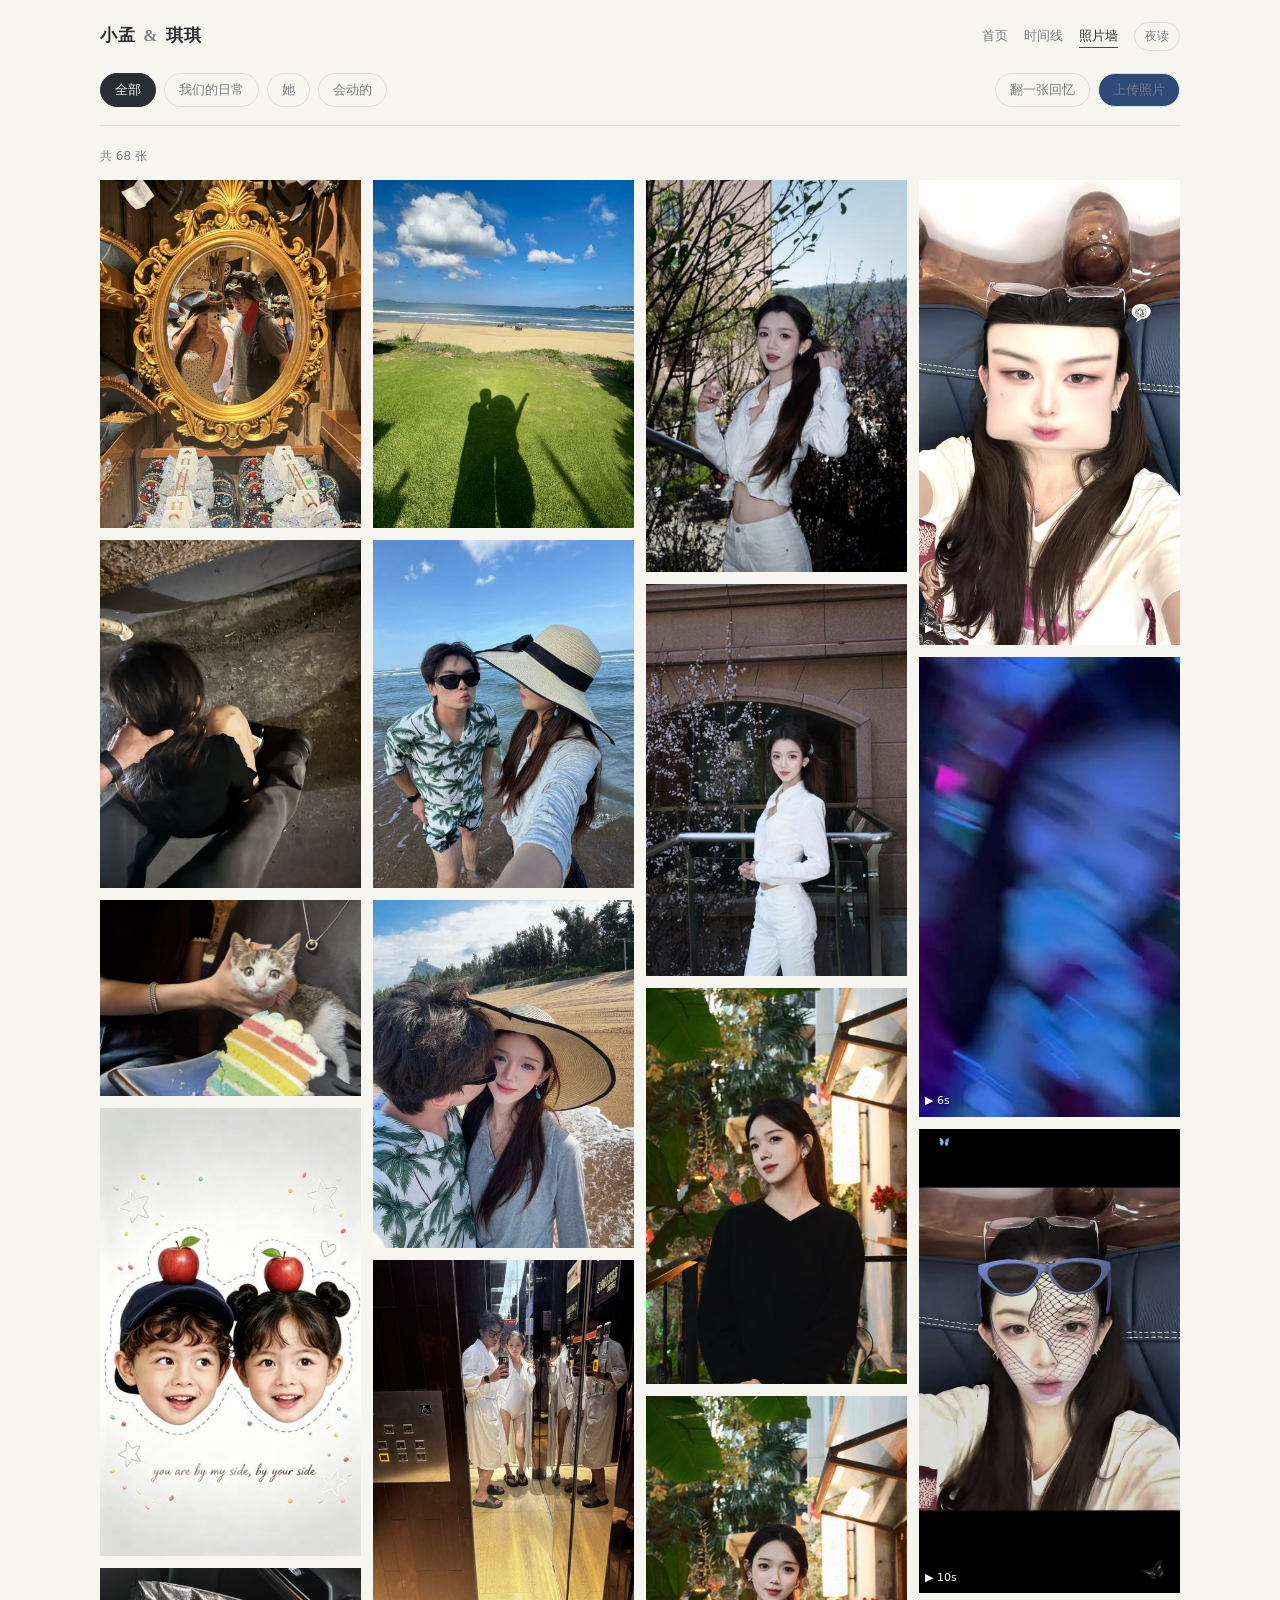
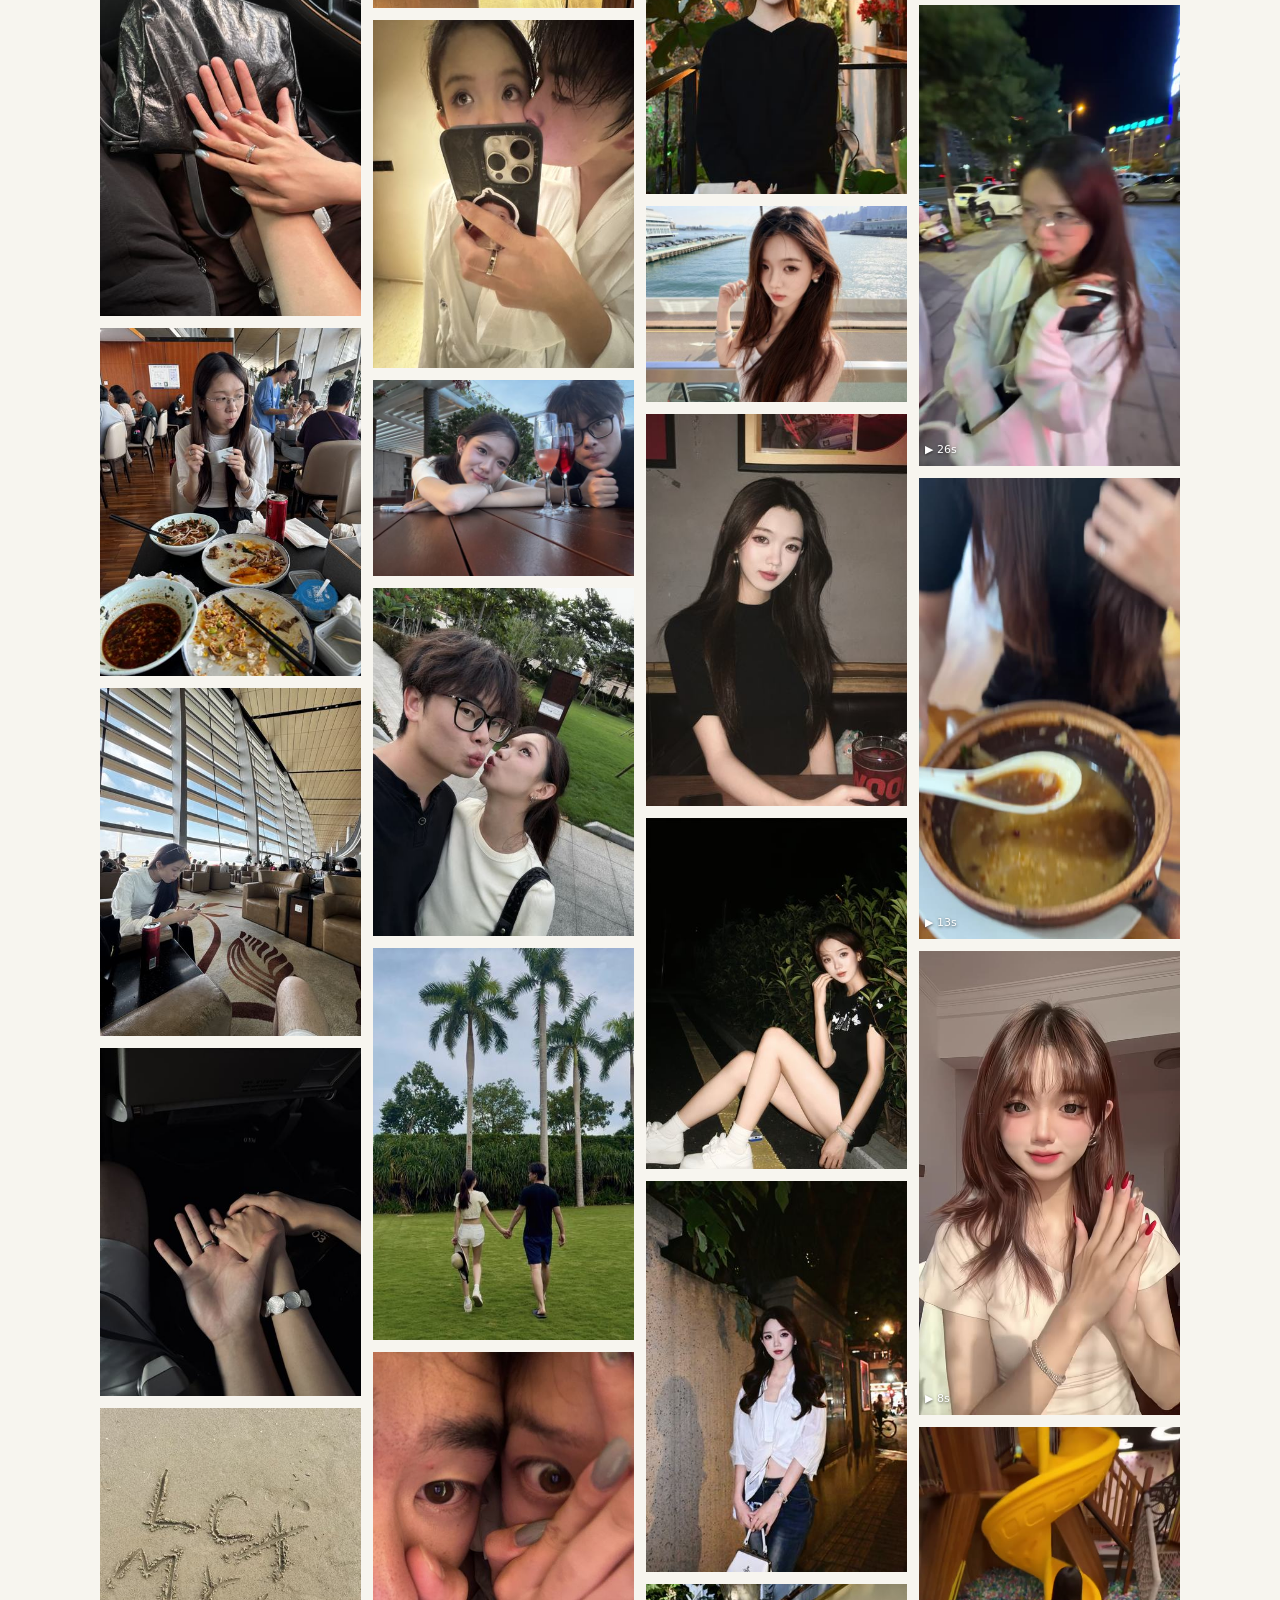
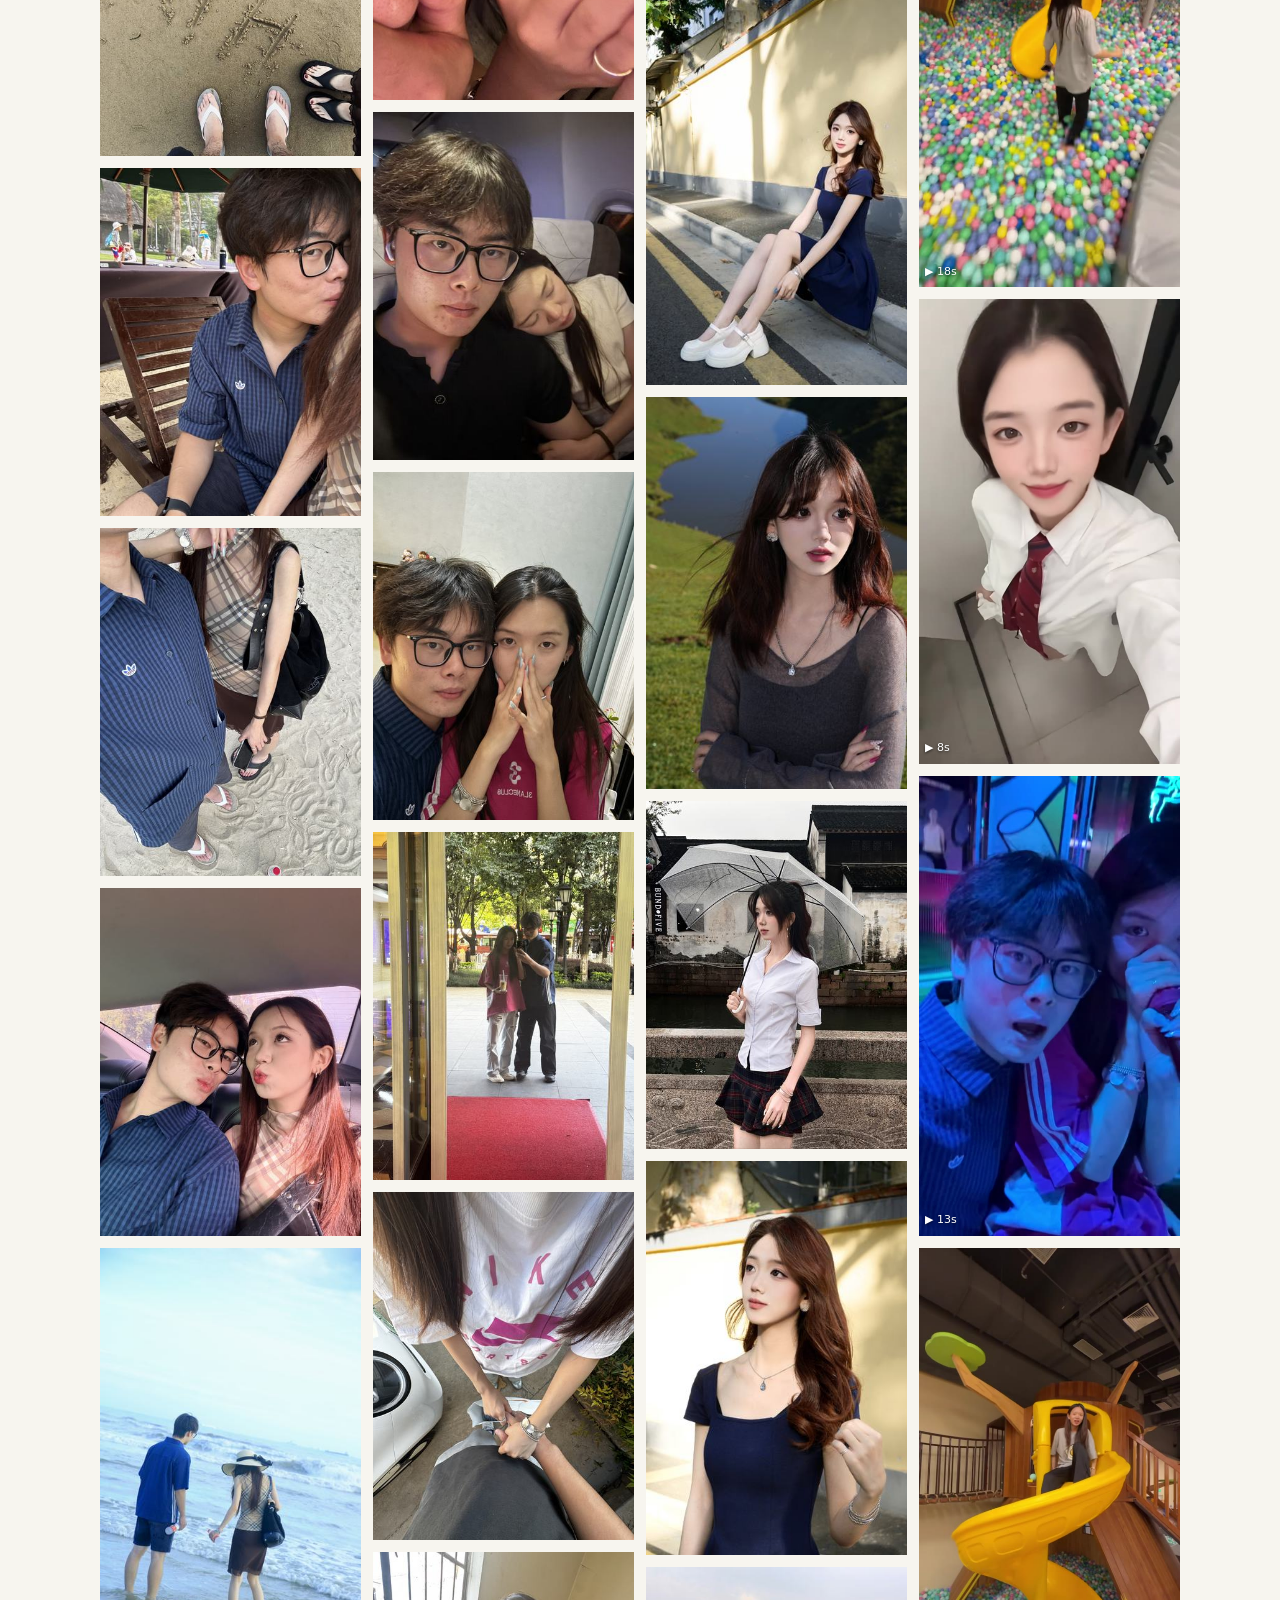
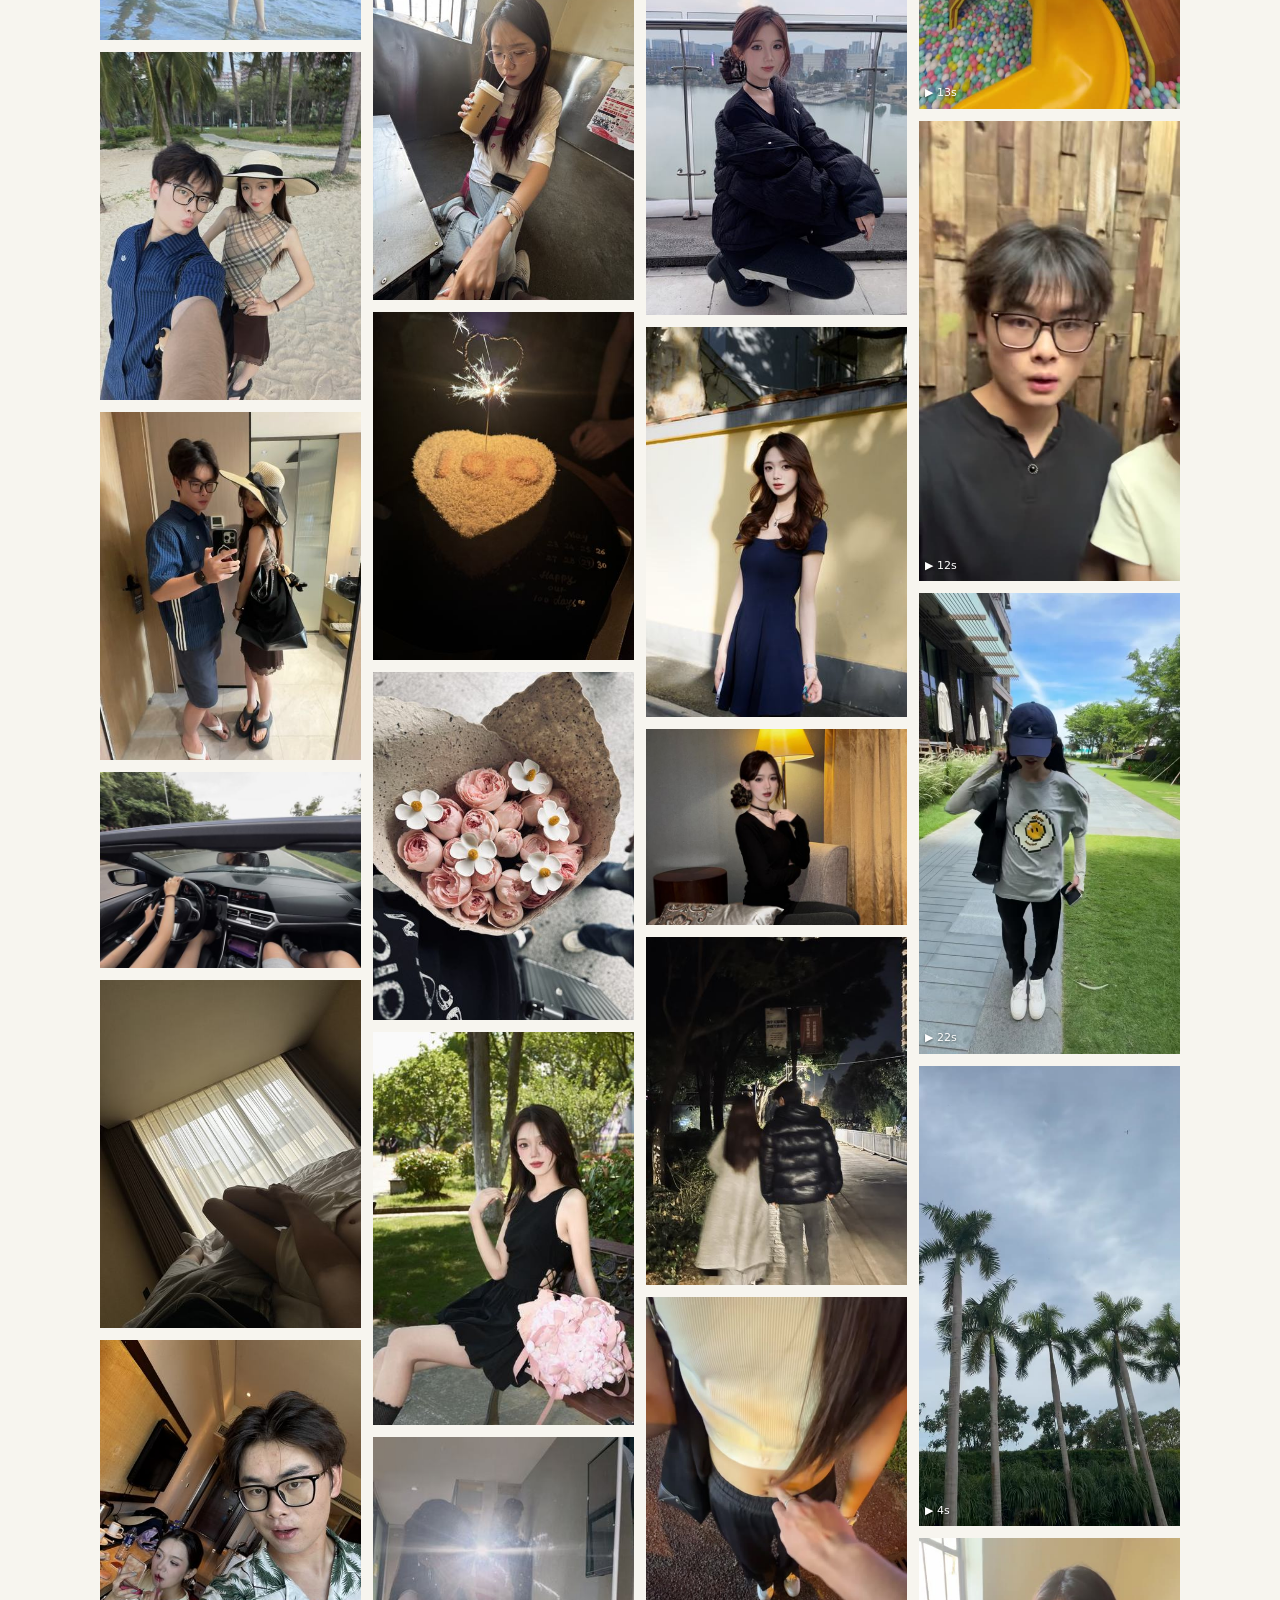
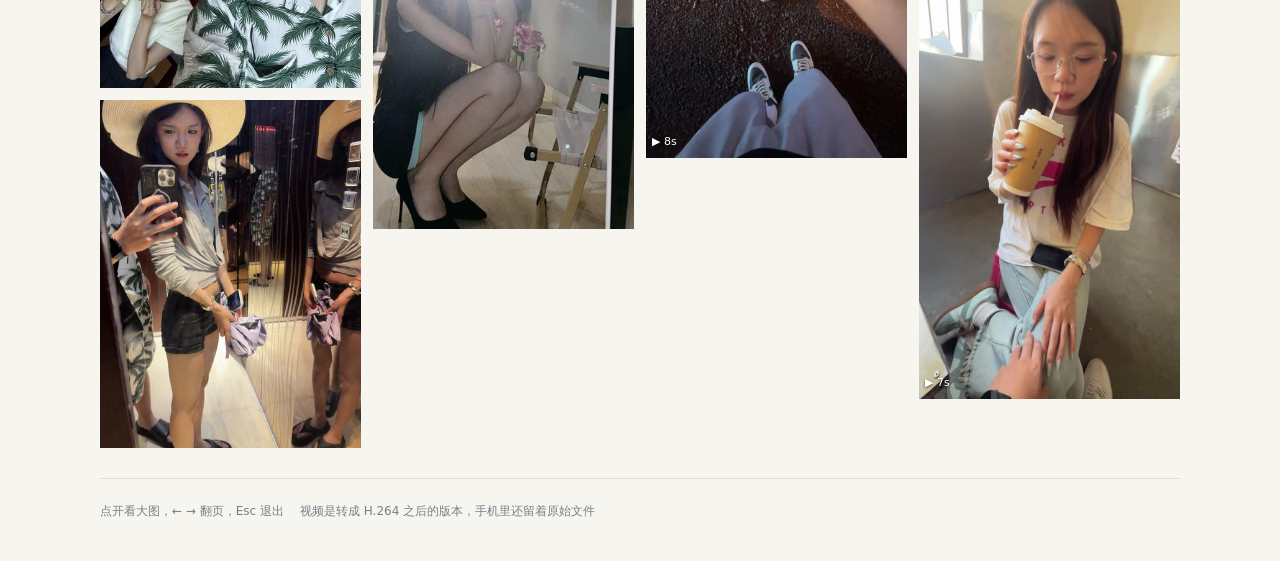
==== photos.html @ 693d48fa "见字如面：首版上线" ====
<!doctype html>
<html lang="zh-CN" data-theme="light">
<head>
<meta charset="utf-8">
<meta name="viewport" content="width=device-width, initial-scale=1">
<meta name="robots" content="noindex, nofollow">
<meta name="description" content="我们的一点一滴，都写在这里。">
<meta name="theme-color" content="#f7f5ef">
<title>照片墙 · 见字如面</title>
<link rel="icon" href="assets/favicon.svg" type="image/svg+xml">
<link rel="apple-touch-icon" href="assets/apple-touch-icon.png">
<link rel="manifest" href="site.webmanifest">
<meta property="og:type" content="website">
<meta property="og:url" content="https://2400016611.github.io/photos.html">
<meta property="og:title" content="见字如面 · 小孟 &amp; 琪琪">
<meta property="og:description" content="我们的一点一滴，都写在这里。">
<meta property="og:image" content="https://2400016611.github.io/assets/share.jpg">
<link rel="stylesheet" href="assets/style.css">
</head>
<body>
<div class="wide">

  <div class="top">
    <span class="mark">小孟 <em>&amp;</em> 琪琪</span>
    <nav class="nav">
      <a href="index.html">首页</a>
      <a href="timeline.html">时间线</a>
      <a href="photos.html" aria-current="page">照片墙</a>
      <button class="theme-toggle" type="button">夜读</button>
    </nav>
  </div>

  <div class="filters" id="filters">
    <button type="button" data-group="all" aria-pressed="true">全部</button>
    <button type="button" data-group="us" aria-pressed="false">我们的日常</button>
    <button type="button" data-group="her" aria-pressed="false">她</button>
    <button type="button" data-group="moving" aria-pressed="false">会动的</button>
    <button class="random-btn" style="margin-left:auto" data-random type="button">翻一张回忆</button>
    <button class="upload-btn" id="upload-btn" type="button">上传照片</button>
    <input type="file" id="upload-input" accept="image/*" multiple hidden>
  </div>

  <div class="count" id="count"></div>
  <div class="masonry" id="gallery"></div>

  <div class="foot">
    <span>点开看大图，← → 翻页，Esc 退出</span>
    <span>视频是转成 H.264 之后的版本，手机里还留着原始文件</span>
  </div>
</div>

<script src="data/media.js"></script>
<script src="data/content.js"></script>
<script src="assets/app.js"></script>
</body>
</html>
---- assets/style.css ----
/* 见字如面 —— 站点样式
   纸与墨，加上一个靛蓝；照片是页面上唯一的彩色来源。 */

:root {
  --paper: #f7f5ef;
  --paper-2: #efede4;
  --ink: #2a2e33;
  --ink-2: #797f86;
  --line: #e1ddd1;
  --accent: #2e4a78;
  --mark: #b23a2b;
  --frame: #ffffff;
  --shadow: 0 10px 28px -18px rgba(20, 25, 32, .7);
  --bg-opacity: .24;
  --serif: "Songti SC", "STSong", "SimSun", "Noto Serif CJK SC", serif;
  --sans: "PingFang SC", "Microsoft YaHei", system-ui, -apple-system, sans-serif;
  --hand: "Kaiti SC", "KaiTi", "STKaiti", "楷体", var(--serif);
}

html[data-theme="dark"] {
  --paper: #14161a;
  --paper-2: #1b1e23;
  --ink: #e9e7e1;
  --ink-2: #8e959c;
  --line: #2a2e33;
  --accent: #9db8dc;
  --mark: #d9634f;
  --frame: #22262b;
  --shadow: 0 10px 28px -18px rgba(0, 0, 0, .9);
  --bg-opacity: .15;
}

* { box-sizing: border-box; }

html { background: var(--paper); }
body {
  margin: 0;
  background: transparent;
  color: var(--ink);
  font-family: var(--sans);
  font-size: 15px;
  line-height: 1.7;
  -webkit-font-smoothing: antialiased;
}

/* ---------------- 旋转照片背景（只有首页有 #bg） ---------------- */
.bg {
  position: fixed;
  inset: 0;
  z-index: -1;
  overflow: hidden;
  pointer-events: none;
}
.bg img {
  position: absolute;
  inset: 0;
  width: 100%;
  height: 100%;
  object-fit: cover;
  opacity: 0;
  transition: opacity 2.2s ease;
}
.bg img.on { opacity: var(--bg-opacity); }
@media (prefers-reduced-motion: reduce) { .bg img { transition: none; } }

a { color: var(--accent); text-decoration: none; }
a:hover { border-bottom: 1px solid currentColor; }

button {
  font: inherit;
  color: inherit;
  background: none;
  border: 0;
  padding: 0;
  cursor: pointer;
}

.wrap { width: min(680px, 100% - 40px); margin: 0 auto; }
.wide { width: min(1080px, 100% - 40px); margin: 0 auto; }

/* ---------------- 顶部 ---------------- */
.top {
  display: flex;
  align-items: center;
  gap: 18px;
  padding: 22px 0 18px;
}
.mark {
  font-family: var(--serif);
  font-size: 17px;
  font-weight: 600;
  letter-spacing: .04em;
}
.mark em { font-style: normal; color: var(--ink-2); padding: 0 3px; }
.nav { margin-left: auto; display: flex; align-items: center; gap: 16px; }
.nav a, .nav span { font-size: 13px; color: var(--ink-2); }
.nav a[aria-current="page"] { color: var(--ink); border-bottom: 1px solid var(--accent); }
.theme-toggle {
  font-size: 12px;
  color: var(--ink-2);
  border: 1px solid var(--line);
  border-radius: 999px;
  padding: 3px 10px;
}

/* ---------------- 状态行 ---------------- */
.status {
  display: flex;
  flex-wrap: wrap;
  align-items: baseline;
  gap: 0 8px;
  padding-bottom: 14px;
  border-bottom: 1px solid var(--line);
  font-size: 12.5px;
  color: var(--ink-2);
  letter-spacing: .02em;
}
.status b {
  font-family: var(--serif);
  font-size: 14px;
  font-weight: 600;
  font-variant-numeric: tabular-nums;
  color: var(--ink);
}
.status .next b { color: var(--accent); }

/* ---------------- 实时计时 ---------------- */
.counter {
  display: flex;
  align-items: baseline;
  flex-wrap: wrap;
  gap: 0 5px;
  padding: 16px 0;
  border-bottom: 1px solid var(--line);
}
.counter .big {
  font-family: var(--serif);
  font-size: 30px;
  font-variant-numeric: tabular-nums;
  letter-spacing: .01em;
  line-height: 1;
}
.counter .word { font-family: var(--serif); font-size: 16px; }
.counter .seg { font-family: var(--serif); font-size: 22px; font-variant-numeric: tabular-nums; min-width: 2.2ch; text-align: center; }
.counter .unit { font-size: 11px; color: var(--ink-2); }
.counter .next { margin-left: auto; font-size: 12.5px; color: var(--ink-2); }
.counter .next b { color: var(--accent); font-family: var(--serif); font-size: 13px; }

/* ---------------- 距离 ---------------- */
.distance {
  display: flex;
  align-items: center;
  gap: 14px;
  padding: 16px 0;
  border-bottom: 1px solid var(--line);
}
.dist-city { font-family: var(--serif); font-size: 15px; flex: none; }
.dist-line { flex: 1; position: relative; border-top: 1px dashed var(--line); min-width: 40px; }
.dist-line::after {
  content: "✈";
  position: absolute;
  top: -9px;
  left: 0;
  font-size: 13px;
  line-height: 1;
  color: var(--accent);
  animation: fly 7s linear infinite;
}
@keyframes fly { from { left: 0; } to { left: 100%; } }
@media (prefers-reduced-motion: reduce) { .dist-line::after { animation: none; left: 46%; } }
.dist-km { flex: none; font-size: 12.5px; color: var(--ink-2); }

/* ---------------- 这一年 ---------------- */
.year {
  display: flex;
  gap: 28px;
  padding: 18px 0 16px;
  border-bottom: 1px solid var(--line);
}
.year-grid { display: flex; flex-direction: column; gap: 4px; flex: none; }
.year-row { display: grid; grid-template-columns: 26px repeat(31, 7px); gap: 4px; align-items: center; }
.year-month { font-size: 9px; line-height: 9px; color: var(--ink-2); }
.dot {
  width: 7px;
  height: 7px;
  border-radius: 50%;
  background: var(--line);
}
.dot.void { background: none; }
.dot.blankspace { background: none; }
.dot.blank { background: var(--line); opacity: .55; }
.dot.none { background: none; box-shadow: inset 0 0 0 1px var(--line); opacity: .3; }
.dot.letter { background: var(--ink); opacity: .45; }
.dot.met { background: var(--mark); }
.dot.today { background: none; box-shadow: inset 0 0 0 2px var(--accent); }
.dot.picked { outline: 2px solid var(--accent); outline-offset: 2px; }
.year-side { min-width: 0; display: flex; flex-direction: column; }
.year-title { font-family: var(--serif); font-size: 15px; font-weight: 600; }
.legend { margin-top: 10px; font-size: 11.5px; line-height: 2; color: var(--ink-2); }
.legend span { display: flex; align-items: center; gap: 7px; }
.legend i { width: 7px; height: 7px; border-radius: 50%; flex: none; }
.legend i.letter { background: var(--ink); opacity: .45; }
.legend i.met { background: var(--mark); }
.legend i.blank { box-shadow: inset 0 0 0 1px var(--line); }
.readout { margin-top: auto; padding-top: 10px; font-size: 12.5px; color: var(--accent); }

/* ---------------- 今天的邀请 ---------------- */
.invite {
  display: flex;
  align-items: center;
  gap: 12px;
  margin: 18px 0 6px;
  padding: 12px 16px;
  background: var(--paper-2);
  border-radius: 3px;
  font-size: 13.5px;
  color: var(--ink-2);
}
.invite .go { margin-left: auto; color: var(--accent); border-bottom: 1px solid currentColor; }

/* ---------------- 信 ---------------- */
.letter { padding: 24px 0 10px; }
.letter + .letter { border-top: 1px solid var(--line); }
.letter-head { display: flex; align-items: baseline; gap: 12px; }
.date { font-family: var(--hand); font-size: 17px; color: var(--accent); }
.letter-title { font-family: var(--serif); font-size: 19px; font-weight: 600; }
.who { margin-left: auto; display: flex; align-items: center; gap: 12px; font-size: 11.5px; color: var(--ink-2); }
.copy {
  margin: 12px 0 0;
  font-family: var(--serif);
  font-size: 16px;
  line-height: 1.95;
  letter-spacing: .01em;
  max-width: 34em;
}
.sign {
  margin-top: 14px;
  text-align: right;
  font-family: var(--hand);
  font-size: 15px;
  color: var(--ink-2);
}
.read-more {
  margin-top: 10px;
  font-size: 12.5px;
  color: var(--accent);
  border-bottom: 1px solid currentColor;
}
.copy[hidden] { display: none; }

/* 相纸 */
.prints { display: flex; flex-wrap: wrap; align-items: flex-start; gap: 18px; margin: 18px 0; }
.print {
  margin: 0;
  background: var(--frame);
  padding: 7px 7px 10px;
  box-shadow: var(--shadow);
}
.print img, .print video { display: block; height: 172px; width: auto; background: var(--paper-2); }
.print figcaption {
  margin-top: 7px;
  font-family: var(--hand);
  font-size: 12px;
  line-height: 1.5;
  color: var(--ink-2);
  max-width: 200px;
}
.tilt-l { transform: rotate(-.8deg); }
.tilt-r { transform: rotate(.6deg); }
.print .play-badge { position: relative; display: block; }
.print .play-badge::after {
  content: "▶";
  position: absolute;
  inset: 0;
  display: flex;
  align-items: center;
  justify-content: center;
  font-size: 17px;
  color: #fff;
  text-shadow: 0 1px 8px rgba(0, 0, 0, .75);
}
.print.large img { height: 300px; max-width: 100%; }
.print.large { margin-top: 18px; }

/* ---------------- 她 ---------------- */
.her { padding: 26px 0 10px; border-top: 1px solid var(--line); margin-top: 14px; }
.her-head { display: flex; align-items: baseline; gap: 12px; }
.her-head h2 { margin: 0; font-family: var(--serif); font-size: 19px; font-weight: 600; }
.her-head .who { margin-left: auto; }
.her-grid { display: grid; grid-template-columns: repeat(4, 1fr); gap: 14px; margin-top: 16px; }
.her-grid img { width: 100%; aspect-ratio: 3 / 4; object-fit: cover; display: block; background: var(--paper-2); }

/* 起点 / 手写的 */
.start, .hand { padding: 26px 0 10px; border-top: 1px solid var(--line); margin-top: 14px; }
.section { padding: 26px 0 10px; border-top: 1px solid var(--line); margin-top: 14px; }
.hand-fig { margin: 18px 0 0; max-width: 430px; }
.hand-fig img { display: block; width: 100%; height: auto; border: 1px solid var(--line); background: var(--paper-2); }
.hand-fig figcaption {
  margin-top: 8px;
  font-family: var(--hand);
  font-size: 12px;
  color: var(--ink-2);
}

/* ---------------- 时间线 ---------------- */
.timeline { list-style: none; margin: 22px 0 0; padding: 0 0 0 16px; border-left: 1px solid var(--line); }
.tl-item { position: relative; padding: 0 0 28px 22px; }
.tl-item::before {
  content: "";
  position: absolute;
  left: -21px;
  top: 5px;
  width: 9px;
  height: 9px;
  border-radius: 50%;
  background: var(--mark);
  box-shadow: 0 0 0 3px var(--paper);
}
.tl-date { font-family: var(--hand); color: var(--accent); font-size: 15px; }
.tl-title { font-family: var(--serif); font-size: 17px; font-weight: 600; margin-top: 2px; }
.tl-note { font-size: 13px; color: var(--ink-2); margin-top: 2px; }
.tl-photo {
  display: inline-block;
  margin: 10px 0 0;
  background: var(--frame);
  padding: 5px 5px 8px;
  box-shadow: var(--shadow);
  cursor: zoom-in;
}
.tl-photo img { display: block; height: 130px; width: auto; }

/* ---------------- 随机回忆按钮 ---------------- */
.random-btn {
  font-size: 13px;
  color: var(--accent);
  border: 1px solid var(--accent);
  border-radius: 999px;
  padding: 5px 14px;
}
.upload-btn {
  font-size: 13px;
  color: var(--paper);
  background: var(--accent);
  border: 1px solid var(--accent);
  border-radius: 999px;
  padding: 5px 14px;
}

/* ---------------- 页脚 ---------------- */
.foot {
  margin-top: 30px;
  padding: 22px 0 40px;
  border-top: 1px solid var(--line);
  font-size: 12px;
  color: var(--ink-2);
  display: flex;
  flex-wrap: wrap;
  gap: 6px 16px;
}

/* ---------------- 照片墙 ---------------- */
.filters {
  display: flex;
  gap: 8px;
  flex-wrap: wrap;
  padding: 4px 0 18px;
  border-bottom: 1px solid var(--line);
  margin-bottom: 20px;
}
.filters button {
  font-size: 13px;
  color: var(--ink-2);
  border: 1px solid var(--line);
  border-radius: 999px;
  padding: 5px 14px;
}
.filters button[aria-pressed="true"] { color: var(--paper); background: var(--ink); border-color: var(--ink); }
.masonry { columns: 4; column-gap: 12px; }
.tile {
  display: block;
  width: 100%;
  margin: 0 0 12px;
  break-inside: avoid;
  background: var(--paper-2);
  position: relative;
  padding: 0;
}
.tile img { display: block; width: 100%; height: auto; }
.tile .tag {
  position: absolute;
  left: 6px;
  bottom: 6px;
  font-size: 11px;
  color: #fff;
  text-shadow: 0 1px 3px rgba(0,0,0,.6);
}
.tile.wide { column-span: all; }
.count { font-size: 12px; color: var(--ink-2); margin-bottom: 14px; }

/* ---------------- 灯箱 ---------------- */
.lightbox {
  position: fixed;
  inset: 0;
  background: rgba(10, 12, 14, .94);
  display: none;
  align-items: center;
  justify-content: center;
  z-index: 50;
}
.lightbox.on { display: flex; }
.lightbox img, .lightbox video { max-width: 92vw; max-height: 84vh; display: block; }
.lightbox .caption {
  position: absolute;
  bottom: 26px;
  left: 0;
  right: 0;
  text-align: center;
  color: #e9e7e1;
  font-family: var(--hand);
  font-size: 15px;
}
.lightbox .close, .lightbox .prev, .lightbox .next {
  position: absolute;
  color: #e9e7e1;
  font-size: 22px;
  padding: 14px;
  line-height: 1;
}
.lightbox .close { top: 12px; right: 14px; font-size: 26px; }
.lightbox .prev { left: 8px; top: 50%; transform: translateY(-50%); }
.lightbox .next { right: 8px; top: 50%; transform: translateY(-50%); }

@media (max-width: 720px) {
  .wrap, .wide { width: calc(100% - 32px); }
  .year { flex-direction: column; gap: 14px; }
  .year-row { grid-template-columns: 20px repeat(31, minmax(0, 1fr)); gap: 2px; }
  .dot { width: 100%; height: 5px; border-radius: 2px; }
  .print img, .print video { height: 132px; }
  .masonry { columns: 2; column-gap: 8px; }
  .tile { margin-bottom: 8px; }
  .her-grid { grid-template-columns: repeat(2, 1fr); }
  .copy { font-size: 15.5px; }
}

/* ---------------- 她：可点开 ---------------- */
.her-grid img { cursor: zoom-in; }

/* ---------------- 写一句（碎碎念） ---------------- */
.notebox {
  margin: -4px 0 6px;
  padding: 12px 16px;
  background: var(--paper-2);
  border-radius: 3px;
}
.notebox textarea {
  width: 100%;
  resize: vertical;
  border: 1px solid var(--line);
  border-radius: 2px;
  background: var(--paper);
  color: var(--ink);
  font-family: var(--serif);
  font-size: 14.5px;
  line-height: 1.8;
  padding: 8px 10px;
}
.notebox textarea:focus { outline: 1px solid var(--accent); }
.note-actions { display: flex; align-items: center; gap: 10px; margin-top: 8px; }
.note-hint { font-size: 11.5px; color: var(--ink-2); }
.note-actions button {
  margin-left: auto;
  flex: none;
  font-size: 12.5px;
  color: var(--paper);
  background: var(--accent);
  border-radius: 999px;
  padding: 4px 14px;
}
.notes { margin: 2px 0 8px; }
.note-row {
  display: flex;
  gap: 12px;
  align-items: baseline;
  padding: 7px 2px;
  border-bottom: 1px dashed var(--line);
  font-size: 13.5px;
}
.note-date { flex: none; font-family: var(--hand); font-size: 13px; color: var(--accent); }
.note-text { font-family: var(--serif); }

/* ---------------- 灯箱：保存原图 ---------------- */
.lightbox .save {
  position: absolute;
  top: 16px;
  left: 16px;
  color: #e9e7e1;
  font-size: 12.5px;
  border: 1px solid rgba(233, 231, 225, .4);
  border-radius: 999px;
  padding: 5px 14px;
  z-index: 2;
}
.lightbox .save:hover { border: 1px solid #e9e7e1; }
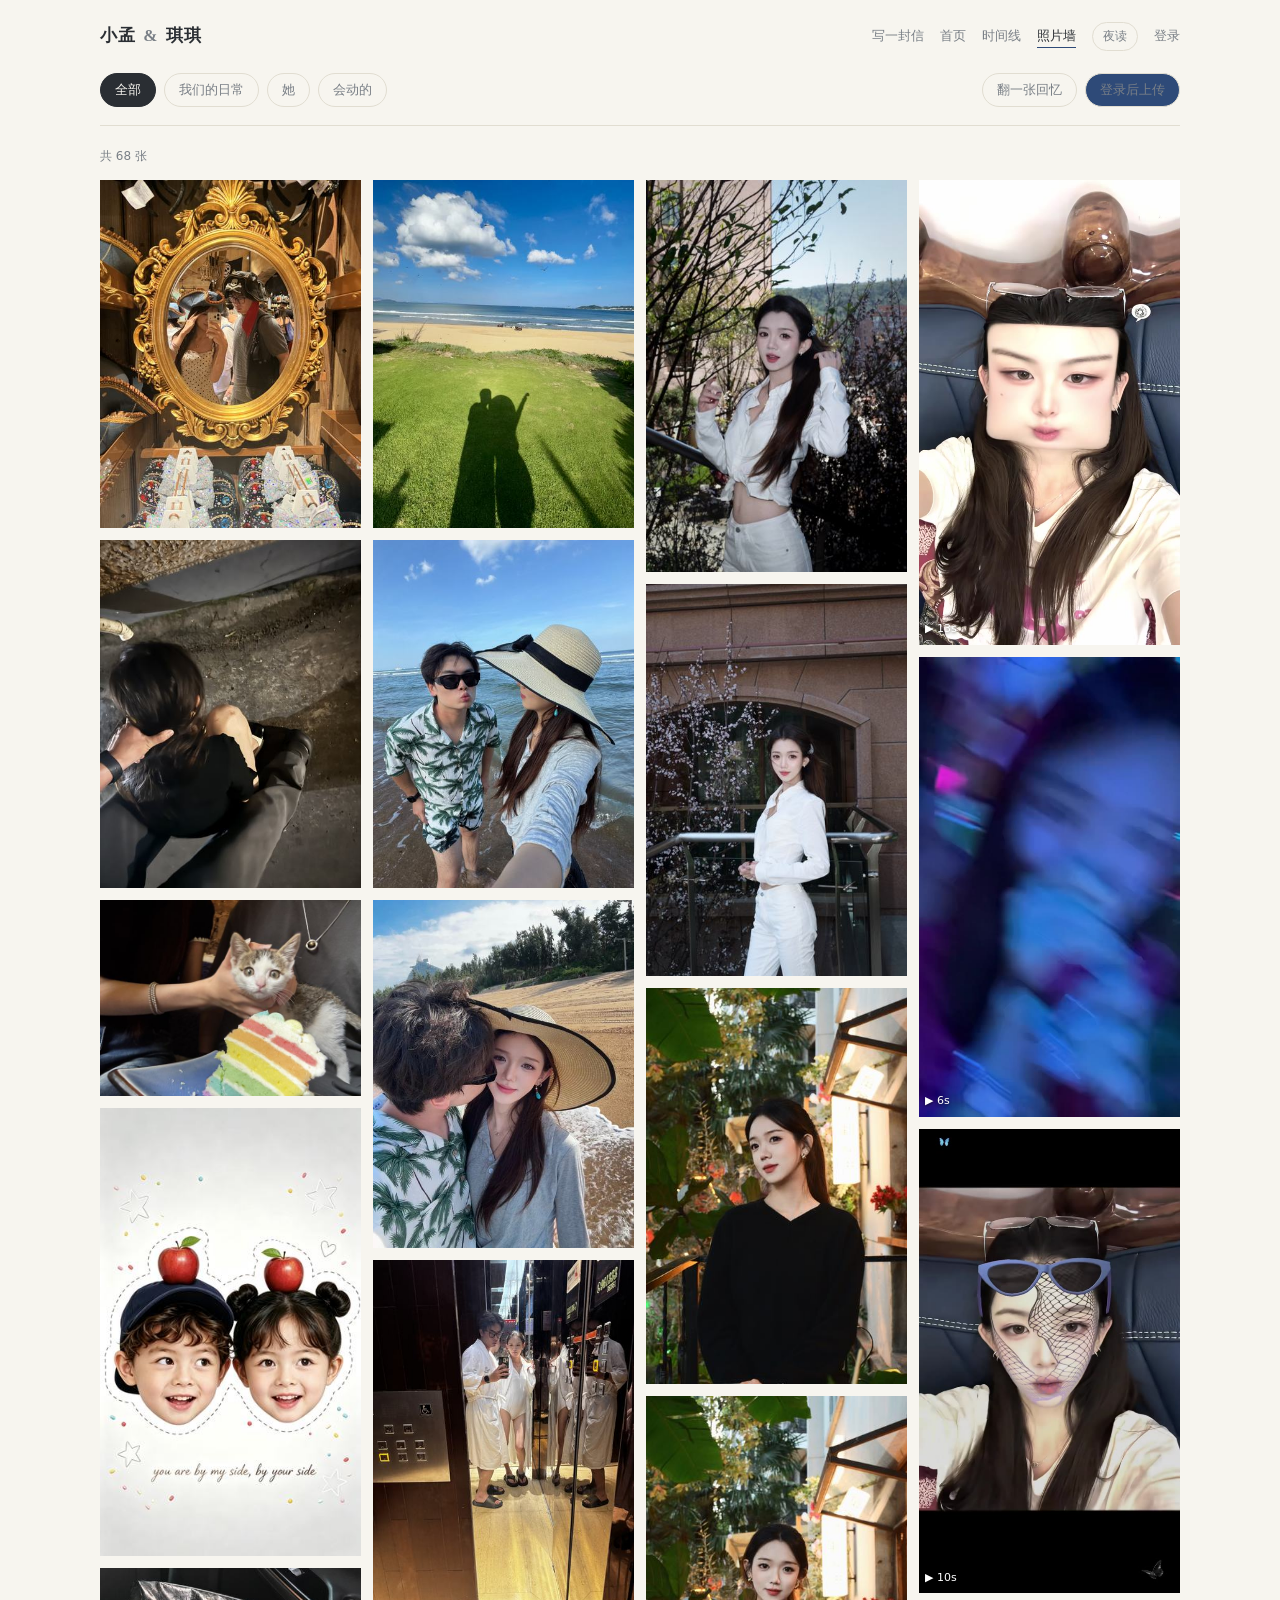
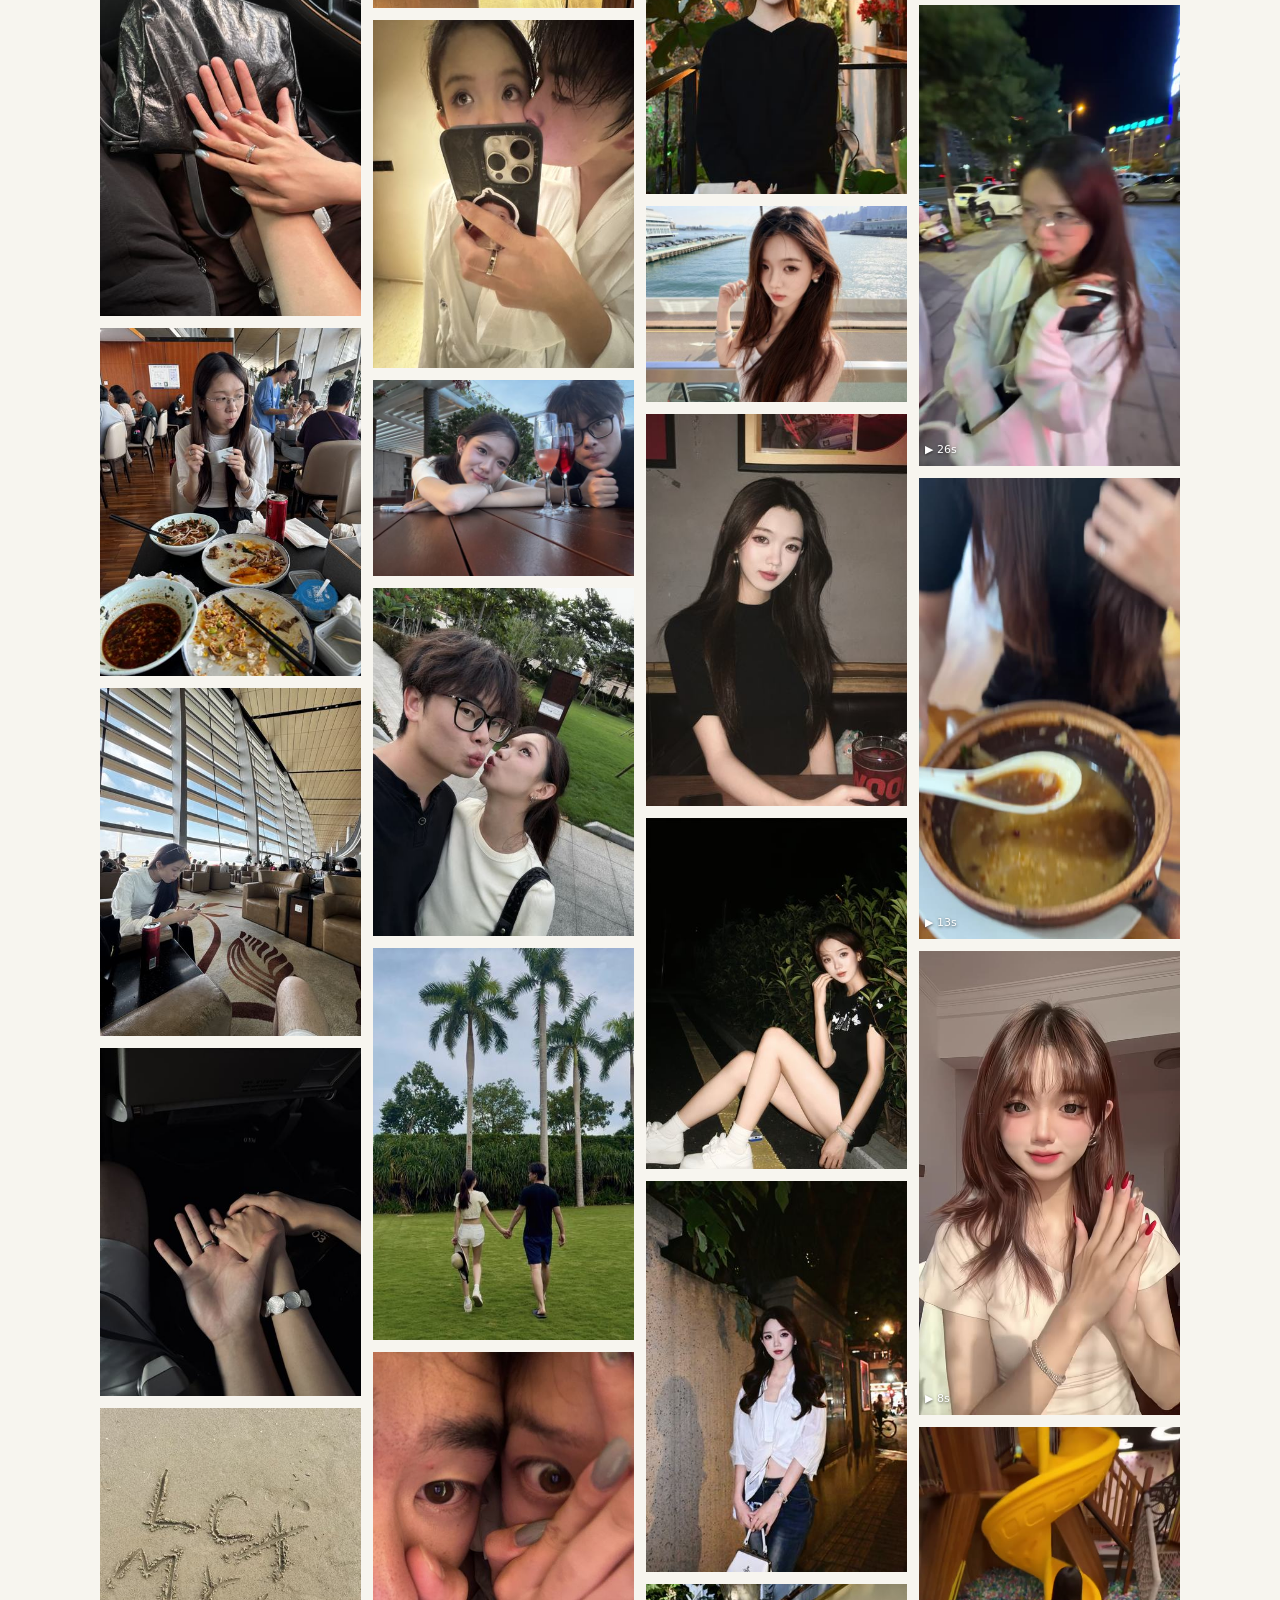
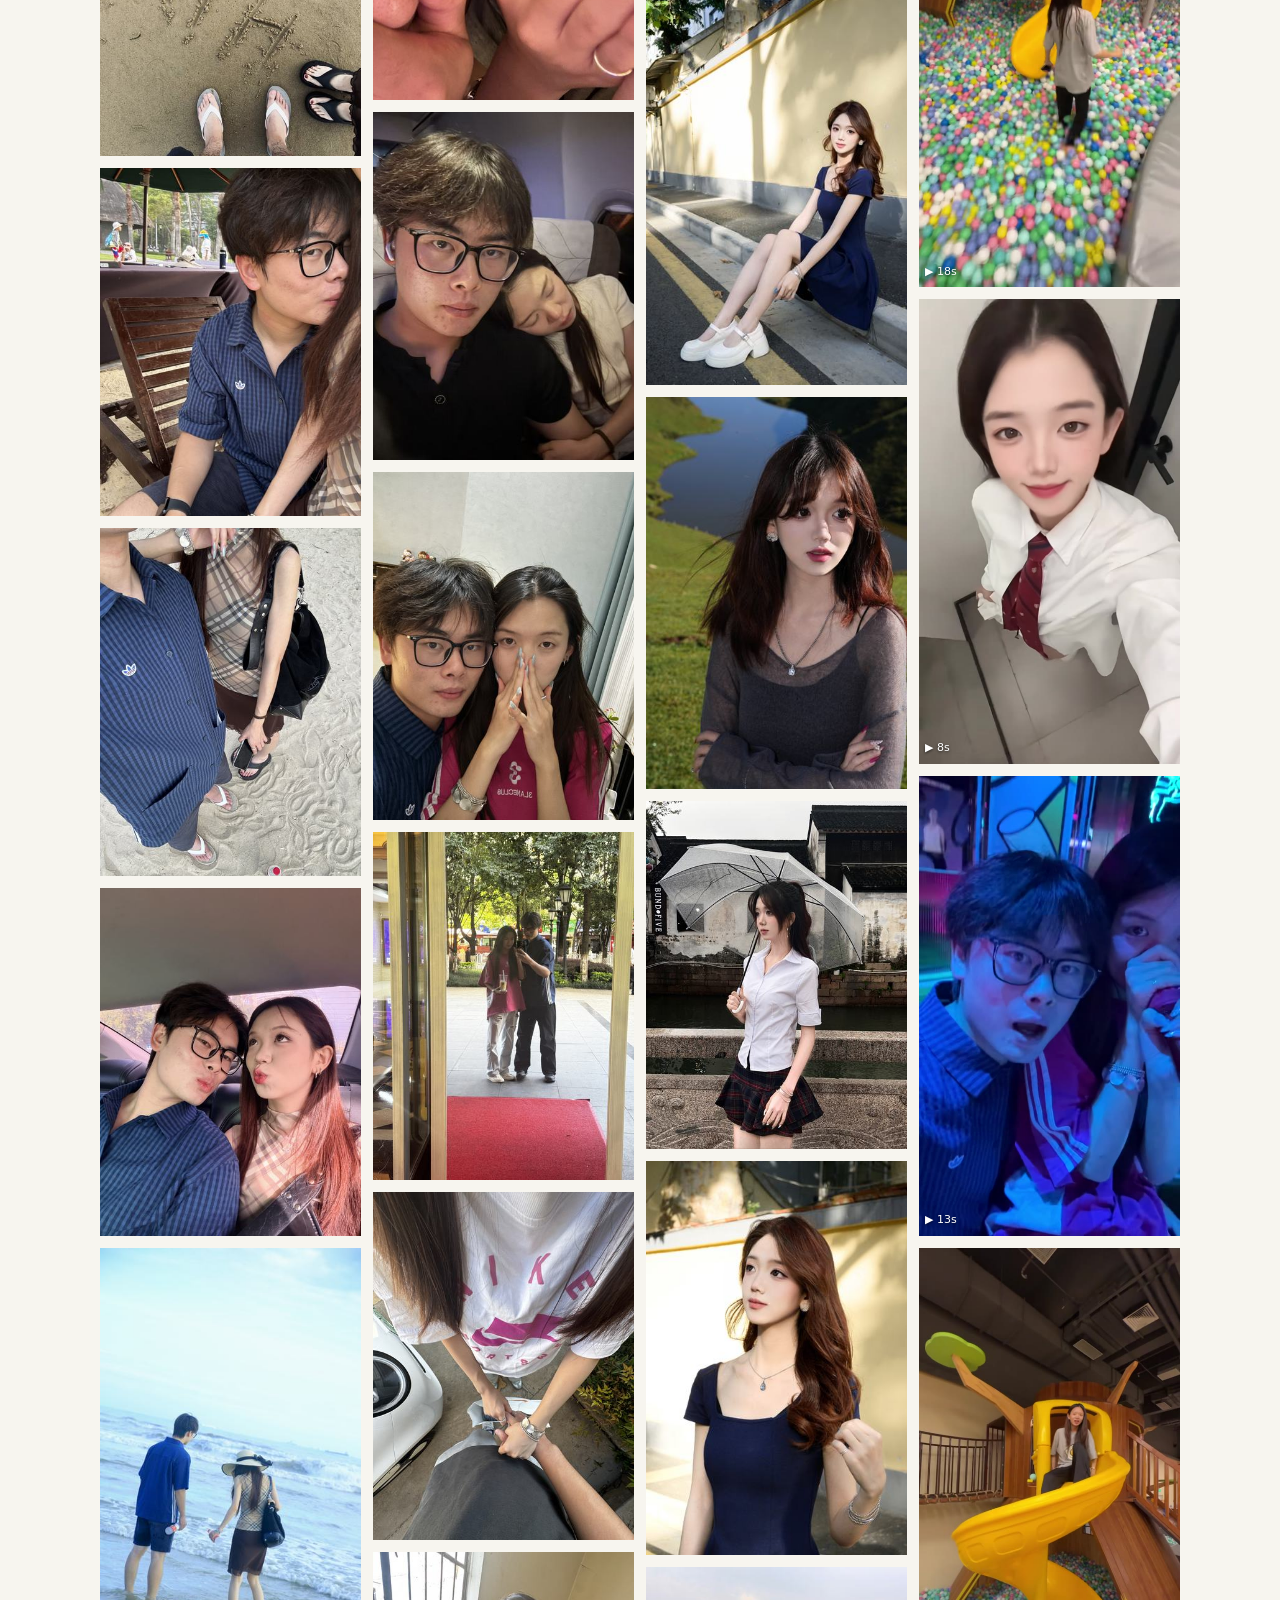
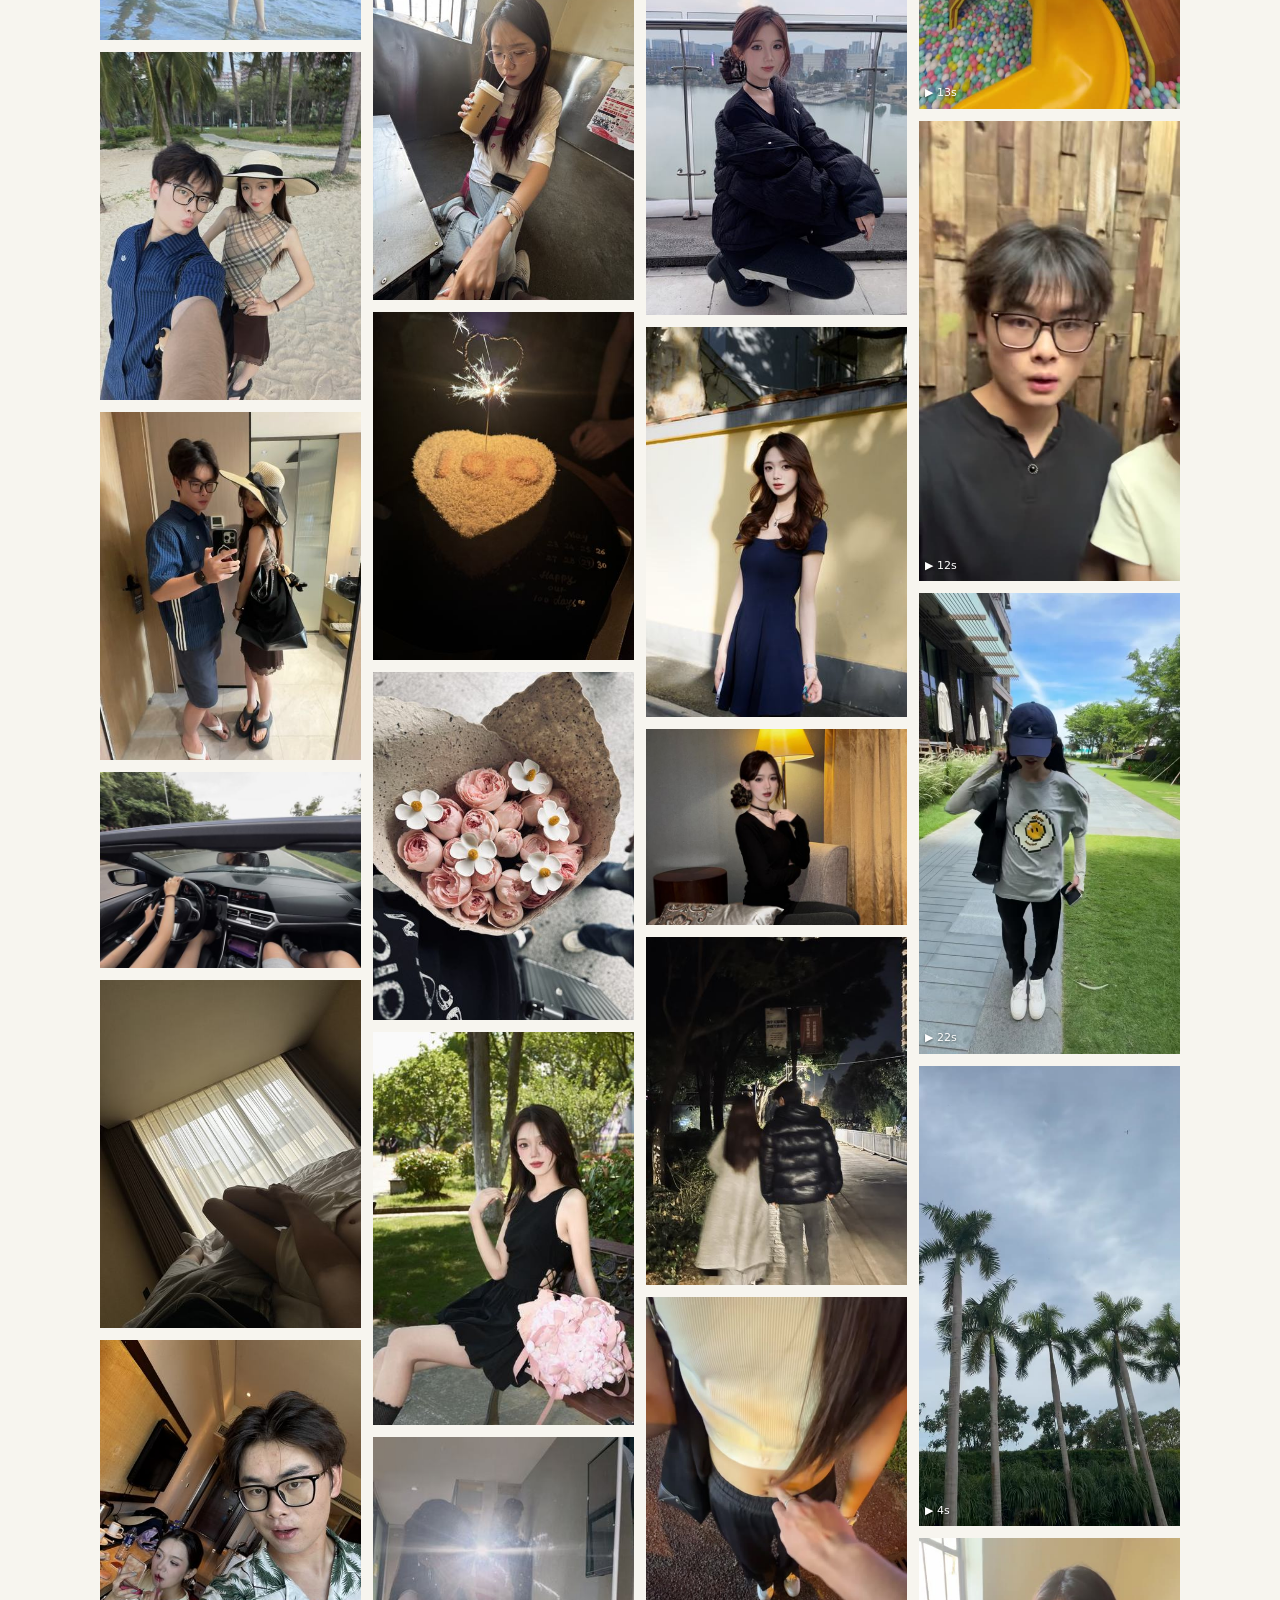
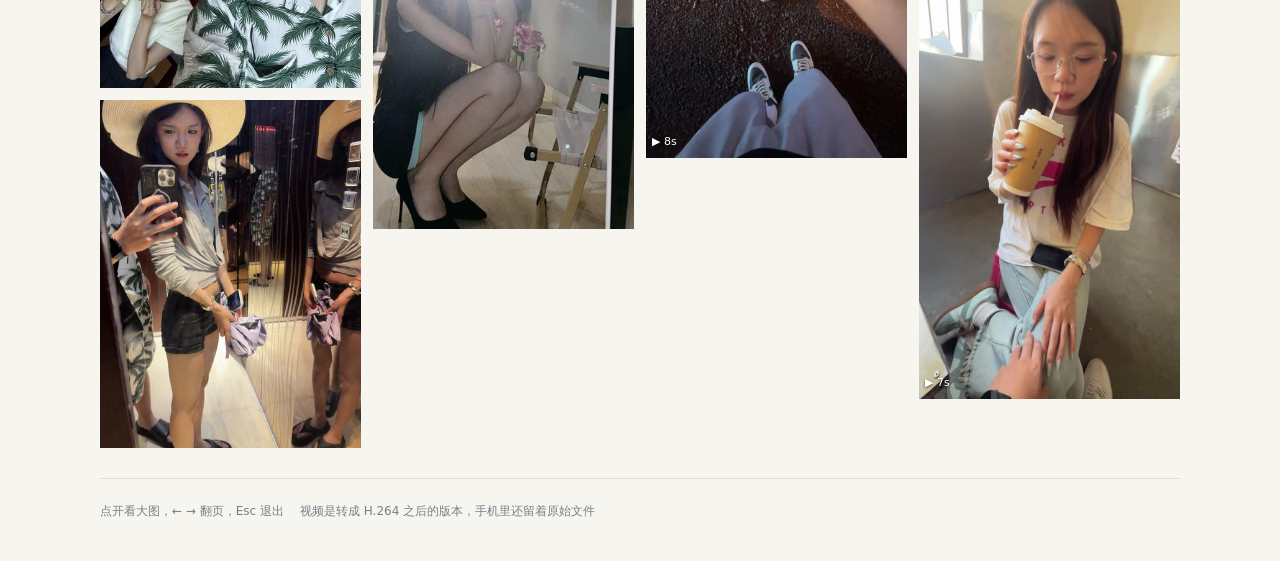
==== commit caddb9e3: "接上后端：在线写信、传照片、两个人共用一份内容 - 新增 assets/store.js 作为唯一数据入口：连得上后端就用后端的，连不上退回静态内容 - 新增 write.html（写信 / 碎碎念 " ====
--- a/photos.html
+++ b/photos.html
@@ -37,7 +37,6 @@
     <button type="button" data-group="moving" aria-pressed="false">会动的</button>
     <button class="random-btn" style="margin-left:auto" data-random type="button">翻一张回忆</button>
     <button class="upload-btn" id="upload-btn" type="button">上传照片</button>
-    <input type="file" id="upload-input" accept="image/*" multiple hidden>
   </div>
 
   <div class="count" id="count"></div>
@@ -51,6 +50,11 @@
 
 <script src="data/media.js"></script>
 <script src="data/content.js"></script>
+<script src="data/config.js"></script>
+<script src="assets/vendor/supabase.js"></script>
+<script src="assets/store.js"></script>
+<script src="assets/ui.js"></script>
+<script src="assets/upload.js"></script>
 <script src="assets/app.js"></script>
 </body>
 </html>
--- a/assets/style.css
+++ b/assets/style.css
@@ -190,7 +190,7 @@
 .dot.blankspace { background: none; }
 .dot.blank { background: var(--line); opacity: .55; }
 .dot.none { background: none; box-shadow: inset 0 0 0 1px var(--line); opacity: .3; }
-.dot.letter { background: var(--ink); opacity: .45; }
+.dot.wrote { background: var(--ink); opacity: .45; }
 .dot.met { background: var(--mark); }
 .dot.today { background: none; box-shadow: inset 0 0 0 2px var(--accent); }
 .dot.picked { outline: 2px solid var(--accent); outline-offset: 2px; }
@@ -199,7 +199,7 @@
 .legend { margin-top: 10px; font-size: 11.5px; line-height: 2; color: var(--ink-2); }
 .legend span { display: flex; align-items: center; gap: 7px; }
 .legend i { width: 7px; height: 7px; border-radius: 50%; flex: none; }
-.legend i.letter { background: var(--ink); opacity: .45; }
+.legend i.wrote { background: var(--ink); opacity: .45; }
 .legend i.met { background: var(--mark); }
 .legend i.blank { box-shadow: inset 0 0 0 1px var(--line); }
 .readout { margin-top: auto; padding-top: 10px; font-size: 12.5px; color: var(--accent); }
@@ -501,3 +501,240 @@
   z-index: 2;
 }
 .lightbox .save:hover { border: 1px solid #e9e7e1; }
+
+/* ================================================================
+   接上后端之后多出来的界面：登录、写信、上传、设置
+   ================================================================ */
+
+/* ---------------- 按钮 ---------------- */
+.primary, .ghost, .danger {
+  font-size: 13px;
+  border-radius: 999px;
+  padding: 6px 16px;
+  border: 1px solid transparent;
+}
+.primary { background: var(--accent); color: var(--paper); }
+.primary:hover { opacity: .9; }
+.primary:disabled { opacity: .45; cursor: default; }
+.ghost { border-color: var(--line); color: var(--ink-2); }
+.ghost:hover { color: var(--ink); border-color: var(--ink-2); }
+.danger { border-color: var(--line); color: var(--mark); }
+.danger:hover { border-color: var(--mark); }
+.mini {
+  display: inline-block;
+  font-size: 11.5px;
+  padding: 0;
+  border: 0;
+  border-bottom: 1px dotted currentColor;
+  color: var(--ink-2);
+  border-radius: 0;
+}
+.mini.danger { color: var(--mark); }
+
+/* ---------------- 表单 ---------------- */
+.form { display: grid; gap: 14px; }
+.row-form { grid-template-columns: repeat(auto-fit, minmax(170px, 1fr)); }
+.field { display: flex; flex-direction: column; gap: 5px; min-width: 0; }
+.field > span { font-size: 11.5px; color: var(--ink-2); letter-spacing: .02em; }
+.field input, .field select, .field textarea {
+  font: inherit;
+  font-size: 14px;
+  width: 100%;
+  color: var(--ink);
+  background: var(--paper);
+  border: 1px solid var(--line);
+  border-radius: 2px;
+  padding: 7px 9px;
+}
+.field textarea { font-family: var(--serif); font-size: 15.5px; line-height: 1.85; resize: vertical; }
+.field input:focus, .field select:focus, .field textarea:focus { outline: 1px solid var(--accent); }
+.field.block { margin-top: 16px; }
+.field.wide { grid-column: 1 / -1; }
+.check { flex-direction: row; align-items: center; gap: 8px; }
+.check input { width: auto; }
+.check span { font-size: 12.5px; color: var(--ink-2); }
+.actions { display: flex; align-items: center; gap: 12px; flex-wrap: wrap; margin-top: 18px; }
+.status-text { font-size: 12px; color: var(--ink-2); }
+.pane { padding-bottom: 30px; }
+.pane-title { font-family: var(--serif); font-size: 17px; font-weight: 600; margin: 28px 0 4px; }
+.pane-hint { font-size: 12.5px; color: var(--ink-2); margin: 0 0 10px; }
+.tabs { display: flex; gap: 18px; flex-wrap: wrap; border-bottom: 1px solid var(--line); padding-bottom: 10px; margin-bottom: 20px; }
+.tabs button { font-size: 13px; color: var(--ink-2); }
+.tabs button.on { color: var(--ink); border-bottom: 1px solid var(--accent); }
+
+/* ---------------- 挑素材 ---------------- */
+.picker {
+  display: grid;
+  grid-template-columns: repeat(auto-fill, minmax(70px, 1fr));
+  gap: 8px;
+  max-height: 320px;
+  overflow-y: auto;
+  padding: 8px;
+  border: 1px solid var(--line);
+  border-radius: 3px;
+  background: var(--paper-2);
+}
+.pick-tile { position: relative; padding: 0; border: 2px solid transparent; border-radius: 2px; overflow: hidden; line-height: 0; }
+.pick-tile img { display: block; width: 100%; aspect-ratio: 1; object-fit: cover; background: var(--paper); }
+.pick-tile.on { border-color: var(--accent); }
+.pick-tile .tag { position: absolute; left: 3px; bottom: 3px; font-size: 9px; color: #fff; background: rgba(0, 0, 0, .5); border-radius: 2px; padding: 0 3px; }
+.picker-actions { display: flex; align-items: center; gap: 12px; margin-top: 8px; flex-wrap: wrap; }
+.picker-count { font-size: 11.5px; color: var(--ink-2); margin-left: auto; }
+
+/* ---------------- 上传 ---------------- */
+.drop {
+  display: flex;
+  flex-direction: column;
+  align-items: center;
+  gap: 6px;
+  text-align: center;
+  padding: 26px 16px;
+  border: 1px dashed var(--line);
+  border-radius: 4px;
+  background: var(--paper-2);
+  cursor: pointer;
+}
+.drop.over { border-color: var(--accent); background: var(--paper); }
+.drop strong { font-family: var(--serif); font-size: 15px; font-weight: 600; }
+.drop span { font-size: 11.5px; color: var(--ink-2); max-width: 32em; }
+.upload-list { display: flex; flex-direction: column; gap: 10px; margin-top: 14px; max-height: 300px; overflow-y: auto; }
+.upload-item { font-size: 12px; }
+.upload-head { display: flex; align-items: baseline; gap: 10px; }
+.upload-name { flex: 1; min-width: 0; overflow: hidden; text-overflow: ellipsis; white-space: nowrap; }
+.upload-size { flex: none; font-size: 11px; color: var(--ink-2); }
+.upload-item .bar { height: 3px; margin: 5px 0 3px; background: var(--line); border-radius: 999px; overflow: hidden; }
+.upload-item .bar i { display: block; width: 0; height: 100%; background: var(--accent); transition: width .2s; }
+.upload-item .bar i.done { background: #4c7a52; }
+.upload-item .bar i.failed { background: var(--mark); }
+.upload-status { font-size: 11px; color: var(--ink-2); }
+.upload-status .warn { color: var(--mark); }
+
+/* ---------------- 小列表（这一年 / 首页的碎碎念） ---------------- */
+.rows { margin-top: 10px; }
+.row { display: flex; align-items: baseline; gap: 12px; padding: 7px 2px; border-bottom: 1px dashed var(--line); font-size: 13px; }
+.row-date { flex: none; font-family: var(--hand); font-size: 13px; color: var(--accent); }
+.row-tag { flex: none; font-size: 10.5px; border: 1px solid var(--line); border-radius: 999px; padding: 0 8px; color: var(--ink-2); }
+.row-tag.met { color: var(--mark); border-color: var(--mark); }
+.row-text { flex: 1; min-width: 0; font-family: var(--serif); }
+.row button { flex: none; margin-left: auto; }
+.note-author { flex: none; font-size: 11px; color: var(--ink-2); }
+
+/* ---------------- 信的编辑按钮 / 选择作者 ---------------- */
+.letter-tools { display: flex; gap: 12px; }
+.who-pick { display: flex; gap: 6px; }
+.who-pick button { font-size: 12.5px; color: var(--ink-2); border: 1px solid var(--line); border-radius: 999px; padding: 4px 12px; }
+.who-pick button.on { color: var(--paper); background: var(--accent); border-color: var(--accent); }
+.hand-fig { cursor: zoom-in; }
+
+/* ---------------- 弹窗 ---------------- */
+html.modal-open { overflow: hidden; }
+.modal {
+  position: fixed;
+  inset: 0;
+  z-index: 80;
+  display: none;
+  align-items: center;
+  justify-content: center;
+  padding: 20px;
+  background: rgba(20, 22, 26, .5);
+  backdrop-filter: blur(2px);
+}
+.modal.on { display: flex; }
+.modal-card {
+  position: relative;
+  width: min(580px, 100%);
+  max-height: 88vh;
+  overflow-y: auto;
+  padding: 24px 22px 20px;
+  background: var(--paper);
+  border: 1px solid var(--line);
+  border-radius: 4px;
+  box-shadow: var(--shadow);
+}
+.modal-x { position: absolute; top: 6px; right: 12px; font-size: 22px; color: var(--ink-2); }
+.modal-title { font-family: var(--serif); font-size: 18px; font-weight: 600; margin-bottom: 12px; }
+.modal-text { font-size: 13.5px; color: var(--ink-2); margin: 0 0 12px; }
+.modal-hint { font-size: 11.5px; color: var(--ink-2); margin: 10px 0 0; min-height: 1.2em; }
+.modal-actions { display: flex; align-items: center; gap: 10px; flex-wrap: wrap; margin-top: 14px; }
+
+/* ---------------- 提示条 ---------------- */
+.toasts {
+  position: fixed;
+  left: 50%;
+  bottom: 26px;
+  z-index: 90;
+  display: flex;
+  flex-direction: column;
+  align-items: center;
+  gap: 8px;
+  transform: translateX(-50%);
+  pointer-events: none;
+}
+.toast {
+  font-size: 13px;
+  color: var(--paper);
+  background: var(--ink);
+  border-radius: 999px;
+  padding: 7px 18px;
+  box-shadow: var(--shadow);
+  transition: opacity .35s, transform .35s;
+}
+.toast.bad { background: var(--mark); }
+.toast.gone { opacity: 0; transform: translateY(6px); }
+
+/* ---------------- 右上角账号 ---------------- */
+.account { position: relative; display: inline-flex; }
+.account-btn { font-size: 13px; color: var(--ink-2); }
+.account-btn.on { color: var(--ink); }
+.account-menu {
+  position: absolute;
+  right: 0;
+  top: calc(100% + 8px);
+  z-index: 20;
+  display: flex;
+  flex-direction: column;
+  min-width: 128px;
+  padding: 6px;
+  background: var(--paper);
+  border: 1px solid var(--line);
+  border-radius: 3px;
+  box-shadow: var(--shadow);
+}
+.account-menu a, .account-menu button { display: block; padding: 6px 10px; font-size: 13px; color: var(--ink-2); text-align: left; border-radius: 2px; }
+.account-menu a:hover, .account-menu button:hover { background: var(--paper-2); color: var(--ink); border-bottom: 0; }
+
+/* ---------------- 「后端还没接上」的那条提醒 ---------------- */
+.backend-note {
+  display: flex;
+  align-items: center;
+  gap: 10px;
+  margin-bottom: 14px;
+  padding: 7px 12px;
+  font-size: 12px;
+  color: var(--ink-2);
+  background: var(--paper-2);
+  border: 1px solid var(--line);
+  border-radius: 3px;
+}
+.backend-note .backend-x { margin-left: auto; font-size: 11.5px; color: var(--accent); border-bottom: 1px dotted currentColor; }
+
+/* ---------------- 没登录时的挡板 ---------------- */
+.gate { padding: 60px 0; text-align: center; border-top: 1px solid var(--line); border-bottom: 1px solid var(--line); }
+.gate p { font-family: var(--serif); font-size: 17px; }
+.gate .gate-hint { font-family: var(--sans); font-size: 12px; color: var(--ink-2); }
+
+/* ---------------- 灯箱上多出来的收藏 / 删除 ---------------- */
+.lightbox .lb-tools { position: absolute; bottom: 56px; left: 0; right: 0; z-index: 3; display: flex; justify-content: center; gap: 10px; }
+.lightbox .lb-tools .save { position: static; top: auto; left: auto; }
+.lightbox .lb-tools button { font-size: 12.5px; color: #e9e7e1; border: 1px solid rgba(233, 231, 225, .4); border-radius: 999px; padding: 4px 14px; }
+.lightbox .lb-tools button:hover { border-color: #e9e7e1; }
+.lightbox .lb-tools button.danger { color: #e9a99b; }
+
+/* ---------------- 照片墙上的收藏小星 ---------------- */
+.tile .tag.star { top: 6px; right: 6px; bottom: auto; left: auto; font-size: 14px; color: var(--mark); background: none; }
+
+@media (max-width: 720px) {
+  .modal-card { padding: 20px 16px 16px; }
+  .picker { grid-template-columns: repeat(auto-fill, minmax(58px, 1fr)); max-height: 240px; }
+  .tabs { gap: 14px; }
+}
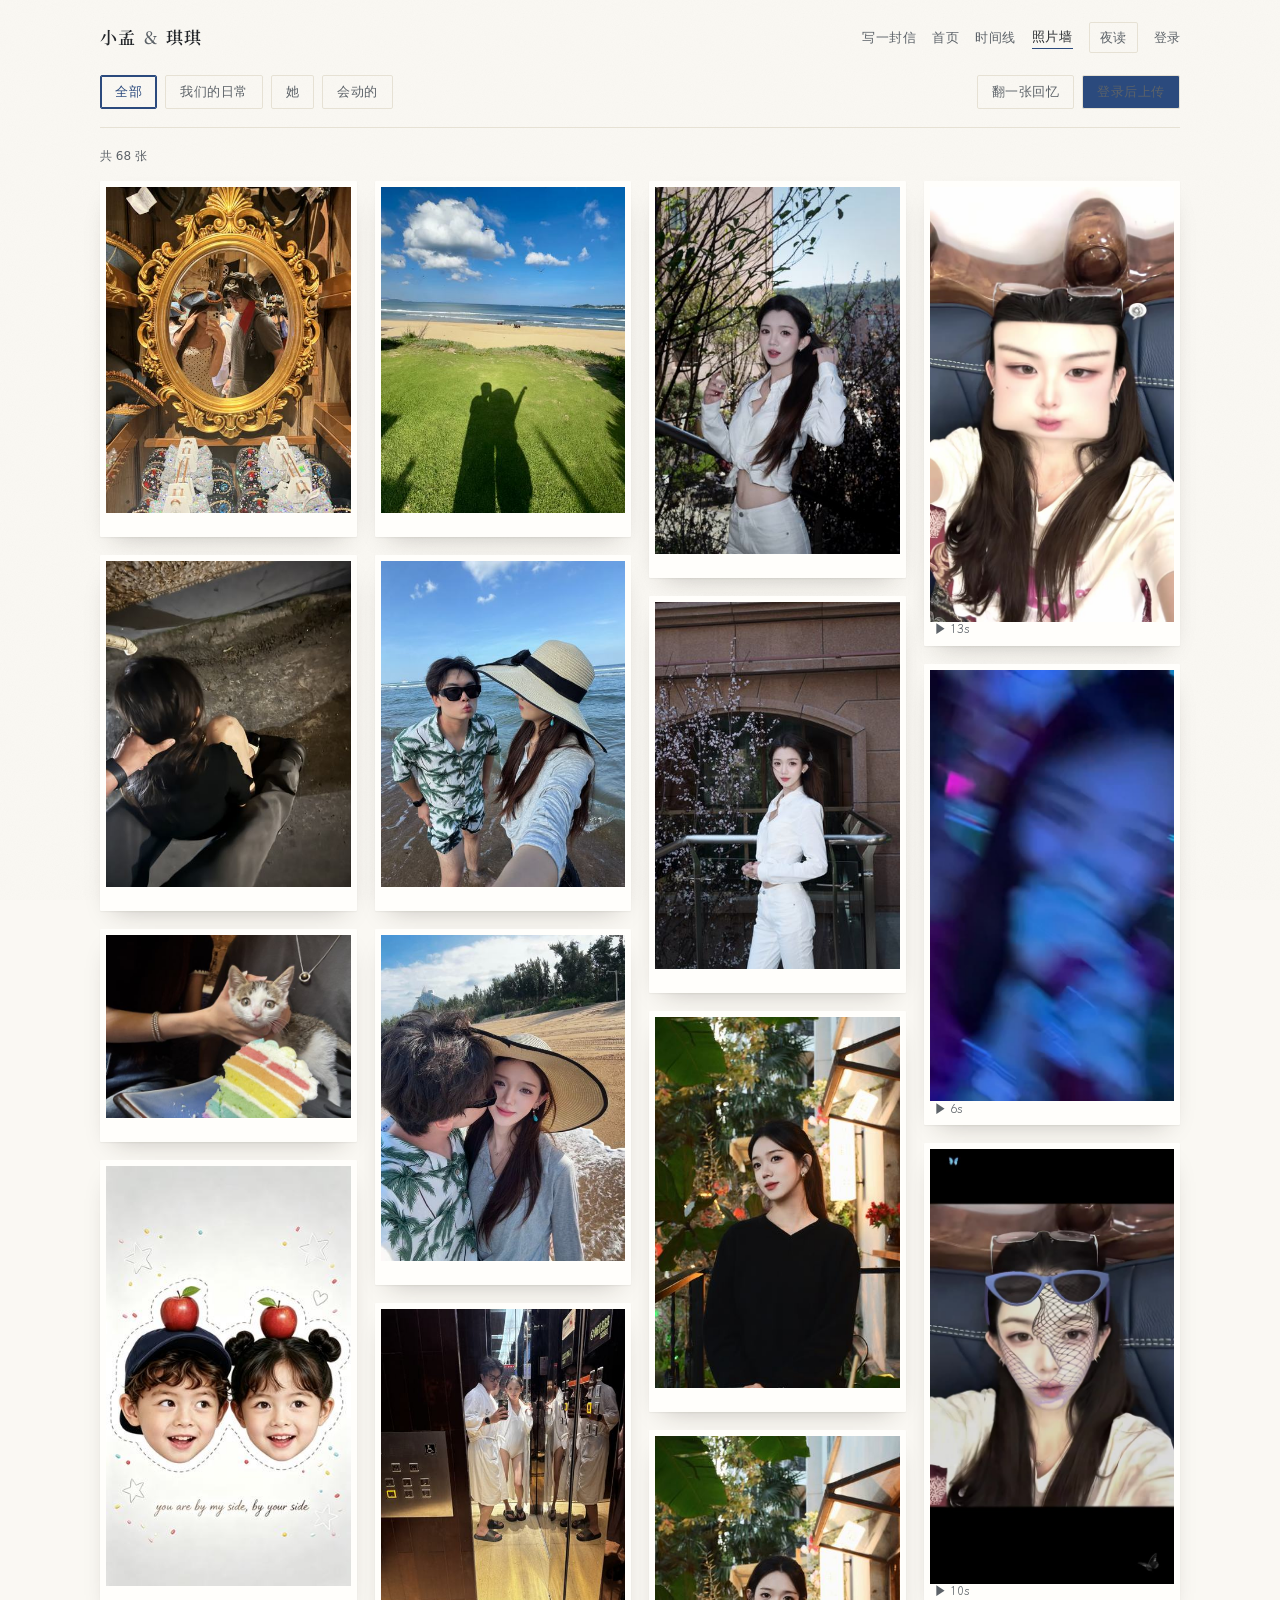
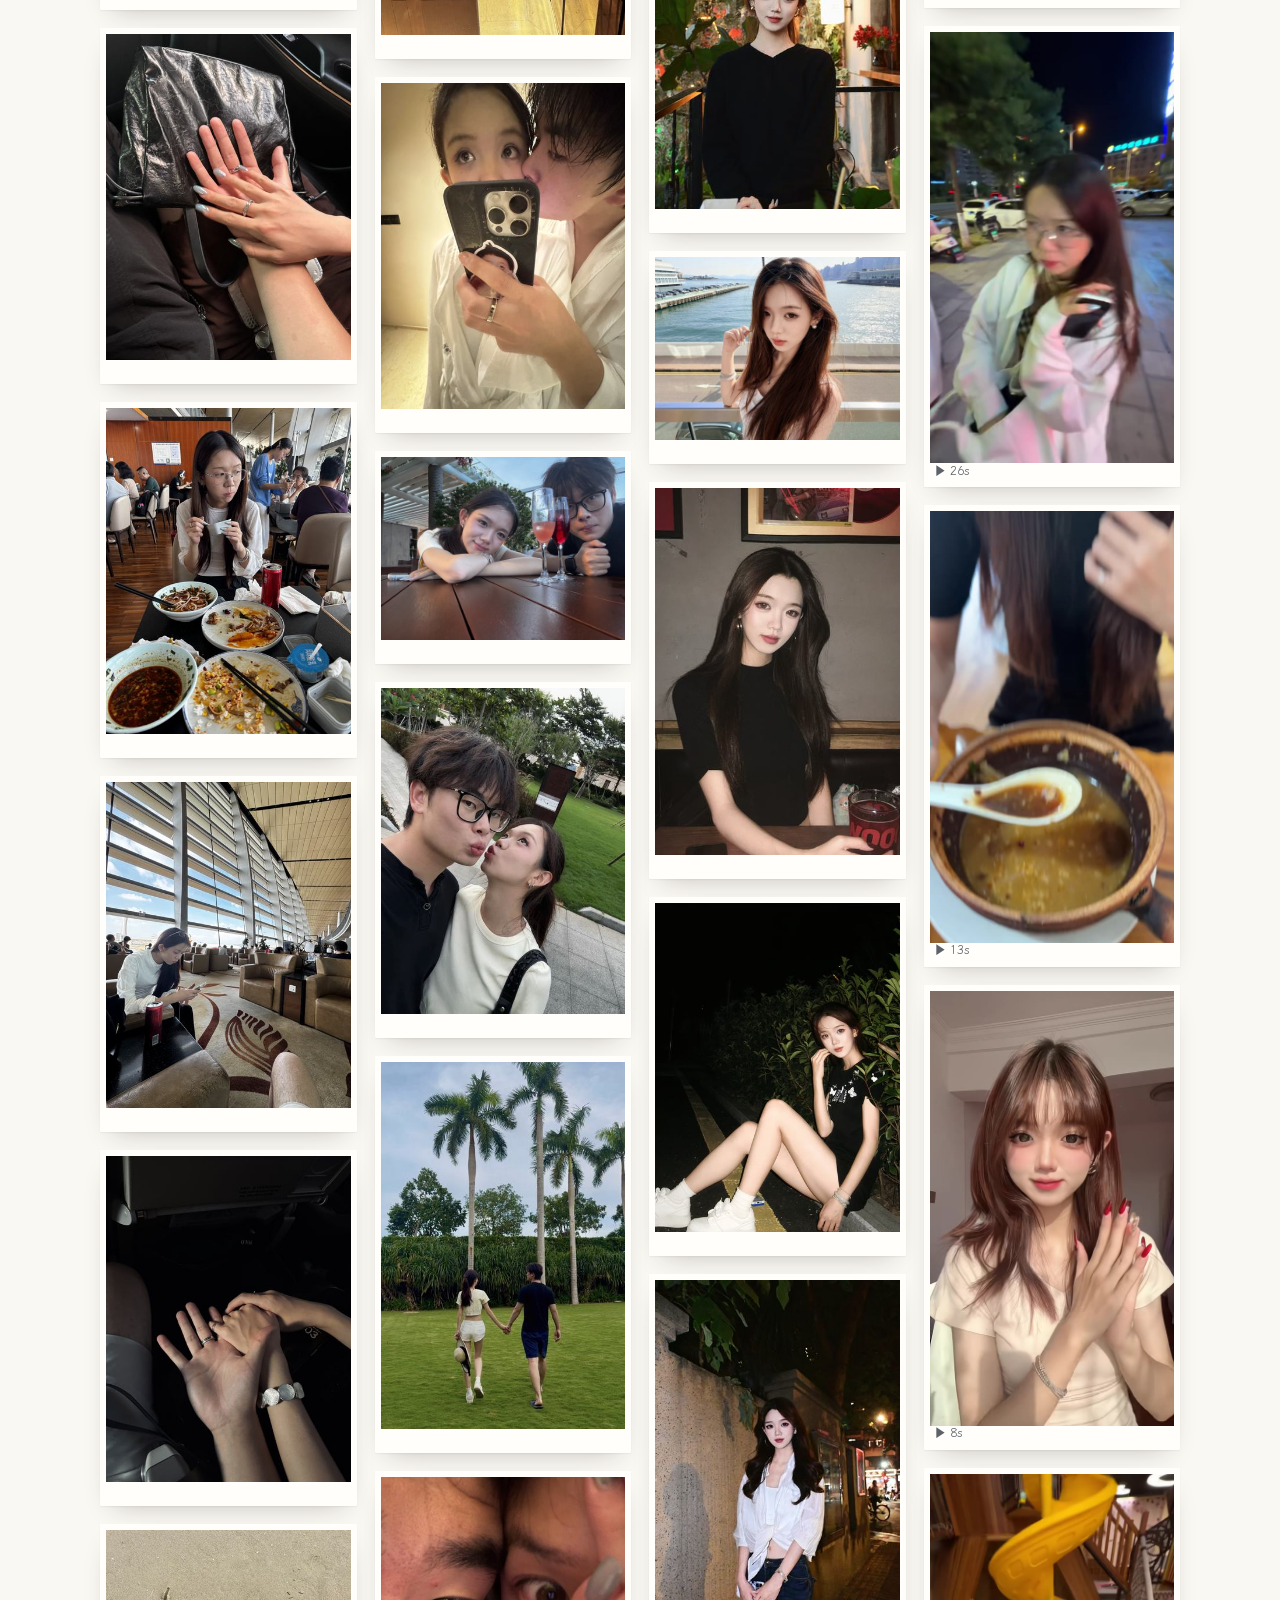
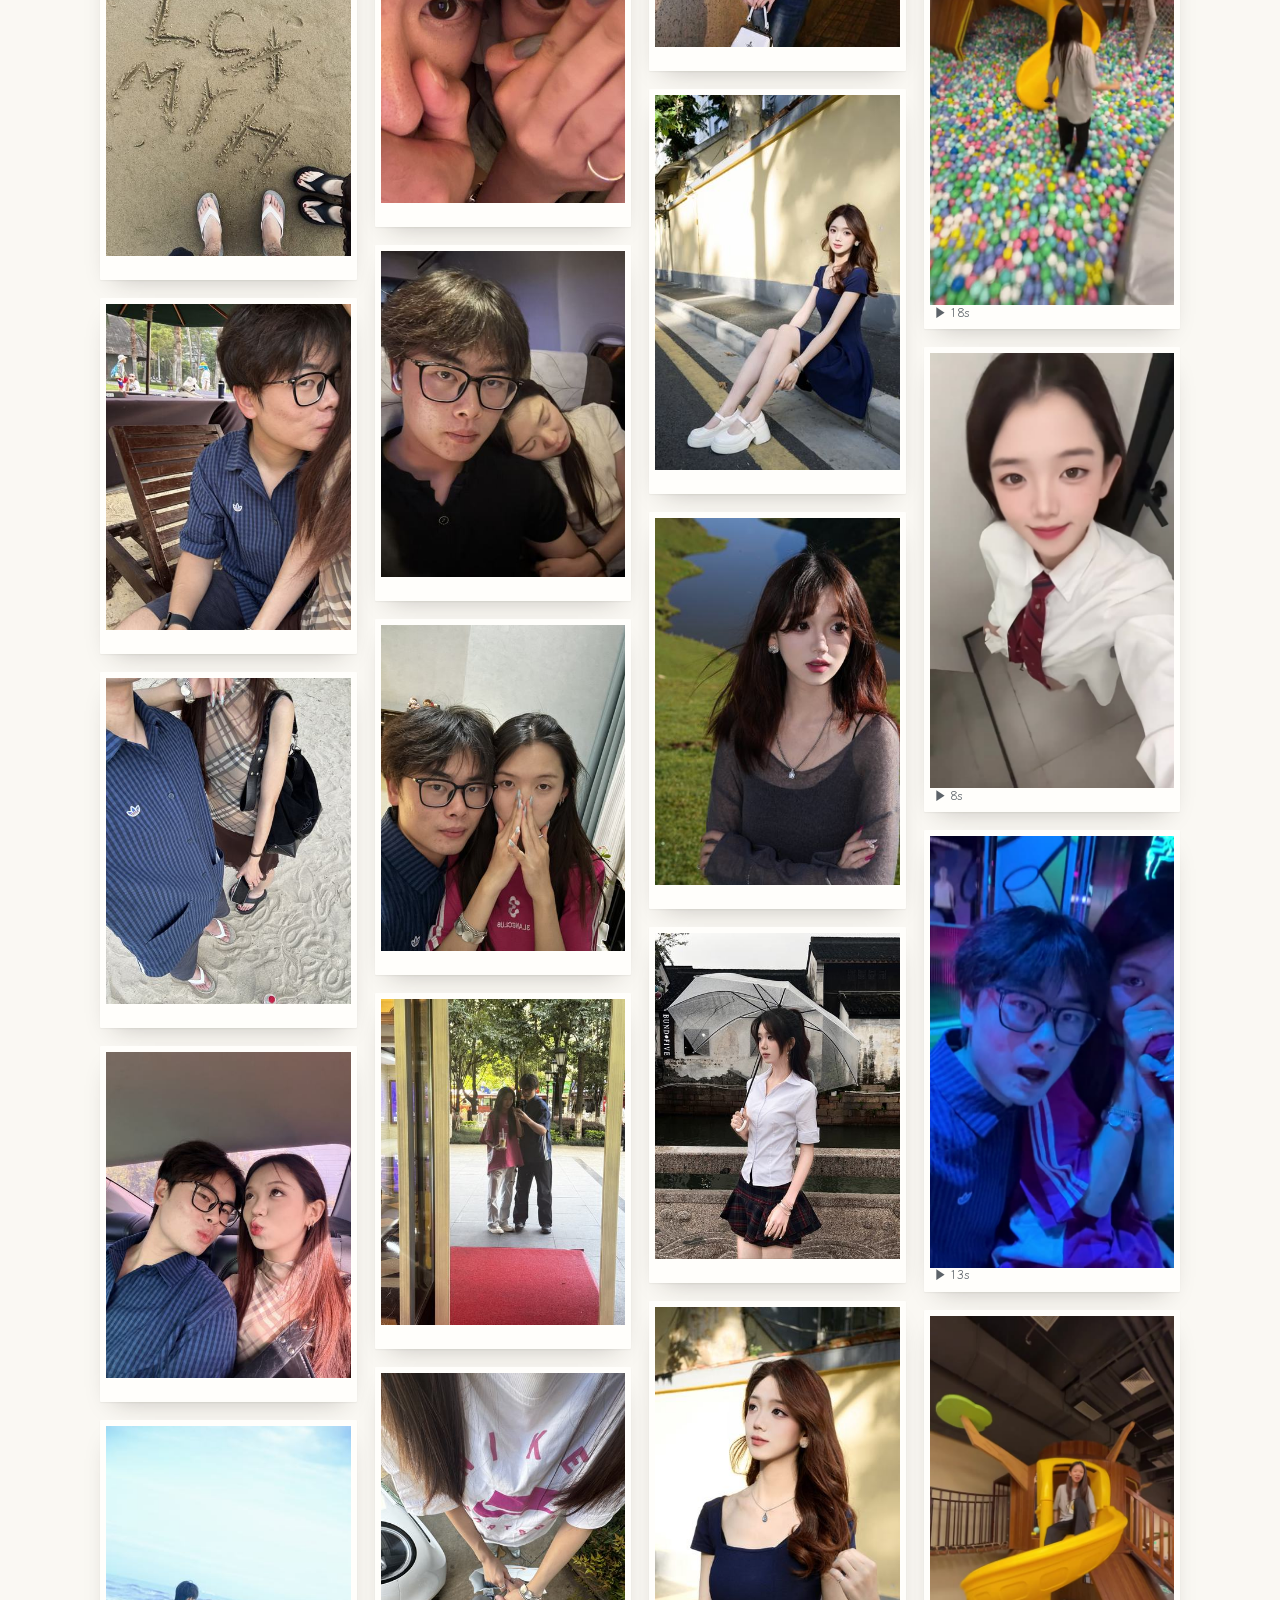
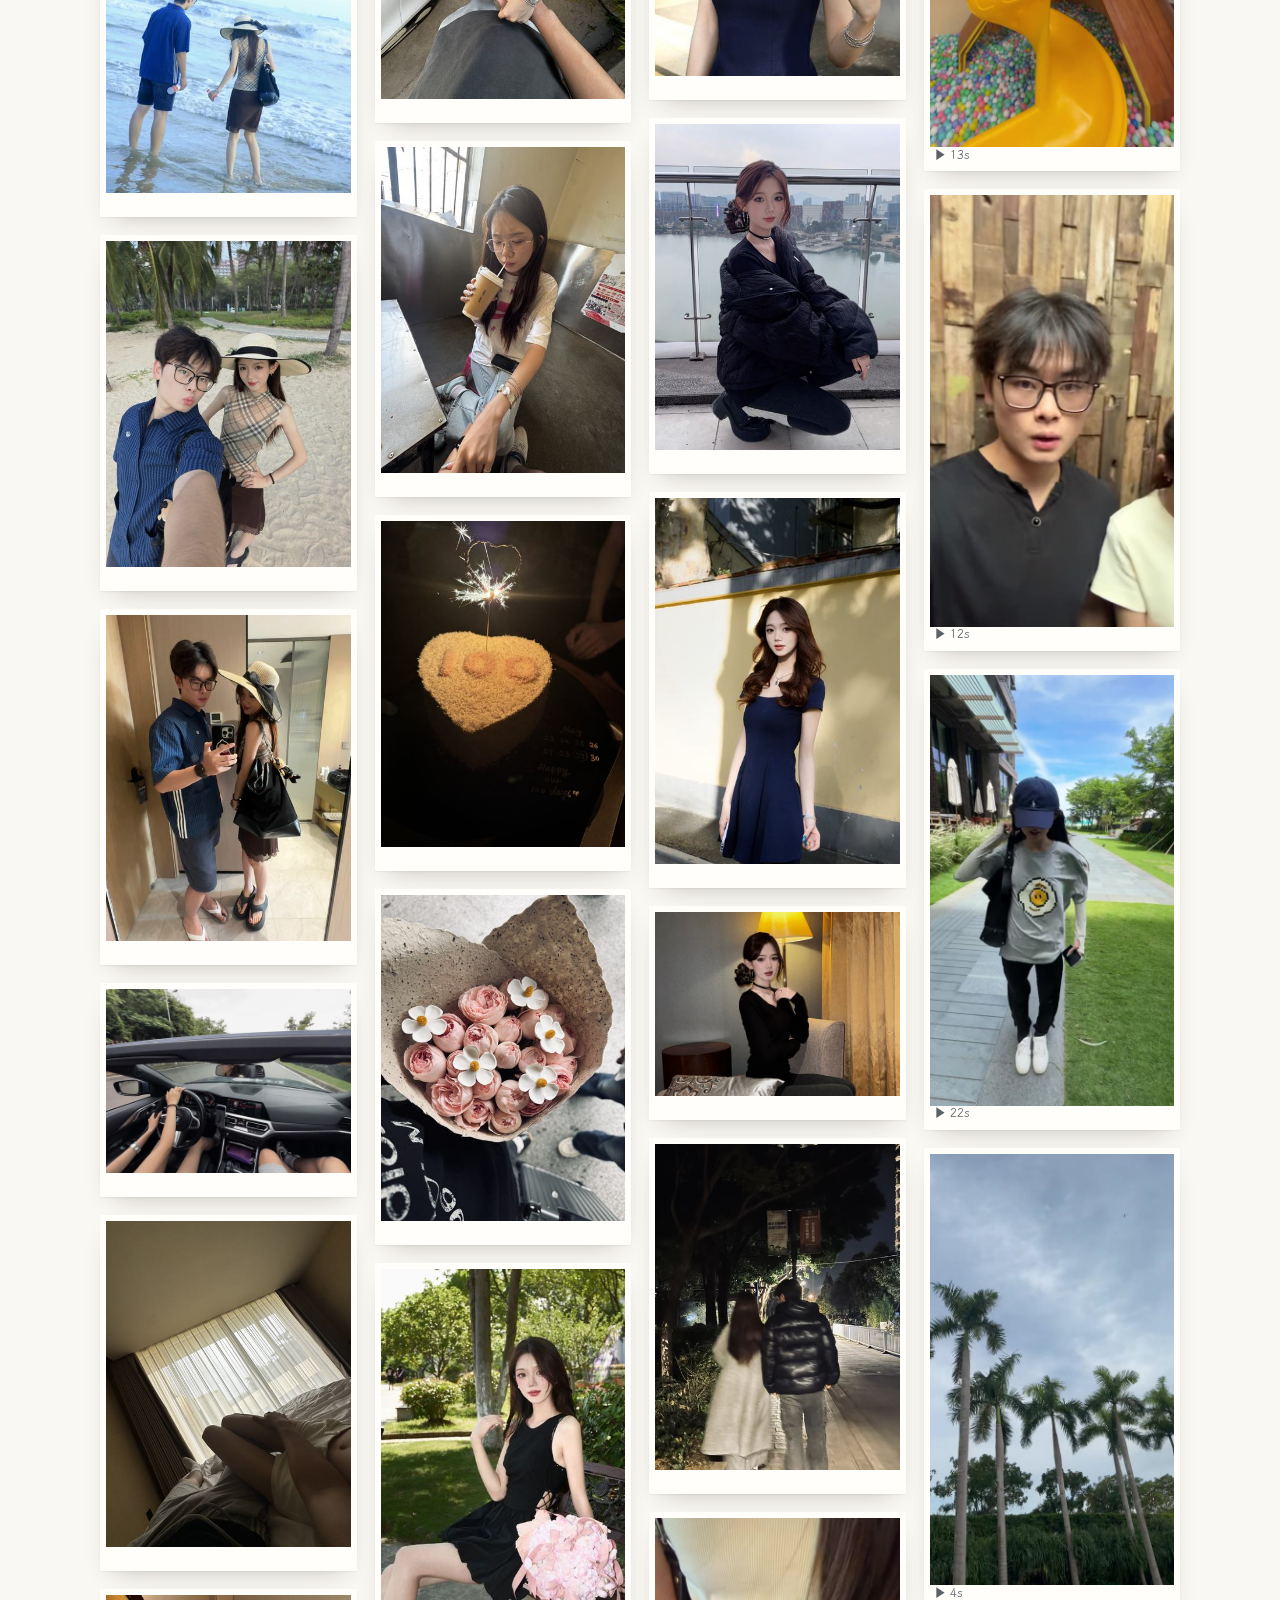
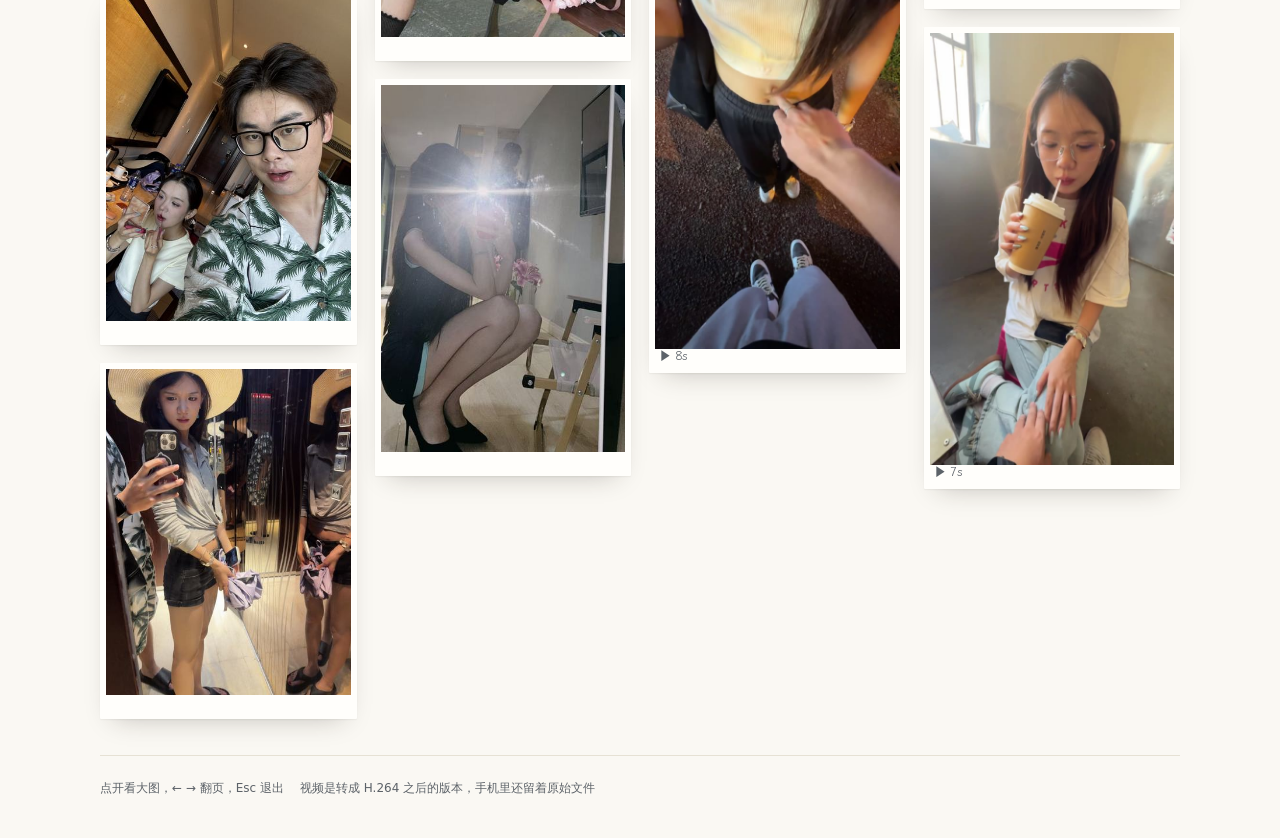
==== commit d4e9e24b: "V2 前端质感：信纸卡片、自托管中文字体、相纸与这一年的视觉重做" ====
--- a/photos.html
+++ b/photos.html
@@ -5,11 +5,12 @@
 <meta name="viewport" content="width=device-width, initial-scale=1">
 <meta name="robots" content="noindex, nofollow">
 <meta name="description" content="我们的一点一滴，都写在这里。">
-<meta name="theme-color" content="#f7f5ef">
+<meta name="theme-color" content="#faf8f3">
 <title>照片墙 · 见字如面</title>
 <link rel="icon" href="assets/favicon.svg" type="image/svg+xml">
 <link rel="apple-touch-icon" href="assets/apple-touch-icon.png">
 <link rel="manifest" href="site.webmanifest">
+<link rel="stylesheet" href="assets/fonts/fonts.css">
 <meta property="og:type" content="website">
 <meta property="og:url" content="https://2400016611.github.io/photos.html">
 <meta property="og:title" content="见字如面 · 小孟 &amp; 琪琪">
--- a/assets/fonts/fonts.css
+++ b/assets/fonts/fonts.css
@@ -0,0 +1,2396 @@
+/* 由 tools/fetch_fonts.py 生成，不要手改。
+   霞鹜文楷 LXGW WenKai + Noto Serif SC，均为 OFL 许可，可自托管。
+   按 unicode-range 切片，浏览器只下载用到的部分。 */
+
+@font-face {
+  font-family: "LXGW WenKai";
+  font-style: normal;
+  font-weight: 400;
+  font-display: swap;
+  src: url("lxgwwenkailite-regular-subset-4.woff2") format('woff2');
+  unicode-range: U+1f1e9-1f1f5, U+1f1f7-1f1ff, U+1f21a, U+1f232, U+1f234-1f237, U+1f250-1f251, U+1f300, U+1f302-1f308, U+1f30a-1f311, U+1f315, U+1f319-1f320, U+1f324, U+1f327, U+1f32a, U+1f32c-1f32d, U+1f330-1f357, U+1f359-1f37e
+}
+@font-face {
+  font-family: "LXGW WenKai";
+  font-style: normal;
+  font-weight: 400;
+  font-display: swap;
+  src: url("lxgwwenkailite-regular-subset-5.woff2") format('woff2');
+  unicode-range: U+fee3, U+fef3, U+ff03-ff04, U+ff07, U+ff0a, U+ff17-ff19, U+ff1c-ff1d, U+ff20-ff3a, U+ff3c, U+ff3e-ff5b, U+ff5d, U+ff61-ff65, U+ff67-ff6a, U+ff6c, U+ff6f-ff78, U+ff7a-ff7d, U+ff80-ff84, U+ff86, U+ff89-ff8e, U+ff92, U+ff97-ff9b, U+ff9d-ff9f, U+ffe0-ffe4, U+ffe6, U+ffe9, U+ffeb, U+ffed, U+fffc, U+1f004, U+1f170-1f171, U+1f192-1f195, U+1f198-1f19a, U+1f1e6-1f1e8
+}
+@font-face {
+  font-family: "LXGW WenKai";
+  font-style: normal;
+  font-weight: 400;
+  font-display: swap;
+  src: url("lxgwwenkailite-regular-subset-6.woff2") format('woff2');
+  unicode-range: U+f0a7, U+f0b2, U+f0b7, U+f0c9, U+f0d8, U+f0da, U+f0dc-f0dd, U+f0e0, U+f0e6, U+f0eb, U+f0fc, U+f101, U+f104-f105, U+f107, U+f10b, U+f11b, U+f14b, U+f18a, U+f193, U+f1d6-f1d7, U+f244, U+f27a, U+f296, U+f2ae, U+f471, U+f4b3, U+f610-f611, U+f880-f881, U+f8ec, U+f8f5, U+f8ff, U+f901, U+f90a, U+f92c-f92d, U+f934, U+f937, U+f941, U+f965, U+f967, U+f969, U+f96b, U+f96f, U+f974, U+f978-f979, U+f97e, U+f981, U+f98a, U+f98e, U+f997, U+f99c, U+f9b2, U+f9b5, U+f9ba, U+f9be, U+f9ca, U+f9d0-f9d1, U+f9dd, U+f9e0-f9e1, U+f9e4, U+f9f7, U+fa00-fa01, U+fa08, U+fa0a, U+fa11, U+fb01-fb02, U+fdfc, U+fe0e, U+fe30-fe31, U+fe33-fe44, U+fe49-fe52, U+fe54-fe57, U+fe59-fe66, U+fe68-fe6b, U+fe8e, U+fe92-fe93, U+feae, U+feb8, U+fecb-fecc, U+fee0
+}
+@font-face {
+  font-family: "LXGW WenKai";
+  font-style: normal;
+  font-weight: 400;
+  font-display: swap;
+  src: url("lxgwwenkailite-regular-subset-21.woff2") format('woff2');
+  unicode-range: U+9f3d-9f3e, U+9f41, U+9f4a-9f4b, U+9f51-9f52, U+9f61-9f63, U+9f66-9f67, U+9f80-9f81, U+9f83, U+9f85-9f8d, U+9f90-9f91, U+9f94-9f96, U+9f98, U+9f9b-9f9c, U+9f9e, U+9fa0, U+9fa2, U+9ff4, U+a001, U+a007, U+a025, U+a046-a047, U+a057, U+a072, U+a078-a079, U+a083, U+a085, U+a100, U+a118, U+a132, U+a134, U+a1f4, U+a242, U+a4a6, U+a4aa, U+a4b0-a4b1, U+a4b3, U+a9c1-a9c2, U+ac00-ac01, U+ac04, U+ac08, U+ac10-ac11, U+ac13-ac16, U+ac19, U+ac1c-ac1d, U+ac24, U+ac70-ac71, U+ac74, U+ac77-ac78, U+ac80-ac81, U+ac83, U+ac8c, U+ac90, U+ac9f-aca0, U+aca8-aca9, U+acac, U+acb0, U+acbd, U+acc1, U+acc4, U+ace0-ace1, U+ace4, U+ace8, U+acf3, U+acf5, U+acfc-acfd, U+ad00, U+ad0c, U+ad11, U+ad1c, U+ad34, U+ad50, U+ad64, U+ad6c, U+ad70, U+ad74, U+ad7f, U+ad81, U+ad8c, U+adc0, U+adc8, U+addc, U+ade0, U+adf8-adf9, U+adfc, U+ae00, U+ae08-ae09, U+ae0b, U+ae30, U+ae34, U+ae38, U+ae40, U+ae4a, U+ae4c, U+ae54, U+ae68, U+aebc, U+aed8, U+af2c-af2d, U+af34
+}
+@font-face {
+  font-family: "LXGW WenKai";
+  font-style: normal;
+  font-weight: 400;
+  font-display: swap;
+  src: url("lxgwwenkailite-regular-subset-22.woff2") format('woff2');
+  unicode-range: U+9dfa, U+9e0a, U+9e11, U+9e1a, U+9e1e, U+9e20, U+9e22, U+9e28-9e2c, U+9e2e-9e33, U+9e35-9e3b, U+9e3e, U+9e40-9e44, U+9e46-9e4e, U+9e51, U+9e53, U+9e55-9e58, U+9e5a-9e5c, U+9e5e-9e63, U+9e66-9e6e, U+9e71, U+9e73, U+9e75, U+9e78-9e79, U+9e7c-9e7e, U+9e82, U+9e86-9e88, U+9e8b-9e8c, U+9e90-9e91, U+9e93, U+9e95, U+9e97, U+9e9d, U+9ea4-9ea5, U+9ea9-9eaa, U+9eb4-9eb5, U+9eb8-9eba, U+9ebc-9ebf, U+9ec3, U+9ec9, U+9ecd, U+9ed0, U+9ed2-9ed3, U+9ed5-9ed6, U+9ed9, U+9edc-9edd, U+9edf-9ee0, U+9ee2, U+9ee5, U+9ee7-9eea, U+9eef, U+9ef1, U+9ef3-9ef4, U+9ef6, U+9ef9, U+9efb-9efc, U+9efe, U+9f0b, U+9f0d, U+9f10, U+9f14, U+9f17, U+9f19, U+9f22, U+9f29, U+9f2c, U+9f2f, U+9f31, U+9f37, U+9f39
+}
+@font-face {
+  font-family: "LXGW WenKai";
+  font-style: normal;
+  font-weight: 400;
+  font-display: swap;
+  src: url("lxgwwenkailite-regular-subset-23.woff2") format('woff2');
+  unicode-range: U+9c3b, U+9c40, U+9c47-9c49, U+9c53, U+9c57, U+9c64, U+9c72, U+9c77-9c78, U+9c7b, U+9c7f-9c80, U+9c82-9c83, U+9c85-9c8c, U+9c8e-9c92, U+9c94-9c9b, U+9c9e-9ca3, U+9ca5-9ca7, U+9ca9, U+9cab, U+9cad-9cae, U+9cb1-9cb7, U+9cb9-9cbd, U+9cbf-9cc0, U+9cc3, U+9cc5-9cc7, U+9cc9-9cd1, U+9cd3-9cda, U+9cdc-9cdd, U+9cdf, U+9ce1-9ce3, U+9ce5, U+9ce9, U+9cee-9cef, U+9cf3-9cf4, U+9cf6, U+9cfc-9cfd, U+9d02, U+9d08-9d09, U+9d12, U+9d1b, U+9d1e, U+9d26, U+9d28, U+9d37, U+9d3b, U+9d3f, U+9d51, U+9d59, U+9d5c-9d5d, U+9d5f-9d61, U+9d6c, U+9d70, U+9d72, U+9d7a, U+9d7e, U+9d84, U+9d89, U+9d8f, U+9d92, U+9daf, U+9db4, U+9db8, U+9dbc, U+9dc4, U+9dc7, U+9dc9, U+9dd7, U+9ddf, U+9df2, U+9df9
+}
+@font-face {
+  font-family: "LXGW WenKai";
+  font-style: normal;
+  font-weight: 400;
+  font-display: swap;
+  src: url("lxgwwenkailite-regular-subset-24.woff2") format('woff2');
+  unicode-range: U+9a5f, U+9a62, U+9a65, U+9a69, U+9a6b, U+9a6e, U+9a75, U+9a77-9a7a, U+9a7d, U+9a80, U+9a83, U+9a85, U+9a87-9a8a, U+9a8d-9a8e, U+9a90, U+9a92-9a93, U+9a95-9a96, U+9a98-9a99, U+9a9b-9aa2, U+9aa5, U+9aa7, U+9aaf-9ab1, U+9ab5-9ab6, U+9ab9-9aba, U+9abc, U+9ac0-9ac4, U+9ac8, U+9acb-9acc, U+9ace-9acf, U+9ad1-9ad2, U+9ad9, U+9adf, U+9ae1, U+9ae3, U+9aea-9aeb, U+9aed-9aef, U+9af4, U+9af9, U+9afb, U+9b03-9b04, U+9b06, U+9b08, U+9b0d, U+9b0f-9b10, U+9b13, U+9b18, U+9b1a, U+9b1f, U+9b22-9b23, U+9b25, U+9b27-9b28, U+9b2a, U+9b2f, U+9b31-9b32, U+9b3b, U+9b43, U+9b46-9b49, U+9b4d-9b4e, U+9b51, U+9b56, U+9b58, U+9b5a, U+9b5c, U+9b5f, U+9b61-9b62, U+9b6f, U+9b77, U+9b80, U+9b88, U+9b8b, U+9b8e, U+9b91, U+9b9f-9ba0, U+9ba8, U+9baa-9bab, U+9bad-9bae, U+9bb0-9bb1, U+9bb8, U+9bc9-9bca, U+9bd3, U+9bd6, U+9bdb, U+9be8, U+9bf0-9bf1, U+9c02, U+9c10, U+9c15, U+9c24, U+9c2d, U+9c32, U+9c39
+}
+@font-face {
+  font-family: "LXGW WenKai";
+  font-style: normal;
+  font-weight: 400;
+  font-display: swap;
+  src: url("lxgwwenkailite-regular-subset-25.woff2") format('woff2');
+  unicode-range: U+98c8, U+98cf-98d6, U+98da-98db, U+98dd, U+98e1-98e2, U+98e7-98ea, U+98ec, U+98ee-98ef, U+98f2, U+98f4, U+98fc-98fe, U+9903, U+9905, U+9908, U+990a, U+990c-990d, U+9913-9914, U+9918, U+991a-991b, U+991e, U+9921, U+9928, U+992c, U+992e, U+9935, U+9938-9939, U+993d-993e, U+9945, U+994b-994c, U+9951-9952, U+9954-9955, U+9957, U+995e, U+9963, U+9966-9969, U+996b-996c, U+996f, U+9974-9975, U+9977-9979, U+997d-997e, U+9980-9981, U+9983-9984, U+9987, U+998a-998b, U+998d-9991, U+9993-9995, U+9997-9998, U+99a5, U+99ab-99ae, U+99b1, U+99b3-99b4, U+99bc, U+99bf, U+99c1, U+99c3-99c6, U+99cc, U+99d0, U+99d2, U+99d5, U+99db, U+99dd, U+99e1, U+99ed, U+99f1, U+99ff, U+9a01, U+9a03-9a04, U+9a0e-9a0f, U+9a11-9a13, U+9a19, U+9a1b, U+9a28, U+9a2b, U+9a30, U+9a32, U+9a37, U+9a40, U+9a45, U+9a4a, U+9a4d-9a4e, U+9a52, U+9a55, U+9a57, U+9a5a-9a5b
+}
+@font-face {
+  font-family: "LXGW WenKai";
+  font-style: normal;
+  font-weight: 400;
+  font-display: swap;
+  src: url("lxgwwenkailite-regular-subset-26.woff2") format('woff2');
+  unicode-range: U+972a, U+972d, U+9730, U+973d, U+9742, U+9744, U+9748-9749, U+9750-9751, U+975a-975c, U+9763, U+9765-9766, U+976c-976d, U+9773, U+9776, U+977a, U+977c, U+9784-9785, U+978e-978f, U+9791-9792, U+9794-9795, U+9798, U+979a, U+979e, U+97a3, U+97a5-97a6, U+97a8, U+97ab-97ac, U+97ae-97af, U+97b2, U+97b4, U+97c6, U+97cb-97cc, U+97d3, U+97d8, U+97dc, U+97e1, U+97ea-97eb, U+97ee, U+97fb, U+97fe-97ff, U+9801-9803, U+9805-9806, U+9808, U+980c, U+9810-9814, U+9817-9818, U+981e, U+9820-9821, U+9824, U+9828, U+982b-982d, U+9830, U+9834, U+9838-9839, U+983c, U+9846, U+984d-984f, U+9851-9852, U+9854-9855, U+9857-9858, U+985a-985b, U+9862-9863, U+9865, U+9867, U+986b, U+986f-9871, U+9877-9878, U+987c, U+9880, U+9883, U+9885, U+9889, U+988b-988f, U+9893-9895, U+9899-989b, U+989e-989f, U+98a1-98a2, U+98a5-98a7, U+98a9, U+98af, U+98b1, U+98b6, U+98ba, U+98be, U+98c3-98c4, U+98c6-98c7
+}
+@font-face {
+  font-family: "LXGW WenKai";
+  font-style: normal;
+  font-weight: 400;
+  font-display: swap;
+  src: url("lxgwwenkailite-regular-subset-27.woff2") format('woff2');
+  unicode-range: U+95b9-95ca, U+95cc-95cd, U+95d4-95d6, U+95d8, U+95e1-95e2, U+95e9, U+95f0-95f1, U+95f3, U+95f6, U+95fc, U+95fe-95ff, U+9602-9604, U+9606-960d, U+960f, U+9611-9613, U+9615-9617, U+9619-961b, U+961d, U+9621, U+9628, U+962f, U+963c-963e, U+9641-9642, U+9649, U+9654, U+965b-965f, U+9661, U+9663, U+9665, U+9667-9668, U+966c, U+9670, U+9672-9674, U+9678, U+967a, U+967d, U+9682, U+9685, U+9688, U+968a, U+968d-968e, U+9695, U+9697-9698, U+969e, U+96a0, U+96a3-96a4, U+96a8, U+96aa, U+96b0-96b1, U+96b3-96b4, U+96b7-96b9, U+96bb-96bd, U+96c9, U+96cb, U+96ce, U+96d1-96d2, U+96d6, U+96d9, U+96db-96dc, U+96de, U+96e0, U+96e3, U+96e9, U+96eb, U+96f0-96f2, U+96f9, U+96ff, U+9701-9702, U+9705, U+9708, U+970a, U+970e-970f, U+9711, U+9719, U+9727
+}
+@font-face {
+  font-family: "LXGW WenKai";
+  font-style: normal;
+  font-weight: 400;
+  font-display: swap;
+  src: url("lxgwwenkailite-regular-subset-28.woff2") format('woff2');
+  unicode-range: U+94e7-94ec, U+94ee-94f1, U+94f3, U+94f5, U+94f7, U+94f9, U+94fb-94fd, U+94ff, U+9503-9504, U+9506-9507, U+9509-950a, U+950d-950f, U+9511-9518, U+951a-9520, U+9522, U+9528-952d, U+9530-953a, U+953c-953f, U+9543-9546, U+9548-9550, U+9552-9555, U+9557-955b, U+955d-9568, U+956a-956d, U+9570-9574, U+9583, U+9586, U+9589, U+958e-958f, U+9591-9592, U+9594, U+9598-9599, U+959e-95a0, U+95a2-95a6, U+95a8-95b2, U+95b4, U+95b8
+}
+@font-face {
+  font-family: "LXGW WenKai";
+  font-style: normal;
+  font-weight: 400;
+  font-display: swap;
+  src: url("lxgwwenkailite-regular-subset-29.woff2") format('woff2');
+  unicode-range: U+9410-941a, U+941c-942b, U+942d-942e, U+9432-9433, U+9435, U+9438, U+943a, U+943e, U+9444, U+944a, U+9451-9452, U+945a, U+9462-9463, U+9465, U+9470-9487, U+948a-9492, U+9494-9498, U+949a, U+949c-949d, U+94a1, U+94a3-94a4, U+94a8, U+94aa-94ad, U+94af, U+94b2, U+94b4-94ba, U+94bc-94c0, U+94c4, U+94c6-94db, U+94de-94e6
+}
+@font-face {
+  font-family: "LXGW WenKai";
+  font-style: normal;
+  font-weight: 400;
+  font-display: swap;
+  src: url("lxgwwenkailite-regular-subset-30.woff2") format('woff2');
+  unicode-range: U+92b7, U+92b9, U+92c1, U+92c5-92c6, U+92c8, U+92cc, U+92d0, U+92d2, U+92e4, U+92ea, U+92ec-92ed, U+92f0, U+92f3, U+92f8, U+92fc, U+9304, U+9306, U+9310, U+9312, U+9315, U+9318, U+931a, U+931e, U+9320-9322, U+9324, U+9326-9329, U+932b-932c, U+932f, U+9331-9332, U+9335-9336, U+933e, U+9340-9341, U+934a-9360, U+9362-9363, U+9365-936b, U+936e, U+9375, U+937e, U+9382, U+938a, U+938c, U+938f, U+9393-9394, U+9396-9397, U+939a, U+93a2, U+93a7, U+93ac-93cd, U+93d0-93d1, U+93d6-93d8, U+93de-93df, U+93e1-93e2, U+93e4, U+93f8, U+93fb, U+93fd, U+940e-940f
+}
+@font-face {
+  font-family: "LXGW WenKai";
+  font-style: normal;
+  font-weight: 400;
+  font-display: swap;
+  src: url("lxgwwenkailite-regular-subset-31.woff2") format('woff2');
+  unicode-range: U+914c, U+914e-9150, U+9154, U+9157, U+915a, U+915d-915e, U+9161-9164, U+9169, U+9170, U+9172, U+9174, U+9179-917a, U+917d-917e, U+9182-9183, U+9185, U+918c-918d, U+9190-9191, U+919a, U+919c, U+91a1-91a4, U+91a8, U+91aa-91af, U+91b4-91b5, U+91b8, U+91ba, U+91be, U+91c0-91c1, U+91c6, U+91c8, U+91cb, U+91d0, U+91d2, U+91d7-91d8, U+91dd, U+91e3, U+91e6-91e7, U+91ed, U+91f0, U+91f5, U+91f9, U+9200, U+9205, U+9207-920a, U+920d-920e, U+9210, U+9214-9215, U+921c, U+921e, U+9221, U+9223-9227, U+9229-922a, U+922d, U+9234-9235, U+9237, U+9239-923a, U+923c-9240, U+9244-9246, U+9249, U+924e-924f, U+9251, U+9253, U+9257, U+925b, U+925e, U+9262, U+9264-9266, U+9268, U+926c, U+926f, U+9271, U+927b, U+927e, U+9280, U+9283, U+9285-928a, U+928e, U+9291, U+9293, U+9296, U+9298, U+929c-929d, U+92a8, U+92ab-92ae, U+92b3, U+92b6
+}
+@font-face {
+  font-family: "LXGW WenKai";
+  font-style: normal;
+  font-weight: 400;
+  font-display: swap;
+  src: url("lxgwwenkailite-regular-subset-32.woff2") format('woff2');
+  unicode-range: U+8fe2-8fe5, U+8fe8-8fe9, U+8fee, U+8ff3-8ff4, U+8ff8, U+8ffa, U+9004, U+900b, U+9011, U+9015-9016, U+901e, U+9021, U+9026, U+902d, U+902f, U+9031, U+9035-9036, U+9039-903a, U+9041, U+9044-9046, U+904a, U+904f-9052, U+9054-9055, U+9058-9059, U+905b-905e, U+9060-9062, U+9068-9069, U+906f, U+9072, U+9074, U+9076-907a, U+907c-907d, U+9081, U+9083, U+9085, U+9087-908b, U+908f, U+9095, U+9097, U+9099-909b, U+909d, U+90a0-90a1, U+90a8-90a9, U+90ac, U+90b0, U+90b2-90b4, U+90b6, U+90b8, U+90ba, U+90bd-90be, U+90c3-90c5, U+90c7-90c8, U+90cf-90d0, U+90d3, U+90d5, U+90d7, U+90da-90dc, U+90de, U+90e2, U+90e4, U+90e6-90e7, U+90ea-90eb, U+90ef, U+90f4-90f5, U+90f7, U+90fe-9100, U+9104, U+9109, U+910c, U+9112, U+9114-9115, U+9118, U+911c, U+911e, U+9120, U+9122-9123, U+9127, U+912d, U+912f-9132, U+9139-913a, U+9143, U+9146, U+9149-914a
+}
+@font-face {
+  font-family: "LXGW WenKai";
+  font-style: normal;
+  font-weight: 400;
+  font-display: swap;
+  src: url("lxgwwenkailite-regular-subset-33.woff2") format('woff2');
+  unicode-range: U+8e2d-8e31, U+8e34-8e35, U+8e39-8e3a, U+8e3d, U+8e40-8e42, U+8e47, U+8e49-8e4b, U+8e50-8e53, U+8e59-8e5a, U+8e5f-8e60, U+8e64, U+8e69, U+8e6c, U+8e70, U+8e74, U+8e76, U+8e7a-8e7c, U+8e7f, U+8e84-8e85, U+8e87, U+8e89, U+8e8b, U+8e8d, U+8e8f-8e90, U+8e94, U+8e99, U+8e9c, U+8e9e, U+8eaa, U+8eac, U+8eb0, U+8eb6, U+8ec0, U+8ec6, U+8eca-8ece, U+8ed2, U+8eda, U+8edf, U+8ee2, U+8eeb, U+8ef8, U+8efb-8efe, U+8f03, U+8f09, U+8f0b, U+8f12-8f15, U+8f1b, U+8f1d, U+8f1f, U+8f29-8f2a, U+8f2f, U+8f36, U+8f38, U+8f3b, U+8f3e-8f3f, U+8f44-8f45, U+8f49, U+8f4d-8f4e, U+8f5f, U+8f6b, U+8f6d, U+8f71-8f73, U+8f75-8f76, U+8f78-8f7a, U+8f7c, U+8f7e, U+8f81-8f82, U+8f84, U+8f87, U+8f8a-8f8b, U+8f8d-8f8f, U+8f94-8f95, U+8f97-8f9a, U+8fa6, U+8fad-8faf, U+8fb2, U+8fb5-8fb7, U+8fba-8fbc, U+8fbf, U+8fc2, U+8fcb, U+8fcd, U+8fd3, U+8fd5, U+8fd7, U+8fda
+}
+@font-face {
+  font-family: "LXGW WenKai";
+  font-style: normal;
+  font-weight: 400;
+  font-display: swap;
+  src: url("lxgwwenkailite-regular-subset-34.woff2") format('woff2');
+  unicode-range: U+8caf-8cb0, U+8cb3-8cb4, U+8cb6-8cb9, U+8cbb-8cbd, U+8cbf-8cc4, U+8cc7-8cc8, U+8cca, U+8ccd, U+8cd1, U+8cd3, U+8cdb-8cdc, U+8cde, U+8ce0, U+8ce2-8ce4, U+8ce6-8ce8, U+8cea, U+8ced, U+8cf4, U+8cf8, U+8cfa, U+8cfc-8cfd, U+8d04-8d05, U+8d07-8d08, U+8d0a, U+8d0d, U+8d0f, U+8d13-8d14, U+8d16, U+8d1b, U+8d20, U+8d2e, U+8d30, U+8d32-8d33, U+8d36, U+8d3b, U+8d3d, U+8d40, U+8d42-8d43, U+8d45-8d46, U+8d48-8d4a, U+8d4d, U+8d51, U+8d53, U+8d55, U+8d59, U+8d5c-8d5d, U+8d5f, U+8d61, U+8d66-8d67, U+8d6a, U+8d6d, U+8d71, U+8d73, U+8d84, U+8d90-8d91, U+8d94-8d95, U+8d99, U+8da8, U+8daf, U+8db1, U+8db5, U+8db8, U+8dba, U+8dbc, U+8dbf, U+8dc2, U+8dc4, U+8dc6, U+8dcb, U+8dce-8dcf, U+8dd6-8dd7, U+8dda-8ddb, U+8dde, U+8de1, U+8de3-8de4, U+8de9, U+8deb-8dec, U+8df0-8df1, U+8df6-8dfd, U+8e05, U+8e07, U+8e09-8e0a, U+8e0c, U+8e0e, U+8e10, U+8e14, U+8e1d-8e1f, U+8e23, U+8e26, U+8e2b-8e2c
+}
+@font-face {
+  font-family: "LXGW WenKai";
+  font-style: normal;
+  font-weight: 400;
+  font-display: swap;
+  src: url("lxgwwenkailite-regular-subset-35.woff2") format('woff2');
+  unicode-range: U+8b5e, U+8b60, U+8b6c, U+8b6f-8b70, U+8b72, U+8b74, U+8b77, U+8b7d, U+8b80, U+8b83, U+8b8a, U+8b8c, U+8b90, U+8b93, U+8b99-8b9a, U+8ba0, U+8ba3, U+8ba5-8ba7, U+8baa-8bac, U+8bb3-8bb5, U+8bb7, U+8bb9, U+8bc2-8bc3, U+8bc5, U+8bcb-8bcc, U+8bce-8bd0, U+8bd2-8bd4, U+8bd6, U+8bd8-8bd9, U+8bdc, U+8bdf, U+8be3-8be4, U+8be7-8be9, U+8beb-8bec, U+8bee, U+8bf0, U+8bf2-8bf3, U+8bf6, U+8bf9, U+8bfc-8bfd, U+8bff-8c00, U+8c02, U+8c04, U+8c06-8c07, U+8c0c, U+8c0f, U+8c11-8c12, U+8c14-8c1b, U+8c1d-8c21, U+8c24-8c25, U+8c27, U+8c2a-8c2c, U+8c2e-8c30, U+8c32-8c36, U+8c3f, U+8c47-8c4c, U+8c4e-8c50, U+8c54-8c56, U+8c62, U+8c68, U+8c6c, U+8c73, U+8c78, U+8c7a, U+8c82, U+8c85, U+8c89-8c8a, U+8c8d-8c8e, U+8c90, U+8c93-8c94, U+8c98, U+8c9d-8c9e, U+8ca0-8ca2, U+8ca7-8cac
+}
+@font-face {
+  font-family: "LXGW WenKai";
+  font-style: normal;
+  font-weight: 400;
+  font-display: swap;
+  src: url("lxgwwenkailite-regular-subset-36.woff2") format('woff2');
+  unicode-range: U+8a02-8a03, U+8a07-8a0a, U+8a0e-8a0f, U+8a13, U+8a15-8a18, U+8a1a-8a1b, U+8a1d, U+8a1f, U+8a22-8a23, U+8a25, U+8a2b, U+8a2d, U+8a31, U+8a33-8a34, U+8a36-8a38, U+8a3a, U+8a3c, U+8a3e, U+8a40-8a41, U+8a46, U+8a48, U+8a50, U+8a52, U+8a54-8a55, U+8a58, U+8a5b, U+8a5d-8a63, U+8a66, U+8a69-8a6b, U+8a6d-8a6e, U+8a70, U+8a72-8a73, U+8a7a, U+8a85, U+8a87, U+8a8a, U+8a8c-8a8d, U+8a90-8a92, U+8a95, U+8a98, U+8aa0-8aa1, U+8aa3-8aa6, U+8aa8-8aa9, U+8aac-8aae, U+8ab0, U+8ab2, U+8ab8-8ab9, U+8abc, U+8abe-8abf, U+8ac7, U+8acf, U+8ad2, U+8ad6-8ad7, U+8adb-8adc, U+8adf, U+8ae1, U+8ae6-8ae8, U+8aeb, U+8aed-8aee, U+8af1, U+8af3-8af4, U+8af7-8af8, U+8afa, U+8afe, U+8b00-8b02, U+8b07, U+8b0a, U+8b0c, U+8b0e, U+8b10, U+8b17, U+8b19, U+8b1b, U+8b1d, U+8b20-8b21, U+8b26, U+8b28, U+8b2c, U+8b33, U+8b39, U+8b3e-8b3f, U+8b41, U+8b45, U+8b49, U+8b4c, U+8b4f, U+8b57-8b58, U+8b5a, U+8b5c
+}
+@font-face {
+  font-family: "LXGW WenKai";
+  font-style: normal;
+  font-weight: 400;
+  font-display: swap;
+  src: url("lxgwwenkailite-regular-subset-37.woff2") format('woff2');
+  unicode-range: U+8869-886a, U+886e-886f, U+8872, U+8879, U+887d-887f, U+8882, U+8884-8886, U+8888, U+888f, U+8892-8893, U+889b, U+88a2, U+88a4, U+88a6, U+88a8, U+88aa, U+88ae, U+88b1, U+88b4, U+88b7, U+88bc, U+88c0, U+88c6-88c9, U+88ce-88cf, U+88d1-88d3, U+88d8, U+88db-88dd, U+88df, U+88e1-88e3, U+88e5, U+88e8, U+88ec, U+88f0-88f1, U+88f3-88f4, U+88fc-88fe, U+8900, U+8902, U+8906-8907, U+8909-890c, U+8912-8915, U+8918-891b, U+8921, U+8925, U+892b, U+8930, U+8932, U+8934, U+8936, U+893b, U+893d, U+8941, U+894c, U+8955-8956, U+8959, U+895c, U+895e-8960, U+8966, U+896a, U+896c, U+896f-8970, U+8972, U+897b, U+897e, U+8980, U+8983, U+8985, U+8987-8988, U+898c, U+898f, U+8993, U+8997, U+899a, U+89a1, U+89a7, U+89a9-89aa, U+89b2-89b3, U+89b7, U+89c0, U+89c7, U+89ca-89cc, U+89ce-89d1, U+89d6, U+89da, U+89dc, U+89de, U+89e5, U+89e7, U+89eb, U+89ef, U+89f1, U+89f3-89f4, U+89f8, U+89ff, U+8a01
+}
+@font-face {
+  font-family: "LXGW WenKai";
+  font-style: normal;
+  font-weight: 400;
+  font-display: swap;
+  src: url("lxgwwenkailite-regular-subset-38.woff2") format('woff2');
+  unicode-range: U+86e4, U+86e6, U+86e9, U+86ed, U+86ef-86f4, U+86f8-86f9, U+86fb, U+86fe, U+8703, U+8706-870a, U+870d, U+8711-8713, U+871a, U+871e, U+8722-8723, U+8725, U+8729, U+872e, U+8731, U+8734, U+8737, U+873a-873b, U+873e-8740, U+8742, U+8747-8748, U+8753, U+8755, U+8757-8758, U+875d, U+875f, U+8762-8766, U+8768, U+876e, U+8770, U+8772, U+8775, U+8778, U+877b-877e, U+8782, U+8785, U+8788, U+878b, U+8793, U+8797, U+879a, U+879e-87a0, U+87a2-87a3, U+87a8, U+87ab-87ad, U+87af, U+87b3, U+87b5, U+87bd, U+87c0, U+87c4, U+87c6, U+87ca-87cb, U+87d1-87d2, U+87db-87dc, U+87de, U+87e0, U+87e5, U+87ea, U+87ec, U+87ee, U+87f2-87f3, U+87fb, U+87fd-87fe, U+8802-8803, U+8805, U+880a-880b, U+880d, U+8813-8816, U+8819, U+881b, U+881f, U+8821, U+8823, U+8831-8832, U+8835-8836, U+8839, U+883b-883c, U+8844, U+8846, U+884a, U+884e, U+8852-8853, U+8855, U+8859, U+885b, U+885d-885e, U+8862, U+8864
+}
+@font-face {
+  font-family: "LXGW WenKai";
+  font-style: normal;
+  font-weight: 400;
+  font-display: swap;
+  src: url("lxgwwenkailite-regular-subset-39.woff2") format('woff2');
+  unicode-range: U+8532, U+8534-8535, U+8538-853a, U+853c, U+8543, U+8545, U+8548, U+854e, U+8553, U+8556-8557, U+8559, U+855e, U+8561, U+8564-8565, U+8568-856a, U+856d, U+856f-8570, U+8572, U+8576, U+8579-857b, U+8580, U+8585-8586, U+8588, U+858a, U+858f, U+8591, U+8594, U+8599, U+859c, U+85a2, U+85a4, U+85a6, U+85a8-85a9, U+85ab-85ac, U+85ae, U+85b7-85b9, U+85be, U+85c1, U+85c7, U+85cd, U+85d0, U+85d3, U+85d5, U+85dc-85dd, U+85df-85e0, U+85e5-85e6, U+85e8-85ea, U+85f4, U+85f9, U+85fe-85ff, U+8602, U+8605-8607, U+860a-860b, U+8616, U+8618, U+861a, U+8627, U+8629, U+862d, U+8638, U+863c, U+863f, U+864d, U+864f, U+8652-8655, U+865b-865c, U+865f, U+8662, U+8667, U+866c, U+866e, U+8671, U+8675, U+867a-867c, U+867f, U+868b, U+868d, U+8693, U+869c-869d, U+86a1, U+86a3-86a4, U+86a7-86a9, U+86ac, U+86af-86b1, U+86b4-86b6, U+86ba, U+86c0, U+86c4, U+86c6, U+86c9-86ca, U+86cd-86d1, U+86d4, U+86d8, U+86de-86df
+}
+@font-face {
+  font-family: "LXGW WenKai";
+  font-style: normal;
+  font-weight: 400;
+  font-display: swap;
+  src: url("lxgwwenkailite-regular-subset-40.woff2") format('woff2');
+  unicode-range: U+83b4, U+83b6, U+83b8, U+83ba, U+83bc-83bd, U+83bf-83c0, U+83c2, U+83c5, U+83c8-83c9, U+83cb, U+83d1, U+83d3-83d6, U+83d8, U+83db, U+83dd, U+83df, U+83e1, U+83e5, U+83ea-83eb, U+83f0, U+83f4, U+83f8-83f9, U+83fb, U+83fd, U+83ff, U+8401, U+8406, U+840a-840b, U+840f, U+8411, U+8418, U+841c, U+8420, U+8422-8424, U+8426, U+8429, U+842c, U+8438-8439, U+843b-843c, U+843f, U+8446-8447, U+8449, U+844e, U+8451-8452, U+8456, U+8459-845a, U+845c, U+8462, U+8466, U+846d, U+846f-8470, U+8473, U+8476-8478, U+847a, U+847d, U+8484-8485, U+8487, U+8489, U+848c, U+848e, U+8490, U+8493-8494, U+8497, U+849b, U+849e-849f, U+84a1, U+84a5, U+84a8, U+84af, U+84b4, U+84b9-84bf, U+84c1-84c2, U+84c5-84c7, U+84ca-84cb, U+84cd, U+84d0-84d1, U+84d3, U+84d6, U+84df-84e0, U+84e2-84e3, U+84e5-84e7, U+84ee, U+84f3, U+84f6, U+84fa, U+84fc, U+84ff-8500, U+850c, U+8511, U+8514-8515, U+8517-8518, U+851f, U+8523, U+8525-8526, U+8529, U+852b, U+852d
+}
+@font-face {
+  font-family: "LXGW WenKai";
+  font-style: normal;
+  font-weight: 400;
+  font-display: swap;
+  src: url("lxgwwenkailite-regular-subset-41.woff2") format('woff2');
+  unicode-range: U+82a9-82ab, U+82ae, U+82b0, U+82b2, U+82b4-82b6, U+82bc, U+82be, U+82c0-82c2, U+82c4-82c8, U+82ca-82cc, U+82ce, U+82d0, U+82d2-82d3, U+82d5-82d6, U+82d8-82d9, U+82dc-82de, U+82e0-82e4, U+82e7, U+82e9-82eb, U+82ed-82ee, U+82f3-82f4, U+82f7-82f8, U+82fa-8301, U+8306-8308, U+830c-830d, U+830f, U+8311, U+8313-8315, U+8318, U+831a-831b, U+831d, U+8324, U+8327, U+832a, U+832c-832d, U+832f, U+8331-8334, U+833a-833c, U+8340, U+8343-8345, U+8347-8348, U+834a, U+834c, U+834f, U+8351, U+8356, U+8358-835c, U+835e, U+8360, U+8364-8366, U+8368-836a, U+836c-836e, U+8373, U+8378, U+837b-837d, U+837f-8380, U+8382, U+8388, U+838a-838b, U+8392, U+8394, U+8396, U+8398-8399, U+839b-839c, U+83a0, U+83a2-83a3, U+83a8-83aa, U+83ae-83b0, U+83b3
+}
+@font-face {
+  font-family: "LXGW WenKai";
+  font-style: normal;
+  font-weight: 400;
+  font-display: swap;
+  src: url("lxgwwenkailite-regular-subset-42.woff2") format('woff2');
+  unicode-range: U+814d-814e, U+8151, U+8153, U+8158-815a, U+815e, U+8160, U+8166-8169, U+816b, U+816d, U+8171, U+8173-8174, U+8178, U+817c-817d, U+8182, U+8188, U+8191, U+8198-819b, U+81a0, U+81a3, U+81a5-81a6, U+81a9, U+81b6, U+81ba-81bb, U+81bd, U+81bf, U+81c1, U+81c3, U+81c6, U+81c9-81ca, U+81cc-81cd, U+81d1, U+81d3-81d4, U+81d8, U+81db-81dc, U+81de-81df, U+81e5, U+81e7-81e9, U+81eb-81ec, U+81ee-81ef, U+81f5, U+81f8, U+81fa, U+81fc, U+81fe, U+8200-8202, U+8204, U+8208-820a, U+820e-8210, U+8216-8218, U+821b-821c, U+8221-8224, U+8226-8228, U+822b, U+822d, U+822f, U+8232-8234, U+8237-8238, U+823a-823b, U+823e, U+8244, U+8249, U+824b, U+824f, U+8259-825a, U+825f, U+8266, U+8268, U+826e, U+8271, U+8276-8279, U+827d, U+827f, U+8283-8284, U+8288-828a, U+828d-8291, U+8293-8294, U+8296-8298, U+829f-82a1, U+82a3-82a4, U+82a7-82a8
+}
+@font-face {
+  font-family: "LXGW WenKai";
+  font-style: normal;
+  font-weight: 400;
+  font-display: swap;
+  src: url("lxgwwenkailite-regular-subset-43.woff2") format('woff2');
+  unicode-range: U+7ffa, U+7ffe, U+8004, U+8006, U+800b, U+800e, U+8011-8012, U+8014, U+8016, U+8018-8019, U+801c, U+801e, U+8026-802a, U+8031, U+8034-8035, U+8037, U+8043, U+804b, U+804d, U+8052, U+8056, U+8059, U+805e, U+8061, U+8068-8069, U+806e-8074, U+8076-8078, U+807c-8080, U+8082, U+8084-8085, U+8088, U+808f, U+8093, U+809c, U+809f, U+80ab, U+80ad-80ae, U+80b1, U+80b6-80b8, U+80bc-80bd, U+80c2, U+80c4, U+80ca, U+80cd, U+80d1, U+80d4, U+80d7, U+80d9-80db, U+80dd, U+80e0, U+80e4-80e5, U+80e7-80ed, U+80ef-80f1, U+80f3-80f4, U+80fc, U+8101, U+8104-8105, U+8107-8108, U+810c-810e, U+8112-8115, U+8117-8119, U+811b-811f, U+8121-8130, U+8132-8134, U+8137, U+8139, U+813f-8140, U+8142, U+8146, U+8148
+}
+@font-face {
+  font-family: "LXGW WenKai";
+  font-style: normal;
+  font-weight: 400;
+  font-display: swap;
+  src: url("lxgwwenkailite-regular-subset-44.woff2") format('woff2');
+  unicode-range: U+7ed7, U+7edb, U+7ee0-7ee2, U+7ee5-7ee6, U+7ee8, U+7eeb, U+7ef0-7ef2, U+7ef6, U+7efa-7efb, U+7efe, U+7f01-7f04, U+7f08, U+7f0a-7f12, U+7f17, U+7f19, U+7f1b-7f1c, U+7f1f, U+7f21-7f23, U+7f25-7f28, U+7f2a-7f33, U+7f35-7f37, U+7f3d, U+7f42, U+7f44-7f45, U+7f4c-7f4d, U+7f52, U+7f54, U+7f58-7f59, U+7f5d, U+7f5f-7f61, U+7f63, U+7f65, U+7f68, U+7f70-7f71, U+7f73-7f75, U+7f77, U+7f79, U+7f7d-7f7e, U+7f85-7f86, U+7f88-7f89, U+7f8b-7f8c, U+7f90-7f91, U+7f94-7f96, U+7f98-7f9b, U+7f9d, U+7f9f, U+7fa3, U+7fa7-7fa9, U+7fac-7fb2, U+7fb4, U+7fb6, U+7fb8, U+7fbc, U+7fbf-7fc0, U+7fc3, U+7fca, U+7fcc, U+7fce, U+7fd2, U+7fd5, U+7fd9-7fdb, U+7fdf, U+7fe3, U+7fe5-7fe7, U+7fe9, U+7feb-7fec, U+7fee-7fef, U+7ff1, U+7ff3-7ff4, U+7ff9
+}
+@font-face {
+  font-family: "LXGW WenKai";
+  font-style: normal;
+  font-weight: 400;
+  font-display: swap;
+  src: url("lxgwwenkailite-regular-subset-45.woff2") format('woff2');
+  unicode-range: U+7dc4, U+7dc7-7dc8, U+7dca-7dcd, U+7dcf, U+7dd1-7dd2, U+7dd4, U+7dd6-7dd8, U+7dda-7de0, U+7de2-7de6, U+7de8-7ded, U+7def, U+7df1-7df5, U+7df7, U+7df9, U+7dfb-7dfc, U+7dfe-7e02, U+7e04, U+7e08-7e0b, U+7e12, U+7e1b, U+7e1e, U+7e20, U+7e22-7e23, U+7e26, U+7e29, U+7e2b, U+7e2e-7e2f, U+7e31, U+7e37, U+7e39-7e3e, U+7e40, U+7e43-7e44, U+7e46-7e47, U+7e4a-7e4b, U+7e4d-7e4e, U+7e51, U+7e54-7e56, U+7e58-7e5b, U+7e5d-7e5e, U+7e61, U+7e66-7e67, U+7e69-7e6b, U+7e6d, U+7e70, U+7e73, U+7e77, U+7e79, U+7e7b-7e7d, U+7e81-7e82, U+7e8c-7e8d, U+7e8f, U+7e92-7e94, U+7e96, U+7e98, U+7e9a-7e9c, U+7e9e-7e9f, U+7ea1, U+7ea3, U+7ea5, U+7ea8-7ea9, U+7eab, U+7ead-7eae, U+7eb0, U+7ebb, U+7ebe, U+7ec0-7ec2, U+7ec9, U+7ecb-7ecc, U+7ed0, U+7ed4
+}
+@font-face {
+  font-family: "LXGW WenKai";
+  font-style: normal;
+  font-weight: 400;
+  font-display: swap;
+  src: url("lxgwwenkailite-regular-subset-46.woff2") format('woff2');
+  unicode-range: U+7ccc-7ccd, U+7cd7, U+7cdc, U+7cde, U+7ce0, U+7ce4-7ce5, U+7ce7-7ce8, U+7cec, U+7cf0, U+7cf5-7cf9, U+7cfc, U+7cfe, U+7d00, U+7d04-7d0b, U+7d0d, U+7d10-7d14, U+7d17-7d19, U+7d1b-7d1f, U+7d21, U+7d24-7d26, U+7d28-7d2a, U+7d2c-7d2e, U+7d30-7d31, U+7d33, U+7d35-7d36, U+7d38-7d3a, U+7d40, U+7d42-7d44, U+7d46, U+7d4b-7d4c, U+7d4f, U+7d51, U+7d54-7d56, U+7d58, U+7d5b-7d5c, U+7d5e, U+7d61-7d63, U+7d66, U+7d68, U+7d6a-7d6c, U+7d6f, U+7d71-7d73, U+7d75-7d77, U+7d79-7d7a, U+7d7e, U+7d81, U+7d84-7d8b, U+7d8d, U+7d8f, U+7d91, U+7d94, U+7d96, U+7d98-7d9a, U+7d9c-7da0, U+7da2, U+7da6, U+7daa-7db1, U+7db4-7db8, U+7dba-7dbf, U+7dc1
+}
+@font-face {
+  font-family: "LXGW WenKai";
+  font-style: normal;
+  font-weight: 400;
+  font-display: swap;
+  src: url("lxgwwenkailite-regular-subset-47.woff2") format('woff2');
+  unicode-range: U+7bc3-7bc4, U+7bc6, U+7bc8-7bcc, U+7bd1, U+7bd3-7bd4, U+7bd9-7bda, U+7bdd, U+7be0-7be1, U+7be4-7be6, U+7be9-7bea, U+7bef, U+7bf4, U+7bf6, U+7bfc, U+7bfe, U+7c01, U+7c03, U+7c07-7c08, U+7c0a-7c0d, U+7c0f, U+7c11, U+7c15-7c16, U+7c19, U+7c1e-7c21, U+7c23-7c24, U+7c26, U+7c28-7c33, U+7c35, U+7c37-7c3b, U+7c3d-7c3e, U+7c40-7c41, U+7c43, U+7c47-7c48, U+7c4c, U+7c50, U+7c53-7c54, U+7c59, U+7c5f-7c60, U+7c63-7c65, U+7c6c, U+7c6e, U+7c72, U+7c74, U+7c79-7c7a, U+7c7c, U+7c81-7c82, U+7c84-7c85, U+7c88, U+7c8a-7c91, U+7c93-7c96, U+7c99, U+7c9b-7c9e, U+7ca0-7ca2, U+7ca6-7ca9, U+7cac, U+7caf-7cb3, U+7cb5-7cb7, U+7cba-7cbd, U+7cbf-7cc2, U+7cc5, U+7cc7-7cc9
+}
+@font-face {
+  font-family: "LXGW WenKai";
+  font-style: normal;
+  font-weight: 400;
+  font-display: swap;
+  src: url("lxgwwenkailite-regular-subset-48.woff2") format('woff2');
+  unicode-range: U+7aca, U+7ad1-7ad2, U+7ada-7add, U+7ae1, U+7ae4, U+7ae6, U+7af4-7af7, U+7afa-7afb, U+7afd-7b0a, U+7b0c, U+7b0e-7b0f, U+7b13, U+7b15-7b16, U+7b18-7b19, U+7b1e-7b20, U+7b22-7b25, U+7b29-7b2b, U+7b2d-7b2e, U+7b30-7b3b, U+7b3e-7b3f, U+7b41-7b42, U+7b44-7b47, U+7b4a, U+7b4c-7b50, U+7b58, U+7b5a, U+7b5c, U+7b60, U+7b66-7b67, U+7b69, U+7b6c-7b6f, U+7b72-7b76, U+7b7b-7b7d, U+7b7f, U+7b82, U+7b85, U+7b87, U+7b8b-7b96, U+7b98-7b99, U+7b9b-7b9f, U+7ba2-7ba4, U+7ba6-7bac, U+7bae-7bb0, U+7bb4, U+7bb7-7bb9, U+7bbb, U+7bc0-7bc1
+}
+@font-face {
+  font-family: "LXGW WenKai";
+  font-style: normal;
+  font-weight: 400;
+  font-display: swap;
+  src: url("lxgwwenkailite-regular-subset-49.woff2") format('woff2');
+  unicode-range: U+797c, U+797e-7980, U+7982, U+7986-7987, U+7989-798e, U+7992, U+7994-7995, U+7997-7998, U+799a-799c, U+799f, U+79a3-79a6, U+79a8-79ac, U+79ae-79b1, U+79b3-79b5, U+79b8, U+79ba, U+79bf, U+79c2, U+79c6, U+79c8, U+79cf, U+79d5-79d6, U+79dd-79de, U+79e3, U+79e7-79e8, U+79eb, U+79ed, U+79f4, U+79f7-79f8, U+79fa, U+79fe, U+7a02-7a03, U+7a05, U+7a0a, U+7a14, U+7a17, U+7a19, U+7a1c, U+7a1e-7a1f, U+7a23, U+7a25-7a26, U+7a2c, U+7a2e, U+7a30-7a32, U+7a36-7a37, U+7a39, U+7a3c, U+7a40, U+7a42, U+7a47, U+7a49, U+7a4c-7a4f, U+7a51, U+7a55, U+7a5b, U+7a5d-7a5e, U+7a62-7a63, U+7a66, U+7a68-7a69, U+7a6b, U+7a70, U+7a78, U+7a80, U+7a85-7a88, U+7a8a, U+7a90, U+7a93-7a96, U+7a98, U+7a9b-7a9c, U+7a9e, U+7aa0-7aa1, U+7aa3, U+7aa8-7aaa, U+7aac-7ab0, U+7ab3, U+7ab8, U+7aba, U+7abd-7abf, U+7ac4-7ac5, U+7ac7-7ac8
+}
+@font-face {
+  font-family: "LXGW WenKai";
+  font-style: normal;
+  font-weight: 400;
+  font-display: swap;
+  src: url("lxgwwenkailite-regular-subset-50.woff2") format('woff2');
+  unicode-range: U+783e, U+7841-7844, U+7847-7849, U+784b-784c, U+784e-7854, U+7856-7857, U+7859-785a, U+7865, U+7869-786a, U+786d, U+786f, U+7876-7877, U+787c, U+787e-787f, U+7881, U+7887-7889, U+7893-7894, U+7898-789e, U+78a1, U+78a3, U+78a5, U+78a9, U+78ad, U+78b2, U+78b4, U+78b6, U+78b9-78ba, U+78bc, U+78bf, U+78c3, U+78c9, U+78cb, U+78d0-78d2, U+78d4, U+78d9-78da, U+78dc, U+78de, U+78e1, U+78e5-78e6, U+78ea, U+78ec, U+78ef, U+78f1-78f2, U+78f4, U+78fa-78fb, U+78fe, U+7901-7902, U+7905, U+7907, U+7909, U+790b-790c, U+790e, U+7910, U+7913, U+7919-791b, U+791e-791f, U+7921, U+7924, U+7926, U+792a-792b, U+7934, U+7936, U+7939, U+793b, U+793d, U+7940, U+7942-7943, U+7945-7947, U+7949-794a, U+794c, U+794e-7951, U+7953-7955, U+7957-795a, U+795c, U+795f-7960, U+7962, U+7964, U+7966-7967, U+7969, U+796b, U+796f, U+7972, U+7974, U+7979, U+797b
+}
+@font-face {
+  font-family: "LXGW WenKai";
+  font-style: normal;
+  font-weight: 400;
+  font-display: swap;
+  src: url("lxgwwenkailite-regular-subset-51.woff2") format('woff2');
+  unicode-range: U+770f, U+7712, U+7714, U+7716, U+7719-771b, U+771e, U+7721-7722, U+7726, U+7728, U+772b-7730, U+7732-7736, U+7739-773a, U+773d-773f, U+7743, U+7746-7747, U+774c-774f, U+7751-7752, U+7758-775a, U+775c-775e, U+7762, U+7765-7766, U+7768-776a, U+776c-776d, U+7771-7772, U+777a, U+777c-777e, U+7780, U+7785, U+7787, U+778b-778d, U+778f-7791, U+7793, U+779e-77a0, U+77a2, U+77a5, U+77ad, U+77af, U+77b4-77b7, U+77bd-77c0, U+77c2, U+77c5, U+77c7, U+77cd, U+77d6-77d7, U+77d9-77da, U+77dd-77de, U+77e7, U+77ea, U+77ec, U+77ef, U+77f8, U+77fb, U+77fd-77fe, U+7800, U+7803, U+7806, U+7809, U+780f-7812, U+7815, U+7817-7818, U+781a-781f, U+7821-7823, U+7825-7827, U+7829, U+782b-7830, U+7832-7833, U+7835, U+7837, U+7839-783c
+}
+@font-face {
+  font-family: "LXGW WenKai";
+  font-style: normal;
+  font-weight: 400;
+  font-display: swap;
+  src: url("lxgwwenkailite-regular-subset-52.woff2") format('woff2');
+  unicode-range: U+760a-760e, U+7610-7619, U+761b-761d, U+761f-7622, U+7625, U+7627-762a, U+762e-7630, U+7632-7635, U+7638-763a, U+763c-763d, U+763f-7640, U+7642-7643, U+7647-7648, U+764d-764e, U+7652, U+7654, U+7658, U+765a, U+765c, U+765e-765f, U+7661-7663, U+7665, U+7669, U+766c, U+766e-766f, U+7671-7673, U+7675-7676, U+7678-767a, U+767f, U+7681, U+7683, U+7688, U+768a-768c, U+768e, U+7690-7692, U+7695, U+7698, U+769a-769b, U+769d-76a0, U+76a2, U+76a4-76a7, U+76ab-76ac, U+76af-76b0, U+76b2, U+76b4-76b5, U+76ba-76bb, U+76bf, U+76c2-76c3, U+76c5, U+76c9, U+76cc-76ce, U+76dc-76de, U+76e1-76ea, U+76f1, U+76f9-76fb, U+76fd, U+76ff-7700, U+7703-7704, U+7707-7708, U+770c-770e
+}
+@font-face {
+  font-family: "LXGW WenKai";
+  font-style: normal;
+  font-weight: 400;
+  font-display: swap;
+  src: url("lxgwwenkailite-regular-subset-53.woff2") format('woff2');
+  unicode-range: U+74ef, U+74f4, U+74ff, U+7501, U+7503, U+7505, U+7508, U+750d, U+750f, U+7511, U+7513, U+7515, U+7517, U+7519, U+7521-7527, U+752a, U+752c-752d, U+752f, U+7534, U+7536, U+753a, U+753e, U+7540, U+7544, U+7547-754b, U+754d-754e, U+7550-7553, U+7556-7557, U+755a-755b, U+755d-755e, U+7560, U+7562, U+7564, U+7566-7568, U+756b-756c, U+756f-7573, U+7575, U+7579-757c, U+757e-757f, U+7581-7584, U+7587, U+7589-758e, U+7590, U+7592, U+7594, U+7596, U+7599-759a, U+759d, U+759f-75a0, U+75a3, U+75a5, U+75a8, U+75ac-75ad, U+75b0-75b1, U+75b3-75b5, U+75b8, U+75bd, U+75c1-75c4, U+75c8-75ca, U+75cc-75cd, U+75d4, U+75d6, U+75d9, U+75de, U+75e0, U+75e2-75e4, U+75e6-75ea, U+75f1-75f3, U+75f7, U+75f9-75fa, U+75fc, U+75fe-7601, U+7603, U+7605-7606, U+7608-7609
+}
+@font-face {
+  font-family: "LXGW WenKai";
+  font-style: normal;
+  font-weight: 400;
+  font-display: swap;
+  src: url("lxgwwenkailite-regular-subset-54.woff2") format('woff2');
+  unicode-range: U+73e7-73ea, U+73ee-73f0, U+73f2, U+73f4-73f5, U+73f7, U+73f9-73fa, U+73fc-73fd, U+73ff-7402, U+7404, U+7407-7408, U+740a-740f, U+7418, U+741a-741c, U+741e, U+7424-7425, U+7428-7429, U+742c-7430, U+7432, U+7435-7436, U+7438-743b, U+743e-7441, U+7443-7446, U+7448, U+744a-744b, U+7452, U+7457, U+745b, U+745d, U+7460, U+7462-7465, U+7467-746a, U+746d, U+746f, U+7471, U+7473-7474, U+7477, U+747a, U+747e, U+7481-7482, U+7484, U+7486, U+7488-748b, U+748e-748f, U+7493, U+7498, U+749a, U+749c-74a0, U+74a3, U+74a6, U+74a9-74aa, U+74ae, U+74b0-74b2, U+74b6, U+74b8-74ba, U+74bd, U+74bf, U+74c1, U+74c3, U+74c5, U+74c8, U+74ca, U+74cc, U+74cf, U+74d1-74d2, U+74d4-74d5, U+74d8-74db, U+74de-74e0, U+74e2, U+74e4-74e5, U+74e7-74e9, U+74ee
+}
+@font-face {
+  font-family: "LXGW WenKai";
+  font-style: normal;
+  font-weight: 400;
+  font-display: swap;
+  src: url("lxgwwenkailite-regular-subset-55.woff2") format('woff2');
+  unicode-range: U+72dd-72df, U+72e1, U+72e5-72e6, U+72e8, U+72ef-72f0, U+72f2-72f4, U+72f6-72f7, U+72f9-72fb, U+72fd, U+7300-7304, U+7307, U+730a-730c, U+7313-7317, U+731d-7322, U+7327, U+7329, U+732c-732d, U+7330-7331, U+7333, U+7335-7337, U+7339, U+733d-733e, U+7340, U+7342, U+7344-7345, U+734a, U+734d-7350, U+7352, U+7355, U+7357, U+7359, U+735f-7360, U+7362-7363, U+7365, U+7368, U+736c-736d, U+736f-7370, U+7372, U+7374-7376, U+7378, U+737a-737b, U+737d-737e, U+7382-7383, U+7386, U+7388, U+738a, U+738c-7393, U+7395, U+7397-739a, U+739c, U+739e, U+73a0-73a3, U+73a5-73a8, U+73aa, U+73ad, U+73b1, U+73b3, U+73b6-73b7, U+73b9, U+73c2, U+73c5-73c9, U+73cc, U+73ce-73d0, U+73d2, U+73d6, U+73d9, U+73db-73de, U+73e3, U+73e5-73e6
+}
+@font-face {
+  font-family: "LXGW WenKai";
+  font-style: normal;
+  font-weight: 400;
+  font-display: swap;
+  src: url("lxgwwenkailite-regular-subset-56.woff2") format('woff2');
+  unicode-range: U+719c, U+71a0, U+71a4-71a5, U+71a8, U+71af, U+71b1-71bc, U+71be, U+71c1-71c2, U+71c4, U+71c8-71cb, U+71ce-71d0, U+71d2, U+71d4, U+71d9-71da, U+71dc, U+71df-71e0, U+71e6-71e8, U+71ea, U+71ed-71ee, U+71f4, U+71f6, U+71f9, U+71fb-71fc, U+71ff-7200, U+7207, U+720c-720d, U+7210, U+7216, U+721a-721e, U+7223, U+7228, U+722b, U+722d-722e, U+7230, U+7232, U+723a-723c, U+723e-7242, U+7246, U+724b, U+724d-724e, U+7252, U+7256, U+7258, U+725a, U+725c-725d, U+7260, U+7264-7266, U+726a, U+726c, U+726e-726f, U+7271, U+7273-7274, U+7278, U+727b, U+727d-727e, U+7281-7282, U+7284, U+7287, U+728a, U+728d, U+728f, U+7292, U+729b, U+729f-72a0, U+72a7, U+72ad-72ae, U+72b0-72b5, U+72b7-72b8, U+72ba-72be, U+72c0-72c1, U+72c3, U+72c5-72c6, U+72c8, U+72cc-72ce, U+72d2, U+72d6, U+72db
+}
+@font-face {
+  font-family: "LXGW WenKai";
+  font-style: normal;
+  font-weight: 400;
+  font-display: swap;
+  src: url("lxgwwenkailite-regular-subset-57.woff2") format('woff2');
+  unicode-range: U+7005-7006, U+7009, U+700b, U+700d, U+7015, U+7018, U+701b, U+701d-701f, U+7023, U+7026-7028, U+702c, U+702e-7030, U+7035, U+7037, U+7039-703a, U+703c-703e, U+7044, U+7049-704b, U+704f, U+7051, U+7058, U+705a, U+705c-705e, U+7061, U+7064, U+7066, U+706c, U+707d, U+7080-7081, U+7085-7086, U+708a, U+708f, U+7091, U+7094-7095, U+7098-7099, U+709c-709d, U+709f, U+70a4, U+70a9-70aa, U+70af-70b2, U+70b4-70b7, U+70bb, U+70c0, U+70c3, U+70c7, U+70cb, U+70ce-70cf, U+70d4, U+70d9-70da, U+70dc-70dd, U+70e0, U+70e9, U+70ec, U+70f7, U+70fa, U+70fd, U+70ff, U+7104, U+7108-7109, U+710c, U+7110, U+7113-7114, U+7116-7118, U+711c, U+711e, U+7120, U+712e-712f, U+7131, U+713c, U+7142, U+7144-7147, U+7149-714b, U+7150, U+7152, U+7155-7156, U+7159-715a, U+715c, U+7161, U+7165-7166, U+7168-7169, U+716d, U+7173-7174, U+7176, U+7178, U+717a, U+717d, U+717f-7180, U+7184, U+7186-7188, U+7192, U+7198
+}
+@font-face {
+  font-family: "LXGW WenKai";
+  font-style: normal;
+  font-weight: 400;
+  font-display: swap;
+  src: url("lxgwwenkailite-regular-subset-58.woff2") format('woff2');
+  unicode-range: U+6ed8-6ed9, U+6edb, U+6edd, U+6edf-6ee0, U+6ee2, U+6ee6, U+6eea, U+6eec, U+6eee-6eef, U+6ef2-6ef3, U+6ef7-6efa, U+6efe, U+6f01, U+6f03, U+6f08-6f09, U+6f15-6f16, U+6f19, U+6f22-6f25, U+6f28-6f2a, U+6f2c-6f2d, U+6f2f, U+6f31-6f32, U+6f36-6f38, U+6f3f, U+6f43-6f46, U+6f48, U+6f4b, U+6f4e-6f4f, U+6f51, U+6f54-6f57, U+6f59-6f5b, U+6f5e-6f5f, U+6f61, U+6f64-6f67, U+6f69-6f6c, U+6f6f-6f72, U+6f74-6f76, U+6f78-6f7e, U+6f80-6f83, U+6f86, U+6f89, U+6f8b-6f8d, U+6f90, U+6f92, U+6f94, U+6f97-6f98, U+6f9b, U+6fa3-6fa5, U+6fa7, U+6faa, U+6faf, U+6fb1, U+6fb4, U+6fb6, U+6fb9, U+6fc1-6fcb, U+6fd1-6fd3, U+6fd5, U+6fdb, U+6fde-6fe1, U+6fe4, U+6fe9, U+6feb-6fec, U+6fee-6ff1, U+6ffa, U+6ffe
+}
+@font-face {
+  font-family: "LXGW WenKai";
+  font-style: normal;
+  font-weight: 400;
+  font-display: swap;
+  src: url("lxgwwenkailite-regular-subset-59.woff2") format('woff2');
+  unicode-range: U+6dc3, U+6dc5-6dc6, U+6dc9, U+6dcc, U+6dcf, U+6dd2-6dd3, U+6dd6, U+6dd9-6dde, U+6de0, U+6de4, U+6de6, U+6de8-6dea, U+6dec, U+6def-6df0, U+6df5-6df6, U+6df8, U+6dfa, U+6dfc, U+6e03-6e04, U+6e07-6e09, U+6e0b-6e0c, U+6e0e, U+6e11, U+6e13, U+6e15-6e16, U+6e19-6e1b, U+6e1e-6e1f, U+6e22, U+6e25-6e27, U+6e2b-6e2c, U+6e36-6e37, U+6e39-6e3a, U+6e3c-6e41, U+6e44-6e45, U+6e47, U+6e49-6e4b, U+6e4d-6e4e, U+6e51, U+6e53-6e55, U+6e5c-6e5f, U+6e61-6e63, U+6e65-6e67, U+6e6a-6e6b, U+6e6d-6e70, U+6e72-6e74, U+6e76-6e78, U+6e7c, U+6e80-6e82, U+6e86-6e87, U+6e89, U+6e8d, U+6e8f, U+6e96, U+6e98, U+6e9d-6e9f, U+6ea1, U+6ea5-6ea7, U+6eab, U+6eb1-6eb2, U+6eb4, U+6eb7, U+6ebb-6ebd, U+6ebf-6ec6, U+6ec8-6ec9, U+6ecc, U+6ecf-6ed0, U+6ed3-6ed4, U+6ed7
+}
+@font-face {
+  font-family: "LXGW WenKai";
+  font-style: normal;
+  font-weight: 400;
+  font-display: swap;
+  src: url("lxgwwenkailite-regular-subset-60.woff2") format('woff2');
+  unicode-range: U+6cb2, U+6cb4-6cb5, U+6cb7, U+6cba, U+6cbc-6cbd, U+6cc1-6cc3, U+6cc5-6cc7, U+6cd0-6cd4, U+6cd6-6cd7, U+6cd9-6cda, U+6cde-6ce0, U+6ce4, U+6ce6, U+6ce9, U+6ceb-6cef, U+6cf1-6cf2, U+6cf6-6cf7, U+6cfa, U+6cfe, U+6d03-6d05, U+6d07-6d08, U+6d0a, U+6d0c, U+6d0e-6d11, U+6d13-6d14, U+6d16, U+6d18-6d1a, U+6d1c, U+6d1f, U+6d22-6d23, U+6d26-6d29, U+6d2b, U+6d2e-6d30, U+6d33, U+6d35-6d36, U+6d38-6d3a, U+6d3c, U+6d3f, U+6d42-6d44, U+6d48-6d49, U+6d4d, U+6d50, U+6d52, U+6d54, U+6d56-6d58, U+6d5a-6d5c, U+6d5e, U+6d60-6d61, U+6d63-6d65, U+6d67, U+6d6c-6d6d, U+6d6f, U+6d75, U+6d7b-6d7d, U+6d87, U+6d8a, U+6d8e, U+6d90-6d9a, U+6d9c-6da0, U+6da2-6da3, U+6da7, U+6daa-6dac, U+6dae, U+6db3-6db4, U+6db6, U+6db8, U+6dbc, U+6dbf, U+6dc2
+}
+@font-face {
+  font-family: "LXGW WenKai";
+  font-style: normal;
+  font-weight: 400;
+  font-display: swap;
+  src: url("lxgwwenkailite-regular-subset-61.woff2") format('woff2');
+  unicode-range: U+6b85-6b86, U+6b89, U+6b8d, U+6b91-6b93, U+6b95, U+6b97-6b98, U+6b9a-6b9b, U+6b9e, U+6ba1-6ba4, U+6ba9-6baa, U+6bad, U+6baf-6bb0, U+6bb2-6bb3, U+6bba-6bbd, U+6bc0, U+6bc2, U+6bc6, U+6bca-6bcc, U+6bce, U+6bd0-6bd1, U+6bd3, U+6bd6-6bd8, U+6bda, U+6be1, U+6be6, U+6bec, U+6bf1, U+6bf3-6bf5, U+6bf9, U+6bfd, U+6c05-6c08, U+6c0d, U+6c10, U+6c15-6c1a, U+6c21, U+6c23-6c26, U+6c29-6c2d, U+6c30-6c33, U+6c35-6c37, U+6c39-6c3a, U+6c3c-6c3f, U+6c46, U+6c4a-6c4c, U+6c4e-6c50, U+6c54, U+6c56, U+6c59-6c5c, U+6c5e, U+6c63, U+6c67-6c69, U+6c6b, U+6c6d, U+6c6f, U+6c72-6c74, U+6c78-6c7a, U+6c7c, U+6c84-6c87, U+6c8b-6c8c, U+6c8f, U+6c91, U+6c93-6c96, U+6c98, U+6c9a, U+6c9d, U+6ca2-6ca4, U+6ca8-6ca9, U+6cac-6cae, U+6cb1
+}
+@font-face {
+  font-family: "LXGW WenKai";
+  font-style: normal;
+  font-weight: 400;
+  font-display: swap;
+  src: url("lxgwwenkailite-regular-subset-62.woff2") format('woff2');
+  unicode-range: U+6a01, U+6a06, U+6a09, U+6a0b, U+6a11, U+6a13, U+6a17-6a19, U+6a1b, U+6a1e, U+6a23, U+6a28-6a29, U+6a2b, U+6a2f-6a30, U+6a35, U+6a38-6a40, U+6a46-6a48, U+6a4a-6a4b, U+6a4e, U+6a50, U+6a52, U+6a5b, U+6a5e, U+6a62, U+6a65-6a67, U+6a6b, U+6a79, U+6a7c, U+6a7e-6a7f, U+6a84, U+6a86, U+6a8e, U+6a90-6a91, U+6a94, U+6a97, U+6a9c, U+6a9e, U+6aa0, U+6aa2, U+6aa4, U+6aa9, U+6aab, U+6aae-6ab0, U+6ab2-6ab3, U+6ab5, U+6ab7-6ab8, U+6aba-6abb, U+6abd, U+6abf, U+6ac2-6ac4, U+6ac6, U+6ac8, U+6acc, U+6ace, U+6ad2-6ad3, U+6ad8-6adc, U+6adf-6ae0, U+6ae4-6ae5, U+6ae7-6ae8, U+6afb, U+6b04-6b05, U+6b0d-6b13, U+6b16-6b17, U+6b19, U+6b24-6b25, U+6b2c, U+6b37-6b39, U+6b3b, U+6b3d, U+6b43, U+6b46, U+6b4e, U+6b50, U+6b53-6b54, U+6b58-6b59, U+6b5b, U+6b60, U+6b69, U+6b6d, U+6b6f-6b70, U+6b73-6b74, U+6b77-6b7a, U+6b80-6b84
+}
+@font-face {
+  font-family: "LXGW WenKai";
+  font-style: normal;
+  font-weight: 400;
+  font-display: swap;
+  src: url("lxgwwenkailite-regular-subset-63.woff2") format('woff2');
+  unicode-range: U+68e1, U+68e3-68e4, U+68e6-68ed, U+68ef-68f0, U+68f2, U+68f4, U+68f6-68f7, U+68f9, U+68fb-68fd, U+68ff-6902, U+6906-6908, U+690b, U+6910, U+691a-691c, U+691f-6920, U+6924-6925, U+692a, U+692d, U+6934, U+6939, U+693c-6945, U+694a-694b, U+6952-6954, U+6957, U+6959, U+695b, U+695d, U+695f, U+6962-6964, U+6966, U+6968-696c, U+696e-696f, U+6971, U+6973-6974, U+6978-6979, U+697d, U+697f-6980, U+6985, U+6987-698a, U+698d-698e, U+6994-6999, U+699b, U+69a3-69a4, U+69a6-69a7, U+69ab, U+69ad-69ae, U+69b1, U+69b7, U+69bb-69bc, U+69c1, U+69c3-69c5, U+69c7, U+69ca-69ce, U+69d0-69d1, U+69d3-69d4, U+69d7-69da, U+69e0, U+69e4, U+69e6, U+69ec-69ed, U+69f1-69f3, U+69f8, U+69fa-69fc, U+69fe-6a00
+}
+@font-face {
+  font-family: "LXGW WenKai";
+  font-style: normal;
+  font-weight: 400;
+  font-display: swap;
+  src: url("lxgwwenkailite-regular-subset-64.woff2") format('woff2');
+  unicode-range: U+6792-6793, U+6796, U+6798, U+679e-67a1, U+67a5, U+67a7-67a9, U+67ac-67ad, U+67b0-67b1, U+67b3, U+67b5, U+67b7, U+67b9, U+67bb-67bc, U+67c0-67c1, U+67c3, U+67c5-67ca, U+67d1-67d2, U+67d7-67d9, U+67dd-67df, U+67e2-67e4, U+67e6-67e9, U+67f0, U+67f5, U+67f7-67f8, U+67fa-67fb, U+67fd-67fe, U+6800-6801, U+6803-6804, U+6806, U+6809-680a, U+680c, U+680e, U+6812, U+681d-681f, U+6822, U+6824-6829, U+682b-682d, U+6831-6835, U+683b, U+683e, U+6840-6841, U+6844-6845, U+6849, U+684e, U+6853, U+6855-6856, U+685c-685d, U+685f-6862, U+6864, U+6866-6868, U+686b, U+686f, U+6872, U+6874, U+6877, U+687f, U+6883, U+6886, U+688f, U+689b, U+689f-68a0, U+68a2-68a3, U+68b1, U+68b6, U+68b9-68ba, U+68bc-68bf, U+68c1-68c4, U+68c6, U+68c8, U+68ca, U+68cc, U+68d0-68d1, U+68d3, U+68d7, U+68dd, U+68df
+}
+@font-face {
+  font-family: "LXGW WenKai";
+  font-style: normal;
+  font-weight: 400;
+  font-display: swap;
+  src: url("lxgwwenkailite-regular-subset-65.woff2") format('woff2');
+  unicode-range: U+663a-663b, U+663d, U+6641, U+6644-6645, U+6649, U+664c, U+664f, U+6654, U+6659, U+665b, U+665d-665e, U+6660-6667, U+6669, U+666b-666c, U+6671, U+6673, U+6677-6679, U+667c, U+6680-6681, U+6684-6685, U+6688-6689, U+668b-668e, U+6690, U+6692, U+6695, U+6698, U+669a, U+669d, U+669f-66a0, U+66a2-66a3, U+66a6, U+66aa-66ab, U+66b1-66b2, U+66b5, U+66b8-66b9, U+66bb, U+66be, U+66c1, U+66c6-66c9, U+66cc, U+66d5-66d8, U+66da-66dc, U+66de-66e2, U+66e8-66ea, U+66ec, U+66f1, U+66f3, U+66f7, U+66fa, U+66fd, U+6702, U+6705, U+670a, U+670f-6710, U+6713, U+6715, U+6719, U+6722-6723, U+6725-6727, U+6729, U+672d-672e, U+6732-6733, U+6736, U+6739, U+673b, U+673f, U+6744, U+6748, U+674c-674d, U+6753, U+6755, U+6762, U+6767, U+6769-676c, U+676e, U+6772-6773, U+6775, U+6777, U+677a-677d, U+6782-6783, U+6787, U+678a-678d, U+678f
+}
+@font-face {
+  font-family: "LXGW WenKai";
+  font-style: normal;
+  font-weight: 400;
+  font-display: swap;
+  src: url("lxgwwenkailite-regular-subset-66.woff2") format('woff2');
+  unicode-range: U+64f8, U+64fa, U+64fc, U+64fe-64ff, U+6503, U+6509, U+650f, U+6514, U+6518, U+651c-651e, U+6522-6525, U+652a-652c, U+652e, U+6530-6532, U+6534-6535, U+6537-6538, U+653a, U+653c-653d, U+6542, U+6549-654b, U+654d-654e, U+6553-6555, U+6557-6558, U+655d, U+6564, U+6569, U+656b, U+656d-656f, U+6571, U+6573, U+6575-6576, U+6578-657e, U+6581-6583, U+6585-6586, U+6589, U+658e-658f, U+6592-6593, U+6595-6596, U+659b, U+659d, U+659f-65a1, U+65a3, U+65ab-65ac, U+65b2, U+65b6-65b7, U+65ba-65bb, U+65be-65c0, U+65c2-65c4, U+65c6-65c8, U+65cc, U+65ce, U+65d0, U+65d2-65d3, U+65d6, U+65db, U+65dd, U+65e1, U+65e3, U+65ee-65f0, U+65f3-65f5, U+65f8, U+65fb-65fc, U+65fe-6600, U+6603, U+6607, U+6609, U+660b, U+6610-6611, U+6619-661a, U+661c-661e, U+6621, U+6624, U+6626, U+662a-662c, U+662e, U+6630-6631, U+6633-6634, U+6636
+}
+@font-face {
+  font-family: "LXGW WenKai";
+  font-style: normal;
+  font-weight: 400;
+  font-display: swap;
+  src: url("lxgwwenkailite-regular-subset-67.woff2") format('woff2');
+  unicode-range: U+63bc, U+63be, U+63c0, U+63c3-63c4, U+63c6, U+63c8, U+63cd-63ce, U+63d1, U+63d6, U+63da-63db, U+63de, U+63e0, U+63e3, U+63e9-63ea, U+63ee, U+63f2, U+63f5-63fa, U+63fc, U+63fe-6400, U+6406, U+640b-640d, U+6410, U+6414, U+6416-6417, U+641b, U+6420-6423, U+6425-6428, U+642a, U+6431-6432, U+6434-6437, U+643d-6442, U+6445, U+6448, U+6450-6452, U+645b-645f, U+6462, U+6465, U+6468, U+646d, U+646f-6471, U+6473, U+6477, U+6479-647d, U+6482-6485, U+6487-6488, U+648c, U+6490, U+6493, U+6496-649a, U+649d, U+64a0, U+64a5, U+64ab-64ac, U+64b1-64b7, U+64b9-64bb, U+64be-64c1, U+64c4, U+64c7, U+64c9-64cb, U+64d0, U+64d4, U+64d7-64d8, U+64da, U+64de, U+64e0-64e2, U+64e4, U+64e9, U+64ec, U+64f0-64f2, U+64f4, U+64f7
+}
+@font-face {
+  font-family: "LXGW WenKai";
+  font-style: normal;
+  font-weight: 400;
+  font-display: swap;
+  src: url("lxgwwenkailite-regular-subset-68.woff2") format('woff2');
+  unicode-range: U+623b, U+623d-623e, U+6243, U+6246, U+6248-6249, U+624c, U+6255, U+6259, U+625e, U+6260-6261, U+6265-6266, U+626a, U+6271, U+627a, U+627c-627d, U+6283, U+6286, U+6289, U+628e, U+6294, U+629c, U+629e-629f, U+62a1, U+62a8, U+62ba-62bb, U+62bf, U+62c2, U+62c4, U+62c8, U+62ca-62cb, U+62ce-62cf, U+62d1, U+62d7, U+62d9-62da, U+62dd, U+62e0-62e1, U+62e3-62e4, U+62e7, U+62eb, U+62ee, U+62f0, U+62f4-62f6, U+6308, U+630a-630e, U+6310, U+6312-6313, U+6317, U+6319, U+631b, U+631d-631f, U+6322, U+6326, U+6329, U+6331-6332, U+6334-6337, U+6339, U+633b-633c, U+633e-6340, U+6343, U+6347, U+634b-634e, U+6354, U+635c-635d, U+6368-6369, U+636d, U+636f-6372, U+6376, U+637a-637b, U+637d, U+6382-6383, U+6387, U+638a-638b, U+638d-638e, U+6391, U+6393-6397, U+6399, U+639b, U+639e-639f, U+63a1, U+63a3-63a4, U+63ac-63ae, U+63b1-63b5, U+63b7-63bb
+}
+@font-face {
+  font-family: "LXGW WenKai";
+  font-style: normal;
+  font-weight: 400;
+  font-display: swap;
+  src: url("lxgwwenkailite-regular-subset-69.woff2") format('woff2');
+  unicode-range: U+60fa, U+6100, U+6106, U+610d-610e, U+6112, U+6114-6115, U+6119, U+611c, U+6120, U+6122-6123, U+6126, U+6128-6130, U+6136-6137, U+613a, U+613d-613e, U+6144, U+6146-6147, U+614a-614b, U+6151, U+6153, U+6158, U+615a, U+615c-615d, U+615f, U+6161, U+6163-6165, U+616b-616c, U+616e, U+6171, U+6173-6177, U+617e, U+6182, U+6187, U+618a, U+618d-618e, U+6190-6191, U+6194, U+6199-619a, U+619c, U+619f, U+61a1, U+61a3-61a4, U+61a7-61a9, U+61ab-61ad, U+61b2-61b3, U+61b5-61b7, U+61ba-61bb, U+61bf, U+61c3-61c4, U+61c6-61c7, U+61c9-61cb, U+61d0-61d1, U+61d3-61d4, U+61d7, U+61da, U+61df-61e1, U+61e6, U+61ee, U+61f0, U+61f2, U+61f6-61f8, U+61fa, U+61fc-61fe, U+6200, U+6206-6207, U+6209, U+620b, U+620d-620e, U+6213-6215, U+6217, U+6219, U+621b-6223, U+6225-6226, U+622c, U+622e-6230, U+6232, U+6238
+}
+@font-face {
+  font-family: "LXGW WenKai";
+  font-style: normal;
+  font-weight: 400;
+  font-display: swap;
+  src: url("lxgwwenkailite-regular-subset-70.woff2") format('woff2');
+  unicode-range: U+5fd1-5fd6, U+5fda-5fde, U+5fe1-5fe2, U+5fe4-5fe5, U+5fea, U+5fed-5fee, U+5ff1-5ff3, U+5ff6, U+5ff8, U+5ffb, U+5ffe-5fff, U+6002-6006, U+600a, U+600d, U+600f, U+6014, U+6019, U+601b, U+6020, U+6023, U+6026, U+6029, U+602b, U+602e-602f, U+6031, U+6033, U+6035, U+6039, U+603f, U+6041-6043, U+6046, U+604f, U+6053-6054, U+6058-605b, U+605d-605e, U+6060, U+6063, U+6065, U+6067, U+606a-606c, U+6075, U+6078-6079, U+607b, U+607d, U+607f, U+6083, U+6085-6087, U+608a, U+608c, U+608e-608f, U+6092-6093, U+6095-6097, U+609b-609d, U+60a2, U+60a7, U+60a9-60ab, U+60ad, U+60af-60b1, U+60b3-60b6, U+60b8, U+60bb, U+60bd-60be, U+60c0-60c3, U+60c6-60c9, U+60cb, U+60ce, U+60d3-60d4, U+60d7-60db, U+60dd, U+60e1-60e4, U+60e6, U+60ea, U+60ec-60ee, U+60f0-60f1, U+60f4, U+60f6
+}
+@font-face {
+  font-family: "LXGW WenKai";
+  font-style: normal;
+  font-weight: 400;
+  font-display: swap;
+  src: url("lxgwwenkailite-regular-subset-71.woff2") format('woff2');
+  unicode-range: U+5ea3-5ea5, U+5ea8, U+5eab, U+5eaf, U+5eb3, U+5eb5-5eb6, U+5eb9, U+5ebe, U+5ec1-5ec3, U+5ec6, U+5ec8, U+5ecb-5ecc, U+5ed1-5ed2, U+5ed4, U+5ed9-5edb, U+5edd, U+5edf-5ee0, U+5ee2-5ee3, U+5ee8, U+5eea, U+5eec, U+5eef-5ef0, U+5ef3-5ef4, U+5ef8, U+5efb-5efc, U+5efe-5eff, U+5f01, U+5f07, U+5f0b-5f0e, U+5f10-5f12, U+5f14, U+5f1a, U+5f22, U+5f28-5f29, U+5f2c-5f2d, U+5f35-5f36, U+5f38, U+5f3b-5f43, U+5f45-5f4a, U+5f4c-5f4e, U+5f50, U+5f54, U+5f56-5f59, U+5f5b-5f5f, U+5f61, U+5f63, U+5f65, U+5f67-5f68, U+5f6b, U+5f6e-5f6f, U+5f72-5f78, U+5f7a, U+5f7e-5f7f, U+5f82-5f83, U+5f87, U+5f89-5f8a, U+5f8d, U+5f91, U+5f93, U+5f95, U+5f98-5f99, U+5f9c, U+5f9e, U+5fa0, U+5fa6-5fa9, U+5fac-5fad, U+5faf, U+5fb3-5fb5, U+5fb9, U+5fbc, U+5fc4, U+5fc9, U+5fcb, U+5fce-5fd0
+}
+@font-face {
+  font-family: "LXGW WenKai";
+  font-style: normal;
+  font-weight: 400;
+  font-display: swap;
+  src: url("lxgwwenkailite-regular-subset-72.woff2") format('woff2');
+  unicode-range: U+5d32-5d34, U+5d3c-5d3e, U+5d41-5d44, U+5d46-5d48, U+5d4a-5d4b, U+5d4e, U+5d50, U+5d52, U+5d55-5d58, U+5d5a-5d5d, U+5d68-5d69, U+5d6b-5d6c, U+5d6f, U+5d74, U+5d7f, U+5d82-5d89, U+5d8b-5d8c, U+5d8f, U+5d92-5d93, U+5d99, U+5d9d, U+5db2, U+5db6-5db7, U+5dba, U+5dbc-5dbd, U+5dc2-5dc3, U+5dc6-5dc7, U+5dc9, U+5dcc, U+5dd2, U+5dd4, U+5dd6-5dd8, U+5ddb-5ddc, U+5de3, U+5ded, U+5def, U+5df3, U+5df6, U+5dfa-5dfd, U+5dff-5e00, U+5e07, U+5e0f, U+5e11, U+5e13-5e14, U+5e19-5e1b, U+5e22, U+5e25, U+5e28, U+5e2a, U+5e2f-5e31, U+5e33-5e34, U+5e36, U+5e39-5e3c, U+5e3e, U+5e40, U+5e44, U+5e46-5e48, U+5e4c, U+5e4f, U+5e53-5e54, U+5e57, U+5e59, U+5e5b, U+5e5e-5e5f, U+5e61, U+5e63, U+5e6a-5e6b, U+5e75, U+5e77, U+5e79-5e7a, U+5e7e, U+5e80-5e81, U+5e83, U+5e85, U+5e87, U+5e8b, U+5e91-5e92, U+5e96, U+5e98, U+5e9b, U+5e9d, U+5ea0-5ea2
+}
+@font-face {
+  font-family: "LXGW WenKai";
+  font-style: normal;
+  font-weight: 400;
+  font-display: swap;
+  src: url("lxgwwenkailite-regular-subset-73.woff2") format('woff2');
+  unicode-range: U+5bf5-5bf6, U+5bfe, U+5c02-5c03, U+5c05, U+5c07-5c09, U+5c0b-5c0c, U+5c0e, U+5c10, U+5c12-5c13, U+5c15, U+5c17, U+5c19, U+5c1b-5c1c, U+5c1e-5c1f, U+5c22, U+5c25, U+5c28, U+5c2a-5c2b, U+5c2f-5c30, U+5c37, U+5c3b, U+5c43-5c44, U+5c46-5c47, U+5c4d, U+5c50, U+5c59, U+5c5b-5c5c, U+5c62-5c64, U+5c66, U+5c6c, U+5c6e, U+5c74, U+5c78-5c7e, U+5c80, U+5c83-5c84, U+5c88, U+5c8b-5c8d, U+5c91, U+5c94-5c96, U+5c98-5c99, U+5c9c, U+5c9e, U+5ca1-5ca3, U+5cab-5cac, U+5cb1, U+5cb5, U+5cb7, U+5cba, U+5cbd-5cbf, U+5cc1, U+5cc3-5cc4, U+5cc7, U+5ccb, U+5cd2, U+5cd8-5cd9, U+5cdf-5ce0, U+5ce3-5ce6, U+5ce8-5cea, U+5ced, U+5cef, U+5cf3-5cf4, U+5cf6, U+5cf8, U+5cfd, U+5d00-5d04, U+5d06, U+5d08, U+5d0b-5d0d, U+5d0f-5d13, U+5d15, U+5d17-5d1a, U+5d1d-5d22, U+5d24-5d27, U+5d2e-5d31
+}
+@font-face {
+  font-family: "LXGW WenKai";
+  font-style: normal;
+  font-weight: 400;
+  font-display: swap;
+  src: url("lxgwwenkailite-regular-subset-74.woff2") format('woff2');
+  unicode-range: U+5ab2, U+5ab4-5ab5, U+5ab7-5aba, U+5abd-5abf, U+5ac3-5ac4, U+5ac6-5ac8, U+5aca-5acb, U+5acd, U+5acf-5ad2, U+5ad4, U+5ad8-5ada, U+5adc, U+5adf-5ae2, U+5ae4, U+5ae6, U+5ae8, U+5aea-5aed, U+5af0-5af3, U+5af5, U+5af9-5afb, U+5afd, U+5b01, U+5b05, U+5b08, U+5b0b-5b0c, U+5b11, U+5b16-5b17, U+5b1b, U+5b21-5b22, U+5b24, U+5b27-5b2e, U+5b30, U+5b32, U+5b34, U+5b36-5b38, U+5b3e-5b40, U+5b43, U+5b45, U+5b4a-5b4b, U+5b51-5b53, U+5b56, U+5b5a-5b5b, U+5b62, U+5b65, U+5b67, U+5b6a-5b6e, U+5b70-5b71, U+5b73, U+5b7a-5b7b, U+5b7f-5b80, U+5b84, U+5b8d, U+5b91, U+5b93-5b95, U+5b9f, U+5ba5-5ba6, U+5bac, U+5bae, U+5bb8, U+5bc0, U+5bc3, U+5bcb, U+5bd0-5bd1, U+5bd4-5bd8, U+5bda-5bdc, U+5be2, U+5be4-5be7, U+5be9, U+5beb-5bec, U+5bee-5bf0, U+5bf2-5bf3
+}
+@font-face {
+  font-family: "LXGW WenKai";
+  font-style: normal;
+  font-weight: 400;
+  font-display: swap;
+  src: url("lxgwwenkailite-regular-subset-75.woff2") format('woff2');
+  unicode-range: U+5981, U+598f, U+5997-5998, U+599a, U+599c-599d, U+59a0-59a1, U+59a3-59a4, U+59a7, U+59aa-59ad, U+59af, U+59b2-59b3, U+59b5-59b6, U+59b8, U+59ba, U+59bd-59be, U+59c0-59c1, U+59c3-59c4, U+59c7-59ca, U+59cc-59cd, U+59cf, U+59d2, U+59d5-59d6, U+59d8-59d9, U+59db, U+59dd-59e0, U+59e2-59e7, U+59e9-59eb, U+59ee, U+59f1, U+59f3, U+59f5, U+59f7-59f9, U+59fd, U+5a06, U+5a08-5a0a, U+5a0c-5a0d, U+5a11-5a13, U+5a15-5a16, U+5a1a-5a1b, U+5a21-5a23, U+5a2d-5a2f, U+5a32, U+5a38, U+5a3c, U+5a3e-5a45, U+5a47, U+5a4a, U+5a4c-5a4d, U+5a4f-5a51, U+5a53, U+5a55-5a57, U+5a5e, U+5a60, U+5a62, U+5a65-5a67, U+5a6a, U+5a6c-5a6d, U+5a72-5a73, U+5a75-5a76, U+5a79-5a7c, U+5a81-5a84, U+5a8c, U+5a8e, U+5a93, U+5a96-5a97, U+5a9c, U+5a9e, U+5aa0, U+5aa3-5aa4, U+5aaa, U+5aae-5aaf, U+5ab1
+}
+@font-face {
+  font-family: "LXGW WenKai";
+  font-style: normal;
+  font-weight: 400;
+  font-display: swap;
+  src: url("lxgwwenkailite-regular-subset-76.woff2") format('woff2');
+  unicode-range: U+5831, U+583a, U+583d, U+583f-5842, U+5844-5846, U+5848, U+584a, U+584d, U+5852, U+5857, U+5859-585a, U+585c-585d, U+5862, U+5868-5869, U+586c-586d, U+586f-5873, U+5875, U+5879, U+587d-587e, U+5880-5881, U+5888-588a, U+588d, U+5892, U+5896-5898, U+589a, U+589c-589d, U+58a0-58a1, U+58a3, U+58a6, U+58a9, U+58ab-58ae, U+58b0, U+58b3, U+58bb-58bf, U+58c2-58c3, U+58c5-58c8, U+58ca, U+58cc, U+58ce, U+58d1-58d3, U+58d5, U+58d8-58d9, U+58de-58df, U+58e2, U+58e9, U+58ec, U+58ef, U+58f1-58f2, U+58f5, U+58f7-58f8, U+58fa, U+58fd, U+5900, U+5902, U+5906, U+5908-590c, U+590e, U+5910, U+5914, U+5919, U+591b, U+591d-591e, U+5920, U+5922-5925, U+5928, U+592c-592d, U+592f, U+5932, U+5936, U+593c, U+593e, U+5940-5942, U+5944, U+594c-594d, U+5950, U+5953, U+5958, U+595a, U+5961, U+5966-5968, U+596a, U+596c-596e, U+5977, U+597b-597c
+}
+@font-face {
+  font-family: "LXGW WenKai";
+  font-style: normal;
+  font-weight: 400;
+  font-display: swap;
+  src: url("lxgwwenkailite-regular-subset-77.woff2") format('woff2');
+  unicode-range: U+570a, U+570c-570d, U+570f, U+5712-5713, U+5718-5719, U+571c, U+571e, U+5725, U+5727, U+5729-572a, U+572c, U+572e-572f, U+5734-5735, U+5739, U+573b, U+5741, U+5743, U+5745, U+5749, U+574c-574d, U+575c, U+5763, U+5768-5769, U+576b, U+576d-576e, U+5770, U+5773, U+5775, U+5777, U+577b-577c, U+5785-5786, U+5788, U+578c, U+578e-578f, U+5793-5795, U+5799-57a1, U+57a3-57a4, U+57a6-57aa, U+57ac-57ad, U+57af-57b2, U+57b4-57b6, U+57b8-57b9, U+57bd-57bf, U+57c2, U+57c4-57c8, U+57cc-57cd, U+57cf, U+57d2, U+57d5-57de, U+57e1-57e2, U+57e4-57e5, U+57e7, U+57eb, U+57ed, U+57ef, U+57f4-57f8, U+57fc-57fd, U+5800-5801, U+5803, U+5805, U+5807, U+5809, U+580b-580e, U+5811, U+5814, U+5819, U+581b-5820, U+5822-5823, U+5825-5826, U+582c, U+582f
+}
+@font-face {
+  font-family: "LXGW WenKai";
+  font-style: normal;
+  font-weight: 400;
+  font-display: swap;
+  src: url("lxgwwenkailite-regular-subset-78.woff2") format('woff2');
+  unicode-range: U+5605-5606, U+5608, U+560c-560d, U+560f, U+5614, U+5616-5617, U+561a, U+561c, U+561e, U+5621-5625, U+5627, U+5629, U+562b-5630, U+5636, U+5638-563a, U+563c, U+5640-5642, U+5649, U+564c-5650, U+5653-5655, U+5657-565b, U+5660, U+5663-5664, U+5666, U+566b, U+566f-5671, U+5673-567c, U+567e, U+5684-5687, U+568c, U+568e-5693, U+5695, U+5697, U+569b-569c, U+569e-569f, U+56a1-56a2, U+56a4-56a9, U+56ac-56af, U+56b1, U+56b4, U+56b6-56b8, U+56bf, U+56c1-56c3, U+56c9, U+56cd, U+56d1, U+56d4, U+56d6-56d9, U+56dd, U+56df, U+56e1, U+56e3-56e6, U+56e8-56ec, U+56ee-56ef, U+56f1-56f3, U+56f5, U+56f7-56f9, U+56fc, U+56ff-5700, U+5703-5704, U+5709
+}
+@font-face {
+  font-family: "LXGW WenKai";
+  font-style: normal;
+  font-weight: 400;
+  font-display: swap;
+  src: url("lxgwwenkailite-regular-subset-79.woff2") format('woff2');
+  unicode-range: U+5519, U+551b, U+551d-551e, U+5520, U+5522-5523, U+5526-5527, U+552a-552c, U+5530, U+5532-5535, U+5537-5538, U+553b-5541, U+5543-5544, U+5547-5549, U+554b, U+554d, U+5550, U+5553, U+5555-5558, U+555b-555f, U+5567-5569, U+556b-5572, U+5574-5577, U+557b-557c, U+557e-557f, U+5581, U+5583, U+5585-5586, U+5588, U+558b-558c, U+558e-5591, U+5593, U+5599-559a, U+559f, U+55a5-55a6, U+55a8-55ac, U+55ae, U+55b0-55b3, U+55b6, U+55b9-55ba, U+55bc-55be, U+55c4, U+55c6-55c7, U+55c9, U+55cc-55d2, U+55d4-55db, U+55dd-55df, U+55e1, U+55e3-55e6, U+55ea-55ee, U+55f0-55f3, U+55f5-55f7, U+55fb, U+55fe, U+5600-5601
+}
+@font-face {
+  font-family: "LXGW WenKai";
+  font-style: normal;
+  font-weight: 400;
+  font-display: swap;
+  src: url("lxgwwenkailite-regular-subset-80.woff2") format('woff2');
+  unicode-range: U+53fb-5400, U+5402, U+5405-5407, U+540b, U+540f, U+5412, U+5414, U+5416, U+5418-541a, U+541d, U+5420-5423, U+5425, U+5429-542a, U+542d-542e, U+5431-5433, U+5436, U+543d, U+543f, U+5442-5443, U+5449, U+544b-544c, U+544e, U+5451-5454, U+5456, U+5459, U+545b-545c, U+5461, U+5463-5464, U+546a-5472, U+5474, U+5476-5478, U+547a, U+547e-5484, U+5486, U+548a, U+548d-548e, U+5490-5491, U+5494, U+5497-5499, U+549b, U+549d, U+54a1-54a7, U+54a9, U+54ab, U+54ad, U+54b4-54b5, U+54b9, U+54bb, U+54be-54bf, U+54c2-54c3, U+54c9-54cc, U+54cf-54d0, U+54d3, U+54d5-54d6, U+54d9-54da, U+54dc-54de, U+54e2, U+54e7, U+54f3-54f4, U+54f8-54f9, U+54fd-54ff, U+5501, U+5504-5506, U+550c-550f, U+5511-5514, U+5516-5517
+}
+@font-face {
+  font-family: "LXGW WenKai";
+  font-style: normal;
+  font-weight: 400;
+  font-display: swap;
+  src: url("lxgwwenkailite-regular-subset-81.woff2") format('woff2');
+  unicode-range: U+52a2, U+52a6-52a7, U+52ac-52ad, U+52af, U+52b4-52b5, U+52b9, U+52bb-52bc, U+52be, U+52c1, U+52c5, U+52ca, U+52cd, U+52d0, U+52d6-52d7, U+52d9, U+52db, U+52dd-52de, U+52e0, U+52e2-52e3, U+52e5, U+52e7-52f0, U+52f2-52f3, U+52f5-52f9, U+52fb-52fc, U+5302, U+5304, U+530b, U+530d, U+530f-5310, U+5315, U+531a, U+531c-531d, U+5321, U+5323, U+5326, U+532e-5331, U+5338, U+533c-533e, U+5340, U+5344-5345, U+534b-534d, U+5350, U+5354, U+5358, U+535d-535f, U+5363, U+5368-5369, U+536c, U+536e-536f, U+5372, U+5379-537b, U+537d, U+538d-538e, U+5390, U+5393-5394, U+5396, U+539b-539d, U+53a0-53a1, U+53a3-53a5, U+53a9, U+53ad-53ae, U+53b0, U+53b2-53b3, U+53b5-53b8, U+53bc, U+53be, U+53c1, U+53c3-53c7, U+53ce-53cf, U+53d2-53d3, U+53d5, U+53da, U+53de-53df, U+53e1-53e2, U+53e7-53e9, U+53f1, U+53f4-53f5, U+53fa
+}
+@font-face {
+  font-family: "LXGW WenKai";
+  font-style: normal;
+  font-weight: 400;
+  font-display: swap;
+  src: url("lxgwwenkailite-regular-subset-82.woff2") format('woff2');
+  unicode-range: U+5110, U+5113, U+5115, U+5117-5118, U+511a-511c, U+511e-511f, U+5121, U+5128, U+512b-512d, U+5131-5135, U+5137-5139, U+513c, U+5140, U+5142, U+5147, U+514c, U+514e-5150, U+5155-5158, U+5162, U+5169, U+5172, U+517f, U+5181-5184, U+5186-5187, U+518b, U+518f, U+5191, U+5195-5197, U+519a, U+51a2-51a3, U+51a6-51ab, U+51ad-51ae, U+51b1, U+51b4, U+51bc-51bd, U+51bf, U+51c3, U+51c7-51c8, U+51ca-51cb, U+51cd-51ce, U+51d4, U+51d6, U+51db-51dc, U+51e6, U+51e8-51eb, U+51f1, U+51f5, U+51fc, U+51ff, U+5202, U+5205, U+5208, U+520b, U+520d-520e, U+5215-5216, U+5228, U+522a, U+522c-522d, U+5233, U+523c-523d, U+523f-5240, U+5245, U+5247, U+5249, U+524b-524c, U+524e, U+5250, U+525b-525f, U+5261, U+5263-5264, U+5270, U+5273, U+5275, U+5277, U+527d, U+527f, U+5281-5285, U+5287, U+5289, U+528b, U+528d, U+528f, U+5291-5293, U+529a
+}
+@font-face {
+  font-family: "LXGW WenKai";
+  font-style: normal;
+  font-weight: 400;
+  font-display: swap;
+  src: url("lxgwwenkailite-regular-subset-83.woff2") format('woff2');
+  unicode-range: U+4fe3-4fe4, U+4fe6, U+4fe8, U+4feb-4fed, U+4ff3, U+4ff5-4ff6, U+4ff8, U+4ffe, U+5001, U+5005-5006, U+5009, U+500c, U+500f, U+5013-5018, U+501b-501e, U+5022-5025, U+5027-5028, U+502b-502e, U+5030, U+5033-5034, U+5036-5039, U+503b, U+5041-5043, U+5045-5046, U+5048-504a, U+504c-504e, U+5051, U+5053, U+5055-5057, U+505b, U+505e, U+5060, U+5062-5063, U+5067, U+506a, U+506c, U+5070-5072, U+5074-5075, U+5078, U+507b, U+507d-507e, U+5080, U+5088-5089, U+5091-5092, U+5095, U+5097-509e, U+50a2-50a3, U+50a5-50a7, U+50a9, U+50ad, U+50b3, U+50b5, U+50b7, U+50ba, U+50be, U+50c4-50c5, U+50c7, U+50ca, U+50cd, U+50d1, U+50d5-50d6, U+50da, U+50de, U+50e5-50e6, U+50ec-50ee, U+50f0-50f1, U+50f3, U+50f9-50fb, U+50fe-5102, U+5104, U+5106-5107, U+5109-510b, U+510d, U+510f
+}
+@font-face {
+  font-family: "LXGW WenKai";
+  font-style: normal;
+  font-weight: 400;
+  font-display: swap;
+  src: url("lxgwwenkailite-regular-subset-84.woff2") format('woff2');
+  unicode-range: U+4eb8-4eb9, U+4ebb-4ebe, U+4ec2-4ec4, U+4ec8-4ec9, U+4ecc, U+4ecf-4ed0, U+4ed2, U+4eda-4edb, U+4edd-4ee1, U+4ee6-4ee9, U+4eeb, U+4eee-4eef, U+4ef3-4ef5, U+4ef8-4efa, U+4efc, U+4f00, U+4f03-4f05, U+4f08-4f09, U+4f0b, U+4f0e, U+4f12-4f13, U+4f15, U+4f1b, U+4f1d, U+4f21-4f22, U+4f25, U+4f27-4f29, U+4f2b-4f2e, U+4f31-4f33, U+4f36-4f37, U+4f39, U+4f3e, U+4f40-4f41, U+4f43, U+4f47-4f49, U+4f54, U+4f57-4f58, U+4f5d-4f5e, U+4f61-4f62, U+4f64-4f65, U+4f67, U+4f6a, U+4f6e-4f6f, U+4f72, U+4f74-4f7e, U+4f80-4f82, U+4f84, U+4f89-4f8a, U+4f8e-4f98, U+4f9e, U+4fa1, U+4fa5, U+4fa9-4faa, U+4fac, U+4fb3, U+4fb6-4fb8, U+4fbd, U+4fc2, U+4fc5-4fc6, U+4fcd-4fce, U+4fd0-4fd1, U+4fd3, U+4fda-4fdc, U+4fdf-4fe0, U+4fe2
+}
+@font-face {
+  font-family: "LXGW WenKai";
+  font-style: normal;
+  font-weight: 400;
+  font-display: swap;
+  src: url("lxgwwenkailite-regular-subset-85.woff2") format('woff2');
+  unicode-range: U+3127-3129, U+3131, U+3134, U+3137, U+3139, U+3141-3142, U+3145, U+3147-3148, U+314b, U+314d-314e, U+315c, U+3160-3161, U+3163-3164, U+3186, U+318d, U+3192, U+3196-3198, U+319e-319f, U+3220-3229, U+3231, U+3268, U+3297, U+3299, U+32a3, U+338e-338f, U+3395, U+339c-339e, U+33c4, U+33d1-33d2, U+33d5, U+3434, U+34dc, U+34ee, U+353e, U+355d, U+3566, U+3575, U+3592, U+35a0-35a1, U+35ad, U+35ce, U+36a2, U+36ab, U+38a8, U+3dab, U+3de7, U+3deb, U+3e1a, U+3f1b, U+3f6d, U+4495, U+4723, U+48fa, U+4ca3, U+4e02, U+4e04-4e06, U+4e0c, U+4e0f, U+4e15, U+4e17, U+4e1f-4e21, U+4e26, U+4e29, U+4e2c, U+4e2f, U+4e31, U+4e35, U+4e37, U+4e3c, U+4e3f-4e42, U+4e44, U+4e46-4e47, U+4e57, U+4e5a-4e5c, U+4e64-4e65, U+4e67, U+4e69, U+4e6d, U+4e78, U+4e7f-4e82, U+4e85, U+4e87, U+4e8a, U+4e8d, U+4e93, U+4e96, U+4e98-4e99, U+4e9c, U+4e9e-4ea0, U+4ea2-4ea3, U+4ea5, U+4eb0-4eb1, U+4eb3-4eb6
+}
+@font-face {
+  font-family: "LXGW WenKai";
+  font-style: normal;
+  font-weight: 400;
+  font-display: swap;
+  src: url("lxgwwenkailite-regular-subset-86.woff2") format('woff2');
+  unicode-range: U+279c, U+279f-27a2, U+27a4-27a5, U+27a8, U+27b0, U+27b2-27b3, U+27b9, U+27e8-27e9, U+27f6, U+2800, U+28ec, U+2913, U+2921-2922, U+2934-2935, U+2a2f, U+2b05-2b07, U+2b50, U+2b55, U+2bc5-2bc6, U+2e1c-2e1d, U+2ebb, U+2f00, U+2f08, U+2f24, U+2f2d, U+2f2f-2f30, U+2f3c, U+2f45, U+2f63-2f64, U+2f74, U+2f83, U+2f8f, U+2fbc, U+3003, U+3005-3007, U+3012-3013, U+301c-301e, U+3021, U+3023-3024, U+3030, U+3034-3035, U+3041, U+3043, U+3045, U+3047, U+3049, U+3056, U+3058, U+305c, U+305e, U+3062, U+306c, U+3074, U+3077, U+307a, U+307c-307d, U+3080, U+308e, U+3090-3091, U+3099-309b, U+309d-309e, U+30a5, U+30bc, U+30be, U+30c2, U+30c5, U+30cc, U+30d8, U+30e2, U+30e8, U+30ee, U+30f0-30f2, U+30f4-30f6, U+30fd-30fe, U+3105-3126
+}
+@font-face {
+  font-family: "LXGW WenKai";
+  font-style: normal;
+  font-weight: 400;
+  font-display: swap;
+  src: url("lxgwwenkailite-regular-subset-87.woff2") format('woff2');
+  unicode-range: U+2650-2655, U+2658, U+265a-265b, U+265d-265e, U+2660-266d, U+266f, U+267b, U+2688, U+2693-2696, U+2698-2699, U+269c, U+26a0-26a1, U+26a4, U+26aa-26ab, U+26bd-26be, U+26c4-26c5, U+26d4, U+26e9, U+26f0-26f1, U+26f3, U+26f5, U+26fd, U+2702, U+2704-2706, U+2708-270f, U+2712-2718, U+271a-271b, U+271d, U+271f, U+2721, U+2724-2730, U+2732-2734, U+273a, U+273d-2744, U+2747-2749, U+274c, U+274e-274f, U+2753-2757, U+275b, U+275d-275e, U+2763, U+2765-2767, U+276e-276f, U+2776-277e, U+2780-2782, U+278a-278c, U+278e, U+2794-2796
+}
+@font-face {
+  font-family: "LXGW WenKai";
+  font-style: normal;
+  font-weight: 400;
+  font-display: swap;
+  src: url("lxgwwenkailite-regular-subset-88.woff2") format('woff2');
+  unicode-range: U+254b, U+2550-2551, U+2554, U+2557, U+255a-255b, U+255d, U+255f-2560, U+2562-2563, U+2565-2567, U+2569-256a, U+256c-2572, U+2579, U+2580-2595, U+25a1, U+25a3, U+25a9-25ad, U+25b0, U+25b3-25bb, U+25bd-25c2, U+25c4, U+25c8-25cb, U+25cd, U+25d0-25d1, U+25d4-25d5, U+25d8, U+25dc-25e6, U+25ea-25eb, U+25ef, U+25fe, U+2600-2604, U+2609, U+260e-260f, U+2611, U+2614-2615, U+2618, U+261a-2620, U+2622-2623, U+262a, U+262d-2630, U+2639-2640, U+2642, U+2648-264f
+}
+@font-face {
+  font-family: "LXGW WenKai";
+  font-style: normal;
+  font-weight: 400;
+  font-display: swap;
+  src: url("lxgwwenkailite-regular-subset-89.woff2") format('woff2');
+  unicode-range: U+23e9, U+23f0, U+23f3, U+2445, U+2449, U+2465-2471, U+2474-249b, U+24b8, U+24c2, U+24c7, U+24c9, U+24d0, U+24d2, U+24d4, U+24d8, U+24dd-24de, U+24e3, U+24e6, U+24e8, U+2500-2509, U+250b-2526, U+2528-2534, U+2536-2537, U+253b-2548, U+254a
+}
+@font-face {
+  font-family: "LXGW WenKai";
+  font-style: normal;
+  font-weight: 400;
+  font-display: swap;
+  src: url("lxgwwenkailite-regular-subset-90.woff2") format('woff2');
+  unicode-range: U+207b-2083, U+208c-208e, U+2092, U+20a6, U+20a8-20ad, U+20af, U+20b1, U+20b4-20b5, U+20b8-20ba, U+20bd, U+20db, U+20dd, U+20e0, U+20e3, U+2105, U+2109, U+2113, U+2116-2117, U+2120-2121, U+2126, U+212b, U+2133, U+2139, U+2194, U+2196-2199, U+21a0, U+21a9-21aa, U+21af, U+21b3, U+21b5, U+21ba-21bb, U+21c4, U+21ca, U+21cc, U+21d0-21d4, U+21e1, U+21e6-21e9, U+2200, U+2202, U+2205-2208, U+220f, U+2211-2212, U+2215, U+2217-2219, U+221d-2220, U+2223, U+2225, U+2227-222b, U+222e, U+2234-2237, U+223c-223d, U+2248, U+224c, U+2252, U+2256, U+2260-2261, U+2266-2267, U+226a-226b, U+226e-226f, U+2282-2283, U+2295, U+2297, U+2299, U+22a5, U+22b0-22b1, U+22b9, U+22bf, U+22c5-22c6, U+22ef, U+2304, U+2307, U+230b, U+2312-2314, U+2318, U+231a-231b, U+2323, U+239b, U+239d-239e, U+23a0
+}
+@font-face {
+  font-family: "LXGW WenKai";
+  font-style: normal;
+  font-weight: 400;
+  font-display: swap;
+  src: url("lxgwwenkailite-regular-subset-91.woff2") format('woff2');
+  unicode-range: U+1d34-1d35, U+1d38-1d3a, U+1d3c, U+1d3f-1d40, U+1d49, U+1d4e-1d4f, U+1d52, U+1d55, U+1d5b, U+1d5e, U+1d9c, U+1da0, U+1dc4-1dc5, U+1e69, U+1e73, U+1ea0-1ea9, U+1eab-1ead, U+1eaf, U+1eb1, U+1eb3, U+1eb5, U+1eb7, U+1eb9, U+1ebb, U+1ebd-1ebe, U+1ec0-1ec3, U+1ec5-1ec6, U+1ec9-1ecd, U+1ecf-1ed3, U+1ed5, U+1ed7-1edf, U+1ee1, U+1ee3, U+1ee5-1eeb, U+1eed, U+1eef-1ef1, U+1ef3, U+1ef7, U+1ef9, U+1f62, U+1f7b, U+2001-2002, U+2004-2006, U+2009-200a, U+200c-2012, U+2015-2016, U+201a, U+201e-2021, U+2023, U+2025, U+2027-2028, U+202a-202d, U+202f-2030, U+2032-2033, U+2035, U+2038, U+203c, U+203e-203f, U+2043-2044, U+2049, U+204d-204e, U+2060-2061, U+2070, U+2074-2078, U+207a
+}
+@font-face {
+  font-family: "LXGW WenKai";
+  font-style: normal;
+  font-weight: 400;
+  font-display: swap;
+  src: url("lxgwwenkailite-regular-subset-97.woff2") format('woff2');
+  unicode-range: U+2ae-2b3, U+2b5-2bf, U+2c2-2c3, U+2c6-2d1, U+2d8-2da, U+2dc, U+2e1-2e3, U+2e5, U+2eb, U+2ee-2f0, U+2f2-2f7, U+2f9-2ff, U+302-30d, U+311, U+31b, U+321-325, U+327-329, U+32b-32c, U+32e-32f, U+331-339, U+33c-33d, U+33f, U+348, U+352, U+35c, U+35e-35f, U+361, U+363, U+368, U+36c, U+36f, U+530-540, U+55d-55e, U+561, U+563, U+565, U+56b, U+56e-579
+}
+@font-face {
+  font-family: "LXGW WenKai";
+  font-style: normal;
+  font-weight: 400;
+  font-display: swap;
+  src: url("lxgwwenkailite-regular-subset-98.woff2") format('woff2');
+  unicode-range: U+176-17f, U+192, U+194, U+19a-19b, U+19d, U+1a0-1a1, U+1a3-1a4, U+1aa, U+1ac-1ad, U+1af-1bf, U+1d2, U+1d4, U+1d6, U+1d8, U+1da, U+1dc, U+1e3, U+1e7, U+1e9, U+1ee, U+1f0-1f1, U+1f3, U+1f5-1ff, U+219-21b, U+221, U+223-226, U+228, U+22b, U+22f, U+231, U+234-237, U+23a-23b, U+23d, U+250-252, U+254-255, U+259-25e, U+261-263, U+265, U+268, U+26a-26b, U+26f-277, U+279, U+27b-280, U+282-283, U+285, U+28a, U+28c, U+28f, U+292, U+294-296, U+298-29a, U+29c, U+29f, U+2a1-2a4, U+2a6-2a7, U+2a9, U+2ab
+}
+@font-face {
+  font-family: "LXGW WenKai";
+  font-style: normal;
+  font-weight: 400;
+  font-display: swap;
+  src: url("lxgwwenkailite-regular-subset-99.woff2") format('woff2');
+  unicode-range: U+a1-a4, U+a6-a8, U+aa, U+ac, U+af, U+b1, U+b3-b6, U+b8-ba, U+bc-d6, U+d8-de, U+e6, U+eb, U+ee-f0, U+f5, U+f7-f8, U+fb, U+fd-100, U+102, U+104-107, U+10d, U+10f-112, U+115, U+117, U+119, U+11b, U+11e-11f, U+121, U+123, U+125-127, U+129-12a, U+12d, U+12f-13f, U+141-142, U+144, U+146, U+14b-14c, U+14f-153, U+158-15b, U+15e-160, U+163-165, U+168-16a, U+16d-175
+}
+@font-face {
+  font-family: "LXGW WenKai";
+  font-style: normal;
+  font-weight: 400;
+  font-display: swap;
+  src: url("lxgwwenkailite-regular-subset-100.woff2") format('woff2');
+  unicode-range: U+221a, U+2264, U+2464, U+25a0, U+3008, U+4e10, U+512a, U+5152, U+5201, U+5241, U+5352, U+549a, U+54b2, U+54c6, U+54d7, U+54e1, U+5509, U+55c5, U+560e, U+5618, U+565c, U+56bc, U+5716, U+576f, U+5784, U+57a2, U+589f, U+5a20, U+5a25, U+5a29, U+5a34, U+5a7f, U+5ac9, U+5ad6, U+5b09, U+5b5c, U+5bc7, U+5c27, U+5d2d, U+5dcd, U+5f1b, U+5f37, U+604d, U+6055, U+6073, U+60eb, U+61ff, U+620c, U+62c7, U+62ed, U+6320, U+6345, U+6390, U+63b0, U+64ae, U+64c2, U+64d2, U+6556, U+663c, U+667e, U+66d9, U+66f8, U+6756, U+6789, U+689d, U+68f1, U+695e, U+6975, U+6a1f, U+6b0a, U+6b61, U+6b87, U+6c5d, U+6c7e, U+6c92, U+6d31, U+6df9, U+6e0d, U+6e2d, U+6f3e, U+70b3, U+70bd, U+70ca, U+70e8, U+725f, U+72e9, U+733f, U+7396, U+739f, U+7459-745a, U+74a7, U+75a1, U+75f0, U+76cf, U+76d4, U+7729, U+77aa, U+77b0, U+77e3, U+780c, U+78d5, U+7941, U+7977, U+797a, U+79c3, U+7a20, U+7a92, U+7b71, U+7bf1, U+7c9f, U+7eb6, U+7eca, U+7ef7, U+7f07, U+7f09, U+7f15, U+7f81, U+7fb9, U+8038, U+8098, U+80b4, U+8110, U+814b-814c, U+816e, U+818a, U+8205, U+8235, U+828b, U+82a5, U+82b7, U+82d4, U+82db, U+82df, U+8317, U+8338, U+8385-8386, U+83c1, U+83cf, U+8537, U+853b, U+854a, U+8715, U+8783, U+892a, U+8a71, U+8aaa, U+8d58, U+8dbe, U+8f67, U+8fab, U+8fc4, U+8fe6, U+9023, U+9084, U+9091, U+916a, U+91c9, U+91dc, U+94b3, U+9502, U+9523, U+9551, U+956f, U+960e, U+962a, U+962e, U+9647, U+96f3, U+9739, U+97a0, U+97ed, U+983b, U+985e, U+988a, U+9a6f, U+9a8b, U+9ab7, U+9ac5, U+9e25, U+e608, U+ff06, U+ff14-ff16
+}
+@font-face {
+  font-family: "LXGW WenKai";
+  font-style: normal;
+  font-weight: 400;
+  font-display: swap;
+  src: url("lxgwwenkailite-regular-subset-101.woff2") format('woff2');
+  unicode-range: U+161, U+926, U+928, U+939, U+93f-940, U+94d, U+e17, U+e22, U+e44, U+2463, U+25c7, U+25ce, U+2764, U+3009, U+3016-3017, U+4e4d, U+4e53, U+4f5a, U+4f70, U+4fae, U+4fd8, U+4ffa, U+5011, U+501a, U+516e, U+51c4, U+5225, U+5364, U+547b, U+5495, U+54e8, U+54ee, U+5594, U+55d3, U+55dc, U+55fd, U+5662, U+5669, U+566c, U+5742, U+5824, U+5834, U+598a, U+5992, U+59a9, U+5a04, U+5b75, U+5b7d, U+5bc5, U+5c49, U+5c90, U+5e1c, U+5e27, U+5e2b, U+5e37, U+5e90, U+618b, U+61f5, U+620a, U+6273, U+62f7, U+6342, U+6401-6402, U+6413, U+6512, U+655b, U+65a7, U+65f1, U+65f7, U+665f, U+6687, U+66a7, U+673d, U+67b8, U+6854, U+68d8, U+68fa, U+696d, U+6a02, U+6a0a, U+6a80, U+6b7c, U+6bd9, U+6c2e, U+6c76, U+6cf8, U+6d4a, U+6d85, U+6e24, U+6e32, U+6ec7, U+6ed5, U+6f88, U+700f, U+701a, U+7078, U+707c, U+70ac, U+70c1, U+7409, U+7422, U+7480, U+74a8, U+752b, U+7574, U+7656, U+7699, U+7737, U+785d, U+78be, U+79b9, U+7a3d, U+7a91, U+7a9f, U+7ae3, U+7b77, U+7c3f, U+7d1a, U+7d50, U+7d93, U+803f, U+8042, U+808b, U+8236, U+82b8-82b9, U+82ef, U+8309, U+836b, U+83ef, U+8431, U+85c9, U+865e, U+868c, U+8759, U+8760, U+8845, U+89ba, U+8a2a, U+8c41, U+8cec, U+8d2c, U+8d4e, U+8e66, U+8e6d, U+8eaf, U+902e, U+914b, U+916e, U+919b, U+949b, U+94a0, U+94b0, U+9541-9542, U+9556, U+95eb, U+95f5, U+964b, U+968b, U+96cc-96cd, U+96cf, U+9704, U+9713, U+9890, U+98a8, U+9985, U+9992, U+9a6d, U+9a81, U+9a86, U+9ab8, U+9ca4, U+9f9a, U+e606-e607, U+e60a, U+e60c, U+e60e, U+fe0f, U+ff02, U+ff1e, U+ff3d
+}
+@font-face {
+  font-family: "LXGW WenKai";
+  font-style: normal;
+  font-weight: 400;
+  font-display: swap;
+  src: url("lxgwwenkailite-regular-subset-102.woff2") format('woff2');
+  unicode-range: U+10c, U+627-629, U+639, U+644, U+64a, U+203b, U+2265, U+2573, U+25b2, U+3448-3449, U+4e1e, U+4e5e, U+4f3a, U+4f5f, U+4fea, U+5026, U+508d, U+5189, U+5254, U+5288, U+52d8, U+52fa, U+5306, U+5308, U+5384, U+53ed, U+543c, U+5450, U+5455, U+5466, U+54c4, U+5578, U+55a7, U+561f, U+5631, U+572d, U+575f, U+57ae, U+57e0, U+5830, U+594e, U+5984, U+5993, U+5bdd, U+5c0d, U+5c7f, U+5c82, U+5e62, U+5ed3, U+5f08, U+607a, U+60bc, U+60df, U+625b, U+6292, U+62e2, U+6363, U+6467, U+6714, U+675e, U+6771, U+67a2, U+67ff, U+6805, U+6813, U+6869, U+68a7, U+68e0, U+6930, U+6986, U+69a8, U+69df, U+6a44, U+6a5f, U+6c13, U+6c1f, U+6c22, U+6c2f, U+6c40, U+6c81, U+6c9b, U+6ca5, U+6da4, U+6df3, U+6e85, U+6eba, U+6f13, U+6f33, U+6f62, U+715e, U+72c4, U+73d1, U+73fe, U+7405, U+7455, U+7487, U+7578, U+75a4, U+75eb, U+7693, U+7738, U+7741, U+776b, U+7792, U+77a7, U+77a9, U+77b3, U+788c, U+7984, U+79a7, U+79e4, U+7a1a, U+7a57, U+7aa6, U+7b0b, U+7b5d, U+7c27, U+7c7d, U+7caa, U+7cd9, U+7cef, U+7eda, U+7ede, U+7f24, U+8046, U+80fa, U+81b3, U+81fb, U+8207, U+8258, U+8335, U+8339, U+8354, U+840e, U+85b0, U+85fb, U+8695, U+86aa, U+8717, U+8749, U+874c, U+8996, U+89bd, U+89c5, U+8bdb, U+8bf5, U+8c5a, U+8d3f, U+8d9f, U+8e44, U+8fed, U+9005, U+9019, U+904e, U+9082, U+90af, U+90dd, U+90e1, U+90f8, U+9119, U+916f, U+9176, U+949e, U+94a7, U+94c2, U+9525, U+9580, U+95dc, U+96e2, U+96fb, U+9a7c, U+9a7f, U+9b41, U+9ca8, U+9cc4, U+9cde, U+9e92, U+9ede, U+e60b, U+e610, U+ff10, U+ff13, U+ff3b, U+f012b
+}
+@font-face {
+  font-family: "LXGW WenKai";
+  font-style: normal;
+  font-weight: 400;
+  font-display: swap;
+  src: url("lxgwwenkailite-regular-subset-103.woff2") format('woff2');
+  unicode-range: U+60, U+631, U+2606, U+3014-3015, U+309c, U+33a1, U+4e52, U+4ec6, U+4f86, U+4f8d, U+4fde, U+4fef, U+500b, U+502a, U+515c, U+518a, U+51a5, U+51f3, U+5243, U+52c9, U+52d5, U+53a2, U+53ee, U+54ce, U+54fa, U+54fc, U+5580, U+5587, U+563f, U+56da, U+5792, U+5815, U+5960, U+59d7, U+5a1f, U+5b78, U+5b9b, U+5be1, U+5c4e, U+5c51, U+5c6f, U+5c9a, U+5cfb, U+5d16, U+5ed6, U+5f27, U+5f6a, U+5f6c, U+603c, U+609a, U+6168, U+61c8, U+6236, U+62d0, U+62f1, U+62fd, U+631a, U+6328, U+632b, U+6346, U+638f, U+63a0, U+63c9, U+655e, U+6590, U+6615, U+6627, U+66ae, U+66e6, U+66f0, U+6703, U+67da, U+67ec, U+6816, U+6893, U+68ad, U+68f5, U+6977, U+6984, U+69db, U+6b72, U+6bb7, U+6ce3, U+6cfb, U+6d47, U+6da1, U+6dc4, U+6e43, U+6eaf, U+6eff, U+6f8e, U+7011, U+7063, U+7076, U+7096, U+70ba, U+70db, U+70ef, U+7119-711a, U+7172, U+718f, U+7194, U+727a, U+72d9, U+72ed, U+7325, U+73ae, U+73ba, U+73c0, U+7410, U+7426, U+7554, U+7576, U+75ae, U+75b9, U+762b, U+766b, U+7682, U+7750, U+7779, U+7784, U+77eb, U+77ee, U+78f7, U+79e9, U+7a79, U+7b1b, U+7b28, U+7bf7, U+7db2, U+7ec5, U+7eee, U+7f14, U+7f1a, U+7fe1, U+8087, U+809b, U+8231, U+830e, U+835f, U+83e9, U+849c, U+851a, U+868a, U+8718, U+874e, U+8822, U+8910, U+8944, U+8a3b, U+8bb6, U+8bbc, U+8d50, U+8e72, U+8f9c, U+900d, U+904b, U+9063, U+90a2, U+90b9, U+94f2, U+952f, U+9576-9577, U+9593, U+95f8, U+961c, U+9631, U+969b, U+96a7, U+96c1, U+9716, U+9761, U+97ad, U+97e7, U+98a4, U+997a, U+9a73, U+9b44, U+9e3d, U+9ecf, U+9ed4, U+ff11-ff12, U+fffd
+}
+@font-face {
+  font-family: "LXGW WenKai";
+  font-style: normal;
+  font-weight: 400;
+  font-display: swap;
+  src: url("lxgwwenkailite-regular-subset-104.woff2") format('woff2');
+  unicode-range: U+2003, U+2193, U+2462, U+4e19, U+4e2b, U+4e36, U+4ea8, U+4ed1, U+4ed7, U+4f51, U+4f63, U+4f83, U+50e7, U+5112, U+5167, U+51a4, U+51b6, U+5239, U+5265, U+532a, U+5351, U+537f, U+5401, U+548f, U+5492, U+54af, U+54b3, U+54bd, U+54d1, U+54df, U+554f, U+5564, U+5598, U+5632, U+56a3, U+56e7, U+574e, U+575d-575e, U+57d4, U+584c, U+58e4, U+5937, U+5955, U+5a05, U+5a49, U+5ac2, U+5bb0, U+5c39, U+5c61, U+5d0e, U+5de9, U+5e9a, U+5eb8, U+5f0a, U+5f13, U+5f8c, U+608d, U+611b, U+6127, U+62a0, U+634f, U+635e, U+63fd, U+6577, U+658b, U+65bc, U+660a, U+6643, U+6656, U+6760, U+67af, U+67c4, U+67e0, U+6817, U+68cd, U+690e, U+6960, U+69b4, U+6a71, U+6aac, U+6b67, U+6bb4, U+6c55, U+6c70, U+6c82, U+6ca6, U+6cb8, U+6cbe, U+6e9c, U+6ede, U+6ee5, U+6f4d, U+6f84, U+6f9c, U+7115, U+7121, U+722a, U+7261, U+7272, U+7280, U+72f8, U+7504, U+754f, U+75d8, U+767c, U+76ef, U+778e, U+77bb, U+77f6, U+786b, U+78b1, U+7948, U+7985, U+79be, U+7a83, U+7a8d, U+7eac, U+7eef, U+7ef8, U+7efd, U+7f00, U+803d, U+8086, U+810a, U+8165, U+819d, U+81a8, U+8214, U+829c, U+831c, U+8328, U+832b, U+8367, U+83e0, U+83f1, U+8403, U+846b, U+8475, U+84b2, U+8513, U+8574, U+85af, U+86d9, U+86db, U+8acb, U+8bbd, U+8be0-8be1, U+8c0e, U+8d29, U+8d63, U+8e81, U+8f7f, U+9032, U+9042, U+90b1, U+90b5, U+9165, U+9175, U+94a6, U+94c5, U+950c, U+9540, U+9610, U+9699, U+96c7, U+973e, U+978d, U+97ec, U+97f6, U+984c, U+987d, U+9882, U+9965, U+996a, U+9972, U+9a8f, U+9ad3, U+9ae6, U+9cb8, U+9edb, U+e600, U+e60f, U+e611, U+ff05, U+ff0b
+}
+@font-face {
+  font-family: "LXGW WenKai";
+  font-style: normal;
+  font-weight: 400;
+  font-display: swap;
+  src: url("lxgwwenkailite-regular-subset-105.woff2") format('woff2');
+  unicode-range: U+5e, U+2190, U+250a, U+25bc, U+25cf, U+300f, U+4e56, U+4ea9, U+4f3d, U+4f6c, U+4f88, U+4fa8, U+4fcf, U+5029, U+5188, U+51f9, U+5203, U+524a, U+5256, U+529d, U+5375, U+53db, U+541f, U+5435, U+5457, U+548b, U+54b1, U+54c7, U+54d4, U+54e9, U+556a, U+5589, U+55bb, U+55e8, U+55ef, U+563b, U+566a, U+576a, U+58f9, U+598d, U+599e, U+59a8, U+5a9b, U+5ae3, U+5bde, U+5c4c, U+5c60, U+5d1b, U+5deb, U+5df7, U+5e18, U+5f26, U+5f64, U+601c, U+6084, U+60e9, U+614c, U+61be, U+6208, U+621a, U+6233, U+6254, U+62d8, U+62e6, U+62ef, U+6323, U+632a, U+633d, U+6361, U+6380, U+6405, U+640f, U+6614, U+6642, U+6657, U+67a3, U+6808, U+683d, U+6850, U+6897, U+68b3, U+68b5, U+68d5, U+6a58, U+6b47, U+6b6a, U+6c28, U+6c90, U+6ca7, U+6cf5, U+6d51, U+6da9, U+6dc7, U+6dd1, U+6e0a, U+6e5b, U+6f47, U+6f6d, U+70ad, U+70f9, U+710a, U+7130, U+71ac, U+745f, U+7476, U+7490, U+7529, U+7538, U+75d2, U+7696, U+76b1, U+76fc, U+777f, U+77dc, U+789f, U+795b, U+79bd, U+79c9, U+7a3b, U+7a46, U+7aa5, U+7ad6, U+7ca5, U+7cb9, U+7cdf, U+7d6e, U+7f06, U+7f38, U+7fa1, U+7fc1, U+8015, U+803b, U+80a2, U+80aa, U+8116, U+813e, U+82ad, U+82bd, U+8305, U+8346, U+846c, U+8549, U+859b, U+8611, U+8680, U+87f9, U+884d, U+8877, U+888d, U+88d4, U+898b, U+8a79, U+8a93, U+8c05, U+8c0d, U+8c26, U+8d1e, U+8d31, U+8d81, U+8e22, U+8f90, U+8f96, U+90ca, U+916c, U+917f, U+9187, U+918b, U+9499, U+94a9, U+9524, U+958b, U+9600, U+9640, U+96b6, U+96ef, U+98d9, U+9976, U+997f, U+9a74, U+9a84, U+9c8d, U+9e26, U+9e9f, U+ad6d, U+c5b4, U+d55c, U+ff0f
+}
+@font-face {
+  font-family: "LXGW WenKai";
+  font-style: normal;
+  font-weight: 400;
+  font-display: swap;
+  src: url("lxgwwenkailite-regular-subset-106.woff2") format('woff2');
+  unicode-range: U+b0, U+2191, U+2460-2461, U+25c6, U+300e, U+4e1b, U+4e7e, U+4ed5, U+4ef2, U+4f10, U+4f1e, U+4f50, U+4fa6, U+4faf, U+5021, U+50f5, U+5179, U+5180, U+51d1, U+522e, U+52a3, U+52c3, U+52cb, U+5300, U+5319, U+5320, U+5349, U+5395, U+53d9, U+541e, U+5428, U+543e, U+54c0, U+54d2, U+570b, U+5858, U+58f6, U+5974, U+59a5, U+59e8, U+59ec, U+5a36, U+5a9a, U+5ab3, U+5b99, U+5baa, U+5ce1, U+5d14, U+5d4c, U+5dc5, U+5de2, U+5e99, U+5e9e, U+5f18, U+5f66, U+5f70, U+6070, U+60d5, U+60e7, U+6101, U+611a, U+6241, U+6252, U+626f, U+6296, U+62bc, U+62cc, U+63a9, U+644a, U+6454, U+64a9, U+64b8, U+6500, U+6572, U+65a5, U+65a9, U+65ec, U+660f, U+6749, U+6795, U+67ab, U+68da, U+6912, U+6bbf, U+6bef, U+6cab, U+6cca, U+6ccc, U+6cfc, U+6d3d, U+6d78, U+6dee, U+6e17, U+6e34, U+6e83, U+6ea2, U+6eb6, U+6f20, U+6fa1, U+707f, U+70d8, U+70eb, U+714c, U+714e, U+7235, U+7239, U+73ca, U+743c, U+745c, U+7624, U+763e, U+76f2, U+77db, U+77e9, U+780d, U+7838, U+7845, U+78ca, U+796d, U+7a84, U+7aed, U+7b3c, U+7eb2, U+7f05, U+7f20, U+7f34, U+7f62, U+7fc5, U+7fd8, U+7ff0, U+800d, U+8036, U+80ba, U+80be, U+80c0-80c1, U+8155, U+817a, U+8180, U+81e3, U+8206, U+8247, U+8270, U+8299, U+8304, U+8393, U+83b9, U+83ca, U+840d, U+8427, U+8469, U+8471, U+84c4, U+84ec, U+853d, U+8681-8682, U+8721, U+8854, U+88d5, U+88f9, U+8bc0, U+8c0a, U+8c29, U+8c2d, U+8d41, U+8dea, U+8eb2, U+8f9f, U+903b, U+903e, U+9102, U+9493, U+94a5, U+94f8, U+95ef, U+95f7, U+9706, U+9709, U+9774, U+9887, U+98a0, U+9e64, U+9f9f, U+e601, U+e603
+}
+@font-face {
+  font-family: "LXGW WenKai";
+  font-style: normal;
+  font-weight: 400;
+  font-display: swap;
+  src: url("lxgwwenkailite-regular-subset-107.woff2") format('woff2');
+  unicode-range: U+200b, U+2103, U+4e18, U+4e27-4e28, U+4e38, U+4e59, U+4e8f, U+4ead, U+4ec7, U+4fe9, U+503a, U+5085, U+5146, U+51af, U+51f8, U+52ab, U+5339, U+535c, U+5378, U+538c, U+5398, U+53f9, U+5415, U+5475, U+54aa, U+54ac, U+54b8, U+5582, U+5760, U+5764, U+57cb, U+5835, U+5885, U+5951, U+5983, U+59da, U+5a77, U+5b5d, U+5b5f, U+5bb5, U+5bc2, U+5be8, U+5bfa, U+5c2c, U+5c34, U+5c41, U+5c48, U+5c65, U+5cad, U+5e06, U+5e42, U+5ef7, U+5f17, U+5f25, U+5f6d, U+5f79, U+6028, U+6064, U+6068, U+606d, U+607c, U+6094, U+6109, U+6124, U+6247, U+626d, U+6291, U+629a, U+62ac, U+62b9, U+62fe, U+6324, U+6349, U+6367, U+6398, U+6495, U+64a4, U+64b0, U+64bc, U+64ce, U+658c, U+65ed, U+6602, U+6674, U+6691, U+66a8, U+674f, U+679a, U+67ef, U+67f4, U+680b, U+6876, U+68a8, U+6a59, U+6a61, U+6b20, U+6bc5, U+6d12, U+6d46, U+6d8c, U+6dc0, U+6e14, U+6e23, U+6f06, U+7164, U+716e, U+7199, U+71e5, U+72ac, U+742a, U+755c, U+75ab, U+75b2, U+75f4, U+7897, U+78b3, U+78c5, U+7978, U+79fd, U+7a74, U+7b4b, U+7b5b, U+7ece, U+7ed2, U+7ee3, U+7ef3, U+7f50, U+7f55, U+7f9e, U+7fe0, U+809d, U+8106, U+814a, U+8154, U+817b, U+818f, U+81c2, U+81ed, U+821f, U+82a6, U+82d1, U+8302, U+83c7, U+845b, U+848b, U+84c9, U+85e4, U+86ee, U+8700, U+8774, U+886c, U+8881, U+8c1c, U+8c79, U+8d2a, U+8d3c, U+8eba, U+8f70, U+8fa9, U+8fb1, U+900a, U+9017, U+901d, U+9022, U+906e, U+946b, U+94dd, U+94ed, U+953b, U+95fa, U+95fd, U+964c, U+96c0, U+971c, U+971e, U+9753, U+9756, U+97e6, U+9881, U+9b4f, U+9e2d, U+9f0e, U+e602, U+e604-e605, U+ff5c
+}
+@font-face {
+  font-family: "LXGW WenKai";
+  font-style: normal;
+  font-weight: 400;
+  font-display: swap;
+  src: url("lxgwwenkailite-regular-subset-108.woff2") format('woff2');
+  unicode-range: U+24, U+4e08, U+4e43, U+4e4f, U+4ef0, U+4f2a, U+507f, U+50ac, U+50bb, U+5151, U+51bb, U+51f6, U+51fd, U+5272, U+52fe, U+5362, U+53c9, U+53d4, U+53e0, U+543b, U+54f2, U+5507, U+5524, U+558a, U+55b5, U+561b, U+56ca, U+5782, U+57c3, U+5893, U+5915, U+5949, U+5962, U+59ae, U+59dc, U+59fb, U+5bd3, U+5c38, U+5cb3, U+5d07, U+5d29, U+5de1, U+5dfe, U+5e15, U+5eca, U+5f2f, U+5f7c, U+5fcc, U+6021, U+609f, U+60f9, U+6108, U+6148, U+6155, U+6170, U+61d2, U+6251, U+629b, U+62ab, U+62e8, U+62f3, U+6321, U+6350, U+6566, U+659c, U+65e8, U+6635, U+6655, U+6670, U+66f9, U+6734, U+679d, U+6851, U+6905, U+6b49, U+6b96, U+6c1b, U+6c41, U+6c6a, U+6c83, U+6cf3, U+6d9b, U+6dcb, U+6e1d, U+6e20-6e21, U+6eaa, U+6ee4, U+6ee9, U+6f58, U+70e4, U+722c, U+7262, U+7267, U+72b9, U+72e0, U+72ee, U+72f1, U+7334, U+73ab, U+7433, U+7470, U+758f, U+75d5, U+764c, U+7686, U+76c6, U+76fe, U+7720, U+77e2, U+7802, U+7816, U+788d, U+7891, U+7a00, U+7a9d, U+7b52, U+7bad, U+7c98, U+7cca, U+7eba, U+7eea, U+7ef5, U+7f1d, U+7f69, U+806a, U+809a, U+80bf, U+80c3, U+81c0, U+820c, U+82ac, U+82af, U+82cd, U+82d7, U+838e, U+839e, U+8404, U+84b8, U+852c, U+8587, U+85aa, U+8650, U+8679, U+86c7, U+8702, U+87ba, U+886b, U+8870, U+8c10, U+8c23, U+8c6b, U+8d3e, U+8d4b-8d4c, U+8d64, U+8d6b, U+8d74, U+8e29, U+8f69, U+8f74, U+8fb0, U+8fdf, U+901b, U+9038, U+9093, U+90aa, U+9171, U+9489, U+94ae, U+94c3, U+9508, U+9510, U+9601, U+9614, U+9675, U+97f5, U+9888, U+98d8, U+9971, U+9aa4, U+9e3f, U+9e45, U+9e4f, U+9e70, U+9f7f, U+e715
+}
+@font-face {
+  font-family: "LXGW WenKai";
+  font-style: normal;
+  font-weight: 400;
+  font-display: swap;
+  src: url("lxgwwenkailite-regular-subset-109.woff2") format('woff2');
+  unicode-range: U+a5, U+2022, U+2192, U+2605, U+4e11, U+4e22, U+4e32, U+4f0d, U+4f0f, U+4f69, U+4ff1, U+50b2, U+5154, U+51dd, U+51f0, U+5211, U+5269, U+533f, U+5366-5367, U+5389, U+5413, U+5440, U+5446, U+5561, U+574a, U+5751, U+57ab, U+5806, U+5821, U+582a, U+58f3, U+5938, U+5948, U+5978, U+59d1, U+5a03, U+5a07, U+5ac1, U+5acc, U+5ae9, U+5bb4, U+5bc4, U+5c3f, U+5e3d, U+5e7d, U+5f92, U+5faa, U+5fe0, U+5ffd, U+6016, U+60a0, U+60dc, U+60e8, U+614e, U+6212, U+6284, U+62c6, U+62d3-62d4, U+63f4, U+642c, U+6478, U+6491-6492, U+64e6, U+6591, U+65a4, U+664b, U+6735, U+6746, U+67f1, U+67f3, U+6842, U+68af, U+68c9, U+68cb, U+6a31, U+6b3a, U+6bc1, U+6c0f, U+6c27, U+6c57, U+6cc4, U+6ce5, U+6d2a, U+6d66, U+6d69, U+6daf, U+6e58, U+6ecb, U+6ef4, U+707e, U+7092, U+70ab, U+71d5, U+7275, U+7384, U+73b2, U+7434, U+74e6, U+74f7, U+75bc, U+76c8, U+76d0, U+7709, U+77ac, U+7855, U+78a7, U+78c1, U+7a77, U+7b79, U+7c92, U+7cae, U+7cd5, U+7ea4, U+7eb5, U+7ebd, U+7f5a, U+7fd4, U+7ffc, U+8083, U+8096, U+80a0, U+80d6, U+80de, U+8102, U+8109, U+810f, U+8179, U+8292, U+82b3, U+8352, U+8361, U+83cc, U+841d, U+8461, U+8482, U+8521, U+857e, U+866b, U+8776, U+8896, U+889c, U+88f8, U+8a9e, U+8bc8, U+8bf8, U+8c0b, U+8c28, U+8d2b, U+8d2f, U+8d37, U+8d3a, U+8d54, U+8dc3, U+8dcc, U+8df5, U+8e0f, U+8e48, U+8f86, U+8f88, U+8f9e, U+8fc1, U+8fc8, U+8feb, U+9065, U+90a6, U+90bb, U+90c1, U+94dc, U+9521, U+9676, U+96d5, U+970d, U+9897, U+997c, U+9a70, U+9a76, U+9a9a, U+9ad4, U+9e23, U+9e7f, U+9f3b, U+e675, U+e6b9, U+ffe5
+}
+@font-face {
+  font-family: "LXGW WenKai";
+  font-style: normal;
+  font-weight: 400;
+  font-display: swap;
+  src: url("lxgwwenkailite-regular-subset-110.woff2") format('woff2');
+  unicode-range: U+300c-300d, U+4e54, U+4e58, U+4e95, U+4ec1, U+4f2f, U+4f38, U+4fa3, U+4fca, U+503e, U+5141, U+5144, U+517c, U+51cc, U+51ed, U+5242, U+52b2, U+52d2, U+52e4, U+540a, U+5439, U+5448, U+5496, U+54ed, U+5565, U+5761, U+5766, U+58ee, U+593a, U+594b, U+594f, U+5954, U+5996, U+59c6, U+59ff, U+5b64, U+5bff, U+5c18, U+5c1d, U+5c97, U+5ca9, U+5cb8, U+5e9f, U+5ec9, U+5f04, U+5f7b, U+5fa1, U+5fcd, U+6012, U+60a6, U+60ac, U+60b2, U+60ef, U+626e, U+6270, U+6276, U+62d6, U+62dc, U+6316, U+632f, U+633a, U+6355, U+63aa, U+6447, U+649e, U+64c5, U+654c, U+65c1, U+65cb, U+65e6, U+6606, U+6731, U+675c, U+67cf, U+67dc, U+6846, U+6b8b, U+6beb, U+6c61, U+6c88, U+6cbf, U+6cdb, U+6cea, U+6d45, U+6d53, U+6d74, U+6d82, U+6da8, U+6db5, U+6deb, U+6eda, U+6ee8, U+6f0f, U+706d, U+708e, U+70ae, U+70bc, U+70c2, U+70e6, U+7237-7238, U+72fc, U+730e, U+731b, U+739b, U+73bb, U+7483, U+74dc, U+74f6, U+7586, U+7626, U+775b, U+77ff, U+788e, U+78b0, U+7956, U+7965, U+79e6, U+7af9, U+7bee, U+7c97, U+7eb1, U+7eb7, U+7ed1, U+7ed5, U+7f6a, U+7f72, U+7fbd, U+8017, U+808c, U+80a9, U+80c6, U+80ce, U+8150, U+8170, U+819c, U+820d, U+8230, U+8239, U+827e, U+8377, U+8389, U+83b2, U+8428, U+8463, U+867e, U+88c2, U+88d9, U+8986, U+8bca, U+8bde, U+8c13, U+8c8c, U+8d21, U+8d24, U+8d56, U+8d60, U+8d8b, U+8db4, U+8e2a, U+8f68, U+8f89, U+8f9b, U+8fa8, U+8fbd, U+9003, U+90ce, U+90ed, U+9189, U+94bb, U+9505, U+95f9, U+963b, U+9655, U+966a, U+9677, U+96fe, U+9896, U+99a8, U+9a71, U+9a82, U+9a91, U+9b45, U+9ece, U+9f20, U+feff, U+ff0d
+}
+@font-face {
+  font-family: "LXGW WenKai";
+  font-style: normal;
+  font-weight: 400;
+  font-display: swap;
+  src: url("lxgwwenkailite-regular-subset-111.woff2") format('woff2');
+  unicode-range: U+4e4c, U+4e88, U+4ea1, U+4ea6, U+4ed3-4ed4, U+4eff, U+4f30, U+4fa7, U+4fc4, U+4fd7, U+500d, U+504f, U+5076-5077, U+517d, U+5192, U+51c9, U+51ef, U+5238, U+5251, U+526a, U+52c7, U+52df, U+52ff, U+53a6, U+53a8, U+53ec, U+5410, U+559d, U+55b7, U+5634, U+573e, U+5783, U+585e, U+586b, U+58a8, U+5999, U+59d3, U+5a1c, U+5a46, U+5b54-5b55, U+5b85, U+5b8b, U+5b8f, U+5bbf, U+5bd2, U+5c16, U+5c24, U+5e05, U+5e45, U+5e7c, U+5e84, U+5f03, U+5f1f, U+5f31, U+5f84, U+5f90, U+5fbd, U+5fc6, U+5fd9, U+5fe7, U+6052, U+6062, U+6089, U+60a3, U+60d1, U+6167, U+622a, U+6234, U+624e, U+6269, U+626c, U+62b5, U+62d2, U+6325, U+63e1, U+643a, U+6446, U+6562, U+656c, U+65e2, U+65fa, U+660c, U+6628, U+6652, U+6668, U+6676, U+66fc, U+66ff, U+6717, U+676d, U+67aa, U+67d4, U+6843, U+6881, U+68d2, U+695a, U+69fd, U+6a2a, U+6b8a, U+6c60, U+6c64, U+6c9f, U+6caa, U+6cc9, U+6ce1, U+6cfd, U+6d1b, U+6d1e, U+6d6e, U+6de1, U+6e10, U+6e7f, U+6f5c, U+704c, U+7070, U+7089, U+70b8, U+718a, U+71c3, U+723d, U+732a, U+73cd, U+7518, U+756a, U+75af, U+75be, U+75c7, U+76d2, U+76d7, U+7763, U+78e8, U+795d, U+79df, U+7c4d, U+7d2f, U+7ee9, U+7f13, U+7f8a, U+8000, U+8010, U+80af, U+80f6, U+80f8, U+8212, U+8273, U+82f9, U+83ab, U+83b1, U+83f2, U+8584, U+871c, U+8861, U+888b, U+88c1, U+88e4, U+8bd1, U+8bf1, U+8c31, U+8d5a, U+8d75-8d76, U+8de8, U+8f85, U+8fa3, U+8fc5, U+9006, U+903c, U+904d, U+9075, U+9178, U+9274, U+950b, U+9526, U+95ea, U+9636, U+9686, U+978b, U+987f, U+9a7e, U+9b42, U+9e1f, U+9ea6, U+9f13, U+9f84, U+ff5e
+}
+@font-face {
+  font-family: "LXGW WenKai";
+  font-style: normal;
+  font-weight: 400;
+  font-display: swap;
+  src: url("lxgwwenkailite-regular-subset-112.woff2") format('woff2');
+  unicode-range: U+23, U+3d, U+4e01, U+4e39, U+4e73, U+4ecd, U+4ed9, U+4eea, U+4f0a, U+4f1f, U+4f5b, U+4fa0, U+4fc3, U+501f, U+50a8, U+515a, U+5175, U+51a0, U+51c0, U+51e1, U+51e4, U+5200, U+520a, U+5224, U+523a, U+52aa, U+52b1, U+52b3, U+5348, U+5353, U+5360, U+5371, U+5377, U+539a, U+541b, U+5434, U+547c, U+54e6, U+5510, U+5531, U+5609, U+56f0, U+56fa, U+5733, U+574f, U+5851, U+5854, U+5899, U+58c1, U+592e, U+5939, U+5976, U+5986, U+59bb, U+5a18, U+5a74, U+5b59, U+5b87, U+5b97, U+5ba0, U+5bab, U+5bbd-5bbe, U+5bf8, U+5c0a, U+5c3a, U+5c4a, U+5e16, U+5e1d, U+5e2d, U+5e8a, U+6015, U+602a, U+6050, U+6069, U+6162, U+61c2, U+6293, U+6297, U+62b1, U+62bd, U+62df, U+62fc, U+6302, U+635f, U+638c, U+63ed, U+6458, U+6469, U+6563, U+6620, U+6653, U+6696-6697, U+66dd, U+675f, U+676f-6770, U+67d0, U+67d3, U+684c, U+6865, U+6885, U+68b0, U+68ee, U+690d, U+6b23, U+6b32, U+6bd5, U+6c89, U+6d01, U+6d25, U+6d89, U+6da6, U+6db2, U+6df7, U+6ed1, U+6f02, U+70c8, U+70df, U+70e7, U+7126, U+7236, U+7259, U+731c, U+745e, U+74e3, U+751a, U+751c, U+7532, U+7545, U+75db, U+7761, U+7a0d, U+7b51, U+7ca4, U+7cd6, U+7d2b, U+7ea0, U+7eb9, U+7ed8, U+7f18, U+7f29, U+8033, U+804a, U+80a4-80a5, U+80e1, U+817f, U+829d, U+82e6, U+8336, U+840c, U+8499, U+864e, U+8651, U+865a, U+88ad, U+89e6, U+8bd7, U+8bfa, U+8c37, U+8d25, U+8d38, U+8ddd, U+8fea, U+9010, U+9012, U+906d, U+907f-9080, U+90d1, U+9177, U+91ca, U+94fa, U+9501, U+9634-9635, U+9694, U+9707, U+9738, U+9769, U+9a7b, U+9a97, U+9aa8, U+9b3c, U+9c81, U+9ed8
+}
+@font-face {
+  font-family: "LXGW WenKai";
+  font-style: normal;
+  font-weight: 400;
+  font-display: swap;
+  src: url("lxgwwenkailite-regular-subset-113.woff2") format('woff2');
+  unicode-range: U+26, U+3c, U+d7, U+4e4e, U+4e61, U+4e71, U+4ebf, U+4ee4, U+4f26, U+5012, U+51ac, U+51b0, U+51b2, U+51b7, U+5218, U+521a, U+5220, U+5237, U+523b, U+526f, U+5385, U+53bf, U+53e5, U+53eb, U+53f3, U+53f6, U+5409, U+5438, U+54c8, U+54e5, U+552f, U+5584, U+5706, U+5723, U+5750, U+575a, U+5987-5988, U+59b9, U+59d0, U+59d4, U+5b88, U+5b9c, U+5bdf, U+5bfb, U+5c01, U+5c04, U+5c3e, U+5c4b, U+5c4f, U+5c9b, U+5cf0, U+5ddd, U+5de6, U+5de8, U+5e01, U+5e78, U+5e7b, U+5e9c, U+5ead, U+5ef6, U+5f39, U+5fd8, U+6000, U+6025, U+604b, U+6076, U+613f, U+6258, U+6263, U+6267, U+6298, U+62a2, U+62e5, U+62ec, U+6311, U+6377, U+6388-6389, U+63a2, U+63d2, U+641e, U+642d, U+654f, U+6551, U+6597, U+65cf, U+65d7, U+65e7, U+6682, U+66f2, U+671d, U+672b, U+6751, U+6768, U+6811, U+6863, U+6982, U+6bd2, U+6cf0, U+6d0b, U+6d17, U+6d59, U+6dd8, U+6dfb, U+6e7e, U+6f6e, U+6fb3, U+706f, U+719f, U+72af, U+72d0, U+72d7, U+732b, U+732e, U+7389, U+73e0, U+7530, U+7687, U+76d6, U+76db, U+7840, U+786c, U+79cb, U+79d2, U+7a0e, U+7a33, U+7a3f, U+7a97, U+7ade-7adf, U+7b26, U+7e41, U+7ec3, U+7f3a, U+8089, U+80dc, U+811a, U+8131, U+8138, U+821e, U+8349, U+83dc, U+8457, U+867d, U+86cb, U+8a89, U+8ba8, U+8bad, U+8bef, U+8bfe, U+8c6a, U+8d1d, U+8d4f, U+8d62, U+8dd1, U+8df3, U+8f6e, U+8ff9, U+900f, U+9014, U+9057, U+9192, U+91ce, U+9488, U+94a2, U+9547, U+955c, U+95f2, U+9644, U+964d, U+96c4-96c5, U+96e8, U+96f6-96f7, U+9732, U+9759, U+9760, U+987a, U+989c, U+9910, U+996d-996e, U+9b54, U+9e21, U+9ebb, U+9f50
+}
+@font-face {
+  font-family: "LXGW WenKai";
+  font-style: normal;
+  font-weight: 400;
+  font-display: swap;
+  src: url("lxgwwenkailite-regular-subset-114.woff2") format('woff2');
+  unicode-range: U+7e, U+2026, U+4e03, U+4e25, U+4e30, U+4e34, U+4e45, U+4e5d, U+4e89, U+4eae, U+4ed8, U+4f11, U+4f19, U+4f24, U+4f34, U+4f59, U+4f73, U+4f9d, U+4fb5, U+5047, U+505c, U+5170, U+519c, U+51cf, U+5267, U+5356, U+5374, U+5382, U+538b, U+53e6, U+5426, U+542b, U+542f, U+5462, U+5473, U+554a, U+5566, U+5708, U+571f, U+5757, U+57df, U+57f9, U+5802, U+590f, U+591c, U+591f, U+592b, U+5965, U+5979, U+5a01, U+5a5a, U+5b69, U+5b81, U+5ba1, U+5ba3, U+5c3c, U+5c42, U+5c81, U+5de7, U+5dee, U+5e0c, U+5e10, U+5e55, U+5e86, U+5e8f, U+5ea7, U+5f02, U+5f52, U+5f81, U+5ff5, U+60ca, U+60e0, U+6279, U+62c5, U+62ff, U+63cf, U+6444, U+64cd, U+653b, U+65bd, U+65e9, U+665a, U+66b4, U+66fe, U+6728, U+6740, U+6742, U+677e, U+67b6, U+680f, U+68a6, U+68c0, U+699c, U+6b4c, U+6b66, U+6b7b, U+6bcd, U+6bdb, U+6c38, U+6c47, U+6c49, U+6cb3, U+6cb9, U+6ce2, U+6d32, U+6d3e, U+6d4f, U+6e56, U+6fc0, U+7075, U+7206, U+725b, U+72c2, U+73ed, U+7565, U+7591, U+7597, U+75c5, U+76ae, U+76d1, U+76df, U+7834, U+7968, U+7981, U+79c0, U+7a7f, U+7a81, U+7ae5, U+7b14, U+7c89, U+7d27, U+7eaf, U+7eb3, U+7eb8, U+7ec7, U+7ee7, U+7eff, U+7f57, U+7ffb, U+805a, U+80a1, U+822c, U+82cf, U+82e5, U+8363, U+836f, U+84dd, U+878d, U+8840, U+8857, U+8863, U+8865, U+8b66, U+8bb2, U+8bda, U+8c01, U+8c08, U+8c46, U+8d1f, U+8d35, U+8d5b, U+8d5e, U+8da3, U+8ddf, U+8f93, U+8fdd, U+8ff0, U+8ff7, U+8ffd, U+9000, U+9047, U+9152, U+949f, U+94c1, U+94f6, U+9646, U+9648, U+9669, U+969c, U+96ea, U+97e9, U+987b, U+987e, U+989d, U+9970, U+9986, U+9c7c, U+9c9c
+}
+@font-face {
+  font-family: "LXGW WenKai";
+  font-style: normal;
+  font-weight: 400;
+  font-display: swap;
+  src: url("lxgwwenkailite-regular-subset-115.woff2") format('woff2');
+  unicode-range: U+25, U+4e14, U+4e1d, U+4e3d, U+4e49, U+4e60, U+4e9a, U+4eb2, U+4ec5, U+4efd, U+4f3c, U+4f4f, U+4f8b, U+4fbf, U+5019, U+5145, U+514b, U+516b, U+516d, U+5174, U+5178, U+517b, U+5199, U+519b, U+51b3, U+51b5, U+5207, U+5212, U+5219, U+521d, U+52bf, U+533b, U+5343, U+5347, U+534a, U+536b, U+5370, U+53e4, U+53f2, U+5403, U+542c, U+547d, U+54a8, U+54cd, U+54ea, U+552e, U+56f4, U+5747, U+575b, U+5883, U+589e, U+5931, U+5947, U+5956-5957, U+5a92, U+5b63, U+5b83, U+5ba4, U+5bb3, U+5bcc, U+5c14, U+5c1a, U+5c3d, U+5c40, U+5c45, U+5c5e, U+5df4, U+5e72, U+5e95, U+5f80, U+5f85, U+5fb7, U+5fd7, U+601d, U+626b, U+627f, U+62c9, U+62cd, U+6309, U+63a7, U+6545, U+65ad, U+65af, U+65c5, U+666e, U+667a, U+670b, U+671b, U+674e, U+677f, U+6781, U+6790, U+6797, U+6821, U+6838-6839, U+697c, U+6b27, U+6b62, U+6bb5, U+6c7d, U+6c99, U+6d4e, U+6d6a, U+6e29, U+6e2f, U+6ee1, U+6f14, U+6f2b, U+72b6, U+72ec, U+7387, U+7533, U+753b, U+76ca, U+76d8, U+7701, U+773c, U+77ed, U+77f3, U+7814, U+793c, U+79bb, U+79c1, U+79d8, U+79ef, U+79fb, U+7a76, U+7b11, U+7b54, U+7b56, U+7b97, U+7bc7, U+7c73, U+7d20, U+7eaa, U+7ec8, U+7edd, U+7eed, U+7efc, U+7fa4, U+804c, U+8058, U+80cc, U+8111, U+817e, U+826f, U+8303, U+843d, U+89c9, U+89d2, U+8ba2, U+8bbf, U+8bc9, U+8bcd, U+8be6, U+8c22, U+8c61, U+8d22, U+8d26-8d27, U+8d8a, U+8f6f, U+8f7b, U+8f83, U+8f91, U+8fb9, U+8fd4, U+8fdc, U+9002, U+94b1, U+9519, U+95ed, U+961f, U+9632-9633, U+963f, U+968f-9690, U+96be, U+9876, U+9884, U+98de, U+9988, U+9999, U+9ec4, U+ff1b
+}
+@font-face {
+  font-family: "LXGW WenKai";
+  font-style: normal;
+  font-weight: 400;
+  font-display: swap;
+  src: url("lxgwwenkailite-regular-subset-116.woff2") format('woff2');
+  unicode-range: U+2b, U+40, U+3000, U+300a-300b, U+4e16, U+4e66, U+4e70, U+4e91-4e92, U+4e94, U+4e9b, U+4ec0, U+4eca, U+4f01, U+4f17-4f18, U+4f46, U+4f4e, U+4f9b, U+4fee, U+503c, U+5065, U+50cf, U+513f, U+5148, U+518d, U+51c6, U+51e0, U+5217, U+529e-529f, U+5341, U+534f, U+5361, U+5386, U+53c2, U+53c8, U+53cc, U+53d7-53d8, U+5404, U+5411, U+5417, U+5427, U+5468, U+559c, U+5668, U+56e0, U+56e2, U+56ed, U+5740, U+57fa, U+58eb, U+5904, U+592a, U+59cb, U+5a31, U+5b58, U+5b9d, U+5bc6, U+5c71, U+5dde, U+5df1, U+5e08, U+5e26, U+5e2e, U+5e93, U+5e97, U+5eb7, U+5f15, U+5f20, U+5f3a, U+5f62, U+5f69, U+5f88, U+5f8b, U+5fc5, U+600e, U+620f, U+6218, U+623f, U+627e, U+628a, U+62a4, U+62db, U+62e9, U+6307, U+6362, U+636e, U+64ad, U+6539, U+653f, U+6548, U+6574, U+6613, U+6625, U+663e, U+666f, U+672a, U+6750, U+6784, U+6a21, U+6b3e, U+6b65, U+6bcf, U+6c11, U+6c5f, U+6d4b, U+6df1, U+706b, U+7167, U+724c, U+738b, U+73a9, U+73af, U+7403, U+7537, U+754c, U+7559, U+767d, U+7740, U+786e, U+795e, U+798f, U+79f0, U+7aef, U+7b7e, U+7bb1, U+7ea2, U+7ea6, U+7ec4, U+7ec6, U+7ecd, U+7edc, U+7ef4, U+8003, U+80b2, U+81f3-81f4, U+822a, U+827a, U+82f1, U+83b7, U+8425, U+89c2, U+89c8, U+8ba9, U+8bb8, U+8bc6, U+8bd5, U+8be2, U+8be5, U+8bed, U+8c03, U+8d23, U+8d2d, U+8d34, U+8d70, U+8db3, U+8fbe, U+8fce, U+8fd1, U+8fde, U+9001, U+901f-9020, U+90a3, U+914d, U+91c7, U+94fe, U+9500, U+952e, U+9605, U+9645, U+9662, U+9664, U+9700, U+9752, U+975e, U+97f3, U+9879, U+9886, U+98df, U+9a6c, U+9a8c, U+9ed1, U+9f99
+}
+@font-face {
+  font-family: "LXGW WenKai";
+  font-style: normal;
+  font-weight: 400;
+  font-display: swap;
+  src: url("lxgwwenkailite-regular-subset-117.woff2") format('woff2');
+  unicode-range: U+4e, U+201c-201d, U+3010-3011, U+4e07, U+4e1c, U+4e24, U+4e3e, U+4e48, U+4e50, U+4e5f, U+4e8b-4e8c, U+4ea4, U+4eab-4eac, U+4ecb, U+4ece, U+4ed6, U+4ee3, U+4ef6-4ef7, U+4efb, U+4f20, U+4f55, U+4f7f, U+4fdd, U+505a, U+5143, U+5149, U+514d, U+5171, U+5177, U+518c, U+51fb, U+521b, U+5229, U+522b, U+52a9, U+5305, U+5317, U+534e, U+5355, U+5357, U+535a, U+5373, U+539f, U+53bb, U+53ca, U+53cd, U+53d6, U+53e3, U+53ea, U+53f0, U+5458, U+5546, U+56db, U+573a, U+578b, U+57ce, U+58f0, U+590d, U+5934, U+5973, U+5b57, U+5b8c, U+5b98, U+5bb9, U+5bfc, U+5c06, U+5c11, U+5c31, U+5c55, U+5df2, U+5e03, U+5e76, U+5e94, U+5efa, U+5f71, U+5f97, U+5feb, U+6001, U+603b, U+60f3, U+611f, U+6216, U+624d, U+6253, U+6295, U+6301, U+6392, U+641c, U+652f, U+653e, U+6559, U+6599, U+661f, U+671f, U+672f, U+6761, U+67e5, U+6807, U+6837, U+683c, U+6848, U+6b22, U+6b64, U+6bd4, U+6c14, U+6c34, U+6c42, U+6ca1, U+6d41, U+6d77, U+6d88, U+6e05, U+6e38, U+6e90, U+7136, U+7231, U+7531, U+767e, U+76ee, U+76f4, U+771f, U+7801, U+793a, U+79cd, U+7a0b, U+7a7a, U+7acb, U+7ae0, U+7b2c, U+7b80, U+7ba1, U+7cbe, U+7d22, U+7ea7, U+7ed3, U+7ed9, U+7edf, U+7f16, U+7f6e, U+8001, U+800c, U+8272, U+8282, U+82b1, U+8350, U+88ab, U+88c5, U+897f, U+89c1, U+89c4, U+89e3, U+8a00, U+8ba1, U+8ba4, U+8bae-8bb0, U+8bbe, U+8bc1, U+8bc4, U+8bfb, U+8d28, U+8d39, U+8d77, U+8d85, U+8def, U+8eab, U+8f66, U+8f6c, U+8f7d, U+8fd0, U+9009, U+90ae, U+90fd, U+91cc-91cd, U+91cf, U+95fb, U+9650, U+96c6, U+9891, U+98ce, U+ff1f
+}
+@font-face {
+  font-family: "LXGW WenKai";
+  font-style: normal;
+  font-weight: 400;
+  font-display: swap;
+  src: url("lxgwwenkailite-regular-subset-118.woff2") format('woff2');
+  unicode-range: U+d, U+3e, U+5f, U+7c, U+a0, U+a9, U+4e09-4e0b, U+4e0d-4e0e, U+4e13, U+4e1a, U+4e2a, U+4e3a-4e3b, U+4e4b, U+4e86, U+4e8e, U+4ea7, U+4eba, U+4ee5, U+4eec, U+4f1a, U+4f4d, U+4f53, U+4f5c, U+4f60, U+4fe1, U+5165, U+5168, U+516c, U+5173, U+5176, U+5185, U+51fa, U+5206, U+5230, U+5236, U+524d, U+529b, U+52a0-52a1, U+52a8, U+5316, U+533a, U+53cb, U+53d1, U+53ef, U+53f7-53f8, U+5408, U+540c-540e, U+544a, U+548c, U+54c1, U+56de, U+56fd-56fe, U+5728, U+5730, U+5907, U+5916, U+591a, U+5927, U+5929, U+597d, U+5982, U+5b50, U+5b66, U+5b89, U+5b9a, U+5b9e, U+5ba2, U+5bb6, U+5bf9, U+5c0f, U+5de5, U+5e02, U+5e38, U+5e73-5e74, U+5e7f, U+5ea6, U+5f00, U+5f0f, U+5f53, U+5f55, U+5fae, U+5fc3, U+6027, U+606f, U+60a8, U+60c5, U+610f, U+6210-6211, U+6237, U+6240, U+624b, U+6280, U+62a5, U+63a5, U+63a8, U+63d0, U+6536, U+6570, U+6587, U+65b9, U+65e0, U+65f6, U+660e, U+662d, U+662f, U+66f4, U+6700, U+670d, U+672c, U+673a, U+6743, U+6765, U+679c, U+682a, U+6b21, U+6b63, U+6cbb, U+6cd5, U+6ce8, U+6d3b, U+70ed, U+7247-7248, U+7269, U+7279, U+73b0, U+7406, U+751f, U+7528, U+7535, U+767b, U+76f8, U+770b, U+77e5, U+793e, U+79d1, U+7ad9, U+7b49, U+7c7b, U+7cfb, U+7ebf, U+7ecf, U+7f8e, U+8005, U+8054, U+80fd, U+81ea, U+85cf, U+884c, U+8868, U+8981, U+89c6, U+8bba, U+8bdd, U+8bf4, U+8bf7, U+8d44, U+8fc7, U+8fd8-8fd9, U+8fdb, U+901a, U+9053, U+90e8, U+91d1, U+957f, U+95e8, U+95ee, U+95f4, U+9762, U+9875, U+9898, U+9996, U+9ad8, U+ff01, U+ff08-ff09
+}
+@font-face {
+  font-family: "LXGW WenKai";
+  font-style: normal;
+  font-weight: 400;
+  font-display: swap;
+  src: url("lxgwwenkailite-regular-subset-119.woff2") format('woff2');
+  unicode-range: U+20-22, U+27-2a, U+2c-3b, U+3f, U+41-4d, U+4f-5d, U+61-7b, U+7d, U+ab, U+ae, U+b2, U+b7, U+bb, U+df-e5, U+e7-ea, U+ec-ed, U+f1-f4, U+f6, U+f9-fa, U+fc, U+101, U+103, U+113, U+12b, U+148, U+14d, U+16b, U+1ce, U+1d0, U+300-301, U+1ebf, U+1ec7, U+2013-2014, U+2039-203a, U+2122, U+3001-3002, U+3042, U+3044, U+3046, U+3048, U+304a-3055, U+3057, U+3059-305b, U+305d, U+305f-3061, U+3063-306b, U+306d-3073, U+3075-3076, U+3078-3079, U+307b, U+307e-307f, U+3081-308d, U+308f, U+3092-3093, U+30a1-30a4, U+30a6-30bb, U+30bd, U+30bf-30c1, U+30c3-30c4, U+30c6-30cb, U+30cd-30d7, U+30d9-30e1, U+30e3-30e7, U+30e9-30ed, U+30ef, U+30f3, U+30fb-30fc, U+4e00, U+4e2d, U+65b0, U+65e5, U+6708-6709, U+70b9, U+7684, U+7f51, U+ff0c, U+ff0e, U+ff1a
+}
+@font-face {
+  font-family: "Noto Serif SC";
+  font-style: normal;
+  font-display: swap;
+  font-weight: 400;
+  src: url("noto-serif-sc-4-400-normal.woff2") format('woff2'), url(./files/noto-serif-sc-4-400-normal.woff) format('woff');
+  unicode-range: U+1f1e9-1f1f5,U+1f1f7-1f1ff,U+1f21a,U+1f232,U+1f234-1f237,U+1f250-1f251,U+1f300,U+1f302-1f308,U+1f30a-1f311,U+1f315,U+1f319-1f320,U+1f324,U+1f327,U+1f32a,U+1f32c-1f32d,U+1f330-1f357,U+1f359-1f37e;
+}
+@font-face {
+  font-family: "Noto Serif SC";
+  font-style: normal;
+  font-display: swap;
+  font-weight: 400;
+  src: url("noto-serif-sc-5-400-normal.woff2") format('woff2'), url(./files/noto-serif-sc-5-400-normal.woff) format('woff');
+  unicode-range: U+fee3,U+fef3,U+ff03-ff04,U+ff07,U+ff0a,U+ff17-ff19,U+ff1c-ff1d,U+ff20-ff3a,U+ff3c,U+ff3e-ff5b,U+ff5d,U+ff61-ff65,U+ff67-ff6a,U+ff6c,U+ff6f-ff78,U+ff7a-ff7d,U+ff80-ff84,U+ff86,U+ff89-ff8e,U+ff92,U+ff97-ff9b,U+ff9d-ff9f,U+ffe0-ffe4,U+ffe6,U+ffe9,U+ffeb,U+ffed,U+fffc,U+1f004,U+1f170-1f171,U+1f192-1f195,U+1f198-1f19a,U+1f1e6-1f1e8;
+}
+@font-face {
+  font-family: "Noto Serif SC";
+  font-style: normal;
+  font-display: swap;
+  font-weight: 400;
+  src: url("noto-serif-sc-6-400-normal.woff2") format('woff2'), url(./files/noto-serif-sc-6-400-normal.woff) format('woff');
+  unicode-range: U+f0a7,U+f0b2,U+f0b7,U+f0c9,U+f0d8,U+f0da,U+f0dc-f0dd,U+f0e0,U+f0e6,U+f0eb,U+f0fc,U+f101,U+f104-f105,U+f107,U+f10b,U+f11b,U+f14b,U+f18a,U+f193,U+f1d6-f1d7,U+f244,U+f27a,U+f296,U+f2ae,U+f471,U+f4b3,U+f610-f611,U+f880-f881,U+f8ec,U+f8f5,U+f8ff,U+f901,U+f90a,U+f92c-f92d,U+f934,U+f937,U+f941,U+f965,U+f967,U+f969,U+f96b,U+f96f,U+f974,U+f978-f979,U+f97e,U+f981,U+f98a,U+f98e,U+f997,U+f99c,U+f9b2,U+f9b5,U+f9ba,U+f9be,U+f9ca,U+f9d0-f9d1,U+f9dd,U+f9e0-f9e1,U+f9e4,U+f9f7,U+fa00-fa01,U+fa08,U+fa0a,U+fa11,U+fb01-fb02,U+fdfc,U+fe0e,U+fe30-fe31,U+fe33-fe44,U+fe49-fe52,U+fe54-fe57,U+fe59-fe66,U+fe68-fe6b,U+fe8e,U+fe92-fe93,U+feae,U+feb8,U+fecb-fecc,U+fee0;
+}
+@font-face {
+  font-family: "Noto Serif SC";
+  font-style: normal;
+  font-display: swap;
+  font-weight: 400;
+  src: url("noto-serif-sc-21-400-normal.woff2") format('woff2'), url(./files/noto-serif-sc-21-400-normal.woff) format('woff');
+  unicode-range: U+9f83,U+9f85-9f8d,U+9f90-9f91,U+9f94-9f96,U+9f98,U+9f9b-9f9c,U+9f9e,U+9fa0,U+9fa2,U+9ff0-9fff,U+a001,U+a007,U+a025,U+a046-a047,U+a057,U+a072,U+a078-a079,U+a083,U+a085,U+a100,U+a118,U+a132,U+a134,U+a1f4,U+a242,U+a4a6,U+a4aa,U+a4b0-a4b1,U+a4b3,U+a9c1-a9c2,U+ac00-ac01,U+ac04,U+ac08,U+ac10-ac11,U+ac13-ac16,U+ac19,U+ac1c-ac1d,U+ac24,U+ac70-ac71,U+ac74,U+ac77-ac78,U+ac80-ac81,U+ac83,U+ac8c,U+ac90,U+ac9f-aca0,U+aca8-aca9,U+acac,U+acb0,U+acbd,U+acc1,U+acc4,U+ace0-ace1,U+ace4,U+ace8,U+acf3,U+acf5,U+acfc-acfd,U+ad00,U+ad0c,U+ad11,U+ad1c,U+ad34,U+ad50,U+ad64,U+ad6c,U+ad70,U+ad74,U+ad7f,U+ad81,U+ad8c,U+adc0,U+adc8,U+addc,U+ade0,U+adf8-adf9,U+adfc,U+ae00,U+ae08-ae09,U+ae0b,U+ae30,U+ae34,U+ae38,U+ae40,U+ae4a,U+ae4c,U+ae54,U+ae68,U+aebc,U+aed8,U+af2c-af2d;
+}
+@font-face {
+  font-family: "Noto Serif SC";
+  font-style: normal;
+  font-display: swap;
+  font-weight: 400;
+  src: url("noto-serif-sc-22-400-normal.woff2") format('woff2'), url(./files/noto-serif-sc-22-400-normal.woff) format('woff');
+  unicode-range: U+9e30-9e33,U+9e35-9e3b,U+9e3e,U+9e40-9e44,U+9e46-9e4e,U+9e51,U+9e53,U+9e55-9e58,U+9e5a-9e5c,U+9e5e-9e63,U+9e66-9e6e,U+9e71,U+9e73,U+9e75,U+9e78-9e79,U+9e7c-9e7e,U+9e82,U+9e86-9e88,U+9e8b-9e8c,U+9e90-9e91,U+9e93,U+9e95,U+9e97,U+9e9d,U+9ea4-9ea5,U+9ea9-9eaa,U+9eb4-9eb5,U+9eb8-9eba,U+9ebc-9ebf,U+9ec3,U+9ec9,U+9ecd,U+9ed0,U+9ed2-9ed3,U+9ed5-9ed6,U+9ed9,U+9edc-9edd,U+9edf-9ee0,U+9ee2,U+9ee5,U+9ee7-9eea,U+9eef,U+9ef1,U+9ef3-9ef4,U+9ef6,U+9ef9,U+9efb-9efc,U+9efe,U+9f0b,U+9f0d,U+9f10,U+9f14,U+9f17,U+9f19,U+9f22,U+9f29,U+9f2c,U+9f2f,U+9f31,U+9f37,U+9f39,U+9f3d-9f3e,U+9f41,U+9f4a-9f4b,U+9f51-9f52,U+9f61-9f63,U+9f66-9f67,U+9f80-9f81;
+}
+@font-face {
+  font-family: "Noto Serif SC";
+  font-style: normal;
+  font-display: swap;
+  font-weight: 400;
+  src: url("noto-serif-sc-23-400-normal.woff2") format('woff2'), url(./files/noto-serif-sc-23-400-normal.woff) format('woff');
+  unicode-range: U+9c82-9c83,U+9c85-9c8c,U+9c8e-9c92,U+9c94-9c9b,U+9c9e-9ca3,U+9ca5-9ca7,U+9ca9,U+9cab,U+9cad-9cae,U+9cb1-9cb7,U+9cb9-9cbd,U+9cbf-9cc0,U+9cc3,U+9cc5-9cc7,U+9cc9-9cd1,U+9cd3-9cda,U+9cdc-9cdd,U+9cdf,U+9ce1-9ce3,U+9ce5,U+9ce9,U+9cee-9cef,U+9cf3-9cf4,U+9cf6,U+9cfc-9cfd,U+9d02,U+9d08-9d09,U+9d12,U+9d1b,U+9d1e,U+9d26,U+9d28,U+9d37,U+9d3b,U+9d3f,U+9d51,U+9d59,U+9d5c-9d5d,U+9d5f-9d61,U+9d6c,U+9d70,U+9d72,U+9d7a,U+9d7e,U+9d84,U+9d89,U+9d8f,U+9d92,U+9daf,U+9db4,U+9db8,U+9dbc,U+9dc4,U+9dc7,U+9dc9,U+9dd7,U+9ddf,U+9df2,U+9df9-9dfa,U+9e0a,U+9e11,U+9e1a,U+9e1e,U+9e20,U+9e22,U+9e28-9e2c,U+9e2e-9e2f;
+}
+@font-face {
+  font-family: "Noto Serif SC";
+  font-style: normal;
+  font-display: swap;
+  font-weight: 400;
+  src: url("noto-serif-sc-24-400-normal.woff2") format('woff2'), url(./files/noto-serif-sc-24-400-normal.woff) format('woff');
+  unicode-range: U+9a80,U+9a83,U+9a85,U+9a88-9a8a,U+9a8d-9a8e,U+9a90,U+9a92-9a93,U+9a95-9a96,U+9a98-9a99,U+9a9b-9aa2,U+9aa5,U+9aa7,U+9aaf-9ab1,U+9ab5-9ab6,U+9ab9-9aba,U+9ac0-9ac4,U+9ac8,U+9acb-9acc,U+9ace-9acf,U+9ad1-9ad2,U+9ad9,U+9adf,U+9ae1,U+9ae3,U+9aea-9aeb,U+9aed-9aef,U+9af4,U+9af9,U+9afb,U+9b03-9b04,U+9b06,U+9b08,U+9b0d,U+9b0f-9b10,U+9b13,U+9b18,U+9b1a,U+9b1f,U+9b22-9b23,U+9b25,U+9b27-9b28,U+9b2a,U+9b2f,U+9b31-9b32,U+9b3b,U+9b43,U+9b46-9b49,U+9b4d-9b4e,U+9b51,U+9b56,U+9b58,U+9b5a,U+9b5c,U+9b5f,U+9b61-9b62,U+9b6f,U+9b77,U+9b80,U+9b88,U+9b8b,U+9b8e,U+9b91,U+9b9f-9ba0,U+9ba8,U+9baa-9bab,U+9bad-9bae,U+9bb0-9bb1,U+9bb8,U+9bc9-9bca,U+9bd3,U+9bd6,U+9bdb,U+9be8,U+9bf0-9bf1,U+9c02,U+9c10,U+9c15,U+9c24,U+9c2d,U+9c32,U+9c39,U+9c3b,U+9c40,U+9c47-9c49,U+9c53,U+9c57,U+9c64,U+9c72,U+9c77-9c78,U+9c7b,U+9c7f-9c80;
+}
+@font-face {
+  font-family: "Noto Serif SC";
+  font-style: normal;
+  font-display: swap;
+  font-weight: 400;
+  src: url("noto-serif-sc-25-400-normal.woff2") format('woff2'), url(./files/noto-serif-sc-25-400-normal.woff) format('woff');
+  unicode-range: U+98dd,U+98e1-98e2,U+98e7-98ea,U+98ec,U+98ee-98ef,U+98f2,U+98f4,U+98fc-98fe,U+9903,U+9905,U+9908,U+990a,U+990c-990d,U+9913-9914,U+9918,U+991a-991b,U+991e,U+9921,U+9928,U+992c,U+992e,U+9935,U+9938-9939,U+993d-993e,U+9945,U+994b-994c,U+9951-9952,U+9954-9955,U+9957,U+995e,U+9963,U+9966-9969,U+996b-996c,U+996f,U+9974-9975,U+9977-9979,U+997d-997e,U+9980-9981,U+9983-9984,U+9987,U+998a-998b,U+998d-9991,U+9993-9995,U+9997-9998,U+99a5,U+99ab,U+99ad-99ae,U+99b1,U+99b3-99b4,U+99bc,U+99bf,U+99c1,U+99c3-99c6,U+99cc,U+99d0,U+99d2,U+99d5,U+99db,U+99dd,U+99e1,U+99ed,U+99f1,U+99ff,U+9a01,U+9a03-9a04,U+9a0e-9a0f,U+9a11-9a13,U+9a19,U+9a1b,U+9a28,U+9a2b,U+9a30,U+9a32,U+9a37,U+9a40,U+9a45,U+9a4a,U+9a4d-9a4e,U+9a52,U+9a55,U+9a57,U+9a5a-9a5b,U+9a5f,U+9a62,U+9a65,U+9a69,U+9a6b,U+9a6e,U+9a75,U+9a77-9a7a,U+9a7d;
+}
+@font-face {
+  font-family: "Noto Serif SC";
+  font-style: normal;
+  font-display: swap;
+  font-weight: 400;
+  src: url("noto-serif-sc-26-400-normal.woff2") format('woff2'), url(./files/noto-serif-sc-26-400-normal.woff) format('woff');
+  unicode-range: U+975b-975c,U+9763,U+9765-9766,U+976c-976d,U+9773,U+9776,U+977a,U+977c,U+9784-9785,U+978e-978f,U+9791-9792,U+9794-9795,U+9798,U+979a,U+979e,U+97a3,U+97a5-97a6,U+97a8,U+97ab-97ac,U+97ae-97af,U+97b2,U+97b4,U+97c6,U+97cb-97cc,U+97d3,U+97d8,U+97dc,U+97e1,U+97ea-97eb,U+97ee,U+97fb,U+97fe-97ff,U+9801-9803,U+9805-9806,U+9808,U+980c,U+9810-9814,U+9817-9818,U+981e,U+9820-9821,U+9824,U+9828,U+982b-982d,U+9830,U+9834,U+9838-9839,U+983c,U+9846,U+984d-984f,U+9851-9852,U+9854-9855,U+9857-9858,U+985a-985b,U+9862-9863,U+9865,U+9867,U+986b,U+986f-9871,U+9877-9878,U+987c,U+9880,U+9883,U+9885,U+9889,U+988b-988f,U+9893-9895,U+9899-989b,U+989e-989f,U+98a1-98a2,U+98a5-98a7,U+98a9,U+98af,U+98b1,U+98b6,U+98ba,U+98be,U+98c3-98c4,U+98c6-98c8,U+98cf-98d6,U+98da-98db;
+}
+@font-face {
+  font-family: "Noto Serif SC";
+  font-style: normal;
+  font-display: swap;
+  font-weight: 400;
+  src: url("noto-serif-sc-27-400-normal.woff2") format('woff2'), url(./files/noto-serif-sc-27-400-normal.woff) format('woff');
+  unicode-range: U+95c4-95ca,U+95cc-95cd,U+95d4-95d6,U+95d8,U+95e1-95e2,U+95e9,U+95f0-95f1,U+95f3,U+95f6,U+95fc,U+95fe-95ff,U+9602-9604,U+9606-960d,U+960f,U+9611-9613,U+9615-9617,U+9619-961b,U+961d,U+9621,U+9628,U+962f,U+963c-963e,U+9641-9642,U+9649,U+9654,U+965b-965f,U+9661,U+9663,U+9665,U+9667-9668,U+966c,U+9670,U+9672-9674,U+9678,U+967a,U+967d,U+9682,U+9685,U+9688,U+968a,U+968d-968e,U+9695,U+9697-9698,U+969e,U+96a0,U+96a3-96a4,U+96a8,U+96aa,U+96b0-96b1,U+96b3-96b4,U+96b7-96b9,U+96bb-96bd,U+96c9,U+96cb,U+96ce,U+96d1-96d2,U+96d6,U+96d9,U+96db-96dc,U+96de,U+96e0,U+96e3,U+96e9,U+96eb,U+96f0-96f2,U+96f9,U+96ff,U+9701-9702,U+9705,U+9708,U+970a,U+970e-970f,U+9711,U+9719,U+9727,U+972a,U+972d,U+9730,U+973d,U+9742,U+9744,U+9748-9749,U+9750-9751,U+975a;
+}
+@font-face {
+  font-family: "Noto Serif SC";
+  font-style: normal;
+  font-display: swap;
+  font-weight: 400;
+  src: url("noto-serif-sc-28-400-normal.woff2") format('woff2'), url(./files/noto-serif-sc-28-400-normal.woff) format('woff');
+  unicode-range: U+94f5,U+94f7,U+94f9,U+94fb-94fd,U+94ff,U+9503-9504,U+9506-9507,U+9509-950a,U+950d-950f,U+9511-9518,U+951a-9520,U+9522,U+9528-952d,U+9530-953a,U+953c-953f,U+9543-9546,U+9548-9550,U+9552-9555,U+9557-955b,U+955d-9568,U+956a-956d,U+9570-9574,U+9583,U+9586,U+9589,U+958e-958f,U+9591-9592,U+9594,U+9598-9599,U+959e-95a0,U+95a2-95a6,U+95a8-95b2,U+95b4,U+95b8-95c3;
+}
+@font-face {
+  font-family: "Noto Serif SC";
+  font-style: normal;
+  font-display: swap;
+  font-weight: 400;
+  src: url("noto-serif-sc-29-400-normal.woff2") format('woff2'), url(./files/noto-serif-sc-29-400-normal.woff) format('woff');
+  unicode-range: U+941c-942b,U+942d-942e,U+9432-9433,U+9435,U+9438,U+943a,U+943e,U+9444,U+944a,U+9451-9452,U+945a,U+9462-9463,U+9465,U+9470-9487,U+948a-9492,U+9494-9498,U+949a,U+949c-949d,U+94a1,U+94a3-94a4,U+94a8,U+94aa-94ad,U+94af,U+94b2,U+94b4-94ba,U+94bc-94c0,U+94c4,U+94c6-94db,U+94de-94ec,U+94ee-94f1,U+94f3;
+}
+@font-face {
+  font-family: "Noto Serif SC";
+  font-style: normal;
+  font-display: swap;
+  font-weight: 400;
+  src: url("noto-serif-sc-30-400-normal.woff2") format('woff2'), url(./files/noto-serif-sc-30-400-normal.woff) format('woff');
+  unicode-range: U+92ec-92ed,U+92f0,U+92f3,U+92f8,U+92fc,U+9304,U+9306,U+9310,U+9312,U+9315,U+9318,U+931a,U+931e,U+9320-9322,U+9324,U+9326-9329,U+932b-932c,U+932f,U+9331-9332,U+9335-9336,U+933e,U+9340-9341,U+934a-9360,U+9362-9363,U+9365-936b,U+936e,U+9375,U+937e,U+9382,U+938a,U+938c,U+938f,U+9393-9394,U+9396-9397,U+939a,U+93a2,U+93a7,U+93ac-93cd,U+93d0-93d1,U+93d6-93d8,U+93de-93df,U+93e1-93e2,U+93e4,U+93f8,U+93fb,U+93fd,U+940e-941a;
+}
+@font-face {
+  font-family: "Noto Serif SC";
+  font-style: normal;
+  font-display: swap;
+  font-weight: 400;
+  src: url("noto-serif-sc-31-400-normal.woff2") format('woff2'), url(./files/noto-serif-sc-31-400-normal.woff) format('woff');
+  unicode-range: U+9163-9164,U+9169,U+9170,U+9172,U+9174,U+9179-917a,U+917d-917e,U+9182-9183,U+9185,U+918c-918d,U+9190-9191,U+919a,U+919c,U+91a1-91a4,U+91a8,U+91aa-91af,U+91b4-91b5,U+91b8,U+91ba,U+91be,U+91c0-91c1,U+91c6,U+91c8,U+91cb,U+91d0,U+91d2,U+91d7-91d8,U+91dd,U+91e3,U+91e6-91e7,U+91ed,U+91f0,U+91f5,U+91f9,U+9200,U+9205,U+9207-920a,U+920d-920e,U+9210,U+9214-9215,U+921c,U+921e,U+9221,U+9223-9227,U+9229-922a,U+922d,U+9234-9235,U+9237,U+9239-923a,U+923c-9240,U+9244-9246,U+9249,U+924e-924f,U+9251,U+9253,U+9257,U+925b,U+925e,U+9262,U+9264-9266,U+9268,U+926c,U+926f,U+9271,U+927b,U+927e,U+9280,U+9283,U+9285-928a,U+928e,U+9291,U+9293,U+9296,U+9298,U+929c-929d,U+92a8,U+92ab-92ae,U+92b3,U+92b6-92b7,U+92b9,U+92c1,U+92c5-92c6,U+92c8,U+92cc,U+92d0,U+92d2,U+92e4,U+92ea;
+}
+@font-face {
+  font-family: "Noto Serif SC";
+  font-style: normal;
+  font-display: swap;
+  font-weight: 400;
+  src: url("noto-serif-sc-32-400-normal.woff2") format('woff2'), url(./files/noto-serif-sc-32-400-normal.woff) format('woff');
+  unicode-range: U+9004,U+900b,U+9011,U+9015-9016,U+901e,U+9021,U+9026,U+902d,U+902f,U+9031,U+9035-9036,U+9039-903a,U+9041,U+9044-9046,U+904a,U+904f-9052,U+9054-9055,U+9058-9059,U+905b-905e,U+9060-9062,U+9068-9069,U+906f,U+9072,U+9074,U+9076-907a,U+907c-907d,U+9081,U+9083,U+9085,U+9087-908b,U+908f,U+9095,U+9097,U+9099-909b,U+909d,U+90a0-90a1,U+90a8-90a9,U+90ac,U+90b0,U+90b2-90b4,U+90b6,U+90b8,U+90ba,U+90bd-90be,U+90c3-90c5,U+90c7-90c8,U+90cf-90d0,U+90d3,U+90d5,U+90d7,U+90da-90dc,U+90de,U+90e2,U+90e4,U+90e6-90e7,U+90ea-90eb,U+90ef,U+90f4-90f5,U+90f7,U+90fe-9100,U+9104,U+9109,U+910c,U+9112,U+9114-9115,U+9118,U+911c,U+911e,U+9120,U+9122-9123,U+9127,U+912d,U+912f-9132,U+9139-913a,U+9143,U+9146,U+9149-914a,U+914c,U+914e-9150,U+9154,U+9157,U+915a,U+915d-915e,U+9161-9162;
+}
+@font-face {
+  font-family: "Noto Serif SC";
+  font-style: normal;
+  font-display: swap;
+  font-weight: 400;
+  src: url("noto-serif-sc-33-400-normal.woff2") format('woff2'), url(./files/noto-serif-sc-33-400-normal.woff) format('woff');
+  unicode-range: U+8e41-8e42,U+8e47,U+8e49-8e4b,U+8e50-8e53,U+8e59-8e5a,U+8e5f-8e60,U+8e64,U+8e69,U+8e6c,U+8e70,U+8e74,U+8e76,U+8e7a-8e7c,U+8e7f,U+8e84-8e85,U+8e87,U+8e89,U+8e8b,U+8e8d,U+8e8f-8e90,U+8e94,U+8e99,U+8e9c,U+8e9e,U+8eaa,U+8eac,U+8eb0,U+8eb6,U+8ec0,U+8ec6,U+8eca-8ece,U+8ed2,U+8eda,U+8edf,U+8ee2,U+8eeb,U+8ef8,U+8efb-8efe,U+8f03,U+8f09,U+8f0b,U+8f12-8f15,U+8f1b,U+8f1d,U+8f1f,U+8f29-8f2a,U+8f2f,U+8f36,U+8f38,U+8f3b,U+8f3e-8f3f,U+8f44-8f45,U+8f49,U+8f4d-8f4e,U+8f5f,U+8f6b,U+8f6d,U+8f71-8f73,U+8f75-8f76,U+8f78-8f7a,U+8f7c,U+8f7e,U+8f81-8f82,U+8f84,U+8f87,U+8f8a-8f8b,U+8f8d-8f8f,U+8f94-8f95,U+8f97-8f9a,U+8fa6,U+8fad-8faf,U+8fb2,U+8fb5-8fb7,U+8fba-8fbc,U+8fbf,U+8fc2,U+8fcb,U+8fcd,U+8fd3,U+8fd5,U+8fd7,U+8fda,U+8fe2-8fe5,U+8fe8-8fe9,U+8fee,U+8ff3-8ff4,U+8ff8,U+8ffa;
+}
+@font-face {
+  font-family: "Noto Serif SC";
+  font-style: normal;
+  font-display: swap;
+  font-weight: 400;
+  src: url("noto-serif-sc-34-400-normal.woff2") format('woff2'), url(./files/noto-serif-sc-34-400-normal.woff) format('woff');
+  unicode-range: U+8cbd,U+8cbf-8cc4,U+8cc7-8cc8,U+8cca,U+8ccd,U+8cd1,U+8cd3,U+8cdb-8cdc,U+8cde,U+8ce0,U+8ce2-8ce4,U+8ce6-8ce8,U+8cea,U+8ced,U+8cf4,U+8cf8,U+8cfa,U+8cfc-8cfd,U+8d04-8d05,U+8d07-8d08,U+8d0a,U+8d0d,U+8d0f,U+8d13-8d14,U+8d16,U+8d1b,U+8d20,U+8d30,U+8d32-8d33,U+8d36,U+8d3b,U+8d3d,U+8d40,U+8d42-8d43,U+8d45-8d46,U+8d48-8d4a,U+8d4d,U+8d51,U+8d53,U+8d55,U+8d59,U+8d5c-8d5d,U+8d5f,U+8d61,U+8d66-8d67,U+8d6a,U+8d6d,U+8d71,U+8d73,U+8d84,U+8d90-8d91,U+8d94-8d95,U+8d99,U+8da8,U+8daf,U+8db1,U+8db5,U+8db8,U+8dba,U+8dbc,U+8dbf,U+8dc2,U+8dc4,U+8dc6,U+8dcb,U+8dce-8dcf,U+8dd6-8dd7,U+8dda-8ddb,U+8dde,U+8de1,U+8de3-8de4,U+8de9,U+8deb-8dec,U+8df0-8df1,U+8df6-8dfd,U+8e05,U+8e07,U+8e09-8e0a,U+8e0c,U+8e0e,U+8e10,U+8e14,U+8e1d-8e1f,U+8e23,U+8e26,U+8e2b-8e31,U+8e34-8e35,U+8e39-8e3a,U+8e3d,U+8e40;
+}
+@font-face {
+  font-family: "Noto Serif SC";
+  font-style: normal;
+  font-display: swap;
+  font-weight: 400;
+  src: url("noto-serif-sc-35-400-normal.woff2") format('woff2'), url(./files/noto-serif-sc-35-400-normal.woff) format('woff');
+  unicode-range: U+8b80,U+8b83,U+8b8a,U+8b8c,U+8b90,U+8b93,U+8b99-8b9a,U+8ba0,U+8ba3,U+8ba5-8ba7,U+8baa-8bac,U+8bb4-8bb5,U+8bb7,U+8bb9,U+8bc2-8bc3,U+8bc5,U+8bcb-8bcc,U+8bce-8bd0,U+8bd2-8bd4,U+8bd6,U+8bd8-8bd9,U+8bdc,U+8bdf,U+8be3-8be4,U+8be7-8be9,U+8beb-8bec,U+8bee,U+8bf0,U+8bf2-8bf3,U+8bf6,U+8bf9,U+8bfc-8bfd,U+8bff-8c00,U+8c02,U+8c04,U+8c06-8c07,U+8c0c,U+8c0f,U+8c11-8c12,U+8c14-8c1b,U+8c1d-8c21,U+8c24-8c25,U+8c27,U+8c2a-8c2c,U+8c2e-8c30,U+8c32-8c36,U+8c3f,U+8c47-8c4c,U+8c4e-8c50,U+8c54-8c56,U+8c62,U+8c68,U+8c6c,U+8c73,U+8c78,U+8c7a,U+8c82,U+8c85,U+8c89-8c8a,U+8c8d-8c8e,U+8c90,U+8c93-8c94,U+8c98,U+8c9d-8c9e,U+8ca0-8ca2,U+8ca7-8cac,U+8caf-8cb0,U+8cb3-8cb4,U+8cb6-8cb9,U+8cbb-8cbc;
+}
+@font-face {
+  font-family: "Noto Serif SC";
+  font-style: normal;
+  font-display: swap;
+  font-weight: 400;
+  src: url("noto-serif-sc-36-400-normal.woff2") format('woff2'), url(./files/noto-serif-sc-36-400-normal.woff) format('woff');
+  unicode-range: U+8a15-8a18,U+8a1a-8a1b,U+8a1d,U+8a1f,U+8a22-8a23,U+8a25,U+8a2b,U+8a2d,U+8a31,U+8a33-8a34,U+8a36-8a38,U+8a3a,U+8a3c,U+8a3e,U+8a40-8a41,U+8a46,U+8a48,U+8a50,U+8a52,U+8a54-8a55,U+8a58,U+8a5b,U+8a5d-8a63,U+8a66,U+8a69-8a6b,U+8a6d-8a6e,U+8a70,U+8a72-8a73,U+8a7a,U+8a85,U+8a87,U+8a8a,U+8a8c-8a8d,U+8a90-8a92,U+8a95,U+8a98,U+8aa0-8aa1,U+8aa3-8aa6,U+8aa8-8aa9,U+8aac-8aae,U+8ab0,U+8ab2,U+8ab8-8ab9,U+8abc,U+8abe-8abf,U+8ac7,U+8acf,U+8ad2,U+8ad6-8ad7,U+8adb-8adc,U+8adf,U+8ae1,U+8ae6-8ae8,U+8aeb,U+8aed-8aee,U+8af1,U+8af3-8af4,U+8af7-8af8,U+8afa,U+8afe,U+8b00-8b02,U+8b07,U+8b0a,U+8b0c,U+8b0e,U+8b10,U+8b17,U+8b19,U+8b1b,U+8b1d,U+8b20-8b21,U+8b26,U+8b28,U+8b2c,U+8b33,U+8b39,U+8b3e-8b3f,U+8b41,U+8b45,U+8b49,U+8b4c,U+8b4f,U+8b57-8b58,U+8b5a,U+8b5c,U+8b5e,U+8b60,U+8b6c,U+8b6f-8b70,U+8b72,U+8b74,U+8b77,U+8b7d;
+}
+@font-face {
+  font-family: "Noto Serif SC";
+  font-style: normal;
+  font-display: swap;
+  font-weight: 400;
+  src: url("noto-serif-sc-37-400-normal.woff2") format('woff2'), url(./files/noto-serif-sc-37-400-normal.woff) format('woff');
+  unicode-range: U+8882,U+8884-8886,U+8888,U+888f,U+8892-8893,U+889b,U+88a2,U+88a4,U+88a6,U+88a8,U+88aa,U+88ae,U+88b1,U+88b4,U+88b7,U+88bc,U+88c0,U+88c6-88c9,U+88ce-88cf,U+88d1-88d3,U+88d8,U+88db-88dd,U+88df,U+88e1-88e3,U+88e5,U+88e8,U+88ec,U+88f0-88f1,U+88f3-88f4,U+88fc-88fe,U+8900,U+8902,U+8906-8907,U+8909-890c,U+8912-8915,U+8918-891b,U+8921,U+8925,U+892b,U+8930,U+8932,U+8934,U+8936,U+893b,U+893d,U+8941,U+894c,U+8955-8956,U+8959,U+895c,U+895e-8960,U+8966,U+896a,U+896c,U+896f-8970,U+8972,U+897b,U+897e,U+8980,U+8983,U+8985,U+8987-8988,U+898c,U+898f,U+8993,U+8997,U+899a,U+89a1,U+89a7,U+89a9-89aa,U+89b2-89b3,U+89b7,U+89c0,U+89c7,U+89ca-89cc,U+89ce-89d1,U+89d6,U+89da,U+89dc,U+89de,U+89e5,U+89e7,U+89eb,U+89ef,U+89f1,U+89f3-89f4,U+89f8,U+89ff,U+8a01-8a03,U+8a07-8a0a,U+8a0e-8a0f,U+8a13;
+}
+@font-face {
+  font-family: "Noto Serif SC";
+  font-style: normal;
+  font-display: swap;
+  font-weight: 400;
+  src: url("noto-serif-sc-38-400-normal.woff2") format('woff2'), url(./files/noto-serif-sc-38-400-normal.woff) format('woff');
+  unicode-range: U+86f4,U+86f8-86f9,U+86fb,U+86fe,U+8703,U+8706-870a,U+870d,U+8711-8713,U+871a,U+871e,U+8722-8723,U+8725,U+8729,U+872e,U+8731,U+8734,U+8737,U+873a-873b,U+873e-8740,U+8742,U+8747-8748,U+8753,U+8755,U+8757-8758,U+875d,U+875f,U+8762-8766,U+8768,U+876e,U+8770,U+8772,U+8775,U+8778,U+877b-877e,U+8782,U+8785,U+8788,U+878b,U+8793,U+8797,U+879a,U+879e-87a0,U+87a2-87a3,U+87a8,U+87ab-87ad,U+87af,U+87b3,U+87b5,U+87bd,U+87c0,U+87c4,U+87c6,U+87ca-87cb,U+87d1-87d2,U+87db-87dc,U+87de,U+87e0,U+87e5,U+87ea,U+87ec,U+87ee,U+87f2-87f3,U+87fb,U+87fd-87fe,U+8802-8803,U+8805,U+880a-880b,U+880d,U+8813-8816,U+8819,U+881b,U+881f,U+8821,U+8823,U+8831-8832,U+8835-8836,U+8839,U+883b-883c,U+8844,U+8846,U+884a,U+884e,U+8852-8853,U+8855,U+8859,U+885b,U+885d-885e,U+8862,U+8864,U+8869-886a,U+886e-886f,U+8872,U+8879,U+887d-887f;
+}
+@font-face {
+  font-family: "Noto Serif SC";
+  font-style: normal;
+  font-display: swap;
+  font-weight: 400;
+  src: url("noto-serif-sc-39-400-normal.woff2") format('woff2'), url(./files/noto-serif-sc-39-400-normal.woff) format('woff');
+  unicode-range: U+8548,U+854e,U+8553,U+8556-8557,U+8559,U+855e,U+8561,U+8564-8565,U+8568-856a,U+856d,U+856f-8570,U+8572,U+8576,U+8579-857b,U+8580,U+8585-8586,U+8588,U+858a,U+858f,U+8591,U+8594,U+8599,U+859c,U+85a2,U+85a4,U+85a6,U+85a8-85a9,U+85ab-85ac,U+85ae,U+85b7-85b9,U+85be,U+85c1,U+85c7,U+85cd,U+85d0,U+85d3,U+85d5,U+85dc-85dd,U+85df-85e0,U+85e5-85e6,U+85e8-85ea,U+85f4,U+85f9,U+85fe-85ff,U+8602,U+8605-8607,U+860a-860b,U+8616,U+8618,U+861a,U+8627,U+8629,U+862d,U+8638,U+863c,U+863f,U+864d,U+864f,U+8652-8655,U+865b-865c,U+865f,U+8662,U+8667,U+866c,U+866e,U+8671,U+8675,U+867a-867c,U+867f,U+868b,U+868d,U+8693,U+869c-869d,U+86a1,U+86a3-86a4,U+86a7-86a9,U+86ac,U+86af-86b1,U+86b4-86b6,U+86ba,U+86c0,U+86c4,U+86c6,U+86c9-86ca,U+86cd-86d1,U+86d4,U+86d8,U+86de-86df,U+86e4,U+86e6,U+86e9,U+86ed,U+86ef-86f3;
+}
+@font-face {
+  font-family: "Noto Serif SC";
+  font-style: normal;
+  font-display: swap;
+  font-weight: 400;
+  src: url("noto-serif-sc-40-400-normal.woff2") format('woff2'), url(./files/noto-serif-sc-40-400-normal.woff) format('woff');
+  unicode-range: U+83c5,U+83c8-83c9,U+83cb,U+83d1,U+83d3-83d6,U+83d8,U+83db,U+83dd,U+83df,U+83e1,U+83e5,U+83ea-83eb,U+83f0,U+83f4,U+83f8-83f9,U+83fb,U+83fd,U+83ff,U+8401,U+8406,U+840a-840b,U+840f,U+8411,U+8418,U+841c,U+8420,U+8422-8424,U+8426,U+8429,U+842c,U+8438-8439,U+843b-843c,U+843f,U+8446-8447,U+8449,U+844e,U+8451-8452,U+8456,U+8459-845a,U+845c,U+8462,U+8466,U+846d,U+846f-8470,U+8473,U+8476-8478,U+847a,U+847d,U+8484-8485,U+8487,U+8489,U+848c,U+848e,U+8490,U+8493-8494,U+8497,U+849b,U+849e-849f,U+84a1,U+84a5,U+84a8,U+84af,U+84b4,U+84b9-84bf,U+84c1-84c2,U+84c5-84c7,U+84ca-84cb,U+84cd,U+84d0-84d1,U+84d3,U+84d6,U+84df-84e0,U+84e2-84e3,U+84e5-84e7,U+84ee,U+84f3,U+84f6,U+84fa,U+84fc,U+84ff-8500,U+850c,U+8511,U+8514-8515,U+8517-8518,U+851f,U+8523,U+8525-8526,U+8529,U+852b,U+852d,U+8532,U+8534-8535,U+8538-853a,U+853c,U+8543,U+8545;
+}
+@font-face {
+  font-family: "Noto Serif SC";
+  font-style: normal;
+  font-display: swap;
+  font-weight: 400;
+  src: url("noto-serif-sc-41-400-normal.woff2") format('woff2'), url(./files/noto-serif-sc-41-400-normal.woff) format('woff');
+  unicode-range: U+82bc,U+82be,U+82c0-82c2,U+82c4-82c8,U+82ca-82cc,U+82ce,U+82d0,U+82d2-82d3,U+82d5-82d6,U+82d8-82d9,U+82dc-82de,U+82e0-82e4,U+82e7,U+82e9-82eb,U+82ed-82ee,U+82f3-82f4,U+82f7-82f8,U+82fa-8301,U+8306-8308,U+830c-830d,U+830f,U+8311,U+8313-8315,U+8318,U+831a-831b,U+831d,U+8324,U+8327,U+832a,U+832c-832d,U+832f,U+8331-8334,U+833a-833c,U+8340,U+8343-8345,U+8347-8348,U+834a,U+834c,U+834f,U+8351,U+8356,U+8358-835c,U+835e,U+8360,U+8364-8366,U+8368-836a,U+836c-836e,U+8373,U+8378,U+837b-837d,U+837f-8380,U+8382,U+8388,U+838a-838b,U+8392,U+8394,U+8396,U+8398-8399,U+839b-839c,U+83a0,U+83a2-83a3,U+83a8-83aa,U+83ae-83b0,U+83b3-83b4,U+83b6,U+83b8,U+83ba,U+83bc-83bd,U+83bf-83c0,U+83c2;
+}
+@font-face {
+  font-family: "Noto Serif SC";
+  font-style: normal;
+  font-display: swap;
+  font-weight: 400;
+  src: url("noto-serif-sc-42-400-normal.woff2") format('woff2'), url(./files/noto-serif-sc-42-400-normal.woff) format('woff');
+  unicode-range: U+8166-8169,U+816b,U+816d,U+8171,U+8173-8174,U+8178,U+817c-817d,U+8182,U+8188,U+8191,U+8198-819b,U+81a0,U+81a3,U+81a5-81a6,U+81a9,U+81b6,U+81ba-81bb,U+81bd,U+81bf,U+81c1,U+81c3,U+81c6,U+81c9-81ca,U+81cc-81cd,U+81d1,U+81d3-81d4,U+81d8,U+81db-81dc,U+81de-81df,U+81e5,U+81e7-81e9,U+81eb-81ec,U+81ee-81ef,U+81f5,U+81f8,U+81fa,U+81fc,U+81fe,U+8200-8202,U+8204,U+8208-820a,U+820e-8210,U+8216-8218,U+821b-821c,U+8221-8224,U+8226-8228,U+822b,U+822d,U+822f,U+8232-8234,U+8237-8238,U+823a-823b,U+823e,U+8244,U+8249,U+824b,U+824f,U+8259-825a,U+825f,U+8266,U+8268,U+826e,U+8271,U+8276-8279,U+827d,U+827f,U+8283-8284,U+8288-828a,U+828d-8291,U+8293-8294,U+8296-8298,U+829f-82a1,U+82a3-82a4,U+82a7-82ab,U+82ae,U+82b0,U+82b2,U+82b4-82b6;
+}
+@font-face {
+  font-family: "Noto Serif SC";
+  font-style: normal;
+  font-display: swap;
+  font-weight: 400;
+  src: url("noto-serif-sc-43-400-normal.woff2") format('woff2'), url(./files/noto-serif-sc-43-400-normal.woff) format('woff');
+  unicode-range: U+8016,U+8018-8019,U+801c,U+801e,U+8026-802a,U+8031,U+8034-8035,U+8037,U+8043,U+804b,U+804d,U+8052,U+8056,U+8059,U+805e,U+8061,U+8068-8069,U+806e-8074,U+8076-8078,U+807c-8080,U+8082,U+8084-8085,U+8088,U+808f,U+8093,U+809c,U+809f,U+80ab,U+80ad-80ae,U+80b1,U+80b6-80b8,U+80bc-80bd,U+80c2,U+80c4,U+80ca,U+80cd,U+80d1,U+80d4,U+80d7,U+80d9-80db,U+80dd,U+80e0,U+80e4-80e5,U+80e7-80ed,U+80ef-80f1,U+80f3-80f4,U+80fc,U+8101,U+8104-8105,U+8107-8108,U+810c-810e,U+8112-8115,U+8117-8119,U+811b-811f,U+8121-8130,U+8132-8134,U+8137,U+8139,U+813f-8140,U+8142,U+8146,U+8148,U+814d-814e,U+8151,U+8153,U+8158-815a,U+815e,U+8160;
+}
+@font-face {
+  font-family: "Noto Serif SC";
+  font-style: normal;
+  font-display: swap;
+  font-weight: 400;
+  src: url("noto-serif-sc-44-400-normal.woff2") format('woff2'), url(./files/noto-serif-sc-44-400-normal.woff) format('woff');
+  unicode-range: U+7ef0-7ef2,U+7ef6,U+7efa-7efb,U+7efe,U+7f01-7f04,U+7f08,U+7f0a-7f12,U+7f17,U+7f19,U+7f1b-7f1c,U+7f1f,U+7f21-7f23,U+7f25-7f28,U+7f2a-7f33,U+7f35-7f37,U+7f3d,U+7f42,U+7f44-7f45,U+7f4c-7f4d,U+7f52,U+7f54,U+7f58-7f59,U+7f5d,U+7f5f-7f61,U+7f63,U+7f65,U+7f68,U+7f70-7f71,U+7f73-7f75,U+7f77,U+7f79,U+7f7d-7f7e,U+7f85-7f86,U+7f88-7f89,U+7f8b-7f8c,U+7f90-7f91,U+7f94-7f96,U+7f98-7f9b,U+7f9d,U+7f9f,U+7fa3,U+7fa7-7fa9,U+7fac-7fb2,U+7fb4,U+7fb6,U+7fb8,U+7fbc,U+7fbf-7fc0,U+7fc3,U+7fca,U+7fcc,U+7fce,U+7fd2,U+7fd5,U+7fd9-7fdb,U+7fdf,U+7fe3,U+7fe5-7fe7,U+7fe9,U+7feb-7fec,U+7fee-7fef,U+7ff1,U+7ff3-7ff4,U+7ff9-7ffa,U+7ffe,U+8004,U+8006,U+800b,U+800e,U+8011-8012,U+8014;
+}
+@font-face {
+  font-family: "Noto Serif SC";
+  font-style: normal;
+  font-display: swap;
+  font-weight: 400;
+  src: url("noto-serif-sc-45-400-normal.woff2") format('woff2'), url(./files/noto-serif-sc-45-400-normal.woff) format('woff');
+  unicode-range: U+7dd2,U+7dd4,U+7dd6-7dd8,U+7dda-7de0,U+7de2-7de6,U+7de8-7ded,U+7def,U+7df1-7df5,U+7df7,U+7df9,U+7dfb-7dfc,U+7dfe-7e02,U+7e04,U+7e08-7e0b,U+7e12,U+7e1b,U+7e1e,U+7e20,U+7e22-7e23,U+7e26,U+7e29,U+7e2b,U+7e2e-7e2f,U+7e31,U+7e37,U+7e39-7e3e,U+7e40,U+7e43-7e44,U+7e46-7e47,U+7e4a-7e4b,U+7e4d-7e4e,U+7e51,U+7e54-7e56,U+7e58-7e5b,U+7e5d-7e5e,U+7e61,U+7e66-7e67,U+7e69-7e6b,U+7e6d,U+7e70,U+7e73,U+7e77,U+7e79,U+7e7b-7e7d,U+7e81-7e82,U+7e8c-7e8d,U+7e8f,U+7e92-7e94,U+7e96,U+7e98,U+7e9a-7e9c,U+7e9e-7e9f,U+7ea1,U+7ea3,U+7ea5,U+7ea8-7ea9,U+7eab,U+7ead-7eae,U+7eb0,U+7ebb,U+7ebe,U+7ec0-7ec2,U+7ec9,U+7ecb-7ecc,U+7ed0,U+7ed4,U+7ed7,U+7edb,U+7ee0-7ee2,U+7ee5-7ee6,U+7ee8,U+7eeb;
+}
+@font-face {
+  font-family: "Noto Serif SC";
+  font-style: normal;
+  font-display: swap;
+  font-weight: 400;
+  src: url("noto-serif-sc-46-400-normal.woff2") format('woff2'), url(./files/noto-serif-sc-46-400-normal.woff) format('woff');
+  unicode-range: U+7ce8,U+7cec,U+7cf0,U+7cf5-7cf9,U+7cfc,U+7cfe,U+7d00,U+7d04-7d0b,U+7d0d,U+7d10-7d14,U+7d17-7d19,U+7d1b-7d1f,U+7d21,U+7d24-7d26,U+7d28-7d2a,U+7d2c-7d2e,U+7d30-7d31,U+7d33,U+7d35-7d36,U+7d38-7d3a,U+7d40,U+7d42-7d44,U+7d46,U+7d4b-7d4c,U+7d4f,U+7d51,U+7d54-7d56,U+7d58,U+7d5b-7d5c,U+7d5e,U+7d61-7d63,U+7d66,U+7d68,U+7d6a-7d6c,U+7d6f,U+7d71-7d73,U+7d75-7d77,U+7d79-7d7a,U+7d7e,U+7d81,U+7d84-7d8b,U+7d8d,U+7d8f,U+7d91,U+7d94,U+7d96,U+7d98-7d9a,U+7d9c-7da0,U+7da2,U+7da6,U+7daa-7db1,U+7db4-7db8,U+7dba-7dbf,U+7dc1,U+7dc4,U+7dc7-7dc8,U+7dca-7dcd,U+7dcf,U+7dd1;
+}
+@font-face {
+  font-family: "Noto Serif SC";
+  font-style: normal;
+  font-display: swap;
+  font-weight: 400;
+  src: url("noto-serif-sc-47-400-normal.woff2") format('woff2'), url(./files/noto-serif-sc-47-400-normal.woff) format('woff');
+  unicode-range: U+7bd3-7bd4,U+7bd9-7bda,U+7bdd,U+7be0-7be1,U+7be4-7be6,U+7be9-7bea,U+7bef,U+7bf4,U+7bf6,U+7bfc,U+7bfe,U+7c01,U+7c03,U+7c07-7c08,U+7c0a-7c0d,U+7c0f,U+7c11,U+7c15-7c16,U+7c19,U+7c1e-7c21,U+7c23-7c24,U+7c26,U+7c28-7c33,U+7c35,U+7c37-7c3b,U+7c3d-7c3e,U+7c40-7c41,U+7c43,U+7c47-7c48,U+7c4c,U+7c50,U+7c53-7c54,U+7c59,U+7c5f-7c60,U+7c63-7c65,U+7c6c,U+7c6e,U+7c72,U+7c74,U+7c79-7c7a,U+7c7c,U+7c81-7c82,U+7c84-7c85,U+7c88,U+7c8a-7c91,U+7c93-7c96,U+7c99,U+7c9b-7c9e,U+7ca0-7ca2,U+7ca6-7ca9,U+7cac,U+7caf-7cb3,U+7cb5-7cb7,U+7cba-7cbd,U+7cbf-7cc2,U+7cc5,U+7cc7-7cc9,U+7ccc-7ccd,U+7cd7,U+7cdc,U+7cde,U+7ce0,U+7ce4-7ce5,U+7ce7;
+}
+@font-face {
+  font-family: "Noto Serif SC";
+  font-style: normal;
+  font-display: swap;
+  font-weight: 400;
+  src: url("noto-serif-sc-48-400-normal.woff2") format('woff2'), url(./files/noto-serif-sc-48-400-normal.woff) format('woff');
+  unicode-range: U+7ae6,U+7af4-7af7,U+7afa-7afb,U+7afd-7b0a,U+7b0c,U+7b0e-7b0f,U+7b13,U+7b15-7b16,U+7b18-7b19,U+7b1e-7b20,U+7b22-7b25,U+7b29-7b2b,U+7b2d-7b2e,U+7b30-7b3b,U+7b3e-7b3f,U+7b41-7b42,U+7b44-7b47,U+7b4a,U+7b4c-7b50,U+7b58,U+7b5a,U+7b5c,U+7b60,U+7b66-7b67,U+7b69,U+7b6c-7b6f,U+7b72-7b76,U+7b7b-7b7d,U+7b7f,U+7b82,U+7b85,U+7b87,U+7b8b-7b96,U+7b98-7b99,U+7b9b-7b9f,U+7ba2-7ba4,U+7ba6-7bac,U+7bae-7bb0,U+7bb4,U+7bb7-7bb9,U+7bbb,U+7bc0-7bc1,U+7bc3-7bc4,U+7bc6,U+7bc8-7bcc,U+7bd1;
+}
+@font-face {
+  font-family: "Noto Serif SC";
+  font-style: normal;
+  font-display: swap;
+  font-weight: 400;
+  src: url("noto-serif-sc-49-400-normal.woff2") format('woff2'), url(./files/noto-serif-sc-49-400-normal.woff) format('woff');
+  unicode-range: U+798b-798e,U+7992,U+7994-7995,U+7997-7998,U+799a-799c,U+799f,U+79a3-79a6,U+79a8-79ac,U+79ae-79b1,U+79b3-79b5,U+79b8,U+79ba,U+79bf,U+79c2,U+79c6,U+79c8,U+79cf,U+79d5-79d6,U+79dd-79de,U+79e3,U+79e7-79e8,U+79eb,U+79ed,U+79f4,U+79f7-79f8,U+79fa,U+79fe,U+7a02-7a03,U+7a05,U+7a0a,U+7a14,U+7a17,U+7a19,U+7a1c,U+7a1e-7a1f,U+7a23,U+7a25-7a26,U+7a2c,U+7a2e,U+7a30-7a32,U+7a36-7a37,U+7a39,U+7a3c,U+7a40,U+7a42,U+7a47,U+7a49,U+7a4c-7a4f,U+7a51,U+7a55,U+7a5b,U+7a5d-7a5e,U+7a62-7a63,U+7a66,U+7a68-7a69,U+7a6b,U+7a70,U+7a78,U+7a80,U+7a85-7a88,U+7a8a,U+7a90,U+7a93-7a96,U+7a98,U+7a9b-7a9c,U+7a9e,U+7aa0-7aa1,U+7aa3,U+7aa8-7aaa,U+7aac-7ab0,U+7ab3,U+7ab8,U+7aba,U+7abd-7abf,U+7ac4-7ac5,U+7ac7-7ac8,U+7aca,U+7ad1-7ad2,U+7ada-7add,U+7ae1,U+7ae4;
+}
+@font-face {
+  font-family: "Noto Serif SC";
+  font-style: normal;
+  font-display: swap;
+  font-weight: 400;
+  src: url("noto-serif-sc-50-400-normal.woff2") format('woff2'), url(./files/noto-serif-sc-50-400-normal.woff) format('woff');
+  unicode-range: U+784c,U+784e-7854,U+7856-7857,U+7859-785a,U+7865,U+7869-786a,U+786d,U+786f,U+7876-7877,U+787c,U+787e-787f,U+7881,U+7887-7889,U+7893-7894,U+7898-789e,U+78a1,U+78a3,U+78a5,U+78a9,U+78ad,U+78b2,U+78b4,U+78b6,U+78b9-78ba,U+78bc,U+78bf,U+78c3,U+78c9,U+78cb,U+78d0-78d2,U+78d4,U+78d9-78da,U+78dc,U+78de,U+78e1,U+78e5-78e6,U+78ea,U+78ec,U+78ef,U+78f1-78f2,U+78f4,U+78fa-78fb,U+78fe,U+7901-7902,U+7905,U+7907,U+7909,U+790b-790c,U+790e,U+7910,U+7913,U+7919-791b,U+791e-791f,U+7921,U+7924,U+7926,U+792a-792b,U+7934,U+7936,U+7939,U+793b,U+793d,U+7940,U+7942-7943,U+7945-7947,U+7949-794a,U+794c,U+794e-7951,U+7953-7955,U+7957-795a,U+795c,U+795f-7960,U+7962,U+7964,U+7966-7967,U+7969,U+796b,U+796f,U+7972,U+7974,U+7979,U+797b-797c,U+797e-7980,U+7982,U+7986-7987,U+7989-798a;
+}
+@font-face {
+  font-family: "Noto Serif SC";
+  font-style: normal;
+  font-display: swap;
+  font-weight: 400;
+  src: url("noto-serif-sc-51-400-normal.woff2") format('woff2'), url(./files/noto-serif-sc-51-400-normal.woff) format('woff');
+  unicode-range: U+7722,U+7726,U+7728,U+772b-7730,U+7732-7736,U+7739-773a,U+773d-773f,U+7743,U+7746-7747,U+774c-774f,U+7751-7752,U+7758-775a,U+775c-775e,U+7762,U+7765-7766,U+7768-776a,U+776c-776d,U+7771-7772,U+777a,U+777c-777e,U+7780,U+7785,U+7787,U+778b-778d,U+778f-7791,U+7793,U+779e-77a0,U+77a2,U+77a5,U+77ad,U+77af,U+77b4-77b7,U+77bd-77c0,U+77c2,U+77c5,U+77c7,U+77cd,U+77d6-77d7,U+77d9-77da,U+77dd-77de,U+77e7,U+77ea,U+77ec,U+77ef,U+77f8,U+77fb,U+77fd-77fe,U+7800,U+7803,U+7806,U+7809,U+780f-7812,U+7815,U+7817-7818,U+781a-781f,U+7821-7823,U+7825-7827,U+7829,U+782b-7830,U+7832-7833,U+7835,U+7837,U+7839-783c,U+783e,U+7841-7844,U+7847-7849,U+784b;
+}
+@font-face {
+  font-family: "Noto Serif SC";
+  font-style: normal;
+  font-display: swap;
+  font-weight: 400;
+  src: url("noto-serif-sc-52-400-normal.woff2") format('woff2'), url(./files/noto-serif-sc-52-400-normal.woff) format('woff');
+  unicode-range: U+7613-7619,U+761b-761d,U+761f-7622,U+7625,U+7627-762a,U+762e-7630,U+7632-7635,U+7638-763a,U+763c-763d,U+763f-7640,U+7642-7643,U+7647-7648,U+764d-764e,U+7652,U+7654,U+7658,U+765a,U+765c,U+765e-765f,U+7661-7663,U+7665,U+7669,U+766c,U+766e-766f,U+7671-7673,U+7675-7676,U+7678-767a,U+767f,U+7681,U+7683,U+7688,U+768a-768c,U+768e,U+7690-7692,U+7695,U+7698,U+769a-769b,U+769d-76a0,U+76a2,U+76a4-76a7,U+76ab-76ac,U+76af-76b0,U+76b2,U+76b4-76b5,U+76ba-76bb,U+76bf,U+76c2-76c3,U+76c5,U+76c9,U+76cc-76ce,U+76dc-76de,U+76e1-76ea,U+76f1,U+76f9-76fb,U+76fd,U+76ff-7700,U+7703-7704,U+7707-7708,U+770c-770f,U+7712,U+7714,U+7716,U+7719-771b,U+771e,U+7721;
+}
+@font-face {
+  font-family: "Noto Serif SC";
+  font-style: normal;
+  font-display: swap;
+  font-weight: 400;
+  src: url("noto-serif-sc-53-400-normal.woff2") format('woff2'), url(./files/noto-serif-sc-53-400-normal.woff) format('woff');
+  unicode-range: U+750d,U+750f,U+7511,U+7513,U+7515,U+7517,U+7519,U+7521-7527,U+752a,U+752c-752d,U+752f,U+7534,U+7536,U+753a,U+753e,U+7540,U+7544,U+7547-754b,U+754d-754e,U+7550-7553,U+7556-7557,U+755a-755b,U+755d-755e,U+7560,U+7562,U+7564,U+7566-7568,U+756b-756c,U+756f-7573,U+7575,U+7579-757c,U+757e-757f,U+7581-7584,U+7587,U+7589-758e,U+7590,U+7592,U+7594,U+7596,U+7599-759a,U+759d,U+759f-75a0,U+75a3,U+75a5,U+75a8,U+75ac-75ad,U+75b0-75b1,U+75b3-75b5,U+75b8,U+75bd,U+75c1-75c4,U+75c8-75ca,U+75cc-75cd,U+75d4,U+75d6,U+75d9,U+75de,U+75e0,U+75e2-75e4,U+75e6-75ea,U+75f1-75f3,U+75f7,U+75f9-75fa,U+75fc,U+75fe-7601,U+7603,U+7605-7606,U+7608-760e,U+7610-7612;
+}
+@font-face {
+  font-family: "Noto Serif SC";
+  font-style: normal;
+  font-display: swap;
+  font-weight: 400;
+  src: url("noto-serif-sc-54-400-normal.woff2") format('woff2'), url(./files/noto-serif-sc-54-400-normal.woff) format('woff');
+  unicode-range: U+73f0,U+73f2,U+73f4-73f5,U+73f7,U+73f9-73fa,U+73fc-73fd,U+73ff-7402,U+7404,U+7407-7408,U+740a-740f,U+7418,U+741a-741c,U+741e,U+7424-7425,U+7428-7429,U+742c-7430,U+7432,U+7435-7436,U+7438-743b,U+743e-7441,U+7443-7446,U+7448,U+744a-744b,U+7452,U+7457,U+745b,U+745d,U+7460,U+7462-7465,U+7467-746a,U+746d,U+746f,U+7471,U+7473-7474,U+7477,U+747a,U+747e,U+7481-7482,U+7484,U+7486,U+7488-748b,U+748e-748f,U+7493,U+7498,U+749a,U+749c-74a0,U+74a3,U+74a6,U+74a9-74aa,U+74ae,U+74b0-74b2,U+74b6,U+74b8-74ba,U+74bd,U+74bf,U+74c1,U+74c3,U+74c5,U+74c8,U+74ca,U+74cc,U+74cf,U+74d1-74d2,U+74d4-74d5,U+74d8-74db,U+74de-74e0,U+74e2,U+74e4-74e5,U+74e7-74e9,U+74ee-74ef,U+74f4,U+74ff,U+7501,U+7503,U+7505,U+7508;
+}
+@font-face {
+  font-family: "Noto Serif SC";
+  font-style: normal;
+  font-display: swap;
+  font-weight: 400;
+  src: url("noto-serif-sc-55-400-normal.woff2") format('woff2'), url(./files/noto-serif-sc-55-400-normal.woff) format('woff');
+  unicode-range: U+72e6,U+72e8,U+72ef-72f0,U+72f2-72f4,U+72f6-72f7,U+72f9-72fb,U+72fd,U+7300-7304,U+7307,U+730a-730c,U+7313-7317,U+731d-7322,U+7327,U+7329,U+732c-732d,U+7330-7331,U+7333,U+7335-7337,U+7339,U+733d-733e,U+7340,U+7342,U+7344-7345,U+734a,U+734d-7350,U+7352,U+7355,U+7357,U+7359,U+735f-7360,U+7362-7363,U+7365,U+7368,U+736c-736d,U+736f-7370,U+7372,U+7374-7376,U+7378,U+737a-737b,U+737d-737e,U+7382-7383,U+7386,U+7388,U+738a,U+738c-7393,U+7395,U+7397-739a,U+739c,U+739e,U+73a0-73a3,U+73a5-73a8,U+73aa,U+73ad,U+73b1,U+73b3,U+73b6-73b7,U+73b9,U+73c2,U+73c5-73c9,U+73cc,U+73ce-73d0,U+73d2,U+73d6,U+73d9,U+73db-73de,U+73e3,U+73e5-73ea,U+73ee-73ef;
+}
+@font-face {
+  font-family: "Noto Serif SC";
+  font-style: normal;
+  font-display: swap;
+  font-weight: 400;
+  src: url("noto-serif-sc-56-400-normal.woff2") format('woff2'), url(./files/noto-serif-sc-56-400-normal.woff) format('woff');
+  unicode-range: U+71a8,U+71af,U+71b1-71bc,U+71be,U+71c1-71c2,U+71c4,U+71c8-71cb,U+71ce-71d0,U+71d2,U+71d4,U+71d9-71da,U+71dc,U+71df-71e0,U+71e6-71e8,U+71ea,U+71ed-71ee,U+71f4,U+71f6,U+71f9,U+71fb-71fc,U+71ff-7200,U+7207,U+720c-720d,U+7210,U+7216,U+721a-721e,U+7223,U+7228,U+722b,U+722d-722e,U+7230,U+7232,U+723a-723c,U+723e-7242,U+7246,U+724b,U+724d-724e,U+7252,U+7256,U+7258,U+725a,U+725c-725d,U+7260,U+7264-7266,U+726a,U+726c,U+726e-726f,U+7271,U+7273-7274,U+7278,U+727b,U+727d-727e,U+7281-7282,U+7284,U+7287,U+728a,U+728d,U+728f,U+7292,U+729b,U+729f-72a0,U+72a7,U+72ad-72ae,U+72b0-72b5,U+72b7-72b8,U+72ba-72be,U+72c0-72c1,U+72c3,U+72c5-72c6,U+72c8,U+72cc-72ce,U+72d2,U+72d6,U+72db,U+72dd-72df,U+72e1,U+72e5;
+}
+@font-face {
+  font-family: "Noto Serif SC";
+  font-style: normal;
+  font-display: swap;
+  font-weight: 400;
+  src: url("noto-serif-sc-57-400-normal.woff2") format('woff2'), url(./files/noto-serif-sc-57-400-normal.woff) format('woff');
+  unicode-range: U+700b,U+700d,U+7015,U+7018,U+701b,U+701d-701f,U+7023,U+7026-7028,U+702c,U+702e-7030,U+7035,U+7037,U+7039-703a,U+703c-703e,U+7044,U+7049-704b,U+704f,U+7051,U+7058,U+705a,U+705c-705e,U+7061,U+7064,U+7066,U+706c,U+707d,U+7080-7081,U+7085-7086,U+708a,U+708f,U+7091,U+7094-7095,U+7098-7099,U+709c-709d,U+709f,U+70a4,U+70a9-70aa,U+70af-70b2,U+70b4-70b7,U+70bb,U+70c0,U+70c3,U+70c7,U+70cb,U+70ce-70cf,U+70d4,U+70d9-70da,U+70dc-70dd,U+70e0,U+70e9,U+70ec,U+70f7,U+70fa,U+70fd,U+70ff,U+7104,U+7108-7109,U+710c,U+7110,U+7113-7114,U+7116-7118,U+711c,U+711e,U+7120,U+712e-712f,U+7131,U+713c,U+7142,U+7144-7147,U+7149-714b,U+7150,U+7152,U+7155-7156,U+7159-715a,U+715c,U+7161,U+7165-7166,U+7168-7169,U+716d,U+7173-7174,U+7176,U+7178,U+717a,U+717d,U+717f-7180,U+7184,U+7186-7188,U+7192,U+7198,U+719c,U+71a0,U+71a4-71a5;
+}
+@font-face {
+  font-family: "Noto Serif SC";
+  font-style: normal;
+  font-display: swap;
+  font-weight: 400;
+  src: url("noto-serif-sc-58-400-normal.woff2") format('woff2'), url(./files/noto-serif-sc-58-400-normal.woff) format('woff');
+  unicode-range: U+6ed9,U+6edb,U+6edd,U+6edf-6ee0,U+6ee2,U+6ee6,U+6eea,U+6eec,U+6eee-6eef,U+6ef2-6ef3,U+6ef7-6efa,U+6efe,U+6f01,U+6f03,U+6f08-6f09,U+6f15-6f16,U+6f19,U+6f22-6f25,U+6f28-6f2a,U+6f2c-6f2d,U+6f2f,U+6f32,U+6f36-6f38,U+6f3f,U+6f43-6f46,U+6f48,U+6f4b,U+6f4e-6f4f,U+6f51,U+6f54-6f57,U+6f59-6f5b,U+6f5e-6f5f,U+6f61,U+6f64-6f67,U+6f69-6f6c,U+6f6f-6f72,U+6f74-6f76,U+6f78-6f7e,U+6f80-6f83,U+6f86,U+6f89,U+6f8b-6f8d,U+6f90,U+6f92,U+6f94,U+6f97-6f98,U+6f9b,U+6fa3-6fa5,U+6fa7,U+6faa,U+6faf,U+6fb1,U+6fb4,U+6fb6,U+6fb9,U+6fc1-6fcb,U+6fd1-6fd3,U+6fd5,U+6fdb,U+6fde-6fe1,U+6fe4,U+6fe9,U+6feb-6fec,U+6fee-6ff1,U+6ffa,U+6ffe,U+7005-7006,U+7009;
+}
+@font-face {
+  font-family: "Noto Serif SC";
+  font-style: normal;
+  font-display: swap;
+  font-weight: 400;
+  src: url("noto-serif-sc-59-400-normal.woff2") format('woff2'), url(./files/noto-serif-sc-59-400-normal.woff) format('woff');
+  unicode-range: U+6dc3,U+6dc5-6dc6,U+6dc9,U+6dcc,U+6dcf,U+6dd2-6dd3,U+6dd6,U+6dd9-6dde,U+6de0,U+6de4,U+6de6,U+6de8-6dea,U+6dec,U+6def-6df0,U+6df5-6df6,U+6df8,U+6dfa,U+6dfc,U+6e03-6e04,U+6e07-6e09,U+6e0b-6e0c,U+6e0e,U+6e11,U+6e13,U+6e15-6e16,U+6e19-6e1b,U+6e1e-6e1f,U+6e22,U+6e25-6e27,U+6e2b-6e2c,U+6e36-6e37,U+6e39-6e3a,U+6e3c-6e41,U+6e44-6e45,U+6e47,U+6e49-6e4b,U+6e4d-6e4e,U+6e51,U+6e53-6e55,U+6e5c-6e5f,U+6e61-6e63,U+6e65-6e67,U+6e6a-6e6b,U+6e6d-6e70,U+6e72-6e74,U+6e76-6e78,U+6e7c,U+6e80-6e82,U+6e86-6e87,U+6e89,U+6e8d,U+6e8f,U+6e96,U+6e98,U+6e9d-6e9f,U+6ea1,U+6ea5-6ea7,U+6eab,U+6eb1-6eb2,U+6eb4,U+6eb7,U+6ebb-6ebd,U+6ebf-6ec6,U+6ec8-6ec9,U+6ecc,U+6ecf-6ed0,U+6ed3-6ed4,U+6ed7-6ed8;
+}
+@font-face {
+  font-family: "Noto Serif SC";
+  font-style: normal;
+  font-display: swap;
+  font-weight: 400;
+  src: url("noto-serif-sc-60-400-normal.woff2") format('woff2'), url(./files/noto-serif-sc-60-400-normal.woff) format('woff');
+  unicode-range: U+6cb1-6cb2,U+6cb4-6cb5,U+6cb7,U+6cba,U+6cbc-6cbd,U+6cc1-6cc3,U+6cc5-6cc7,U+6cd0-6cd4,U+6cd6-6cd7,U+6cd9-6cda,U+6cde-6ce0,U+6ce4,U+6ce6,U+6ce9,U+6ceb-6cef,U+6cf1-6cf2,U+6cf6-6cf7,U+6cfa,U+6cfe,U+6d03-6d05,U+6d07-6d08,U+6d0a,U+6d0c,U+6d0e-6d11,U+6d13-6d14,U+6d16,U+6d18-6d1a,U+6d1c,U+6d1f,U+6d22-6d23,U+6d26-6d29,U+6d2b,U+6d2e-6d30,U+6d33,U+6d35-6d36,U+6d38-6d3a,U+6d3c,U+6d3f,U+6d42-6d44,U+6d48-6d49,U+6d4d,U+6d50,U+6d52,U+6d54,U+6d56-6d58,U+6d5a-6d5c,U+6d5e,U+6d60-6d61,U+6d63-6d65,U+6d67,U+6d6c-6d6d,U+6d6f,U+6d75,U+6d7b-6d7d,U+6d87,U+6d8a,U+6d8e,U+6d90-6d9a,U+6d9c-6da0,U+6da2-6da3,U+6da7,U+6daa-6dac,U+6dae,U+6db3-6db4,U+6db6,U+6db8,U+6dbc,U+6dbf,U+6dc2;
+}
+@font-face {
+  font-family: "Noto Serif SC";
+  font-style: normal;
+  font-display: swap;
+  font-weight: 400;
+  src: url("noto-serif-sc-61-400-normal.woff2") format('woff2'), url(./files/noto-serif-sc-61-400-normal.woff) format('woff');
+  unicode-range: U+6b83-6b86,U+6b89,U+6b8d,U+6b91-6b93,U+6b95,U+6b97-6b98,U+6b9a-6b9b,U+6b9e,U+6ba1-6ba4,U+6ba9-6baa,U+6bad,U+6baf-6bb0,U+6bb2-6bb3,U+6bba-6bbd,U+6bc0,U+6bc2,U+6bc6,U+6bca-6bcc,U+6bce,U+6bd0-6bd1,U+6bd3,U+6bd6-6bd8,U+6bda,U+6be1,U+6be6,U+6bec,U+6bf1,U+6bf3-6bf5,U+6bf9,U+6bfd,U+6c05-6c08,U+6c0d,U+6c10,U+6c15-6c1a,U+6c21,U+6c23-6c26,U+6c29-6c2d,U+6c30-6c33,U+6c35-6c37,U+6c39-6c3a,U+6c3c-6c3f,U+6c46,U+6c4a-6c4c,U+6c4e-6c50,U+6c54,U+6c56,U+6c59-6c5c,U+6c5e,U+6c63,U+6c67-6c69,U+6c6b,U+6c6d,U+6c6f,U+6c72-6c74,U+6c78-6c7a,U+6c7c,U+6c84-6c87,U+6c8b-6c8c,U+6c8f,U+6c91,U+6c93-6c96,U+6c98,U+6c9a,U+6c9d,U+6ca2-6ca4,U+6ca8-6ca9,U+6cac-6cae;
+}
+@font-face {
+  font-family: "Noto Serif SC";
+  font-style: normal;
+  font-display: swap;
+  font-weight: 400;
+  src: url("noto-serif-sc-62-400-normal.woff2") format('woff2'), url(./files/noto-serif-sc-62-400-normal.woff) format('woff');
+  unicode-range: U+69fe-6a01,U+6a06,U+6a09,U+6a0b,U+6a11,U+6a13,U+6a17-6a19,U+6a1b,U+6a1e,U+6a23,U+6a28-6a29,U+6a2b,U+6a2f-6a30,U+6a35,U+6a38-6a40,U+6a46-6a48,U+6a4a-6a4b,U+6a4e,U+6a50,U+6a52,U+6a5b,U+6a5e,U+6a62,U+6a65-6a67,U+6a6b,U+6a79,U+6a7c,U+6a7e-6a7f,U+6a84,U+6a86,U+6a8e,U+6a90-6a91,U+6a94,U+6a97,U+6a9c,U+6a9e,U+6aa0,U+6aa2,U+6aa4,U+6aa9,U+6aab,U+6aae-6ab0,U+6ab2-6ab3,U+6ab5,U+6ab7-6ab8,U+6aba-6abb,U+6abd,U+6abf,U+6ac2-6ac4,U+6ac6,U+6ac8,U+6acc,U+6ace,U+6ad2-6ad3,U+6ad8-6adc,U+6adf-6ae0,U+6ae4-6ae5,U+6ae7-6ae8,U+6afb,U+6b04-6b05,U+6b0d-6b13,U+6b16-6b17,U+6b19,U+6b24-6b25,U+6b2c,U+6b37-6b39,U+6b3b,U+6b3d,U+6b43,U+6b46,U+6b4e,U+6b50,U+6b53-6b54,U+6b58-6b59,U+6b5b,U+6b60,U+6b69,U+6b6d,U+6b6f-6b70,U+6b73-6b74,U+6b77-6b7a,U+6b80-6b82;
+}
+@font-face {
+  font-family: "Noto Serif SC";
+  font-style: normal;
+  font-display: swap;
+  font-weight: 400;
+  src: url("noto-serif-sc-63-400-normal.woff2") format('woff2'), url(./files/noto-serif-sc-63-400-normal.woff) format('woff');
+  unicode-range: U+68d3,U+68d7,U+68dd,U+68df,U+68e1,U+68e3-68e4,U+68e6-68ed,U+68ef-68f0,U+68f2,U+68f4,U+68f6-68f7,U+68f9,U+68fb-68fd,U+68ff-6902,U+6906-6908,U+690b,U+6910,U+691a-691c,U+691f-6920,U+6924-6925,U+692a,U+692d,U+6934,U+6939,U+693c-6945,U+694a-694b,U+6952-6954,U+6957,U+6959,U+695b,U+695d,U+695f,U+6962-6964,U+6966,U+6968-696c,U+696e-696f,U+6971,U+6973-6974,U+6978-6979,U+697d,U+697f-6980,U+6985,U+6987-698a,U+698d-698e,U+6994-6999,U+699b,U+69a3-69a4,U+69a6-69a7,U+69ab,U+69ad-69ae,U+69b1,U+69b7,U+69bb-69bc,U+69c1,U+69c3-69c5,U+69c7,U+69ca-69ce,U+69d0-69d1,U+69d3-69d4,U+69d7-69da,U+69e0,U+69e4,U+69e6,U+69ec-69ed,U+69f1-69f3,U+69f8,U+69fa-69fc;
+}
+@font-face {
+  font-family: "Noto Serif SC";
+  font-style: normal;
+  font-display: swap;
+  font-weight: 400;
+  src: url("noto-serif-sc-64-400-normal.woff2") format('woff2'), url(./files/noto-serif-sc-64-400-normal.woff) format('woff');
+  unicode-range: U+678b-678d,U+678f,U+6792-6793,U+6796,U+6798,U+679e-67a1,U+67a5,U+67a7-67a9,U+67ac-67ad,U+67b0-67b1,U+67b3,U+67b5,U+67b7,U+67b9,U+67bb-67bc,U+67c0-67c1,U+67c3,U+67c5-67ca,U+67d1-67d2,U+67d7-67d9,U+67dd-67df,U+67e2-67e4,U+67e6-67e9,U+67f0,U+67f5,U+67f7-67f8,U+67fa-67fb,U+67fd-67fe,U+6800-6801,U+6803-6804,U+6806,U+6809-680a,U+680c,U+680e,U+6812,U+681d-681f,U+6822,U+6824-6829,U+682b-682d,U+6831-6835,U+683b,U+683e,U+6840-6841,U+6844-6845,U+6849,U+684e,U+6853,U+6855-6856,U+685c-685d,U+685f-6862,U+6864,U+6866-6868,U+686b,U+686f,U+6872,U+6874,U+6877,U+687f,U+6883,U+6886,U+688f,U+689b,U+689f-68a0,U+68a2-68a3,U+68b1,U+68b6,U+68b9-68ba,U+68bc-68bf,U+68c1-68c4,U+68c6,U+68c8,U+68ca,U+68cc,U+68d0-68d1;
+}
+@font-face {
+  font-family: "Noto Serif SC";
+  font-style: normal;
+  font-display: swap;
+  font-weight: 400;
+  src: url("noto-serif-sc-65-400-normal.woff2") format('woff2'), url(./files/noto-serif-sc-65-400-normal.woff) format('woff');
+  unicode-range: U+6631,U+6633-6634,U+6636,U+663a-663b,U+663d,U+6641,U+6644-6645,U+6649,U+664c,U+664f,U+6654,U+6659,U+665b,U+665d-665e,U+6660-6667,U+6669,U+666b-666c,U+6671,U+6673,U+6677-6679,U+667c,U+6680-6681,U+6684-6685,U+6688-6689,U+668b-668e,U+6690,U+6692,U+6695,U+6698,U+669a,U+669d,U+669f-66a0,U+66a2-66a3,U+66a6,U+66aa-66ab,U+66b1-66b2,U+66b5,U+66b8-66b9,U+66bb,U+66be,U+66c1,U+66c6-66c9,U+66cc,U+66d5-66d8,U+66da-66dc,U+66de-66e2,U+66e8-66ea,U+66ec,U+66f1,U+66f3,U+66f7,U+66fa,U+66fd,U+6702,U+6705,U+670a,U+670f-6710,U+6713,U+6715,U+6719,U+6722-6723,U+6725-6727,U+6729,U+672d-672e,U+6732-6733,U+6736,U+6739,U+673b,U+673f,U+6744,U+6748,U+674c-674d,U+6753,U+6755,U+6762,U+6767,U+6769-676c,U+676e,U+6772-6773,U+6775,U+6777,U+677a-677d,U+6782-6783,U+6787,U+678a;
+}
+@font-face {
+  font-family: "Noto Serif SC";
+  font-style: normal;
+  font-display: swap;
+  font-weight: 400;
+  src: url("noto-serif-sc-66-400-normal.woff2") format('woff2'), url(./files/noto-serif-sc-66-400-normal.woff) format('woff');
+  unicode-range: U+64f1-64f2,U+64f4,U+64f7-64f8,U+64fa,U+64fc,U+64fe-64ff,U+6503,U+6509,U+650f,U+6514,U+6518,U+651c-651e,U+6522-6525,U+652a-652c,U+652e,U+6530-6532,U+6534-6535,U+6537-6538,U+653a,U+653c-653d,U+6542,U+6549-654b,U+654d-654e,U+6553-6555,U+6557-6558,U+655d,U+6564,U+6569,U+656b,U+656d-656f,U+6571,U+6573,U+6575-6576,U+6578-657e,U+6581-6583,U+6585-6586,U+6589,U+658e-658f,U+6592-6593,U+6595-6596,U+659b,U+659d,U+659f-65a1,U+65a3,U+65ab-65ac,U+65b2,U+65b6-65b7,U+65ba-65bb,U+65be-65c0,U+65c2-65c4,U+65c6-65c8,U+65cc,U+65ce,U+65d0,U+65d2-65d3,U+65d6,U+65db,U+65dd,U+65e1,U+65e3,U+65ee-65f0,U+65f3-65f5,U+65f8,U+65fb-65fc,U+65fe-6600,U+6603,U+6607,U+6609,U+660b,U+6610-6611,U+6619-661a,U+661c-661e,U+6621,U+6624,U+6626,U+662a-662c,U+662e,U+6630;
+}
+@font-face {
+  font-family: "Noto Serif SC";
+  font-style: normal;
+  font-display: swap;
+  font-weight: 400;
+  src: url("noto-serif-sc-67-400-normal.woff2") format('woff2'), url(./files/noto-serif-sc-67-400-normal.woff) format('woff');
+  unicode-range: U+63b8-63bc,U+63be,U+63c0,U+63c3-63c4,U+63c6,U+63c8,U+63cd-63ce,U+63d1,U+63d6,U+63da-63db,U+63de,U+63e0,U+63e3,U+63e9-63ea,U+63ee,U+63f2,U+63f5-63fa,U+63fc,U+63fe-6400,U+6406,U+640b-640d,U+6410,U+6414,U+6416-6417,U+641b,U+6420-6423,U+6425-6428,U+642a,U+6431-6432,U+6434-6437,U+643d-6442,U+6445,U+6448,U+6450-6452,U+645b-645f,U+6462,U+6465,U+6468,U+646d,U+646f-6471,U+6473,U+6477,U+6479-647d,U+6482-6485,U+6487-6488,U+648c,U+6490,U+6493,U+6496-649a,U+649d,U+64a0,U+64a5,U+64ab-64ac,U+64b1-64b7,U+64b9-64bb,U+64be-64c1,U+64c4,U+64c7,U+64c9-64cb,U+64d0,U+64d4,U+64d7-64d8,U+64da,U+64de,U+64e0-64e2,U+64e4,U+64e9,U+64ec,U+64f0;
+}
+@font-face {
+  font-family: "Noto Serif SC";
+  font-style: normal;
+  font-display: swap;
+  font-weight: 400;
+  src: url("noto-serif-sc-68-400-normal.woff2") format('woff2'), url(./files/noto-serif-sc-68-400-normal.woff) format('woff');
+  unicode-range: U+622c,U+622e-6230,U+6232,U+6238,U+623b,U+623d-623e,U+6243,U+6246,U+6248-6249,U+624c,U+6255,U+6259,U+625e,U+6260-6261,U+6265-6266,U+626a,U+6271,U+627a,U+627c-627d,U+6283,U+6286,U+6289,U+628e,U+6294,U+629c,U+629e-629f,U+62a1,U+62a8,U+62ba-62bb,U+62bf,U+62c2,U+62c4,U+62c8,U+62ca-62cb,U+62cf,U+62d1,U+62d7,U+62d9-62da,U+62dd,U+62e0-62e1,U+62e3-62e4,U+62e7,U+62eb,U+62ee,U+62f0,U+62f4-62f6,U+6308,U+630a-630e,U+6310,U+6312-6313,U+6317,U+6319,U+631b,U+631d-631f,U+6322,U+6326,U+6329,U+6331-6332,U+6334-6337,U+6339,U+633b-633c,U+633e-6340,U+6343,U+6347,U+634b-634e,U+6354,U+635c-635d,U+6368-6369,U+636d,U+636f-6372,U+6376,U+637a-637b,U+637d,U+6382-6383,U+6387,U+638a-638b,U+638d-638e,U+6391,U+6393-6397,U+6399,U+639b,U+639e-639f,U+63a1,U+63a3-63a4,U+63ac-63ae,U+63b1-63b5;
+}
+@font-face {
+  font-family: "Noto Serif SC";
+  font-style: normal;
+  font-display: swap;
+  font-weight: 400;
+  src: url("noto-serif-sc-69-400-normal.woff2") format('woff2'), url(./files/noto-serif-sc-69-400-normal.woff) format('woff');
+  unicode-range: U+60ed-60ee,U+60f0-60f1,U+60f4,U+60f6,U+60fa,U+6100,U+6106,U+610d-610e,U+6112,U+6114-6115,U+6119,U+611c,U+6120,U+6122-6123,U+6126,U+6128-6130,U+6136-6137,U+613a,U+613d-613e,U+6144,U+6146-6147,U+614a-614b,U+6151,U+6153,U+6158,U+615a,U+615c-615d,U+615f,U+6161,U+6163-6165,U+616b-616c,U+616e,U+6171,U+6173-6177,U+617e,U+6182,U+6187,U+618a,U+618d-618e,U+6190-6191,U+6194,U+6199-619a,U+619c,U+619f,U+61a1,U+61a3-61a4,U+61a7-61a9,U+61ab-61ad,U+61b2-61b3,U+61b5-61b7,U+61ba-61bb,U+61bf,U+61c3-61c4,U+61c6-61c7,U+61c9-61cb,U+61d0-61d1,U+61d3-61d4,U+61d7,U+61da,U+61df-61e1,U+61e6,U+61ee,U+61f0,U+61f2,U+61f6-61f8,U+61fa,U+61fc-61fe,U+6200,U+6206-6207,U+6209,U+620b,U+620d-620e,U+6213-6215,U+6217,U+6219,U+621b-6223,U+6225-6226;
+}
+@font-face {
+  font-family: "Noto Serif SC";
+  font-style: normal;
+  font-display: swap;
+  font-weight: 400;
+  src: url("noto-serif-sc-70-400-normal.woff2") format('woff2'), url(./files/noto-serif-sc-70-400-normal.woff) format('woff');
+  unicode-range: U+5fc4,U+5fc9,U+5fcb,U+5fce-5fd6,U+5fda-5fde,U+5fe1-5fe2,U+5fe4-5fe5,U+5fea,U+5fed-5fee,U+5ff1-5ff3,U+5ff6,U+5ff8,U+5ffb,U+5ffe-5fff,U+6002-6006,U+600a,U+600d,U+600f,U+6014,U+6019,U+601b,U+6020,U+6023,U+6026,U+6029,U+602b,U+602e-602f,U+6031,U+6033,U+6035,U+6039,U+603f,U+6041-6043,U+6046,U+604f,U+6053-6054,U+6058-605b,U+605d-605e,U+6060,U+6063,U+6065,U+6067,U+606a-606c,U+6075,U+6078-6079,U+607b,U+607d,U+607f,U+6083,U+6085-6087,U+608a,U+608c,U+608e-608f,U+6092-6093,U+6095-6097,U+609b-609d,U+60a2,U+60a7,U+60a9-60ab,U+60ad,U+60af-60b1,U+60b3-60b6,U+60b8,U+60bb,U+60bd-60be,U+60c0-60c3,U+60c6-60c9,U+60cb,U+60ce,U+60d3-60d4,U+60d7-60db,U+60dd,U+60e1-60e4,U+60e6,U+60ea,U+60ec;
+}
+@font-face {
+  font-family: "Noto Serif SC";
+  font-style: normal;
+  font-display: swap;
+  font-weight: 400;
+  src: url("noto-serif-sc-71-400-normal.woff2") format('woff2'), url(./files/noto-serif-sc-71-400-normal.woff) format('woff');
+  unicode-range: U+5e98,U+5e9b,U+5e9d,U+5ea0-5ea5,U+5ea8,U+5eab,U+5eaf,U+5eb3,U+5eb5-5eb6,U+5eb9,U+5ebe,U+5ec1-5ec3,U+5ec6,U+5ec8,U+5ecb-5ecc,U+5ed1-5ed2,U+5ed4,U+5ed9-5edb,U+5edd,U+5edf-5ee0,U+5ee2-5ee3,U+5ee8,U+5eea,U+5eec,U+5eef-5ef0,U+5ef3-5ef4,U+5ef8,U+5efb-5efc,U+5efe-5eff,U+5f01,U+5f07,U+5f0b-5f0e,U+5f10-5f12,U+5f14,U+5f1a,U+5f22,U+5f28-5f29,U+5f2c-5f2d,U+5f35-5f36,U+5f38,U+5f3b-5f43,U+5f45-5f4a,U+5f4c-5f4e,U+5f50,U+5f54,U+5f56-5f59,U+5f5b-5f5f,U+5f61,U+5f63,U+5f65,U+5f67-5f68,U+5f6b,U+5f6e-5f6f,U+5f72-5f78,U+5f7a,U+5f7e-5f7f,U+5f82-5f83,U+5f87,U+5f89-5f8a,U+5f8d,U+5f91,U+5f93,U+5f95,U+5f98-5f99,U+5f9c,U+5f9e,U+5fa0,U+5fa6-5fa9,U+5fac-5fad,U+5faf,U+5fb3-5fb5,U+5fb9,U+5fbc;
+}
+@font-face {
+  font-family: "Noto Serif SC";
+  font-style: normal;
+  font-display: swap;
+  font-weight: 400;
+  src: url("noto-serif-sc-72-400-normal.woff2") format('woff2'), url(./files/noto-serif-sc-72-400-normal.woff) format('woff');
+  unicode-range: U+5d26-5d27,U+5d2e-5d34,U+5d3c-5d3e,U+5d41-5d44,U+5d46-5d48,U+5d4a-5d4b,U+5d4e,U+5d50,U+5d52,U+5d55-5d58,U+5d5a-5d5d,U+5d68-5d69,U+5d6b-5d6c,U+5d6f,U+5d74,U+5d7f,U+5d82-5d89,U+5d8b-5d8c,U+5d8f,U+5d92-5d93,U+5d99,U+5d9d,U+5db2,U+5db6-5db7,U+5dba,U+5dbc-5dbd,U+5dc2-5dc3,U+5dc6-5dc7,U+5dc9,U+5dcc,U+5dd2,U+5dd4,U+5dd6-5dd8,U+5ddb-5ddc,U+5de3,U+5ded,U+5def,U+5df3,U+5df6,U+5dfa-5dfd,U+5dff-5e00,U+5e07,U+5e0f,U+5e11,U+5e13-5e14,U+5e19-5e1b,U+5e22,U+5e25,U+5e28,U+5e2a,U+5e2f-5e31,U+5e33-5e34,U+5e36,U+5e39-5e3c,U+5e3e,U+5e40,U+5e44,U+5e46-5e48,U+5e4c,U+5e4f,U+5e53-5e54,U+5e57,U+5e59,U+5e5b,U+5e5e-5e5f,U+5e61,U+5e63,U+5e6a-5e6b,U+5e75,U+5e77,U+5e79-5e7a,U+5e7e,U+5e80-5e81,U+5e83,U+5e85,U+5e87,U+5e8b,U+5e91-5e92,U+5e96;
+}
+@font-face {
+  font-family: "Noto Serif SC";
+  font-style: normal;
+  font-display: swap;
+  font-weight: 400;
+  src: url("noto-serif-sc-73-400-normal.woff2") format('woff2'), url(./files/noto-serif-sc-73-400-normal.woff) format('woff');
+  unicode-range: U+5bec,U+5bee-5bf0,U+5bf2-5bf3,U+5bf5-5bf6,U+5bfe,U+5c02-5c03,U+5c05,U+5c07-5c09,U+5c0b-5c0c,U+5c0e,U+5c10,U+5c12-5c13,U+5c15,U+5c17,U+5c19,U+5c1b-5c1c,U+5c1e-5c1f,U+5c22,U+5c25,U+5c28,U+5c2a-5c2b,U+5c2f-5c30,U+5c37,U+5c3b,U+5c43-5c44,U+5c46-5c47,U+5c4d,U+5c50,U+5c59,U+5c5b-5c5c,U+5c62-5c64,U+5c66,U+5c6c,U+5c6e,U+5c74,U+5c78-5c7e,U+5c80,U+5c83-5c84,U+5c88,U+5c8b-5c8d,U+5c91,U+5c94-5c96,U+5c98-5c99,U+5c9c,U+5c9e,U+5ca1-5ca3,U+5cab-5cac,U+5cb1,U+5cb5,U+5cb7,U+5cba,U+5cbd-5cbf,U+5cc1,U+5cc3-5cc4,U+5cc7,U+5ccb,U+5cd2,U+5cd8-5cd9,U+5cdf-5ce0,U+5ce3-5ce6,U+5ce8-5cea,U+5ced,U+5cef,U+5cf3-5cf4,U+5cf6,U+5cf8,U+5cfd,U+5d00-5d04,U+5d06,U+5d08,U+5d0b-5d0d,U+5d0f-5d13,U+5d15,U+5d17-5d1a,U+5d1d-5d22,U+5d24-5d25;
+}
+@font-face {
+  font-family: "Noto Serif SC";
+  font-style: normal;
+  font-display: swap;
+  font-weight: 400;
+  src: url("noto-serif-sc-74-400-normal.woff2") format('woff2'), url(./files/noto-serif-sc-74-400-normal.woff) format('woff');
+  unicode-range: U+5aa0,U+5aa3-5aa4,U+5aaa,U+5aae-5aaf,U+5ab1-5ab2,U+5ab4-5ab5,U+5ab7-5aba,U+5abd-5abf,U+5ac3-5ac4,U+5ac6-5ac8,U+5aca-5acb,U+5acd,U+5acf-5ad2,U+5ad4,U+5ad8-5ada,U+5adc,U+5adf-5ae2,U+5ae4,U+5ae6,U+5ae8,U+5aea-5aed,U+5af0-5af3,U+5af5,U+5af9-5afb,U+5afd,U+5b01,U+5b05,U+5b08,U+5b0b-5b0c,U+5b11,U+5b16-5b17,U+5b1b,U+5b21-5b22,U+5b24,U+5b27-5b2e,U+5b30,U+5b32,U+5b34,U+5b36-5b38,U+5b3e-5b40,U+5b43,U+5b45,U+5b4a-5b4b,U+5b51-5b53,U+5b56,U+5b5a-5b5b,U+5b62,U+5b65,U+5b67,U+5b6a-5b6e,U+5b70-5b71,U+5b73,U+5b7a-5b7b,U+5b7f-5b80,U+5b84,U+5b8d,U+5b91,U+5b93-5b95,U+5b9f,U+5ba5-5ba6,U+5bac,U+5bae,U+5bb8,U+5bc0,U+5bc3,U+5bcb,U+5bd0-5bd1,U+5bd4-5bd8,U+5bda-5bdc,U+5be2,U+5be4-5be5,U+5be7,U+5be9,U+5beb;
+}
+@font-face {
+  font-family: "Noto Serif SC";
+  font-style: normal;
+  font-display: swap;
+  font-weight: 400;
+  src: url("noto-serif-sc-75-400-normal.woff2") format('woff2'), url(./files/noto-serif-sc-75-400-normal.woff) format('woff');
+  unicode-range: U+596a,U+596c-596e,U+5977,U+597b-597c,U+5981,U+598f,U+5997-5998,U+599a,U+599c-599d,U+59a0-59a1,U+59a3-59a4,U+59a7,U+59aa-59ad,U+59af,U+59b2-59b3,U+59b5-59b6,U+59b8,U+59ba,U+59bd-59be,U+59c0-59c1,U+59c3-59c4,U+59c7-59ca,U+59cc-59cd,U+59cf,U+59d2,U+59d5-59d6,U+59d8-59d9,U+59db,U+59dd-59e0,U+59e2-59e7,U+59e9-59eb,U+59ee,U+59f1,U+59f3,U+59f5,U+59f7-59f9,U+59fd,U+5a06,U+5a08-5a0a,U+5a0c-5a0d,U+5a11-5a13,U+5a15-5a16,U+5a1a-5a1b,U+5a21-5a23,U+5a2d-5a2f,U+5a32,U+5a38,U+5a3c,U+5a3e-5a45,U+5a47,U+5a4a,U+5a4c-5a4d,U+5a4f-5a51,U+5a53,U+5a55-5a57,U+5a5e,U+5a60,U+5a62,U+5a65-5a67,U+5a6a,U+5a6c-5a6d,U+5a72-5a73,U+5a75-5a76,U+5a79-5a7c,U+5a81-5a84,U+5a8c,U+5a8e,U+5a93,U+5a96-5a97,U+5a9c,U+5a9e;
+}
+@font-face {
+  font-family: "Noto Serif SC";
+  font-style: normal;
+  font-display: swap;
+  font-weight: 400;
+  src: url("noto-serif-sc-76-400-normal.woff2") format('woff2'), url(./files/noto-serif-sc-76-400-normal.woff) format('woff');
+  unicode-range: U+5820,U+5822-5823,U+5825-5826,U+582c,U+582f,U+5831,U+583a,U+583d,U+583f-5842,U+5844-5846,U+5848,U+584a,U+584d,U+5852,U+5857,U+5859-585a,U+585c-585d,U+5862,U+5868-5869,U+586c-586d,U+586f-5873,U+5875,U+5879,U+587d-587e,U+5880-5881,U+5888-588a,U+588d,U+5892,U+5896-5898,U+589a,U+589c-589d,U+58a0-58a1,U+58a3,U+58a6,U+58a9,U+58ab-58ae,U+58b0,U+58b3,U+58bb-58bf,U+58c2-58c3,U+58c5-58c8,U+58ca,U+58cc,U+58ce,U+58d1-58d3,U+58d5,U+58d8-58d9,U+58de-58df,U+58e2,U+58e9,U+58ec,U+58ef,U+58f1-58f2,U+58f5,U+58f7-58f8,U+58fa,U+58fd,U+5900,U+5902,U+5906,U+5908-590c,U+590e,U+5910,U+5914,U+5919,U+591b,U+591d-591e,U+5920,U+5922-5925,U+5928,U+592c-592d,U+592f,U+5932,U+5936,U+593c,U+593e,U+5940-5942,U+5944,U+594c-594d,U+5950,U+5953,U+5958,U+595a,U+5961,U+5966-5968;
+}
+@font-face {
+  font-family: "Noto Serif SC";
+  font-style: normal;
+  font-display: swap;
+  font-weight: 400;
+  src: url("noto-serif-sc-77-400-normal.woff2") format('woff2'), url(./files/noto-serif-sc-77-400-normal.woff) format('woff');
+  unicode-range: U+56f9,U+56fc,U+56ff-5700,U+5703-5704,U+5709-570a,U+570c-570d,U+570f,U+5712-5713,U+5718-5719,U+571c,U+571e,U+5725,U+5727,U+5729-572a,U+572c,U+572e-572f,U+5734-5735,U+5739,U+573b,U+5741,U+5743,U+5745,U+5749,U+574c-574d,U+575c,U+5763,U+5768-5769,U+576b,U+576d-576e,U+5770,U+5773,U+5775,U+5777,U+577b-577c,U+5785-5786,U+5788,U+578c,U+578e-578f,U+5793-5795,U+5799-57a1,U+57a3-57a4,U+57a6-57aa,U+57ac-57ad,U+57af-57b2,U+57b4-57b6,U+57b8-57b9,U+57bd-57bf,U+57c2,U+57c4-57c8,U+57cc-57cd,U+57cf,U+57d2,U+57d5-57de,U+57e1-57e2,U+57e4-57e5,U+57e7,U+57eb,U+57ed,U+57ef,U+57f4-57f8,U+57fc-57fd,U+5800-5801,U+5803,U+5805,U+5807,U+5809,U+580b-580e,U+5811,U+5814,U+5819,U+581b-581f;
+}
+@font-face {
+  font-family: "Noto Serif SC";
+  font-style: normal;
+  font-display: swap;
+  font-weight: 400;
+  src: url("noto-serif-sc-78-400-normal.woff2") format('woff2'), url(./files/noto-serif-sc-78-400-normal.woff) format('woff');
+  unicode-range: U+55f5-55f7,U+55fb,U+55fe,U+5600-5601,U+5605-5606,U+5608,U+560c-560d,U+560f,U+5614,U+5616-5617,U+561a,U+561c,U+561e,U+5621-5625,U+5627,U+5629,U+562b-5630,U+5636,U+5638-563a,U+563c,U+5640-5642,U+5649,U+564c-5650,U+5653-5655,U+5657-565b,U+5660,U+5663-5664,U+5666,U+566b,U+566f-5671,U+5673-567c,U+567e,U+5684-5687,U+568c,U+568e-5693,U+5695,U+5697,U+569b-569c,U+569e-569f,U+56a1-56a2,U+56a4-56a9,U+56ac-56af,U+56b1,U+56b4,U+56b6-56b8,U+56bf,U+56c1-56c3,U+56c9,U+56cd,U+56d1,U+56d4,U+56d6-56d9,U+56dd,U+56df,U+56e1,U+56e3-56e6,U+56e8-56ec,U+56ee-56ef,U+56f1-56f3,U+56f5,U+56f7-56f8;
+}
+@font-face {
+  font-family: "Noto Serif SC";
+  font-style: normal;
+  font-display: swap;
+  font-weight: 400;
+  src: url("noto-serif-sc-79-400-normal.woff2") format('woff2'), url(./files/noto-serif-sc-79-400-normal.woff) format('woff');
+  unicode-range: U+550f,U+5511-5514,U+5516-5517,U+5519,U+551b,U+551d-551e,U+5520,U+5522-5523,U+5526-5527,U+552a-552c,U+5530,U+5532-5535,U+5537-5538,U+553b-5541,U+5543-5544,U+5547-5549,U+554b,U+554d,U+5550,U+5553,U+5555-5558,U+555b-555f,U+5567-5569,U+556b-5572,U+5574-5577,U+557b-557c,U+557e-557f,U+5581,U+5583,U+5585-5586,U+5588,U+558b-558c,U+558e-5591,U+5593,U+5599-559a,U+559f,U+55a5-55a6,U+55a8-55ac,U+55ae,U+55b0-55b3,U+55b6,U+55b9-55ba,U+55bc-55be,U+55c4,U+55c6-55c7,U+55c9,U+55cc-55d2,U+55d4-55db,U+55dd-55df,U+55e1,U+55e3-55e6,U+55ea-55ee,U+55f0-55f3;
+}
+@font-face {
+  font-family: "Noto Serif SC";
+  font-style: normal;
+  font-display: swap;
+  font-weight: 400;
+  src: url("noto-serif-sc-80-400-normal.woff2") format('woff2'), url(./files/noto-serif-sc-80-400-normal.woff) format('woff');
+  unicode-range: U+53e7-53e9,U+53f1,U+53f4-53f5,U+53fa-5400,U+5402,U+5405-5407,U+540b,U+540f,U+5412,U+5414,U+5416,U+5418-541a,U+541d,U+5420-5423,U+5425,U+5429-542a,U+542d-542e,U+5431-5433,U+5436,U+543d,U+543f,U+5442-5443,U+5449,U+544b-544c,U+544e,U+5451-5454,U+5456,U+5459,U+545b-545c,U+5461,U+5463-5464,U+546a-5472,U+5474,U+5476-5478,U+547a,U+547e-5484,U+5486,U+548a,U+548d-548e,U+5490-5491,U+5494,U+5497-5499,U+549b,U+549d,U+54a1-54a7,U+54a9,U+54ab,U+54ad,U+54b4-54b5,U+54b9,U+54bb,U+54be-54bf,U+54c2-54c3,U+54c9-54cc,U+54cf-54d0,U+54d3,U+54d5-54d6,U+54d9-54da,U+54dc-54de,U+54e2,U+54e7,U+54f3-54f4,U+54f8-54f9,U+54fd-54ff,U+5501,U+5504-5506,U+550c-550e;
+}
+@font-face {
+  font-family: "Noto Serif SC";
+  font-style: normal;
+  font-display: swap;
+  font-weight: 400;
+  src: url("noto-serif-sc-81-400-normal.woff2") format('woff2'), url(./files/noto-serif-sc-81-400-normal.woff) format('woff');
+  unicode-range: U+5289,U+528b,U+528d,U+528f,U+5291-5293,U+529a,U+52a2,U+52a6-52a7,U+52ac-52ad,U+52af,U+52b4-52b5,U+52b9,U+52bb-52bc,U+52be,U+52c1,U+52c5,U+52ca,U+52cd,U+52d0,U+52d6-52d7,U+52d9,U+52db,U+52dd-52de,U+52e0,U+52e2-52e3,U+52e5,U+52e7-52f0,U+52f2-52f3,U+52f5-52f9,U+52fb-52fc,U+5302,U+5304,U+530b,U+530d,U+530f-5310,U+5315,U+531a,U+531c-531d,U+5321,U+5323,U+5326,U+532e-5331,U+5338,U+533c-533e,U+5344-5345,U+534b-534d,U+5350,U+5354,U+5358,U+535d-535f,U+5363,U+5368-5369,U+536c,U+536e-536f,U+5372,U+5379-537b,U+537d,U+538d-538e,U+5390,U+5393-5394,U+5396,U+539b-539d,U+53a0-53a1,U+53a3-53a5,U+53a9,U+53ad-53ae,U+53b0,U+53b2-53b3,U+53b5-53b8,U+53bc,U+53be,U+53c1,U+53c3-53c7,U+53ce-53cf,U+53d2-53d3,U+53d5,U+53da,U+53de-53df,U+53e1-53e2;
+}
+@font-face {
+  font-family: "Noto Serif SC";
+  font-style: normal;
+  font-display: swap;
+  font-weight: 400;
+  src: url("noto-serif-sc-82-400-normal.woff2") format('woff2'), url(./files/noto-serif-sc-82-400-normal.woff) format('woff');
+  unicode-range: U+5104,U+5106-5107,U+5109-510b,U+510d,U+510f-5110,U+5113,U+5115,U+5117-5118,U+511a-511c,U+511e-511f,U+5121,U+5128,U+512b-512d,U+5131-5135,U+5137-5139,U+513c,U+5140,U+5142,U+5147,U+514c,U+514e-5150,U+5155-5158,U+5162,U+5169,U+5172,U+517f,U+5181-5184,U+5186-5187,U+518b,U+518f,U+5191,U+5195-5197,U+519a,U+51a2-51a3,U+51a6-51ab,U+51ad-51ae,U+51b1,U+51b4,U+51bc-51bd,U+51bf,U+51c3,U+51c7-51c8,U+51ca-51cb,U+51cd-51ce,U+51d4,U+51d6,U+51db-51dc,U+51e6,U+51e8-51eb,U+51f1,U+51f5,U+51fc,U+51ff,U+5202,U+5205,U+5208,U+520b,U+520d-520e,U+5215-5216,U+5228,U+522a,U+522c-522d,U+5233,U+523c-523d,U+523f-5240,U+5245,U+5247,U+5249,U+524b-524c,U+524e,U+5250,U+525b-525f,U+5261,U+5263-5264,U+5270,U+5273,U+5275,U+5277,U+527d,U+527f,U+5281-5285,U+5287;
+}
+@font-face {
+  font-family: "Noto Serif SC";
+  font-style: normal;
+  font-display: swap;
+  font-weight: 400;
+  src: url("noto-serif-sc-83-400-normal.woff2") format('woff2'), url(./files/noto-serif-sc-83-400-normal.woff) format('woff');
+  unicode-range: U+4fd1,U+4fd3,U+4fda-4fdc,U+4fdf-4fe0,U+4fe2-4fe4,U+4fe6,U+4fe8,U+4feb-4fed,U+4ff3,U+4ff5-4ff6,U+4ff8,U+4ffe,U+5001,U+5005-5006,U+5009,U+500c,U+500f,U+5013-5018,U+501b-501e,U+5022-5025,U+5027-5028,U+502b-502e,U+5030,U+5033-5034,U+5036-5039,U+503b,U+5041-5043,U+5045-5046,U+5048-504a,U+504c-504e,U+5051,U+5053,U+5055-5057,U+505b,U+505e,U+5060,U+5062-5063,U+5067,U+506a,U+506c,U+5070-5072,U+5074-5075,U+5078,U+507b,U+507d-507e,U+5080,U+5088-5089,U+5091-5092,U+5095,U+5097-509e,U+50a2-50a3,U+50a5-50a7,U+50a9,U+50ad,U+50b3,U+50b5,U+50b7,U+50ba,U+50be,U+50c4-50c5,U+50c7,U+50ca,U+50cd,U+50d1,U+50d5-50d6,U+50da,U+50de,U+50e5-50e6,U+50ec-50ee,U+50f0-50f1,U+50f3,U+50f9-50fb,U+50fe-5102;
+}
+@font-face {
+  font-family: "Noto Serif SC";
+  font-style: normal;
+  font-display: swap;
+  font-weight: 400;
+  src: url("noto-serif-sc-84-400-normal.woff2") format('woff2'), url(./files/noto-serif-sc-84-400-normal.woff) format('woff');
+  unicode-range: U+4ea3,U+4ea5,U+4eb0-4eb1,U+4eb3-4eb6,U+4eb8-4eb9,U+4ebb-4ebe,U+4ec2-4ec4,U+4ec8-4ec9,U+4ecc,U+4ecf-4ed0,U+4ed2,U+4eda-4edb,U+4edd-4ee1,U+4ee6-4ee9,U+4eeb,U+4eee-4eef,U+4ef3-4ef5,U+4ef8-4efa,U+4efc,U+4f00,U+4f03-4f05,U+4f08-4f09,U+4f0b,U+4f0e,U+4f12-4f13,U+4f15,U+4f1b,U+4f1d,U+4f21-4f22,U+4f25,U+4f27-4f29,U+4f2b-4f2e,U+4f31-4f33,U+4f36-4f37,U+4f39,U+4f3e,U+4f40-4f41,U+4f43,U+4f47-4f49,U+4f54,U+4f57-4f58,U+4f5d-4f5e,U+4f61-4f62,U+4f64-4f65,U+4f67,U+4f6a,U+4f6e-4f6f,U+4f72,U+4f74-4f7e,U+4f80-4f82,U+4f84,U+4f89-4f8a,U+4f8e-4f98,U+4f9e,U+4fa1,U+4fa5,U+4fa9-4faa,U+4fac,U+4fb3,U+4fb6-4fb8,U+4fbd,U+4fc2,U+4fc5-4fc6,U+4fcd-4fce,U+4fd0;
+}
+@font-face {
+  font-family: "Noto Serif SC";
+  font-style: normal;
+  font-display: swap;
+  font-weight: 400;
+  src: url("noto-serif-sc-85-400-normal.woff2") format('woff2'), url(./files/noto-serif-sc-85-400-normal.woff) format('woff');
+  unicode-range: U+3129,U+3131,U+3134,U+3137,U+3139,U+3141-3142,U+3145,U+3147-3148,U+314b,U+314d-314e,U+315c,U+3160-3161,U+3163-3164,U+3186,U+318d,U+3192,U+3196-3198,U+319e-319f,U+3220-3229,U+3231,U+3268,U+3297,U+3299,U+32a3,U+338e-338f,U+3395,U+339c-339e,U+33c4,U+33d1-33d2,U+33d5,U+3434,U+34dc,U+34ee,U+353e,U+355d,U+3566,U+3575,U+3592,U+35a0-35a1,U+35ad,U+35ce,U+36a2,U+36ab,U+38a8,U+3dab,U+3de7,U+3deb,U+3e1a,U+3f1b,U+3f6d,U+4495,U+4723,U+48fa,U+4ca3,U+4db6-4dbf,U+4e02,U+4e04-4e06,U+4e0c,U+4e0f,U+4e15,U+4e17,U+4e1f-4e21,U+4e26,U+4e29,U+4e2c,U+4e2f,U+4e31,U+4e35,U+4e37,U+4e3c,U+4e3f-4e42,U+4e44,U+4e46-4e47,U+4e57,U+4e5a-4e5c,U+4e64-4e65,U+4e67,U+4e69,U+4e6d,U+4e78,U+4e7f-4e82,U+4e85,U+4e87,U+4e8a,U+4e8d,U+4e93,U+4e96,U+4e98-4e99,U+4e9c,U+4e9e-4ea0,U+4ea2;
+}
+@font-face {
+  font-family: "Noto Serif SC";
+  font-style: normal;
+  font-display: swap;
+  font-weight: 400;
+  src: url("noto-serif-sc-86-400-normal.woff2") format('woff2'), url(./files/noto-serif-sc-86-400-normal.woff) format('woff');
+  unicode-range: U+279f-27a2,U+27a4-27a5,U+27a8,U+27b0,U+27b2-27b3,U+27b9,U+27e8-27e9,U+27f6,U+2800,U+28ec,U+2913,U+2921-2922,U+2934-2935,U+2a2f,U+2b05-2b07,U+2b50,U+2b55,U+2bc5-2bc6,U+2e1c-2e1d,U+2ebb,U+2f00,U+2f08,U+2f24,U+2f2d,U+2f2f-2f30,U+2f3c,U+2f45,U+2f63-2f64,U+2f74,U+2f83,U+2f8f,U+2fbc,U+3003,U+3005-3007,U+3012-3013,U+301c-301e,U+3021,U+3023-3024,U+3030,U+3034-3035,U+3041,U+3043,U+3045,U+3047,U+3049,U+3056,U+3058,U+305c,U+305e,U+3062,U+306c,U+3074,U+3077,U+307a,U+307c-307d,U+3080,U+308e,U+3090-3091,U+3099-309b,U+309d-309e,U+30a5,U+30bc,U+30be,U+30c2,U+30c5,U+30cc,U+30d8,U+30e2,U+30e8,U+30ee,U+30f0-30f2,U+30f4-30f6,U+30fd-30fe,U+3105-3126,U+3128;
+}
+@font-face {
+  font-family: "Noto Serif SC";
+  font-style: normal;
+  font-display: swap;
+  font-weight: 400;
+  src: url("noto-serif-sc-87-400-normal.woff2") format('woff2'), url(./files/noto-serif-sc-87-400-normal.woff) format('woff');
+  unicode-range: U+2651-2655,U+2658,U+265a-265b,U+265d-265e,U+2660-266d,U+266f,U+267b,U+2688,U+2693-2696,U+2698-2699,U+269c,U+26a0-26a1,U+26a4,U+26aa-26ab,U+26bd-26be,U+26c4-26c5,U+26d4,U+26e9,U+26f0-26f1,U+26f3,U+26f5,U+26fd,U+2702,U+2704-2706,U+2708-270f,U+2712-2718,U+271a-271b,U+271d,U+271f,U+2721,U+2724-2730,U+2732-2734,U+273a,U+273d-2744,U+2747-2749,U+274c,U+274e-274f,U+2753-2757,U+275b,U+275d-275e,U+2763,U+2765-2767,U+276e-276f,U+2776-277e,U+2780-2782,U+278a-278c,U+278e,U+2794-2796,U+279c;
+}
+@font-face {
+  font-family: "Noto Serif SC";
+  font-style: normal;
+  font-display: swap;
+  font-weight: 400;
+  src: url("noto-serif-sc-88-400-normal.woff2") format('woff2'), url(./files/noto-serif-sc-88-400-normal.woff) format('woff');
+  unicode-range: U+2550-2551,U+2554,U+2557,U+255a-255b,U+255d,U+255f-2560,U+2562-2563,U+2565-2567,U+2569-256a,U+256c-2572,U+2579,U+2580-2595,U+25a1,U+25a3,U+25a9-25ad,U+25b0,U+25b3-25bb,U+25bd-25c2,U+25c4,U+25c8-25cb,U+25cd,U+25d0-25d1,U+25d4-25d5,U+25d8,U+25dc-25e6,U+25ea-25eb,U+25ef,U+25fe,U+2600-2604,U+2609,U+260e-260f,U+2611,U+2614-2615,U+2618,U+261a-2620,U+2622-2623,U+262a,U+262d-2630,U+2639-2640,U+2642,U+2648-2650;
+}
+@font-face {
+  font-family: "Noto Serif SC";
+  font-style: normal;
+  font-display: swap;
+  font-weight: 400;
+  src: url("noto-serif-sc-89-400-normal.woff2") format('woff2'), url(./files/noto-serif-sc-89-400-normal.woff) format('woff');
+  unicode-range: U+23f0,U+23f3,U+2445,U+2449,U+2465-2471,U+2474-249b,U+24b8,U+24c2,U+24c7,U+24c9,U+24d0,U+24d2,U+24d4,U+24d8,U+24dd-24de,U+24e3,U+24e6,U+24e8,U+2500-2509,U+250b-2526,U+2528-2534,U+2536-2537,U+253b-2548,U+254a-254b;
+}
+@font-face {
+  font-family: "Noto Serif SC";
+  font-style: normal;
+  font-display: swap;
+  font-weight: 400;
+  src: url("noto-serif-sc-90-400-normal.woff2") format('woff2'), url(./files/noto-serif-sc-90-400-normal.woff) format('woff');
+  unicode-range: U+207c-2083,U+208c-208e,U+2092,U+20a6,U+20a8-20ad,U+20af,U+20b1,U+20b4-20b5,U+20b8-20ba,U+20bd,U+20db,U+20dd,U+20e0,U+20e3,U+2105,U+2109,U+2113,U+2116-2117,U+2120-2121,U+2126,U+212b,U+2133,U+2139,U+2194,U+2196-2199,U+21a0,U+21a9-21aa,U+21af,U+21b3,U+21b5,U+21ba-21bb,U+21c4,U+21ca,U+21cc,U+21d0-21d4,U+21e1,U+21e6-21e9,U+2200,U+2202,U+2205-2208,U+220f,U+2211-2212,U+2215,U+2217-2219,U+221d-2220,U+2223,U+2225,U+2227-222b,U+222e,U+2234-2237,U+223c-223d,U+2248,U+224c,U+2252,U+2256,U+2260-2261,U+2266-2267,U+226a-226b,U+226e-226f,U+2282-2283,U+2295,U+2297,U+2299,U+22a5,U+22b0-22b1,U+22b9,U+22bf,U+22c5-22c6,U+22ef,U+2304,U+2307,U+230b,U+2312-2314,U+2318,U+231a-231b,U+2323,U+239b,U+239d-239e,U+23a0,U+23e9;
+}
+@font-face {
+  font-family: "Noto Serif SC";
+  font-style: normal;
+  font-display: swap;
+  font-weight: 400;
+  src: url("noto-serif-sc-91-400-normal.woff2") format('woff2'), url(./files/noto-serif-sc-91-400-normal.woff) format('woff');
+  unicode-range: U+1d34-1d35,U+1d38-1d3a,U+1d3c,U+1d3f-1d40,U+1d49,U+1d4e-1d4f,U+1d52,U+1d55,U+1d5b,U+1d5e,U+1d9c,U+1da0,U+1dc4-1dc5,U+1e69,U+1e73,U+1ea0-1ea9,U+1eab-1ead,U+1eaf,U+1eb1,U+1eb3,U+1eb5,U+1eb7,U+1eb9,U+1ebb,U+1ebd-1ebe,U+1ec0-1ec3,U+1ec5-1ec6,U+1ec9-1ecd,U+1ecf-1ed3,U+1ed5,U+1ed7-1edf,U+1ee1,U+1ee3,U+1ee5-1eeb,U+1eed,U+1eef-1ef1,U+1ef3,U+1ef7,U+1ef9,U+1f62,U+1f7b,U+2001-2002,U+2004-2006,U+2009-200a,U+200c-2012,U+2015-2016,U+201a,U+201e-2021,U+2023,U+2025,U+2028,U+202a-202d,U+202f-2030,U+2032-2033,U+2035,U+2038,U+203c,U+203e-203f,U+2043-2044,U+2049,U+204d-204e,U+2060-2061,U+2070,U+2074-2078,U+207a-207b;
+}
+@font-face {
+  font-family: "Noto Serif SC";
+  font-style: normal;
+  font-display: swap;
+  font-weight: 400;
+  src: url("noto-serif-sc-97-400-normal.woff2") format('woff2'), url(./files/noto-serif-sc-97-400-normal.woff) format('woff');
+  unicode-range: U+2ae-2b3,U+2b5-2bf,U+2c2-2c3,U+2c6-2d1,U+2d8-2da,U+2dc,U+2e1-2e3,U+2e5,U+2eb,U+2ee-2f0,U+2f2-2f7,U+2f9-2ff,U+302-30d,U+311,U+31b,U+321-325,U+327-329,U+32b-32c,U+32e-32f,U+331-339,U+33c-33d,U+33f,U+348,U+352,U+35c,U+35e-35f,U+361,U+363,U+368,U+36c,U+36f,U+530-540,U+55d-55e,U+561,U+563,U+565,U+56b,U+56e-579;
+}
+@font-face {
+  font-family: "Noto Serif SC";
+  font-style: normal;
+  font-display: swap;
+  font-weight: 400;
+  src: url("noto-serif-sc-98-400-normal.woff2") format('woff2'), url(./files/noto-serif-sc-98-400-normal.woff) format('woff');
+  unicode-range: U+176-17f,U+192,U+194,U+19a-19b,U+19d,U+1a0-1a1,U+1a3-1a4,U+1aa,U+1ac-1ad,U+1af-1bf,U+1d2,U+1d4,U+1d6,U+1d8,U+1da,U+1dc,U+1e3,U+1e7,U+1e9,U+1ee,U+1f0-1f1,U+1f3,U+1f5-1ff,U+219-21b,U+221,U+223-226,U+228,U+22b,U+22f,U+231,U+234-237,U+23a-23b,U+23d,U+250-252,U+254-255,U+259-25e,U+261-263,U+265,U+268,U+26a-26b,U+26f-277,U+279,U+27b-280,U+282-283,U+285,U+28a,U+28c,U+28f,U+292,U+294-296,U+298-29a,U+29c,U+29f,U+2a1-2a4,U+2a6-2a7,U+2a9,U+2ab;
+}
+@font-face {
+  font-family: "Noto Serif SC";
+  font-style: normal;
+  font-display: swap;
+  font-weight: 400;
+  src: url("noto-serif-sc-99-400-normal.woff2") format('woff2'), url(./files/noto-serif-sc-99-400-normal.woff) format('woff');
+  unicode-range: U+a1-a4,U+a6-a8,U+aa,U+ac,U+af,U+b1,U+b3-b6,U+b8-ba,U+bc-d6,U+d8-de,U+e6,U+eb,U+ee-f0,U+f5,U+f7-f8,U+fb,U+fd-100,U+102,U+104-107,U+10d,U+10f-112,U+115,U+117,U+119,U+11b,U+11e-11f,U+121,U+123,U+125-127,U+129-12a,U+12d,U+12f-13f,U+141-142,U+144,U+146,U+14b-14c,U+14f-153,U+158-15b,U+15e-160,U+163-165,U+168-16a,U+16d-175;
+}
+@font-face {
+  font-family: "Noto Serif SC";
+  font-style: normal;
+  font-display: swap;
+  font-weight: 400;
+  src: url("noto-serif-sc-100-400-normal.woff2") format('woff2'), url(./files/noto-serif-sc-100-400-normal.woff) format('woff');
+  unicode-range: U+221a,U+2264,U+2464,U+25a0,U+3008,U+4e10,U+512a,U+5152,U+5201,U+5241,U+5340,U+5352,U+549a,U+54b2,U+54c6,U+54d7,U+54e1,U+5509,U+55c5,U+5618,U+5716,U+576f,U+5784,U+57a2,U+589f,U+5a20,U+5a25,U+5a29,U+5a34,U+5a7f,U+5ad6,U+5b09,U+5b5c,U+5bc7,U+5be6,U+5c27,U+5d2d,U+5dcd,U+5f1b,U+5f37,U+604d,U+6055,U+6073,U+60eb,U+61ff,U+62ce,U+62ed,U+6345,U+6390,U+63b0,U+63b7,U+64ae,U+64c2,U+64d2,U+6556,U+663c,U+667e,U+66d9,U+66f8,U+6756,U+6789,U+689d,U+68f1,U+695e,U+6975,U+6a1f,U+6b0a,U+6b61,U+6b87,U+6c5d,U+6c7e,U+6c92,U+6d31,U+6df9,U+6e0d,U+6e2d,U+6f31,U+6f3e,U+70b3,U+70bd,U+70ca,U+70e8,U+725f,U+733f,U+7396,U+739f,U+7459,U+74a7,U+75a1,U+75f0,U+76cf,U+76d4,U+7729,U+77aa,U+77b0,U+77e3,U+780c,U+78d5,U+7941,U+7977,U+797a,U+79c3,U+7a20,U+7a92,U+7b71,U+7bf1,U+7c9f,U+7eb6,U+7eca,U+7ef7,U+7f07,U+7f09,U+7f15,U+7f81,U+7fb9,U+8038,U+8098,U+80b4,U+8110,U+814b-814c,U+816e,U+818a,U+8205,U+8235,U+828b,U+82a5,U+82b7,U+82d4,U+82db,U+82df,U+8317,U+8338,U+8385-8386,U+83c1,U+83cf,U+8537,U+853b,U+854a,U+8715,U+8783,U+892a,U+8a71,U+8bb3,U+8d2e,U+8d58,U+8dbe,U+8f67,U+8fab,U+8fc4,U+8fe6,U+9023,U+9084,U+9091,U+916a,U+91c9,U+91dc,U+94b3,U+9502,U+9523,U+9551,U+956f,U+960e,U+962a,U+962e,U+9647,U+96f3,U+9739,U+97a0,U+97ed,U+983b,U+985e,U+988a,U+99ac,U+9a6f,U+9a87,U+9a8b,U+9ab7,U+9abc,U+9ac5,U+9e25,U+e608,U+e621,U+ff06,U+ff14-ff16;
+}
+@font-face {
+  font-family: "Noto Serif SC";
+  font-style: normal;
+  font-display: swap;
+  font-weight: 400;
+  src: url("noto-serif-sc-101-400-normal.woff2") format('woff2'), url(./files/noto-serif-sc-101-400-normal.woff) format('woff');
+  unicode-range: U+161,U+926,U+928,U+939,U+93f-940,U+94d,U+e17,U+e22,U+e44,U+25c7,U+25ce,U+2764,U+3009,U+3016-3017,U+4e4d,U+4e53,U+4f5a,U+4f70,U+4fae,U+4fd8,U+4ffa,U+5011,U+501a,U+51c4,U+5225,U+547b,U+5495,U+54e8,U+54ee,U+5594,U+55d3,U+55dc,U+55fd,U+560e,U+565c,U+5662,U+5669,U+566c,U+56bc,U+5742,U+5824,U+5834,U+598a,U+5992,U+59a9,U+5a04,U+5ac9,U+5b75,U+5b7d,U+5bc5,U+5c49,U+5c90,U+5e1c,U+5e27,U+5e2b,U+5e37,U+5e90,U+618b,U+61f5,U+620a,U+620c,U+6273,U+62c7,U+62f7,U+6320,U+6342,U+6401-6402,U+6413,U+6512,U+655b,U+65a7,U+65f1,U+65f7,U+665f,U+6687,U+66a7,U+673d,U+67b8,U+6854,U+68d8,U+68fa,U+696d,U+6a02,U+6a0a,U+6a80,U+6b7c,U+6bd9,U+6c2e,U+6c76,U+6cf8,U+6d4a,U+6d85,U+6e24,U+6e32,U+6ec7,U+6f88,U+700f,U+701a,U+7078,U+707c,U+70ac,U+70c1,U+72e9,U+7409,U+7422,U+745a,U+7480,U+74a8,U+752b,U+7574,U+7656,U+7699,U+7737,U+785d,U+78be,U+79b9,U+7a3d,U+7a91,U+7a9f,U+7ae3,U+7b77,U+7c3f,U+7d1a,U+7d50,U+7d93,U+8042,U+808b,U+8236,U+82b8-82b9,U+82ef,U+8309,U+836b,U+83ef,U+8431,U+85c9,U+865e,U+868c,U+8759,U+8760,U+8845,U+89ba,U+8a2a,U+8aaa,U+8c41,U+8d2c,U+8d4e,U+8e66,U+8e6d,U+8eaf,U+902e,U+914b,U+916e,U+919b,U+949b,U+94a0,U+94b0,U+9541-9542,U+9556,U+95eb,U+95f5,U+964b,U+968b,U+96cc-96cd,U+96cf,U+9713,U+9890,U+98a8,U+9985,U+9992,U+9a6d,U+9a81,U+9a86,U+9ab8,U+9ca4,U+e606-e607,U+e60a,U+e60c,U+e60e,U+fe0f,U+ff02,U+ff1e;
+}
+@font-face {
+  font-family: "Noto Serif SC";
+  font-style: normal;
+  font-display: swap;
+  font-weight: 400;
+  src: url("noto-serif-sc-102-400-normal.woff2") format('woff2'), url(./files/noto-serif-sc-102-400-normal.woff) format('woff');
+  unicode-range: U+10c,U+627-629,U+639,U+644,U+64a,U+203b,U+2265,U+2463,U+2573,U+25b2,U+3448-3449,U+4e1e,U+4e5e,U+4f3a,U+4f5f,U+4fea,U+5026,U+508d,U+516e,U+5189,U+5254,U+5288,U+52d8,U+52fa,U+5306,U+5308,U+5364,U+5384,U+53ed,U+543c,U+5450,U+5455,U+5466,U+54c4,U+5578,U+55a7,U+561f,U+5631,U+572d,U+575f,U+57ae,U+57e0,U+5830,U+594e,U+5984,U+5993,U+5bdd,U+5c0d,U+5c7f,U+5c82,U+5e62,U+5ed3,U+5f08,U+607a,U+60bc,U+625b,U+6292,U+62e2,U+6363,U+6467,U+6714,U+675e,U+6771,U+67a2,U+67ff,U+6805,U+68a7,U+68e0,U+6930,U+6986,U+69a8,U+69df,U+6a44,U+6a5f,U+6c13,U+6c1f,U+6c22,U+6c2f,U+6c40,U+6c81,U+6c9b,U+6ca5,U+6da4,U+6df3,U+6e85,U+6eba,U+6ed5,U+6f13,U+6f33,U+6f62,U+715e,U+72c4,U+73d1,U+7405,U+7487,U+7578,U+75a4,U+75eb,U+7693,U+7738,U+7741,U+776b,U+7792,U+77a7,U+77a9,U+77b3,U+788c,U+7984,U+79a7,U+79e4,U+7a1a,U+7a57,U+7aa6,U+7b0b,U+7b5d,U+7c27,U+7c7d,U+7caa,U+7cd9,U+7cef,U+7eda,U+7ede,U+7f24,U+803f,U+8046,U+80fa,U+81fb,U+8207,U+8258,U+8335,U+8339,U+8354,U+840e,U+85b0,U+85fb,U+8695,U+86aa,U+8717,U+8749,U+874c,U+8996,U+89bd,U+89c5,U+8bdb,U+8bf5,U+8c5a,U+8cec,U+8d3f,U+8d9f,U+8e44,U+8fed,U+9005,U+9019,U+9082,U+90af,U+90dd,U+90e1,U+90f8,U+916f,U+9176,U+949e,U+94a7,U+94c2,U+9525,U+9580,U+95dc,U+96e2,U+96fb,U+9704,U+9a7c,U+9a7f,U+9b41,U+9ca8,U+9cc4,U+9cde,U+9e92,U+9ede,U+9f9a,U+e60b,U+e610,U+ff10,U+ff13,U+ff3b,U+ff3d,U+f012b;
+}
+@font-face {
+  font-family: "Noto Serif SC";
+  font-style: normal;
+  font-display: swap;
+  font-weight: 400;
+  src: url("noto-serif-sc-103-400-normal.woff2") format('woff2'), url(./files/noto-serif-sc-103-400-normal.woff) format('woff');
+  unicode-range: U+60,U+631,U+2606,U+3014-3015,U+309c,U+33a1,U+4e52,U+4ec6,U+4f86,U+4f8d,U+4fde,U+4fef,U+500b,U+502a,U+515c,U+518a,U+51a5,U+51f3,U+5243,U+52c9,U+52d5,U+53a2,U+53ee,U+54ce,U+54fa,U+54fc,U+5580,U+5587,U+563f,U+56da,U+5792,U+5815,U+5960,U+59d7,U+5b78,U+5b9b,U+5be1,U+5c4e,U+5c51,U+5c6f,U+5c9a,U+5cfb,U+5d16,U+5ed6,U+5f27,U+5f6a,U+609a,U+60df,U+6168,U+61c8,U+6236,U+62f1,U+62fd,U+631a,U+6328,U+632b,U+6346,U+638f,U+63a0,U+63c9,U+655e,U+6590,U+6615,U+6627,U+66ae,U+66e6,U+66f0,U+67da,U+67ec,U+6813,U+6816,U+6869,U+6893,U+68ad,U+68f5,U+6977,U+6984,U+69db,U+6b72,U+6bb7,U+6ce3,U+6cfb,U+6d47,U+6da1,U+6dc4,U+6e43,U+6eaf,U+6eff,U+6f8e,U+7011,U+7063,U+7076,U+7096,U+70ba,U+70db,U+70ef,U+7119-711a,U+7172,U+718f,U+7194,U+727a,U+72d9,U+72ed,U+7325,U+73ae,U+73ba,U+73c0,U+73fe,U+7410,U+7426,U+7455,U+7554,U+7576,U+75ae,U+75b9,U+762b,U+766b,U+7682,U+7750,U+7779,U+7784,U+77eb,U+77ee,U+78f7,U+79e9,U+7a79,U+7b1b,U+7b28,U+7bf7,U+7db2,U+7ec5,U+7eee,U+7f14,U+7f1a,U+7fe1,U+8087,U+809b,U+81b3,U+8231,U+830e,U+835f,U+83e9,U+849c,U+851a,U+868a,U+8718,U+874e,U+8822,U+8910,U+8944,U+8a3b,U+8bb6,U+8bbc,U+8e72,U+8f9c,U+900d,U+904b,U+904e,U+9063,U+90a2,U+90b9,U+9119,U+94f2,U+952f,U+9576-9577,U+9593,U+95f8,U+961c,U+969b,U+96a7,U+96c1,U+9716,U+9761,U+97ad,U+97e7,U+98a4,U+997a,U+9a73,U+9b44,U+9e3d,U+9ecf,U+9ed4,U+ff11-ff12,U+fffd;
+}
+@font-face {
+  font-family: "Noto Serif SC";
+  font-style: normal;
+  font-display: swap;
+  font-weight: 400;
+  src: url("noto-serif-sc-104-400-normal.woff2") format('woff2'), url(./files/noto-serif-sc-104-400-normal.woff) format('woff');
+  unicode-range: U+2003,U+2193,U+2462,U+4e19,U+4e2b,U+4e36,U+4ea8,U+4ed1,U+4ed7,U+4f51,U+4f63,U+4f83,U+50e7,U+5112,U+5167,U+51a4,U+51b6,U+5239,U+5265,U+532a,U+5351,U+537f,U+5401,U+548f,U+5492,U+54af,U+54b3,U+54bd,U+54d1,U+54df,U+554f,U+5564,U+5598,U+5632,U+56a3,U+56e7,U+574e,U+575d-575e,U+57d4,U+584c,U+58e4,U+5937,U+5955,U+5a05,U+5a1f,U+5a49,U+5ac2,U+5c39,U+5c61,U+5d0e,U+5de9,U+5e9a,U+5eb8,U+5f0a,U+5f13,U+5f6c,U+5f8c,U+603c,U+608d,U+611b,U+6127,U+62a0,U+62d0,U+634f,U+635e,U+63fd,U+6577,U+658b,U+65bc,U+660a,U+6643,U+6656,U+6703,U+6760,U+67af,U+67c4,U+67e0,U+6817,U+68cd,U+690e,U+6960,U+69b4,U+6a71,U+6aac,U+6b67,U+6bb4,U+6c55,U+6c70,U+6c82,U+6ca6,U+6cb8,U+6cbe,U+6ede,U+6ee5,U+6f4d,U+6f84,U+6f9c,U+7115,U+7121,U+722a,U+7261,U+7272,U+7280,U+72f8,U+7504,U+754f,U+75d8,U+767c,U+76ef,U+778e,U+77bb,U+77f6,U+786b,U+78b1,U+7948,U+7985,U+79be,U+7a83,U+7a8d,U+7eac,U+7eef,U+7ef8,U+7efd,U+7f00,U+803d,U+8086,U+810a,U+8165,U+819d,U+81a8,U+8214,U+829c,U+831c,U+832b,U+8367,U+83e0,U+83f1,U+8403,U+846b,U+8475,U+84b2,U+8513,U+8574,U+85af,U+86d9,U+86db,U+8acb,U+8bbd,U+8be0-8be1,U+8c0e,U+8d29,U+8d50,U+8d63,U+8f7f,U+9032,U+9042,U+90b1,U+90b5,U+9165,U+9175,U+94a6,U+94c5,U+950c,U+9610,U+9631,U+9699,U+973e,U+978d,U+97ec,U+97f6,U+984c,U+987d,U+9882,U+9965,U+996a,U+9972,U+9a8f,U+9ad3,U+9ae6,U+9cb8,U+9edb,U+e600,U+e60f,U+e611,U+ff05,U+ff0b;
+}
+@font-face {
+  font-family: "Noto Serif SC";
+  font-style: normal;
+  font-display: swap;
+  font-weight: 400;
+  src: url("noto-serif-sc-105-400-normal.woff2") format('woff2'), url(./files/noto-serif-sc-105-400-normal.woff) format('woff');
+  unicode-range: U+5e,U+2190,U+250a,U+25bc,U+25cf,U+4e56,U+4ea9,U+4f3d,U+4f6c,U+4f88,U+4fa8,U+4fcf,U+5029,U+5188,U+51f9,U+5203,U+524a,U+5256,U+529d,U+5375,U+53db,U+541f,U+5435,U+5457,U+548b,U+54c7,U+54d4,U+54e9,U+556a,U+5589,U+55bb,U+55e8,U+55ef,U+563b,U+566a,U+576a,U+58f9,U+598d,U+599e,U+59a8,U+5a9b,U+5ae3,U+5bb0,U+5bde,U+5c4c,U+5c60,U+5d1b,U+5deb,U+5df7,U+5e18,U+5f26,U+5f64,U+601c,U+6084,U+60e9,U+614c,U+6208,U+621a,U+6233,U+6254,U+62d8,U+62e6,U+62ef,U+6323,U+632a,U+633d,U+6361,U+6405,U+640f,U+6614,U+6642,U+6657,U+67a3,U+6808,U+683d,U+6850,U+6897,U+68b3,U+68b5,U+68d5,U+6a58,U+6b47,U+6b6a,U+6c28,U+6c90,U+6ca7,U+6cf5,U+6d51,U+6da9,U+6dc7,U+6dd1,U+6e0a,U+6e5b,U+6e9c,U+6f47,U+6f6d,U+70ad,U+70f9,U+710a,U+7130,U+71ac,U+745f,U+7476,U+7490,U+7529,U+7538,U+75d2,U+7696,U+76b1,U+76fc,U+777f,U+77dc,U+789f,U+795b,U+79bd,U+79c9,U+7a3b,U+7a46,U+7aa5,U+7ad6,U+7ca5,U+7cb9,U+7cdf,U+7d6e,U+7f06,U+7f38,U+7fa1,U+7fc1,U+8015,U+803b,U+80a2,U+80aa,U+8116,U+813e,U+82bd,U+8305,U+8328,U+8346,U+846c,U+8549,U+859b,U+8611,U+8680,U+87f9,U+884d,U+8877,U+888d,U+88d4,U+898b,U+8a79,U+8a93,U+8c05,U+8c0d,U+8c26,U+8d1e,U+8d31,U+8d81,U+8e22,U+8e81,U+8f90,U+8f96,U+90ca,U+916c,U+917f,U+9187,U+918b,U+9499,U+94a9,U+9524,U+9540,U+958b,U+9600,U+9640,U+96b6,U+96c7,U+96ef,U+98d9,U+9976,U+997f,U+9a74,U+9a84,U+9c8d,U+9e26,U+9e9f,U+ad6d,U+c5b4,U+d55c,U+ff0f;
+}
+@font-face {
+  font-family: "Noto Serif SC";
+  font-style: normal;
+  font-display: swap;
+  font-weight: 400;
+  src: url("noto-serif-sc-106-400-normal.woff2") format('woff2'), url(./files/noto-serif-sc-106-400-normal.woff) format('woff');
+  unicode-range: U+b0,U+2191,U+2460-2461,U+25c6,U+300e-300f,U+4e1b,U+4e7e,U+4ed5,U+4ef2,U+4f10,U+4f1e,U+4f50,U+4fa6,U+4faf,U+5021,U+50f5,U+5179,U+5180,U+51d1,U+522e,U+52a3,U+52c3,U+52cb,U+5300,U+5319,U+5320,U+5349,U+5395,U+53d9,U+541e,U+5428,U+543e,U+54b1,U+54c0,U+54d2,U+570b,U+5858,U+58f6,U+5974,U+59a5,U+59e8,U+59ec,U+5a36,U+5a9a,U+5ab3,U+5b99,U+5baa,U+5ce1,U+5d14,U+5d4c,U+5dc5,U+5de2,U+5e99,U+5e9e,U+5f18,U+5f66,U+5f70,U+6070,U+60d5,U+60e7,U+6101,U+611a,U+61be,U+6241,U+6252,U+626f,U+6296,U+62bc,U+62cc,U+6380,U+63a9,U+644a,U+6454,U+64a9,U+64b8,U+6500,U+6572,U+65a5,U+65a9,U+65ec,U+660f,U+6749,U+6795,U+67ab,U+68da,U+6912,U+6bbf,U+6bef,U+6cab,U+6cca,U+6ccc,U+6cfc,U+6d3d,U+6d78,U+6dee,U+6e17,U+6e34,U+6e83,U+6ea2,U+6eb6,U+6f20,U+6fa1,U+707f,U+70d8,U+70eb,U+714c,U+714e,U+7235,U+7239,U+73ca,U+743c,U+745c,U+7624,U+763e,U+76f2,U+77db,U+77e9,U+780d,U+7838,U+7845,U+78ca,U+796d,U+7a84,U+7aed,U+7b3c,U+7eb2,U+7f05,U+7f20,U+7f34,U+7f62,U+7fc5,U+7fd8,U+7ff0,U+800d,U+8036,U+80ba,U+80be,U+80c0-80c1,U+8155,U+817a,U+8180,U+81e3,U+8206,U+8247,U+8270,U+8299,U+82ad,U+8304,U+8393,U+83b9,U+840d,U+8427,U+8469,U+8471,U+84c4,U+84ec,U+853d,U+8681-8682,U+8721,U+8854,U+88d5,U+88f9,U+8bc0,U+8c0a,U+8c29,U+8c2d,U+8d41,U+8dea,U+8eb2,U+8f9f,U+903b,U+903e,U+9102,U+9493,U+94a5,U+94f8,U+95f7,U+9706,U+9709,U+9774,U+98a0,U+9e64,U+9f9f,U+e603;
+}
+@font-face {
+  font-family: "Noto Serif SC";
+  font-style: normal;
+  font-display: swap;
+  font-weight: 400;
+  src: url("noto-serif-sc-107-400-normal.woff2") format('woff2'), url(./files/noto-serif-sc-107-400-normal.woff) format('woff');
+  unicode-range: U+200b,U+2103,U+4e18,U+4e27-4e28,U+4e38,U+4e59,U+4e8f,U+4ead,U+4ec7,U+4fe9,U+503a,U+5085,U+5146,U+51af,U+51f8,U+52ab,U+5339,U+535c,U+5378,U+538c,U+5398,U+53f9,U+5415,U+5475,U+54aa,U+54ac,U+54b8,U+5582,U+5760,U+5764,U+57cb,U+5835,U+5885,U+5951,U+5983,U+59da,U+5a77,U+5b5d,U+5b5f,U+5bb5,U+5bc2,U+5be8,U+5bfa,U+5c2c,U+5c34,U+5c41,U+5c48,U+5c65,U+5cad,U+5e06,U+5e42,U+5ef7,U+5f17,U+5f25,U+5f6d,U+5f79,U+6028,U+6064,U+6068,U+606d,U+607c,U+6094,U+6109,U+6124,U+6247,U+626d,U+6291,U+629a,U+62ac,U+62b9,U+62fe,U+6324,U+6349,U+6367,U+6398,U+6495,U+64a4,U+64b0,U+64bc,U+64ce,U+658c,U+65ed,U+6602,U+6674,U+6691,U+66a8,U+674f,U+679a,U+67ef,U+67f4,U+680b,U+6876,U+68a8,U+6a59,U+6a61,U+6b20,U+6bc5,U+6d12,U+6d46,U+6d8c,U+6dc0,U+6e14,U+6e23,U+6f06,U+7164,U+716e,U+7199,U+71e5,U+72ac,U+742a,U+755c,U+75ab,U+75b2,U+75f4,U+7897,U+78b3,U+78c5,U+7978,U+79fd,U+7a74,U+7b4b,U+7b5b,U+7ece,U+7ed2,U+7ee3,U+7ef3,U+7f50,U+7f55,U+7f9e,U+7fe0,U+809d,U+8106,U+814a,U+8154,U+817b,U+818f,U+81c2,U+81ed,U+821f,U+82a6,U+82d1,U+8302,U+83c7,U+83ca,U+845b,U+848b,U+84c9,U+85e4,U+86ee,U+8700,U+8774,U+8881,U+8c1c,U+8c79,U+8d2a,U+8d3c,U+8eba,U+8f70,U+8fa9,U+8fb1,U+900a,U+9017,U+901d,U+9022,U+906e,U+946b,U+94dd,U+94ed,U+953b,U+95ef,U+95fa,U+95fd,U+96c0,U+971e,U+9753,U+9756,U+97e6,U+9881,U+9887,U+9b4f,U+9e2d,U+9f0e,U+e601-e602,U+e604-e605,U+ff5c;
+}
+@font-face {
+  font-family: "Noto Serif SC";
+  font-style: normal;
+  font-display: swap;
+  font-weight: 400;
+  src: url("noto-serif-sc-108-400-normal.woff2") format('woff2'), url(./files/noto-serif-sc-108-400-normal.woff) format('woff');
+  unicode-range: U+24,U+4e08,U+4e43,U+4e4f,U+4ef0,U+4f2a,U+507f,U+50ac,U+50bb,U+5151,U+51bb,U+51f6,U+51fd,U+5272,U+52fe,U+5362,U+53c9,U+53d4,U+53e0,U+543b,U+54f2,U+5507,U+5524,U+558a,U+55b5,U+561b,U+56ca,U+5782,U+57c3,U+5893,U+5915,U+5949,U+5962,U+59ae,U+59dc,U+59fb,U+5bd3,U+5c38,U+5cb3,U+5d07,U+5d29,U+5de1,U+5dfe,U+5e15,U+5eca,U+5f2f,U+5f7c,U+5fcc,U+6021,U+609f,U+60f9,U+6108,U+6148,U+6155,U+6170,U+61d2,U+6251,U+629b,U+62ab,U+62e8,U+62f3,U+6321,U+6350,U+6566,U+659c,U+65e8,U+6635,U+6655,U+6670,U+66f9,U+6734,U+679d,U+6851,U+6905,U+6b49,U+6b96,U+6c1b,U+6c41,U+6c6a,U+6c83,U+6cf3,U+6d9b,U+6dcb,U+6e1d,U+6e20-6e21,U+6eaa,U+6ee4,U+6ee9,U+6f58,U+70e4,U+722c,U+7262,U+7267,U+72b9,U+72e0,U+72ee,U+72f1,U+7334,U+73ab,U+7433,U+7470,U+758f,U+75d5,U+764c,U+7686,U+76c6,U+76fe,U+7720,U+77e2,U+7802,U+7816,U+788d,U+7891,U+7a00,U+7a9d,U+7b52,U+7bad,U+7c98,U+7cca,U+7eba,U+7eea,U+7ef5,U+7f1d,U+7f69,U+806a,U+809a,U+80bf,U+80c3,U+81c0,U+820c,U+82ac,U+82af,U+82cd,U+82d7,U+838e,U+839e,U+8404,U+84b8,U+852c,U+8587,U+8650,U+8679,U+86c7,U+8702,U+87ba,U+886b-886c,U+8870,U+8c10,U+8c23,U+8c6b,U+8d3e,U+8d4b-8d4c,U+8d64,U+8d6b,U+8d74,U+8e29,U+8f69,U+8f74,U+8fb0,U+8fdf,U+901b,U+9038,U+9093,U+9171,U+9489,U+94ae,U+94c3,U+9508,U+9510,U+9601,U+9614,U+964c,U+9675,U+971c,U+97f5,U+9888,U+98d8,U+9971,U+9aa4,U+9e3f,U+9e45,U+9e4f,U+9e70,U+9f7f,U+e715;
+}
+@font-face {
+  font-family: "Noto Serif SC";
+  font-style: normal;
+  font-display: swap;
+  font-weight: 400;
+  src: url("noto-serif-sc-109-400-normal.woff2") format('woff2'), url(./files/noto-serif-sc-109-400-normal.woff) format('woff');
+  unicode-range: U+a5,U+2192,U+2605,U+4e11,U+4e22,U+4e32,U+4f0d,U+4f0f,U+4f69,U+4ff1,U+50b2,U+5154,U+51dd,U+51f0,U+5211,U+5269,U+533f,U+5366-5367,U+5389,U+5413,U+5440,U+5446,U+5561,U+574a,U+5751,U+57ab,U+5806,U+5821,U+582a,U+58f3,U+5938,U+5948,U+5978,U+59d1,U+5a03,U+5a07,U+5ac1,U+5acc,U+5ae9,U+5bb4,U+5bc4,U+5c3f,U+5e3d,U+5e7d,U+5f92,U+5faa,U+5fe0,U+5ffd,U+6016,U+60a0,U+60dc,U+60e8,U+614e,U+6212,U+6284,U+62c6,U+62d3-62d4,U+63f4,U+642c,U+6478,U+6491-6492,U+64e6,U+6591,U+65a4,U+664b,U+6735,U+6746,U+67f1,U+67f3,U+6842,U+68af,U+68c9,U+68cb,U+6a31,U+6b3a,U+6bc1,U+6c0f,U+6c27,U+6c57,U+6cc4,U+6ce5,U+6d2a,U+6d66,U+6d69,U+6daf,U+6e58,U+6ecb,U+6ef4,U+707e,U+7092,U+70ab,U+71d5,U+7275,U+7384,U+73b2,U+7434,U+74e6,U+74f7,U+75bc,U+76c8,U+76d0,U+7709,U+77ac,U+7855,U+78a7,U+78c1,U+7a77,U+7b79,U+7c92,U+7cae,U+7cd5,U+7ea4,U+7eb5,U+7ebd,U+7f5a,U+7fd4,U+7ffc,U+8083,U+8096,U+80a0,U+80d6,U+80de,U+8102,U+8109,U+810f,U+8179,U+8292,U+82b3,U+8352,U+8361,U+83cc,U+841d,U+8461,U+8482,U+8521,U+857e,U+85aa,U+866b,U+8776,U+8896,U+889c,U+88f8,U+8a9e,U+8bc8,U+8bf8,U+8c0b,U+8c28,U+8d2b,U+8d2f,U+8d37,U+8d3a,U+8d54,U+8dc3,U+8dcc,U+8df5,U+8e0f,U+8e48,U+8f86,U+8f88,U+8f9e,U+8fc1,U+8fc8,U+8feb,U+9065,U+90a6,U+90aa,U+90bb,U+90c1,U+94dc,U+9521,U+9676,U+96d5,U+970d,U+9897,U+997c,U+9a70,U+9a76,U+9a9a,U+9ad4,U+9e23,U+9e7f,U+9f3b,U+e675,U+e6b9,U+ffe5;
+}
+@font-face {
+  font-family: "Noto Serif SC";
+  font-style: normal;
+  font-display: swap;
+  font-weight: 400;
+  src: url("noto-serif-sc-110-400-normal.woff2") format('woff2'), url(./files/noto-serif-sc-110-400-normal.woff) format('woff');
+  unicode-range: U+300c-300d,U+4e54,U+4e58,U+4e95,U+4ec1,U+4f2f,U+4f38,U+4fa3,U+4fca,U+503e,U+5141,U+5144,U+517c,U+51cc,U+51ed,U+5242,U+52b2,U+52d2,U+52e4,U+540a,U+5439,U+5448,U+5496,U+54ed,U+5565,U+5761,U+5766,U+58ee,U+593a,U+594b,U+594f,U+5954,U+5996,U+59c6,U+59ff,U+5b64,U+5bff,U+5c18,U+5c1d,U+5c97,U+5ca9,U+5cb8,U+5e9f,U+5ec9,U+5f04,U+5f7b,U+5fa1,U+5fcd,U+6012,U+60a6,U+60ac,U+60b2,U+60ef,U+626e,U+6270,U+6276,U+62d6,U+62dc,U+6316,U+632f,U+633a,U+6355,U+63aa,U+6447,U+649e,U+64c5,U+654c,U+65c1,U+65cb,U+65e6,U+6606,U+6731,U+675c,U+67cf,U+67dc,U+6846,U+6b8b,U+6beb,U+6c61,U+6c88,U+6cbf,U+6cdb,U+6cea,U+6d45,U+6d53,U+6d74,U+6d82,U+6da8,U+6db5,U+6deb,U+6eda,U+6ee8,U+6f0f,U+706d,U+708e,U+70ae,U+70bc,U+70c2,U+70e6,U+7237-7238,U+72fc,U+730e,U+731b,U+739b,U+73bb,U+7483,U+74dc,U+74f6,U+7586,U+7626,U+775b,U+77ff,U+788e,U+78b0,U+7956,U+7965,U+79e6,U+7af9,U+7bee,U+7c97,U+7eb1,U+7eb7,U+7ed1,U+7ed5,U+7f6a,U+7f72,U+7fbd,U+8017,U+808c,U+80a9,U+80c6,U+80ce,U+8150,U+8170,U+819c,U+820d,U+8230,U+8239,U+827e,U+8377,U+8389,U+83b2,U+8428,U+8463,U+867e,U+88c2,U+88d9,U+8986,U+8bca,U+8bde,U+8c13,U+8c8c,U+8d21,U+8d24,U+8d56,U+8d60,U+8d8b,U+8db4,U+8e2a,U+8f68,U+8f89,U+8f9b,U+8fa8,U+8fbd,U+9003,U+90ce,U+90ed,U+9189,U+94bb,U+9505,U+95f9,U+963b,U+9655,U+966a,U+9677,U+96fe,U+9896,U+99a8,U+9a71,U+9a82,U+9a91,U+9b45,U+9ece,U+9f20,U+feff,U+ff0d;
+}
+@font-face {
+  font-family: "Noto Serif SC";
+  font-style: normal;
+  font-display: swap;
+  font-weight: 400;
+  src: url("noto-serif-sc-111-400-normal.woff2") format('woff2'), url(./files/noto-serif-sc-111-400-normal.woff) format('woff');
+  unicode-range: U+4e4c,U+4e88,U+4ea1,U+4ea6,U+4ed3-4ed4,U+4eff,U+4f30,U+4fa7,U+4fc4,U+4fd7,U+500d,U+504f,U+5076-5077,U+517d,U+5192,U+51c9,U+51ef,U+5238,U+5251,U+526a,U+52c7,U+52df,U+52ff,U+53a6,U+53a8,U+53ec,U+5410,U+559d,U+55b7,U+5634,U+573e,U+5783,U+585e,U+586b,U+58a8,U+5999,U+59d3,U+5a1c,U+5a46,U+5b54-5b55,U+5b85,U+5b8b,U+5b8f,U+5bbf,U+5bd2,U+5c16,U+5c24,U+5e05,U+5e45,U+5e7c,U+5e84,U+5f03,U+5f1f,U+5f31,U+5f84,U+5f90,U+5fbd,U+5fc6,U+5fd9,U+5fe7,U+6052,U+6062,U+6089,U+60a3,U+60d1,U+6167,U+622a,U+6234,U+624e,U+6269,U+626c,U+62b5,U+62d2,U+6325,U+63e1,U+643a,U+6446,U+6562,U+656c,U+65e2,U+65fa,U+660c,U+6628,U+6652,U+6668,U+6676,U+66fc,U+66ff,U+6717,U+676d,U+67aa,U+67d4,U+6843,U+6881,U+68d2,U+695a,U+69fd,U+6a2a,U+6b8a,U+6c60,U+6c64,U+6c9f,U+6caa,U+6cc9,U+6ce1,U+6cfd,U+6d1b,U+6d1e,U+6d6e,U+6de1,U+6e10,U+6e7f,U+6f5c,U+704c,U+7070,U+7089,U+70b8,U+718a,U+71c3,U+723d,U+732a,U+73cd,U+7518,U+756a,U+75af,U+75be,U+75c7,U+76d2,U+76d7,U+7763,U+78e8,U+795d,U+79df,U+7c4d,U+7d2f,U+7ee9,U+7f13,U+7f8a,U+8000,U+8010,U+80af,U+80f6,U+80f8,U+8212,U+8273,U+82f9,U+83ab,U+83b1,U+83f2,U+8584,U+871c,U+8861,U+888b,U+88c1,U+88e4,U+8bd1,U+8bf1,U+8c31,U+8d5a,U+8d75-8d76,U+8de8,U+8f85,U+8fa3,U+8fc5,U+9006,U+903c,U+904d,U+9075,U+9178,U+9274,U+950b,U+9526,U+95ea,U+9636,U+9686,U+978b,U+987f,U+9a7e,U+9b42,U+9e1f,U+9ea6,U+9f13,U+9f84,U+ff5e;
+}
+@font-face {
+  font-family: "Noto Serif SC";
+  font-style: normal;
+  font-display: swap;
+  font-weight: 400;
+  src: url("noto-serif-sc-112-400-normal.woff2") format('woff2'), url(./files/noto-serif-sc-112-400-normal.woff) format('woff');
+  unicode-range: U+23,U+3d,U+4e01,U+4e39,U+4e73,U+4ecd,U+4ed9,U+4eea,U+4f0a,U+4f1f,U+4f5b,U+4fa0,U+4fc3,U+501f,U+50a8,U+515a,U+5175,U+51a0,U+51c0,U+51e1,U+51e4,U+5200,U+520a,U+5224,U+523a,U+52aa,U+52b1,U+52b3,U+5348,U+5353,U+5360,U+5371,U+5377,U+539a,U+541b,U+5434,U+547c,U+54e6,U+5510,U+5531,U+5609,U+56f0,U+56fa,U+5733,U+574f,U+5851,U+5854,U+5899,U+58c1,U+592e,U+5939,U+5976,U+5986,U+59bb,U+5a18,U+5a74,U+5b59,U+5b87,U+5b97,U+5ba0,U+5bab,U+5bbd-5bbe,U+5bf8,U+5c0a,U+5c3a,U+5c4a,U+5e16,U+5e1d,U+5e2d,U+5e8a,U+6015,U+602a,U+6050,U+6069,U+6162,U+61c2,U+6293,U+6297,U+62b1,U+62bd,U+62df,U+62fc,U+6302,U+635f,U+638c,U+63ed,U+6458,U+6469,U+6563,U+6620,U+6653,U+6696-6697,U+66dd,U+675f,U+676f-6770,U+67d0,U+67d3,U+684c,U+6865,U+6885,U+68b0,U+68ee,U+690d,U+6b23,U+6b32,U+6bd5,U+6c89,U+6d01,U+6d25,U+6d89,U+6da6,U+6db2,U+6df7,U+6ed1,U+6f02,U+70c8,U+70df,U+70e7,U+7126,U+7236,U+7259,U+731c,U+745e,U+74e3,U+751a,U+751c,U+7532,U+7545,U+75db,U+7761,U+7a0d,U+7b51,U+7ca4,U+7cd6,U+7d2b,U+7ea0,U+7eb9,U+7ed8,U+7f18,U+7f29,U+8033,U+804a,U+80a4-80a5,U+80e1,U+817f,U+829d,U+82e6,U+8336,U+840c,U+8499,U+864e,U+8651,U+865a,U+88ad,U+89e6,U+8bd7,U+8bfa,U+8c37,U+8d25,U+8d38,U+8ddd,U+8fea,U+9010,U+9012,U+906d,U+907f-9080,U+90d1,U+9177,U+91ca,U+94fa,U+9501,U+9634-9635,U+9694,U+9707,U+9738,U+9769,U+9a7b,U+9a97,U+9aa8,U+9b3c,U+9c81,U+9ed8;
+}
+@font-face {
+  font-family: "Noto Serif SC";
+  font-style: normal;
+  font-display: swap;
+  font-weight: 400;
+  src: url("noto-serif-sc-113-400-normal.woff2") format('woff2'), url(./files/noto-serif-sc-113-400-normal.woff) format('woff');
+  unicode-range: U+26,U+3c,U+d7,U+4e4e,U+4e61,U+4e71,U+4ebf,U+4f26,U+5012,U+51ac,U+51b0,U+51b2,U+51b7,U+5218,U+521a,U+5220,U+5237,U+523b,U+526f,U+5385,U+53bf,U+53e5,U+53eb,U+53f3,U+53f6,U+5409,U+5438,U+54c8,U+54e5,U+552f,U+5584,U+5706,U+5723,U+5750,U+575a,U+5987-5988,U+59b9,U+59d0,U+59d4,U+5b88,U+5b9c,U+5bdf,U+5bfb,U+5c01,U+5c04,U+5c3e,U+5c4b,U+5c4f,U+5c9b,U+5cf0,U+5ddd,U+5de6,U+5de8,U+5e01,U+5e78,U+5e7b,U+5e9c,U+5ead,U+5ef6,U+5f39,U+5fd8,U+6000,U+6025,U+604b,U+6076,U+613f,U+6258,U+6263,U+6267,U+6298,U+62a2,U+62e5,U+62ec,U+6311,U+6377,U+6388-6389,U+63a2,U+63d2,U+641e,U+642d,U+654f,U+6551,U+6597,U+65cf,U+65d7,U+65e7,U+6682,U+66f2,U+671d,U+672b,U+6740,U+6751,U+6768,U+6811,U+6863,U+6982,U+6bd2,U+6cf0,U+6d0b,U+6d17,U+6d59,U+6dd8,U+6dfb,U+6e7e,U+6f6e,U+6fb3,U+706f,U+719f,U+72af,U+72d0,U+72d7,U+732b,U+732e,U+7389,U+73e0,U+7530,U+7687,U+76d6,U+76db,U+7840,U+786c,U+79cb,U+79d2,U+7a0e,U+7a33,U+7a3f,U+7a97,U+7ade-7adf,U+7b26,U+7e41,U+7ec3,U+7f3a,U+8089,U+80dc,U+811a,U+8131,U+8138,U+821e,U+8349,U+83dc,U+8457,U+867d,U+86cb,U+8a89,U+8ba8,U+8bad,U+8bef,U+8bfe,U+8c6a,U+8d1d,U+8d4f,U+8d62,U+8dd1,U+8df3,U+8f6e,U+8ff9,U+900f,U+9014,U+9057,U+9192,U+91ce,U+9488,U+94a2,U+9547,U+955c,U+95f2,U+9644,U+964d,U+96c4-96c5,U+96e8,U+96f6-96f7,U+9732,U+9759,U+9760,U+987a,U+989c,U+9910,U+996d-996e,U+9b54,U+9e21,U+9ebb,U+9f50;
+}
+@font-face {
+  font-family: "Noto Serif SC";
+  font-style: normal;
+  font-display: swap;
+  font-weight: 400;
+  src: url("noto-serif-sc-114-400-normal.woff2") format('woff2'), url(./files/noto-serif-sc-114-400-normal.woff) format('woff');
+  unicode-range: U+7e,U+2026,U+4e03,U+4e25,U+4e30,U+4e34,U+4e45,U+4e5d,U+4e89,U+4eae,U+4ed8,U+4f11,U+4f19,U+4f24,U+4f34,U+4f59,U+4f73,U+4f9d,U+4fb5,U+5047,U+505c,U+5170,U+519c,U+51cf,U+5267,U+5356,U+5374,U+5382,U+538b,U+53e6,U+5426,U+542b,U+542f,U+5462,U+5473,U+554a,U+5566,U+5708,U+571f,U+5757,U+57df,U+57f9,U+5802,U+590f,U+591c,U+591f,U+592b,U+5965,U+5979,U+5a01,U+5a5a,U+5b63,U+5b69,U+5b81,U+5ba1,U+5ba3,U+5c3c,U+5c42,U+5c81,U+5de7,U+5dee,U+5e0c,U+5e10,U+5e55,U+5e86,U+5e8f,U+5ea7,U+5f02,U+5f52,U+5f81,U+5ff5,U+60ca,U+60e0,U+6279,U+62c5,U+62ff,U+63cf,U+6444,U+64cd,U+653b,U+65bd,U+65e9,U+665a,U+66b4,U+66fe,U+6728,U+6742,U+677e,U+67b6,U+680f,U+68a6,U+68c0,U+699c,U+6b4c,U+6b66,U+6b7b,U+6bcd,U+6bdb,U+6c38,U+6c47,U+6c49,U+6cb3,U+6cb9,U+6ce2,U+6d32,U+6d3e,U+6d4f,U+6e56,U+6fc0,U+7075,U+7206,U+725b,U+72c2,U+73ed,U+7565,U+7591,U+7597,U+75c5,U+76ae,U+76d1,U+76df,U+7834,U+7968,U+7981,U+79c0,U+7a7f,U+7a81,U+7ae5,U+7b14,U+7c89,U+7d27,U+7eaf,U+7eb3,U+7eb8,U+7ec7,U+7ee7,U+7eff,U+7f57,U+7ffb,U+805a,U+80a1,U+822c,U+82cf,U+82e5,U+8363,U+836f,U+84dd,U+878d,U+8840,U+8857,U+8863,U+8865,U+8b66,U+8bb2,U+8bda,U+8c01,U+8c08,U+8c46,U+8d1f,U+8d35,U+8d5b,U+8d5e,U+8da3,U+8ddf,U+8f93,U+8fdd,U+8ff0,U+8ff7,U+8ffd,U+9000,U+9047,U+9152,U+949f,U+94c1,U+94f6,U+9646,U+9648,U+9669,U+969c,U+96ea,U+97e9,U+987b,U+987e,U+989d,U+9970,U+9986,U+9c7c,U+9c9c;
+}
+@font-face {
+  font-family: "Noto Serif SC";
+  font-style: normal;
+  font-display: swap;
+  font-weight: 400;
+  src: url("noto-serif-sc-115-400-normal.woff2") format('woff2'), url(./files/noto-serif-sc-115-400-normal.woff) format('woff');
+  unicode-range: U+25,U+4e14,U+4e1d,U+4e3d,U+4e49,U+4e60,U+4e9a,U+4eb2,U+4ec5,U+4efd,U+4f3c,U+4f4f,U+4f8b,U+4fbf,U+5019,U+5145,U+514b,U+516b,U+516d,U+5174,U+5178,U+517b,U+5199,U+519b,U+51b3,U+51b5,U+5207,U+5212,U+5219,U+521d,U+52bf,U+533b,U+5343,U+5347,U+534a,U+536b,U+5370,U+53e4,U+53f2,U+5403,U+542c,U+547d,U+54a8,U+54cd,U+54ea,U+552e,U+56f4,U+5747,U+575b,U+5883,U+589e,U+5931,U+5947,U+5956-5957,U+5a92,U+5b83,U+5ba4,U+5bb3,U+5bcc,U+5c14,U+5c1a,U+5c3d,U+5c40,U+5c45,U+5c5e,U+5df4,U+5e72,U+5e95,U+5f80,U+5f85,U+5fb7,U+5fd7,U+601d,U+626b,U+627f,U+62c9,U+62cd,U+6309,U+63a7,U+6545,U+65ad,U+65af,U+65c5,U+666e,U+667a,U+670b,U+671b,U+674e,U+677f,U+6781,U+6790,U+6797,U+6821,U+6838-6839,U+697c,U+6b27,U+6b62,U+6bb5,U+6c7d,U+6c99,U+6d4b,U+6d4e,U+6d6a,U+6e29,U+6e2f,U+6ee1,U+6f14,U+6f2b,U+72b6,U+72ec,U+7387,U+7533,U+753b,U+76ca,U+76d8,U+7701,U+773c,U+77ed,U+77f3,U+7814,U+793c,U+79bb,U+79c1,U+79d8,U+79ef,U+79fb,U+7a76,U+7b11,U+7b54,U+7b56,U+7b97,U+7bc7,U+7c73,U+7d20,U+7eaa,U+7ec8,U+7edd,U+7eed,U+7efc,U+7fa4,U+804c,U+8058,U+80cc,U+8111,U+817e,U+826f,U+8303,U+843d,U+89c9,U+89d2,U+8ba2,U+8bbf,U+8bc9,U+8bcd,U+8be6,U+8c22,U+8c61,U+8d22,U+8d26-8d27,U+8d8a,U+8f6f,U+8f7b,U+8f83,U+8f91,U+8fb9,U+8fd4,U+8fdc,U+9002,U+94b1,U+9519,U+95ed,U+961f,U+9632-9633,U+963f,U+968f-9690,U+96be,U+9876,U+9884,U+98de,U+9988,U+9999,U+9ec4,U+ff1b;
+}
+@font-face {
+  font-family: "Noto Serif SC";
+  font-style: normal;
+  font-display: swap;
+  font-weight: 400;
+  src: url("noto-serif-sc-116-400-normal.woff2") format('woff2'), url(./files/noto-serif-sc-116-400-normal.woff) format('woff');
+  unicode-range: U+2b,U+40,U+3000,U+300a-300b,U+4e16,U+4e66,U+4e70,U+4e91-4e92,U+4e94,U+4e9b,U+4ec0,U+4eca,U+4f01,U+4f17-4f18,U+4f46,U+4f4e,U+4f9b,U+4fee,U+503c,U+5065,U+50cf,U+513f,U+5148,U+518d,U+51c6,U+51e0,U+5217,U+529e-529f,U+5341,U+534f,U+5361,U+5386,U+53c2,U+53c8,U+53cc,U+53d7-53d8,U+53ea,U+5404,U+5411,U+5417,U+5427,U+5468,U+559c,U+5668,U+56e0,U+56e2,U+56ed,U+5740,U+57fa,U+58eb,U+5904,U+592a,U+59cb,U+5a31,U+5b58,U+5b9d,U+5bc6,U+5c71,U+5dde,U+5df1,U+5e08,U+5e26,U+5e2e,U+5e93,U+5e97,U+5eb7,U+5f15,U+5f20,U+5f3a,U+5f62,U+5f69,U+5f88,U+5f8b,U+5fc5,U+600e,U+620f,U+6218,U+623f,U+627e,U+628a,U+62a4,U+62db,U+62e9,U+6307,U+6362,U+636e,U+64ad,U+6539,U+653f,U+6548,U+6574,U+6613,U+6625,U+663e,U+666f,U+672a,U+6750,U+6784,U+6a21,U+6b3e,U+6b65,U+6bcf,U+6c11,U+6c5f,U+6df1,U+706b,U+7167,U+724c,U+738b,U+73a9,U+73af,U+7403,U+7537,U+754c,U+7559,U+767d,U+7740,U+786e,U+795e,U+798f,U+79f0,U+7aef,U+7b7e,U+7bb1,U+7ea2,U+7ea6,U+7ec4,U+7ec6,U+7ecd,U+7edc,U+7ef4,U+8003,U+80b2,U+81f3-81f4,U+822a,U+827a,U+82f1,U+83b7,U+8425,U+89c2,U+89c8,U+8ba9,U+8bb8,U+8bc6,U+8bd5,U+8be2,U+8be5,U+8bed,U+8c03,U+8d23,U+8d2d,U+8d34,U+8d70,U+8db3,U+8fbe,U+8fce,U+8fd1,U+8fde,U+9001,U+901f-9020,U+90a3,U+914d,U+91c7,U+94fe,U+9500,U+952e,U+9605,U+9645,U+9662,U+9664,U+9700,U+9752,U+975e,U+97f3,U+9879,U+9886,U+98df,U+9a6c,U+9a8c,U+9ed1,U+9f99;
+}
+@font-face {
+  font-family: "Noto Serif SC";
+  font-style: normal;
+  font-display: swap;
+  font-weight: 400;
+  src: url("noto-serif-sc-117-400-normal.woff2") format('woff2'), url(./files/noto-serif-sc-117-400-normal.woff) format('woff');
+  unicode-range: U+4e,U+201c-201d,U+3010-3011,U+4e07,U+4e1c,U+4e24,U+4e3e,U+4e48,U+4e50,U+4e5f,U+4e8b-4e8c,U+4ea4,U+4eab-4eac,U+4ecb,U+4ece,U+4ed6,U+4ee3,U+4ef6-4ef7,U+4efb,U+4f20,U+4f55,U+4f7f,U+4fdd,U+505a,U+5143,U+5149,U+514d,U+5171,U+5177,U+518c,U+51fb,U+521b,U+5229,U+522b,U+52a9,U+5305,U+5317,U+534e,U+5355,U+5357,U+535a,U+5373,U+539f,U+53bb,U+53ca,U+53cd,U+53d6,U+53e3,U+53f0,U+5458,U+5546,U+56db,U+573a,U+578b,U+57ce,U+58f0,U+590d,U+5934,U+5973,U+5b57,U+5b8c,U+5b98,U+5bb9,U+5bfc,U+5c06,U+5c11,U+5c31,U+5c55,U+5df2,U+5e03,U+5e38,U+5e76,U+5e94,U+5efa,U+5f71,U+5f97,U+5feb,U+6001,U+603b,U+60f3,U+611f,U+6216,U+624d,U+6253,U+6295,U+6301,U+6392,U+641c,U+652f,U+653e,U+6559,U+6599,U+661f,U+671f,U+672f,U+6761,U+67e5,U+6807,U+6837,U+683c,U+6848,U+6b22,U+6b64,U+6bd4,U+6c14,U+6c34,U+6c42,U+6ca1,U+6d41,U+6d77,U+6d88,U+6e05,U+6e38,U+6e90,U+7136,U+7231,U+7531,U+767e,U+76ee,U+76f4,U+771f,U+7801,U+793a,U+79cd,U+7a0b,U+7a7a,U+7acb,U+7ae0,U+7b2c,U+7b80,U+7ba1,U+7cbe,U+7d22,U+7ea7,U+7ed3,U+7ed9,U+7edf,U+7f16,U+7f6e,U+8001,U+800c,U+8272,U+8282,U+82b1,U+8350,U+88ab,U+88c5,U+897f,U+89c1,U+89c4,U+89e3,U+8a00,U+8ba1,U+8ba4,U+8bae-8bb0,U+8bbe,U+8bc1,U+8bc4,U+8bfb,U+8d28,U+8d39,U+8d77,U+8d85,U+8def,U+8eab,U+8f66,U+8f6c,U+8f7d,U+8fd0,U+9009,U+90ae,U+90fd,U+91cc-91cd,U+91cf,U+95fb,U+9650,U+96c6,U+9891,U+98ce,U+ff1f;
+}
+@font-face {
+  font-family: "Noto Serif SC";
+  font-style: normal;
+  font-display: swap;
+  font-weight: 400;
+  src: url("noto-serif-sc-118-400-normal.woff2") format('woff2'), url(./files/noto-serif-sc-118-400-normal.woff) format('woff');
+  unicode-range: U+d,U+3e,U+5f,U+7c,U+a0,U+a9,U+4e09-4e0b,U+4e0d-4e0e,U+4e13,U+4e1a,U+4e2a,U+4e3a-4e3b,U+4e4b,U+4e86,U+4e8e,U+4ea7,U+4eba,U+4ee4-4ee5,U+4eec,U+4f1a,U+4f4d,U+4f53,U+4f5c,U+4f60,U+4fe1,U+5165,U+5168,U+516c,U+5173,U+5176,U+5185,U+51fa,U+5206,U+5230,U+5236,U+524d,U+529b,U+52a0-52a1,U+52a8,U+5316,U+533a,U+53cb,U+53d1,U+53ef,U+53f7-53f8,U+5408,U+540c-540e,U+544a,U+548c,U+54c1,U+56de,U+56fd-56fe,U+5728,U+5730,U+5907,U+5916,U+591a,U+5927,U+5929,U+597d,U+5982,U+5b50,U+5b66,U+5b89,U+5b9a,U+5b9e,U+5ba2,U+5bb6,U+5bf9,U+5c0f,U+5de5,U+5e02,U+5e73-5e74,U+5e7f,U+5ea6,U+5f00,U+5f0f,U+5f53,U+5f55,U+5fae,U+5fc3,U+6027,U+606f,U+60a8,U+60c5,U+610f,U+6210-6211,U+6237,U+6240,U+624b,U+6280,U+62a5,U+63a5,U+63a8,U+63d0,U+6536,U+6570,U+6587,U+65b9,U+65e0,U+65f6,U+660e,U+662d,U+662f,U+66f4,U+6700,U+670d,U+672c,U+673a,U+6743,U+6765,U+679c,U+682a,U+6b21,U+6b63,U+6cbb,U+6cd5,U+6ce8,U+6d3b,U+70ed,U+7247-7248,U+7269,U+7279,U+73b0,U+7406,U+751f,U+7528,U+7535,U+767b,U+76f8,U+770b,U+77e5,U+793e,U+79d1,U+7ad9,U+7b49,U+7c7b,U+7cfb,U+7ebf,U+7ecf,U+7f8e,U+8005,U+8054,U+80fd,U+81ea,U+85cf,U+884c,U+8868,U+8981,U+89c6,U+8bba,U+8bdd,U+8bf4,U+8bf7,U+8d44,U+8fc7,U+8fd8-8fd9,U+8fdb,U+901a,U+9053,U+90e8,U+91d1,U+957f,U+95e8,U+95ee,U+95f4,U+9762,U+9875,U+9898,U+9996,U+9ad8,U+ff01,U+ff08-ff09;
+}
+@font-face {
+  font-family: "Noto Serif SC";
+  font-style: normal;
+  font-display: swap;
+  font-weight: 400;
+  src: url("noto-serif-sc-119-400-normal.woff2") format('woff2'), url(./files/noto-serif-sc-119-400-normal.woff) format('woff');
+  unicode-range: U+20-22,U+27-2a,U+2c-3b,U+3f,U+41-4d,U+4f-5d,U+61-7b,U+7d,U+ab,U+ae,U+b2,U+b7,U+bb,U+df-e5,U+e7-ea,U+ec-ed,U+f1-f4,U+f6,U+f9-fa,U+fc,U+101,U+103,U+113,U+12b,U+148,U+14d,U+16b,U+1ce,U+1d0,U+300-301,U+1ebf,U+1ec7,U+2013-2014,U+2022,U+2027,U+2039-203a,U+2122,U+3001-3002,U+3042,U+3044,U+3046,U+3048,U+304a-3055,U+3057,U+3059-305b,U+305d,U+305f-3061,U+3063-306b,U+306d-3073,U+3075-3076,U+3078-3079,U+307b,U+307e-307f,U+3081-308d,U+308f,U+3092-3093,U+30a1-30a4,U+30a6-30bb,U+30bd,U+30bf-30c1,U+30c3-30c4,U+30c6-30cb,U+30cd-30d7,U+30d9-30e1,U+30e3-30e7,U+30e9-30ed,U+30ef,U+30f3,U+30fb-30fc,U+3127,U+4e00,U+4e2d,U+65b0,U+65e5,U+6708-6709,U+70b9,U+7684,U+7f51,U+ff0c,U+ff0e,U+ff1a;
+}
+@font-face {
+  font-family: "Noto Serif SC";
+  font-style: normal;
+  font-display: swap;
+  font-weight: 400;
+  src: url("noto-serif-sc-cyrillic-400-normal.woff2") format('woff2'), url(./files/noto-serif-sc-cyrillic-400-normal.woff) format('woff');
+  unicode-range: U+0301,U+0400-045F,U+0490-0491,U+04B0-04B1,U+2116;
+}
+@font-face {
+  font-family: "Noto Serif SC";
+  font-style: normal;
+  font-display: swap;
+  font-weight: 400;
+  src: url("noto-serif-sc-vietnamese-400-normal.woff2") format('woff2'), url(./files/noto-serif-sc-vietnamese-400-normal.woff) format('woff');
+  unicode-range: U+0102-0103,U+0110-0111,U+0128-0129,U+0168-0169,U+01A0-01A1,U+01AF-01B0,U+0300-0301,U+0303-0304,U+0308-0309,U+0323,U+0329,U+1EA0-1EF9,U+20AB;
+}
+@font-face {
+  font-family: "Noto Serif SC";
+  font-style: normal;
+  font-display: swap;
+  font-weight: 400;
+  src: url("noto-serif-sc-latin-ext-400-normal.woff2") format('woff2'), url(./files/noto-serif-sc-latin-ext-400-normal.woff) format('woff');
+  unicode-range: U+0100-02BA,U+02BD-02C5,U+02C7-02CC,U+02CE-02D7,U+02DD-02FF,U+0304,U+0308,U+0329,U+1D00-1DBF,U+1E00-1E9F,U+1EF2-1EFF,U+2020,U+20A0-20AB,U+20AD-20C4,U+2113,U+2C60-2C7F,U+A720-A7FF;
+}
+@font-face {
+  font-family: "Noto Serif SC";
+  font-style: normal;
+  font-display: swap;
+  font-weight: 400;
+  src: url("noto-serif-sc-latin-400-normal.woff2") format('woff2'), url(./files/noto-serif-sc-latin-400-normal.woff) format('woff');
+  unicode-range: U+0000-00FF,U+0131,U+0152-0153,U+02BB-02BC,U+02C6,U+02DA,U+02DC,U+0304,U+0308,U+0329,U+2000-206F,U+20AC,U+2122,U+2191,U+2193,U+2212,U+2215,U+FEFF,U+FFFD;
+}
+@font-face {
+  font-family: "Noto Serif SC";
+  font-style: normal;
+  font-display: swap;
+  font-weight: 600;
+  src: url("noto-serif-sc-4-600-normal.woff2") format('woff2'), url(./files/noto-serif-sc-4-600-normal.woff) format('woff');
+  unicode-range: U+1f1e9-1f1f5,U+1f1f7-1f1ff,U+1f21a,U+1f232,U+1f234-1f237,U+1f250-1f251,U+1f300,U+1f302-1f308,U+1f30a-1f311,U+1f315,U+1f319-1f320,U+1f324,U+1f327,U+1f32a,U+1f32c-1f32d,U+1f330-1f357,U+1f359-1f37e;
+}
+@font-face {
+  font-family: "Noto Serif SC";
+  font-style: normal;
+  font-display: swap;
+  font-weight: 600;
+  src: url("noto-serif-sc-5-600-normal.woff2") format('woff2'), url(./files/noto-serif-sc-5-600-normal.woff) format('woff');
+  unicode-range: U+fee3,U+fef3,U+ff03-ff04,U+ff07,U+ff0a,U+ff17-ff19,U+ff1c-ff1d,U+ff20-ff3a,U+ff3c,U+ff3e-ff5b,U+ff5d,U+ff61-ff65,U+ff67-ff6a,U+ff6c,U+ff6f-ff78,U+ff7a-ff7d,U+ff80-ff84,U+ff86,U+ff89-ff8e,U+ff92,U+ff97-ff9b,U+ff9d-ff9f,U+ffe0-ffe4,U+ffe6,U+ffe9,U+ffeb,U+ffed,U+fffc,U+1f004,U+1f170-1f171,U+1f192-1f195,U+1f198-1f19a,U+1f1e6-1f1e8;
+}
+@font-face {
+  font-family: "Noto Serif SC";
+  font-style: normal;
+  font-display: swap;
+  font-weight: 600;
+  src: url("noto-serif-sc-6-600-normal.woff2") format('woff2'), url(./files/noto-serif-sc-6-600-normal.woff) format('woff');
+  unicode-range: U+f0a7,U+f0b2,U+f0b7,U+f0c9,U+f0d8,U+f0da,U+f0dc-f0dd,U+f0e0,U+f0e6,U+f0eb,U+f0fc,U+f101,U+f104-f105,U+f107,U+f10b,U+f11b,U+f14b,U+f18a,U+f193,U+f1d6-f1d7,U+f244,U+f27a,U+f296,U+f2ae,U+f471,U+f4b3,U+f610-f611,U+f880-f881,U+f8ec,U+f8f5,U+f8ff,U+f901,U+f90a,U+f92c-f92d,U+f934,U+f937,U+f941,U+f965,U+f967,U+f969,U+f96b,U+f96f,U+f974,U+f978-f979,U+f97e,U+f981,U+f98a,U+f98e,U+f997,U+f99c,U+f9b2,U+f9b5,U+f9ba,U+f9be,U+f9ca,U+f9d0-f9d1,U+f9dd,U+f9e0-f9e1,U+f9e4,U+f9f7,U+fa00-fa01,U+fa08,U+fa0a,U+fa11,U+fb01-fb02,U+fdfc,U+fe0e,U+fe30-fe31,U+fe33-fe44,U+fe49-fe52,U+fe54-fe57,U+fe59-fe66,U+fe68-fe6b,U+fe8e,U+fe92-fe93,U+feae,U+feb8,U+fecb-fecc,U+fee0;
+}
+@font-face {
+  font-family: "Noto Serif SC";
+  font-style: normal;
+  font-display: swap;
+  font-weight: 600;
+  src: url("noto-serif-sc-21-600-normal.woff2") format('woff2'), url(./files/noto-serif-sc-21-600-normal.woff) format('woff');
+  unicode-range: U+9f83,U+9f85-9f8d,U+9f90-9f91,U+9f94-9f96,U+9f98,U+9f9b-9f9c,U+9f9e,U+9fa0,U+9fa2,U+9ff0-9fff,U+a001,U+a007,U+a025,U+a046-a047,U+a057,U+a072,U+a078-a079,U+a083,U+a085,U+a100,U+a118,U+a132,U+a134,U+a1f4,U+a242,U+a4a6,U+a4aa,U+a4b0-a4b1,U+a4b3,U+a9c1-a9c2,U+ac00-ac01,U+ac04,U+ac08,U+ac10-ac11,U+ac13-ac16,U+ac19,U+ac1c-ac1d,U+ac24,U+ac70-ac71,U+ac74,U+ac77-ac78,U+ac80-ac81,U+ac83,U+ac8c,U+ac90,U+ac9f-aca0,U+aca8-aca9,U+acac,U+acb0,U+acbd,U+acc1,U+acc4,U+ace0-ace1,U+ace4,U+ace8,U+acf3,U+acf5,U+acfc-acfd,U+ad00,U+ad0c,U+ad11,U+ad1c,U+ad34,U+ad50,U+ad64,U+ad6c,U+ad70,U+ad74,U+ad7f,U+ad81,U+ad8c,U+adc0,U+adc8,U+addc,U+ade0,U+adf8-adf9,U+adfc,U+ae00,U+ae08-ae09,U+ae0b,U+ae30,U+ae34,U+ae38,U+ae40,U+ae4a,U+ae4c,U+ae54,U+ae68,U+aebc,U+aed8,U+af2c-af2d;
+}
+@font-face {
+  font-family: "Noto Serif SC";
+  font-style: normal;
+  font-display: swap;
+  font-weight: 600;
+  src: url("noto-serif-sc-22-600-normal.woff2") format('woff2'), url(./files/noto-serif-sc-22-600-normal.woff) format('woff');
+  unicode-range: U+9e30-9e33,U+9e35-9e3b,U+9e3e,U+9e40-9e44,U+9e46-9e4e,U+9e51,U+9e53,U+9e55-9e58,U+9e5a-9e5c,U+9e5e-9e63,U+9e66-9e6e,U+9e71,U+9e73,U+9e75,U+9e78-9e79,U+9e7c-9e7e,U+9e82,U+9e86-9e88,U+9e8b-9e8c,U+9e90-9e91,U+9e93,U+9e95,U+9e97,U+9e9d,U+9ea4-9ea5,U+9ea9-9eaa,U+9eb4-9eb5,U+9eb8-9eba,U+9ebc-9ebf,U+9ec3,U+9ec9,U+9ecd,U+9ed0,U+9ed2-9ed3,U+9ed5-9ed6,U+9ed9,U+9edc-9edd,U+9edf-9ee0,U+9ee2,U+9ee5,U+9ee7-9eea,U+9eef,U+9ef1,U+9ef3-9ef4,U+9ef6,U+9ef9,U+9efb-9efc,U+9efe,U+9f0b,U+9f0d,U+9f10,U+9f14,U+9f17,U+9f19,U+9f22,U+9f29,U+9f2c,U+9f2f,U+9f31,U+9f37,U+9f39,U+9f3d-9f3e,U+9f41,U+9f4a-9f4b,U+9f51-9f52,U+9f61-9f63,U+9f66-9f67,U+9f80-9f81;
+}
+@font-face {
+  font-family: "Noto Serif SC";
+  font-style: normal;
+  font-display: swap;
+  font-weight: 600;
+  src: url("noto-serif-sc-23-600-normal.woff2") format('woff2'), url(./files/noto-serif-sc-23-600-normal.woff) format('woff');
+  unicode-range: U+9c82-9c83,U+9c85-9c8c,U+9c8e-9c92,U+9c94-9c9b,U+9c9e-9ca3,U+9ca5-9ca7,U+9ca9,U+9cab,U+9cad-9cae,U+9cb1-9cb7,U+9cb9-9cbd,U+9cbf-9cc0,U+9cc3,U+9cc5-9cc7,U+9cc9-9cd1,U+9cd3-9cda,U+9cdc-9cdd,U+9cdf,U+9ce1-9ce3,U+9ce5,U+9ce9,U+9cee-9cef,U+9cf3-9cf4,U+9cf6,U+9cfc-9cfd,U+9d02,U+9d08-9d09,U+9d12,U+9d1b,U+9d1e,U+9d26,U+9d28,U+9d37,U+9d3b,U+9d3f,U+9d51,U+9d59,U+9d5c-9d5d,U+9d5f-9d61,U+9d6c,U+9d70,U+9d72,U+9d7a,U+9d7e,U+9d84,U+9d89,U+9d8f,U+9d92,U+9daf,U+9db4,U+9db8,U+9dbc,U+9dc4,U+9dc7,U+9dc9,U+9dd7,U+9ddf,U+9df2,U+9df9-9dfa,U+9e0a,U+9e11,U+9e1a,U+9e1e,U+9e20,U+9e22,U+9e28-9e2c,U+9e2e-9e2f;
+}
+@font-face {
+  font-family: "Noto Serif SC";
+  font-style: normal;
+  font-display: swap;
+  font-weight: 600;
+  src: url("noto-serif-sc-24-600-normal.woff2") format('woff2'), url(./files/noto-serif-sc-24-600-normal.woff) format('woff');
+  unicode-range: U+9a80,U+9a83,U+9a85,U+9a88-9a8a,U+9a8d-9a8e,U+9a90,U+9a92-9a93,U+9a95-9a96,U+9a98-9a99,U+9a9b-9aa2,U+9aa5,U+9aa7,U+9aaf-9ab1,U+9ab5-9ab6,U+9ab9-9aba,U+9ac0-9ac4,U+9ac8,U+9acb-9acc,U+9ace-9acf,U+9ad1-9ad2,U+9ad9,U+9adf,U+9ae1,U+9ae3,U+9aea-9aeb,U+9aed-9aef,U+9af4,U+9af9,U+9afb,U+9b03-9b04,U+9b06,U+9b08,U+9b0d,U+9b0f-9b10,U+9b13,U+9b18,U+9b1a,U+9b1f,U+9b22-9b23,U+9b25,U+9b27-9b28,U+9b2a,U+9b2f,U+9b31-9b32,U+9b3b,U+9b43,U+9b46-9b49,U+9b4d-9b4e,U+9b51,U+9b56,U+9b58,U+9b5a,U+9b5c,U+9b5f,U+9b61-9b62,U+9b6f,U+9b77,U+9b80,U+9b88,U+9b8b,U+9b8e,U+9b91,U+9b9f-9ba0,U+9ba8,U+9baa-9bab,U+9bad-9bae,U+9bb0-9bb1,U+9bb8,U+9bc9-9bca,U+9bd3,U+9bd6,U+9bdb,U+9be8,U+9bf0-9bf1,U+9c02,U+9c10,U+9c15,U+9c24,U+9c2d,U+9c32,U+9c39,U+9c3b,U+9c40,U+9c47-9c49,U+9c53,U+9c57,U+9c64,U+9c72,U+9c77-9c78,U+9c7b,U+9c7f-9c80;
+}
+@font-face {
+  font-family: "Noto Serif SC";
+  font-style: normal;
+  font-display: swap;
+  font-weight: 600;
+  src: url("noto-serif-sc-25-600-normal.woff2") format('woff2'), url(./files/noto-serif-sc-25-600-normal.woff) format('woff');
+  unicode-range: U+98dd,U+98e1-98e2,U+98e7-98ea,U+98ec,U+98ee-98ef,U+98f2,U+98f4,U+98fc-98fe,U+9903,U+9905,U+9908,U+990a,U+990c-990d,U+9913-9914,U+9918,U+991a-991b,U+991e,U+9921,U+9928,U+992c,U+992e,U+9935,U+9938-9939,U+993d-993e,U+9945,U+994b-994c,U+9951-9952,U+9954-9955,U+9957,U+995e,U+9963,U+9966-9969,U+996b-996c,U+996f,U+9974-9975,U+9977-9979,U+997d-997e,U+9980-9981,U+9983-9984,U+9987,U+998a-998b,U+998d-9991,U+9993-9995,U+9997-9998,U+99a5,U+99ab,U+99ad-99ae,U+99b1,U+99b3-99b4,U+99bc,U+99bf,U+99c1,U+99c3-99c6,U+99cc,U+99d0,U+99d2,U+99d5,U+99db,U+99dd,U+99e1,U+99ed,U+99f1,U+99ff,U+9a01,U+9a03-9a04,U+9a0e-9a0f,U+9a11-9a13,U+9a19,U+9a1b,U+9a28,U+9a2b,U+9a30,U+9a32,U+9a37,U+9a40,U+9a45,U+9a4a,U+9a4d-9a4e,U+9a52,U+9a55,U+9a57,U+9a5a-9a5b,U+9a5f,U+9a62,U+9a65,U+9a69,U+9a6b,U+9a6e,U+9a75,U+9a77-9a7a,U+9a7d;
+}
+@font-face {
+  font-family: "Noto Serif SC";
+  font-style: normal;
+  font-display: swap;
+  font-weight: 600;
+  src: url("noto-serif-sc-26-600-normal.woff2") format('woff2'), url(./files/noto-serif-sc-26-600-normal.woff) format('woff');
+  unicode-range: U+975b-975c,U+9763,U+9765-9766,U+976c-976d,U+9773,U+9776,U+977a,U+977c,U+9784-9785,U+978e-978f,U+9791-9792,U+9794-9795,U+9798,U+979a,U+979e,U+97a3,U+97a5-97a6,U+97a8,U+97ab-97ac,U+97ae-97af,U+97b2,U+97b4,U+97c6,U+97cb-97cc,U+97d3,U+97d8,U+97dc,U+97e1,U+97ea-97eb,U+97ee,U+97fb,U+97fe-97ff,U+9801-9803,U+9805-9806,U+9808,U+980c,U+9810-9814,U+9817-9818,U+981e,U+9820-9821,U+9824,U+9828,U+982b-982d,U+9830,U+9834,U+9838-9839,U+983c,U+9846,U+984d-984f,U+9851-9852,U+9854-9855,U+9857-9858,U+985a-985b,U+9862-9863,U+9865,U+9867,U+986b,U+986f-9871,U+9877-9878,U+987c,U+9880,U+9883,U+9885,U+9889,U+988b-988f,U+9893-9895,U+9899-989b,U+989e-989f,U+98a1-98a2,U+98a5-98a7,U+98a9,U+98af,U+98b1,U+98b6,U+98ba,U+98be,U+98c3-98c4,U+98c6-98c8,U+98cf-98d6,U+98da-98db;
+}
+@font-face {
+  font-family: "Noto Serif SC";
+  font-style: normal;
+  font-display: swap;
+  font-weight: 600;
+  src: url("noto-serif-sc-27-600-normal.woff2") format('woff2'), url(./files/noto-serif-sc-27-600-normal.woff) format('woff');
+  unicode-range: U+95c4-95ca,U+95cc-95cd,U+95d4-95d6,U+95d8,U+95e1-95e2,U+95e9,U+95f0-95f1,U+95f3,U+95f6,U+95fc,U+95fe-95ff,U+9602-9604,U+9606-960d,U+960f,U+9611-9613,U+9615-9617,U+9619-961b,U+961d,U+9621,U+9628,U+962f,U+963c-963e,U+9641-9642,U+9649,U+9654,U+965b-965f,U+9661,U+9663,U+9665,U+9667-9668,U+966c,U+9670,U+9672-9674,U+9678,U+967a,U+967d,U+9682,U+9685,U+9688,U+968a,U+968d-968e,U+9695,U+9697-9698,U+969e,U+96a0,U+96a3-96a4,U+96a8,U+96aa,U+96b0-96b1,U+96b3-96b4,U+96b7-96b9,U+96bb-96bd,U+96c9,U+96cb,U+96ce,U+96d1-96d2,U+96d6,U+96d9,U+96db-96dc,U+96de,U+96e0,U+96e3,U+96e9,U+96eb,U+96f0-96f2,U+96f9,U+96ff,U+9701-9702,U+9705,U+9708,U+970a,U+970e-970f,U+9711,U+9719,U+9727,U+972a,U+972d,U+9730,U+973d,U+9742,U+9744,U+9748-9749,U+9750-9751,U+975a;
+}
+@font-face {
+  font-family: "Noto Serif SC";
+  font-style: normal;
+  font-display: swap;
+  font-weight: 600;
+  src: url("noto-serif-sc-28-600-normal.woff2") format('woff2'), url(./files/noto-serif-sc-28-600-normal.woff) format('woff');
+  unicode-range: U+94f5,U+94f7,U+94f9,U+94fb-94fd,U+94ff,U+9503-9504,U+9506-9507,U+9509-950a,U+950d-950f,U+9511-9518,U+951a-9520,U+9522,U+9528-952d,U+9530-953a,U+953c-953f,U+9543-9546,U+9548-9550,U+9552-9555,U+9557-955b,U+955d-9568,U+956a-956d,U+9570-9574,U+9583,U+9586,U+9589,U+958e-958f,U+9591-9592,U+9594,U+9598-9599,U+959e-95a0,U+95a2-95a6,U+95a8-95b2,U+95b4,U+95b8-95c3;
+}
+@font-face {
+  font-family: "Noto Serif SC";
+  font-style: normal;
+  font-display: swap;
+  font-weight: 600;
+  src: url("noto-serif-sc-29-600-normal.woff2") format('woff2'), url(./files/noto-serif-sc-29-600-normal.woff) format('woff');
+  unicode-range: U+941c-942b,U+942d-942e,U+9432-9433,U+9435,U+9438,U+943a,U+943e,U+9444,U+944a,U+9451-9452,U+945a,U+9462-9463,U+9465,U+9470-9487,U+948a-9492,U+9494-9498,U+949a,U+949c-949d,U+94a1,U+94a3-94a4,U+94a8,U+94aa-94ad,U+94af,U+94b2,U+94b4-94ba,U+94bc-94c0,U+94c4,U+94c6-94db,U+94de-94ec,U+94ee-94f1,U+94f3;
+}
+@font-face {
+  font-family: "Noto Serif SC";
+  font-style: normal;
+  font-display: swap;
+  font-weight: 600;
+  src: url("noto-serif-sc-30-600-normal.woff2") format('woff2'), url(./files/noto-serif-sc-30-600-normal.woff) format('woff');
+  unicode-range: U+92ec-92ed,U+92f0,U+92f3,U+92f8,U+92fc,U+9304,U+9306,U+9310,U+9312,U+9315,U+9318,U+931a,U+931e,U+9320-9322,U+9324,U+9326-9329,U+932b-932c,U+932f,U+9331-9332,U+9335-9336,U+933e,U+9340-9341,U+934a-9360,U+9362-9363,U+9365-936b,U+936e,U+9375,U+937e,U+9382,U+938a,U+938c,U+938f,U+9393-9394,U+9396-9397,U+939a,U+93a2,U+93a7,U+93ac-93cd,U+93d0-93d1,U+93d6-93d8,U+93de-93df,U+93e1-93e2,U+93e4,U+93f8,U+93fb,U+93fd,U+940e-941a;
+}
+@font-face {
+  font-family: "Noto Serif SC";
+  font-style: normal;
+  font-display: swap;
+  font-weight: 600;
+  src: url("noto-serif-sc-31-600-normal.woff2") format('woff2'), url(./files/noto-serif-sc-31-600-normal.woff) format('woff');
+  unicode-range: U+9163-9164,U+9169,U+9170,U+9172,U+9174,U+9179-917a,U+917d-917e,U+9182-9183,U+9185,U+918c-918d,U+9190-9191,U+919a,U+919c,U+91a1-91a4,U+91a8,U+91aa-91af,U+91b4-91b5,U+91b8,U+91ba,U+91be,U+91c0-91c1,U+91c6,U+91c8,U+91cb,U+91d0,U+91d2,U+91d7-91d8,U+91dd,U+91e3,U+91e6-91e7,U+91ed,U+91f0,U+91f5,U+91f9,U+9200,U+9205,U+9207-920a,U+920d-920e,U+9210,U+9214-9215,U+921c,U+921e,U+9221,U+9223-9227,U+9229-922a,U+922d,U+9234-9235,U+9237,U+9239-923a,U+923c-9240,U+9244-9246,U+9249,U+924e-924f,U+9251,U+9253,U+9257,U+925b,U+925e,U+9262,U+9264-9266,U+9268,U+926c,U+926f,U+9271,U+927b,U+927e,U+9280,U+9283,U+9285-928a,U+928e,U+9291,U+9293,U+9296,U+9298,U+929c-929d,U+92a8,U+92ab-92ae,U+92b3,U+92b6-92b7,U+92b9,U+92c1,U+92c5-92c6,U+92c8,U+92cc,U+92d0,U+92d2,U+92e4,U+92ea;
+}
+@font-face {
+  font-family: "Noto Serif SC";
+  font-style: normal;
+  font-display: swap;
+  font-weight: 600;
+  src: url("noto-serif-sc-32-600-normal.woff2") format('woff2'), url(./files/noto-serif-sc-32-600-normal.woff) format('woff');
+  unicode-range: U+9004,U+900b,U+9011,U+9015-9016,U+901e,U+9021,U+9026,U+902d,U+902f,U+9031,U+9035-9036,U+9039-903a,U+9041,U+9044-9046,U+904a,U+904f-9052,U+9054-9055,U+9058-9059,U+905b-905e,U+9060-9062,U+9068-9069,U+906f,U+9072,U+9074,U+9076-907a,U+907c-907d,U+9081,U+9083,U+9085,U+9087-908b,U+908f,U+9095,U+9097,U+9099-909b,U+909d,U+90a0-90a1,U+90a8-90a9,U+90ac,U+90b0,U+90b2-90b4,U+90b6,U+90b8,U+90ba,U+90bd-90be,U+90c3-90c5,U+90c7-90c8,U+90cf-90d0,U+90d3,U+90d5,U+90d7,U+90da-90dc,U+90de,U+90e2,U+90e4,U+90e6-90e7,U+90ea-90eb,U+90ef,U+90f4-90f5,U+90f7,U+90fe-9100,U+9104,U+9109,U+910c,U+9112,U+9114-9115,U+9118,U+911c,U+911e,U+9120,U+9122-9123,U+9127,U+912d,U+912f-9132,U+9139-913a,U+9143,U+9146,U+9149-914a,U+914c,U+914e-9150,U+9154,U+9157,U+915a,U+915d-915e,U+9161-9162;
+}
+@font-face {
+  font-family: "Noto Serif SC";
+  font-style: normal;
+  font-display: swap;
+  font-weight: 600;
+  src: url("noto-serif-sc-33-600-normal.woff2") format('woff2'), url(./files/noto-serif-sc-33-600-normal.woff) format('woff');
+  unicode-range: U+8e41-8e42,U+8e47,U+8e49-8e4b,U+8e50-8e53,U+8e59-8e5a,U+8e5f-8e60,U+8e64,U+8e69,U+8e6c,U+8e70,U+8e74,U+8e76,U+8e7a-8e7c,U+8e7f,U+8e84-8e85,U+8e87,U+8e89,U+8e8b,U+8e8d,U+8e8f-8e90,U+8e94,U+8e99,U+8e9c,U+8e9e,U+8eaa,U+8eac,U+8eb0,U+8eb6,U+8ec0,U+8ec6,U+8eca-8ece,U+8ed2,U+8eda,U+8edf,U+8ee2,U+8eeb,U+8ef8,U+8efb-8efe,U+8f03,U+8f09,U+8f0b,U+8f12-8f15,U+8f1b,U+8f1d,U+8f1f,U+8f29-8f2a,U+8f2f,U+8f36,U+8f38,U+8f3b,U+8f3e-8f3f,U+8f44-8f45,U+8f49,U+8f4d-8f4e,U+8f5f,U+8f6b,U+8f6d,U+8f71-8f73,U+8f75-8f76,U+8f78-8f7a,U+8f7c,U+8f7e,U+8f81-8f82,U+8f84,U+8f87,U+8f8a-8f8b,U+8f8d-8f8f,U+8f94-8f95,U+8f97-8f9a,U+8fa6,U+8fad-8faf,U+8fb2,U+8fb5-8fb7,U+8fba-8fbc,U+8fbf,U+8fc2,U+8fcb,U+8fcd,U+8fd3,U+8fd5,U+8fd7,U+8fda,U+8fe2-8fe5,U+8fe8-8fe9,U+8fee,U+8ff3-8ff4,U+8ff8,U+8ffa;
+}
+@font-face {
+  font-family: "Noto Serif SC";
+  font-style: normal;
+  font-display: swap;
+  font-weight: 600;
+  src: url("noto-serif-sc-34-600-normal.woff2") format('woff2'), url(./files/noto-serif-sc-34-600-normal.woff) format('woff');
+  unicode-range: U+8cbd,U+8cbf-8cc4,U+8cc7-8cc8,U+8cca,U+8ccd,U+8cd1,U+8cd3,U+8cdb-8cdc,U+8cde,U+8ce0,U+8ce2-8ce4,U+8ce6-8ce8,U+8cea,U+8ced,U+8cf4,U+8cf8,U+8cfa,U+8cfc-8cfd,U+8d04-8d05,U+8d07-8d08,U+8d0a,U+8d0d,U+8d0f,U+8d13-8d14,U+8d16,U+8d1b,U+8d20,U+8d30,U+8d32-8d33,U+8d36,U+8d3b,U+8d3d,U+8d40,U+8d42-8d43,U+8d45-8d46,U+8d48-8d4a,U+8d4d,U+8d51,U+8d53,U+8d55,U+8d59,U+8d5c-8d5d,U+8d5f,U+8d61,U+8d66-8d67,U+8d6a,U+8d6d,U+8d71,U+8d73,U+8d84,U+8d90-8d91,U+8d94-8d95,U+8d99,U+8da8,U+8daf,U+8db1,U+8db5,U+8db8,U+8dba,U+8dbc,U+8dbf,U+8dc2,U+8dc4,U+8dc6,U+8dcb,U+8dce-8dcf,U+8dd6-8dd7,U+8dda-8ddb,U+8dde,U+8de1,U+8de3-8de4,U+8de9,U+8deb-8dec,U+8df0-8df1,U+8df6-8dfd,U+8e05,U+8e07,U+8e09-8e0a,U+8e0c,U+8e0e,U+8e10,U+8e14,U+8e1d-8e1f,U+8e23,U+8e26,U+8e2b-8e31,U+8e34-8e35,U+8e39-8e3a,U+8e3d,U+8e40;
+}
+@font-face {
+  font-family: "Noto Serif SC";
+  font-style: normal;
+  font-display: swap;
+  font-weight: 600;
+  src: url("noto-serif-sc-35-600-normal.woff2") format('woff2'), url(./files/noto-serif-sc-35-600-normal.woff) format('woff');
+  unicode-range: U+8b80,U+8b83,U+8b8a,U+8b8c,U+8b90,U+8b93,U+8b99-8b9a,U+8ba0,U+8ba3,U+8ba5-8ba7,U+8baa-8bac,U+8bb4-8bb5,U+8bb7,U+8bb9,U+8bc2-8bc3,U+8bc5,U+8bcb-8bcc,U+8bce-8bd0,U+8bd2-8bd4,U+8bd6,U+8bd8-8bd9,U+8bdc,U+8bdf,U+8be3-8be4,U+8be7-8be9,U+8beb-8bec,U+8bee,U+8bf0,U+8bf2-8bf3,U+8bf6,U+8bf9,U+8bfc-8bfd,U+8bff-8c00,U+8c02,U+8c04,U+8c06-8c07,U+8c0c,U+8c0f,U+8c11-8c12,U+8c14-8c1b,U+8c1d-8c21,U+8c24-8c25,U+8c27,U+8c2a-8c2c,U+8c2e-8c30,U+8c32-8c36,U+8c3f,U+8c47-8c4c,U+8c4e-8c50,U+8c54-8c56,U+8c62,U+8c68,U+8c6c,U+8c73,U+8c78,U+8c7a,U+8c82,U+8c85,U+8c89-8c8a,U+8c8d-8c8e,U+8c90,U+8c93-8c94,U+8c98,U+8c9d-8c9e,U+8ca0-8ca2,U+8ca7-8cac,U+8caf-8cb0,U+8cb3-8cb4,U+8cb6-8cb9,U+8cbb-8cbc;
+}
+@font-face {
+  font-family: "Noto Serif SC";
+  font-style: normal;
+  font-display: swap;
+  font-weight: 600;
+  src: url("noto-serif-sc-36-600-normal.woff2") format('woff2'), url(./files/noto-serif-sc-36-600-normal.woff) format('woff');
+  unicode-range: U+8a15-8a18,U+8a1a-8a1b,U+8a1d,U+8a1f,U+8a22-8a23,U+8a25,U+8a2b,U+8a2d,U+8a31,U+8a33-8a34,U+8a36-8a38,U+8a3a,U+8a3c,U+8a3e,U+8a40-8a41,U+8a46,U+8a48,U+8a50,U+8a52,U+8a54-8a55,U+8a58,U+8a5b,U+8a5d-8a63,U+8a66,U+8a69-8a6b,U+8a6d-8a6e,U+8a70,U+8a72-8a73,U+8a7a,U+8a85,U+8a87,U+8a8a,U+8a8c-8a8d,U+8a90-8a92,U+8a95,U+8a98,U+8aa0-8aa1,U+8aa3-8aa6,U+8aa8-8aa9,U+8aac-8aae,U+8ab0,U+8ab2,U+8ab8-8ab9,U+8abc,U+8abe-8abf,U+8ac7,U+8acf,U+8ad2,U+8ad6-8ad7,U+8adb-8adc,U+8adf,U+8ae1,U+8ae6-8ae8,U+8aeb,U+8aed-8aee,U+8af1,U+8af3-8af4,U+8af7-8af8,U+8afa,U+8afe,U+8b00-8b02,U+8b07,U+8b0a,U+8b0c,U+8b0e,U+8b10,U+8b17,U+8b19,U+8b1b,U+8b1d,U+8b20-8b21,U+8b26,U+8b28,U+8b2c,U+8b33,U+8b39,U+8b3e-8b3f,U+8b41,U+8b45,U+8b49,U+8b4c,U+8b4f,U+8b57-8b58,U+8b5a,U+8b5c,U+8b5e,U+8b60,U+8b6c,U+8b6f-8b70,U+8b72,U+8b74,U+8b77,U+8b7d;
+}
+@font-face {
+  font-family: "Noto Serif SC";
+  font-style: normal;
+  font-display: swap;
+  font-weight: 600;
+  src: url("noto-serif-sc-37-600-normal.woff2") format('woff2'), url(./files/noto-serif-sc-37-600-normal.woff) format('woff');
+  unicode-range: U+8882,U+8884-8886,U+8888,U+888f,U+8892-8893,U+889b,U+88a2,U+88a4,U+88a6,U+88a8,U+88aa,U+88ae,U+88b1,U+88b4,U+88b7,U+88bc,U+88c0,U+88c6-88c9,U+88ce-88cf,U+88d1-88d3,U+88d8,U+88db-88dd,U+88df,U+88e1-88e3,U+88e5,U+88e8,U+88ec,U+88f0-88f1,U+88f3-88f4,U+88fc-88fe,U+8900,U+8902,U+8906-8907,U+8909-890c,U+8912-8915,U+8918-891b,U+8921,U+8925,U+892b,U+8930,U+8932,U+8934,U+8936,U+893b,U+893d,U+8941,U+894c,U+8955-8956,U+8959,U+895c,U+895e-8960,U+8966,U+896a,U+896c,U+896f-8970,U+8972,U+897b,U+897e,U+8980,U+8983,U+8985,U+8987-8988,U+898c,U+898f,U+8993,U+8997,U+899a,U+89a1,U+89a7,U+89a9-89aa,U+89b2-89b3,U+89b7,U+89c0,U+89c7,U+89ca-89cc,U+89ce-89d1,U+89d6,U+89da,U+89dc,U+89de,U+89e5,U+89e7,U+89eb,U+89ef,U+89f1,U+89f3-89f4,U+89f8,U+89ff,U+8a01-8a03,U+8a07-8a0a,U+8a0e-8a0f,U+8a13;
+}
+@font-face {
+  font-family: "Noto Serif SC";
+  font-style: normal;
+  font-display: swap;
+  font-weight: 600;
+  src: url("noto-serif-sc-38-600-normal.woff2") format('woff2'), url(./files/noto-serif-sc-38-600-normal.woff) format('woff');
+  unicode-range: U+86f4,U+86f8-86f9,U+86fb,U+86fe,U+8703,U+8706-870a,U+870d,U+8711-8713,U+871a,U+871e,U+8722-8723,U+8725,U+8729,U+872e,U+8731,U+8734,U+8737,U+873a-873b,U+873e-8740,U+8742,U+8747-8748,U+8753,U+8755,U+8757-8758,U+875d,U+875f,U+8762-8766,U+8768,U+876e,U+8770,U+8772,U+8775,U+8778,U+877b-877e,U+8782,U+8785,U+8788,U+878b,U+8793,U+8797,U+879a,U+879e-87a0,U+87a2-87a3,U+87a8,U+87ab-87ad,U+87af,U+87b3,U+87b5,U+87bd,U+87c0,U+87c4,U+87c6,U+87ca-87cb,U+87d1-87d2,U+87db-87dc,U+87de,U+87e0,U+87e5,U+87ea,U+87ec,U+87ee,U+87f2-87f3,U+87fb,U+87fd-87fe,U+8802-8803,U+8805,U+880a-880b,U+880d,U+8813-8816,U+8819,U+881b,U+881f,U+8821,U+8823,U+8831-8832,U+8835-8836,U+8839,U+883b-883c,U+8844,U+8846,U+884a,U+884e,U+8852-8853,U+8855,U+8859,U+885b,U+885d-885e,U+8862,U+8864,U+8869-886a,U+886e-886f,U+8872,U+8879,U+887d-887f;
+}
+@font-face {
+  font-family: "Noto Serif SC";
+  font-style: normal;
+  font-display: swap;
+  font-weight: 600;
+  src: url("noto-serif-sc-39-600-normal.woff2") format('woff2'), url(./files/noto-serif-sc-39-600-normal.woff) format('woff');
+  unicode-range: U+8548,U+854e,U+8553,U+8556-8557,U+8559,U+855e,U+8561,U+8564-8565,U+8568-856a,U+856d,U+856f-8570,U+8572,U+8576,U+8579-857b,U+8580,U+8585-8586,U+8588,U+858a,U+858f,U+8591,U+8594,U+8599,U+859c,U+85a2,U+85a4,U+85a6,U+85a8-85a9,U+85ab-85ac,U+85ae,U+85b7-85b9,U+85be,U+85c1,U+85c7,U+85cd,U+85d0,U+85d3,U+85d5,U+85dc-85dd,U+85df-85e0,U+85e5-85e6,U+85e8-85ea,U+85f4,U+85f9,U+85fe-85ff,U+8602,U+8605-8607,U+860a-860b,U+8616,U+8618,U+861a,U+8627,U+8629,U+862d,U+8638,U+863c,U+863f,U+864d,U+864f,U+8652-8655,U+865b-865c,U+865f,U+8662,U+8667,U+866c,U+866e,U+8671,U+8675,U+867a-867c,U+867f,U+868b,U+868d,U+8693,U+869c-869d,U+86a1,U+86a3-86a4,U+86a7-86a9,U+86ac,U+86af-86b1,U+86b4-86b6,U+86ba,U+86c0,U+86c4,U+86c6,U+86c9-86ca,U+86cd-86d1,U+86d4,U+86d8,U+86de-86df,U+86e4,U+86e6,U+86e9,U+86ed,U+86ef-86f3;
+}
+@font-face {
+  font-family: "Noto Serif SC";
+  font-style: normal;
+  font-display: swap;
+  font-weight: 600;
+  src: url("noto-serif-sc-40-600-normal.woff2") format('woff2'), url(./files/noto-serif-sc-40-600-normal.woff) format('woff');
+  unicode-range: U+83c5,U+83c8-83c9,U+83cb,U+83d1,U+83d3-83d6,U+83d8,U+83db,U+83dd,U+83df,U+83e1,U+83e5,U+83ea-83eb,U+83f0,U+83f4,U+83f8-83f9,U+83fb,U+83fd,U+83ff,U+8401,U+8406,U+840a-840b,U+840f,U+8411,U+8418,U+841c,U+8420,U+8422-8424,U+8426,U+8429,U+842c,U+8438-8439,U+843b-843c,U+843f,U+8446-8447,U+8449,U+844e,U+8451-8452,U+8456,U+8459-845a,U+845c,U+8462,U+8466,U+846d,U+846f-8470,U+8473,U+8476-8478,U+847a,U+847d,U+8484-8485,U+8487,U+8489,U+848c,U+848e,U+8490,U+8493-8494,U+8497,U+849b,U+849e-849f,U+84a1,U+84a5,U+84a8,U+84af,U+84b4,U+84b9-84bf,U+84c1-84c2,U+84c5-84c7,U+84ca-84cb,U+84cd,U+84d0-84d1,U+84d3,U+84d6,U+84df-84e0,U+84e2-84e3,U+84e5-84e7,U+84ee,U+84f3,U+84f6,U+84fa,U+84fc,U+84ff-8500,U+850c,U+8511,U+8514-8515,U+8517-8518,U+851f,U+8523,U+8525-8526,U+8529,U+852b,U+852d,U+8532,U+8534-8535,U+8538-853a,U+853c,U+8543,U+8545;
+}
+@font-face {
+  font-family: "Noto Serif SC";
+  font-style: normal;
+  font-display: swap;
+  font-weight: 600;
+  src: url("noto-serif-sc-41-600-normal.woff2") format('woff2'), url(./files/noto-serif-sc-41-600-normal.woff) format('woff');
+  unicode-range: U+82bc,U+82be,U+82c0-82c2,U+82c4-82c8,U+82ca-82cc,U+82ce,U+82d0,U+82d2-82d3,U+82d5-82d6,U+82d8-82d9,U+82dc-82de,U+82e0-82e4,U+82e7,U+82e9-82eb,U+82ed-82ee,U+82f3-82f4,U+82f7-82f8,U+82fa-8301,U+8306-8308,U+830c-830d,U+830f,U+8311,U+8313-8315,U+8318,U+831a-831b,U+831d,U+8324,U+8327,U+832a,U+832c-832d,U+832f,U+8331-8334,U+833a-833c,U+8340,U+8343-8345,U+8347-8348,U+834a,U+834c,U+834f,U+8351,U+8356,U+8358-835c,U+835e,U+8360,U+8364-8366,U+8368-836a,U+836c-836e,U+8373,U+8378,U+837b-837d,U+837f-8380,U+8382,U+8388,U+838a-838b,U+8392,U+8394,U+8396,U+8398-8399,U+839b-839c,U+83a0,U+83a2-83a3,U+83a8-83aa,U+83ae-83b0,U+83b3-83b4,U+83b6,U+83b8,U+83ba,U+83bc-83bd,U+83bf-83c0,U+83c2;
+}
+@font-face {
+  font-family: "Noto Serif SC";
+  font-style: normal;
+  font-display: swap;
+  font-weight: 600;
+  src: url("noto-serif-sc-42-600-normal.woff2") format('woff2'), url(./files/noto-serif-sc-42-600-normal.woff) format('woff');
+  unicode-range: U+8166-8169,U+816b,U+816d,U+8171,U+8173-8174,U+8178,U+817c-817d,U+8182,U+8188,U+8191,U+8198-819b,U+81a0,U+81a3,U+81a5-81a6,U+81a9,U+81b6,U+81ba-81bb,U+81bd,U+81bf,U+81c1,U+81c3,U+81c6,U+81c9-81ca,U+81cc-81cd,U+81d1,U+81d3-81d4,U+81d8,U+81db-81dc,U+81de-81df,U+81e5,U+81e7-81e9,U+81eb-81ec,U+81ee-81ef,U+81f5,U+81f8,U+81fa,U+81fc,U+81fe,U+8200-8202,U+8204,U+8208-820a,U+820e-8210,U+8216-8218,U+821b-821c,U+8221-8224,U+8226-8228,U+822b,U+822d,U+822f,U+8232-8234,U+8237-8238,U+823a-823b,U+823e,U+8244,U+8249,U+824b,U+824f,U+8259-825a,U+825f,U+8266,U+8268,U+826e,U+8271,U+8276-8279,U+827d,U+827f,U+8283-8284,U+8288-828a,U+828d-8291,U+8293-8294,U+8296-8298,U+829f-82a1,U+82a3-82a4,U+82a7-82ab,U+82ae,U+82b0,U+82b2,U+82b4-82b6;
+}
+@font-face {
+  font-family: "Noto Serif SC";
+  font-style: normal;
+  font-display: swap;
+  font-weight: 600;
+  src: url("noto-serif-sc-43-600-normal.woff2") format('woff2'), url(./files/noto-serif-sc-43-600-normal.woff) format('woff');
+  unicode-range: U+8016,U+8018-8019,U+801c,U+801e,U+8026-802a,U+8031,U+8034-8035,U+8037,U+8043,U+804b,U+804d,U+8052,U+8056,U+8059,U+805e,U+8061,U+8068-8069,U+806e-8074,U+8076-8078,U+807c-8080,U+8082,U+8084-8085,U+8088,U+808f,U+8093,U+809c,U+809f,U+80ab,U+80ad-80ae,U+80b1,U+80b6-80b8,U+80bc-80bd,U+80c2,U+80c4,U+80ca,U+80cd,U+80d1,U+80d4,U+80d7,U+80d9-80db,U+80dd,U+80e0,U+80e4-80e5,U+80e7-80ed,U+80ef-80f1,U+80f3-80f4,U+80fc,U+8101,U+8104-8105,U+8107-8108,U+810c-810e,U+8112-8115,U+8117-8119,U+811b-811f,U+8121-8130,U+8132-8134,U+8137,U+8139,U+813f-8140,U+8142,U+8146,U+8148,U+814d-814e,U+8151,U+8153,U+8158-815a,U+815e,U+8160;
+}
+@font-face {
+  font-family: "Noto Serif SC";
+  font-style: normal;
+  font-display: swap;
+  font-weight: 600;
+  src: url("noto-serif-sc-44-600-normal.woff2") format('woff2'), url(./files/noto-serif-sc-44-600-normal.woff) format('woff');
+  unicode-range: U+7ef0-7ef2,U+7ef6,U+7efa-7efb,U+7efe,U+7f01-7f04,U+7f08,U+7f0a-7f12,U+7f17,U+7f19,U+7f1b-7f1c,U+7f1f,U+7f21-7f23,U+7f25-7f28,U+7f2a-7f33,U+7f35-7f37,U+7f3d,U+7f42,U+7f44-7f45,U+7f4c-7f4d,U+7f52,U+7f54,U+7f58-7f59,U+7f5d,U+7f5f-7f61,U+7f63,U+7f65,U+7f68,U+7f70-7f71,U+7f73-7f75,U+7f77,U+7f79,U+7f7d-7f7e,U+7f85-7f86,U+7f88-7f89,U+7f8b-7f8c,U+7f90-7f91,U+7f94-7f96,U+7f98-7f9b,U+7f9d,U+7f9f,U+7fa3,U+7fa7-7fa9,U+7fac-7fb2,U+7fb4,U+7fb6,U+7fb8,U+7fbc,U+7fbf-7fc0,U+7fc3,U+7fca,U+7fcc,U+7fce,U+7fd2,U+7fd5,U+7fd9-7fdb,U+7fdf,U+7fe3,U+7fe5-7fe7,U+7fe9,U+7feb-7fec,U+7fee-7fef,U+7ff1,U+7ff3-7ff4,U+7ff9-7ffa,U+7ffe,U+8004,U+8006,U+800b,U+800e,U+8011-8012,U+8014;
+}
+@font-face {
+  font-family: "Noto Serif SC";
+  font-style: normal;
+  font-display: swap;
+  font-weight: 600;
+  src: url("noto-serif-sc-45-600-normal.woff2") format('woff2'), url(./files/noto-serif-sc-45-600-normal.woff) format('woff');
+  unicode-range: U+7dd2,U+7dd4,U+7dd6-7dd8,U+7dda-7de0,U+7de2-7de6,U+7de8-7ded,U+7def,U+7df1-7df5,U+7df7,U+7df9,U+7dfb-7dfc,U+7dfe-7e02,U+7e04,U+7e08-7e0b,U+7e12,U+7e1b,U+7e1e,U+7e20,U+7e22-7e23,U+7e26,U+7e29,U+7e2b,U+7e2e-7e2f,U+7e31,U+7e37,U+7e39-7e3e,U+7e40,U+7e43-7e44,U+7e46-7e47,U+7e4a-7e4b,U+7e4d-7e4e,U+7e51,U+7e54-7e56,U+7e58-7e5b,U+7e5d-7e5e,U+7e61,U+7e66-7e67,U+7e69-7e6b,U+7e6d,U+7e70,U+7e73,U+7e77,U+7e79,U+7e7b-7e7d,U+7e81-7e82,U+7e8c-7e8d,U+7e8f,U+7e92-7e94,U+7e96,U+7e98,U+7e9a-7e9c,U+7e9e-7e9f,U+7ea1,U+7ea3,U+7ea5,U+7ea8-7ea9,U+7eab,U+7ead-7eae,U+7eb0,U+7ebb,U+7ebe,U+7ec0-7ec2,U+7ec9,U+7ecb-7ecc,U+7ed0,U+7ed4,U+7ed7,U+7edb,U+7ee0-7ee2,U+7ee5-7ee6,U+7ee8,U+7eeb;
+}
+@font-face {
+  font-family: "Noto Serif SC";
+  font-style: normal;
+  font-display: swap;
+  font-weight: 600;
+  src: url("noto-serif-sc-46-600-normal.woff2") format('woff2'), url(./files/noto-serif-sc-46-600-normal.woff) format('woff');
+  unicode-range: U+7ce8,U+7cec,U+7cf0,U+7cf5-7cf9,U+7cfc,U+7cfe,U+7d00,U+7d04-7d0b,U+7d0d,U+7d10-7d14,U+7d17-7d19,U+7d1b-7d1f,U+7d21,U+7d24-7d26,U+7d28-7d2a,U+7d2c-7d2e,U+7d30-7d31,U+7d33,U+7d35-7d36,U+7d38-7d3a,U+7d40,U+7d42-7d44,U+7d46,U+7d4b-7d4c,U+7d4f,U+7d51,U+7d54-7d56,U+7d58,U+7d5b-7d5c,U+7d5e,U+7d61-7d63,U+7d66,U+7d68,U+7d6a-7d6c,U+7d6f,U+7d71-7d73,U+7d75-7d77,U+7d79-7d7a,U+7d7e,U+7d81,U+7d84-7d8b,U+7d8d,U+7d8f,U+7d91,U+7d94,U+7d96,U+7d98-7d9a,U+7d9c-7da0,U+7da2,U+7da6,U+7daa-7db1,U+7db4-7db8,U+7dba-7dbf,U+7dc1,U+7dc4,U+7dc7-7dc8,U+7dca-7dcd,U+7dcf,U+7dd1;
+}
+@font-face {
+  font-family: "Noto Serif SC";
+  font-style: normal;
+  font-display: swap;
+  font-weight: 600;
+  src: url("noto-serif-sc-47-600-normal.woff2") format('woff2'), url(./files/noto-serif-sc-47-600-normal.woff) format('woff');
+  unicode-range: U+7bd3-7bd4,U+7bd9-7bda,U+7bdd,U+7be0-7be1,U+7be4-7be6,U+7be9-7bea,U+7bef,U+7bf4,U+7bf6,U+7bfc,U+7bfe,U+7c01,U+7c03,U+7c07-7c08,U+7c0a-7c0d,U+7c0f,U+7c11,U+7c15-7c16,U+7c19,U+7c1e-7c21,U+7c23-7c24,U+7c26,U+7c28-7c33,U+7c35,U+7c37-7c3b,U+7c3d-7c3e,U+7c40-7c41,U+7c43,U+7c47-7c48,U+7c4c,U+7c50,U+7c53-7c54,U+7c59,U+7c5f-7c60,U+7c63-7c65,U+7c6c,U+7c6e,U+7c72,U+7c74,U+7c79-7c7a,U+7c7c,U+7c81-7c82,U+7c84-7c85,U+7c88,U+7c8a-7c91,U+7c93-7c96,U+7c99,U+7c9b-7c9e,U+7ca0-7ca2,U+7ca6-7ca9,U+7cac,U+7caf-7cb3,U+7cb5-7cb7,U+7cba-7cbd,U+7cbf-7cc2,U+7cc5,U+7cc7-7cc9,U+7ccc-7ccd,U+7cd7,U+7cdc,U+7cde,U+7ce0,U+7ce4-7ce5,U+7ce7;
+}
+@font-face {
+  font-family: "Noto Serif SC";
+  font-style: normal;
+  font-display: swap;
+  font-weight: 600;
+  src: url("noto-serif-sc-48-600-normal.woff2") format('woff2'), url(./files/noto-serif-sc-48-600-normal.woff) format('woff');
+  unicode-range: U+7ae6,U+7af4-7af7,U+7afa-7afb,U+7afd-7b0a,U+7b0c,U+7b0e-7b0f,U+7b13,U+7b15-7b16,U+7b18-7b19,U+7b1e-7b20,U+7b22-7b25,U+7b29-7b2b,U+7b2d-7b2e,U+7b30-7b3b,U+7b3e-7b3f,U+7b41-7b42,U+7b44-7b47,U+7b4a,U+7b4c-7b50,U+7b58,U+7b5a,U+7b5c,U+7b60,U+7b66-7b67,U+7b69,U+7b6c-7b6f,U+7b72-7b76,U+7b7b-7b7d,U+7b7f,U+7b82,U+7b85,U+7b87,U+7b8b-7b96,U+7b98-7b99,U+7b9b-7b9f,U+7ba2-7ba4,U+7ba6-7bac,U+7bae-7bb0,U+7bb4,U+7bb7-7bb9,U+7bbb,U+7bc0-7bc1,U+7bc3-7bc4,U+7bc6,U+7bc8-7bcc,U+7bd1;
+}
+@font-face {
+  font-family: "Noto Serif SC";
+  font-style: normal;
+  font-display: swap;
+  font-weight: 600;
+  src: url("noto-serif-sc-49-600-normal.woff2") format('woff2'), url(./files/noto-serif-sc-49-600-normal.woff) format('woff');
+  unicode-range: U+798b-798e,U+7992,U+7994-7995,U+7997-7998,U+799a-799c,U+799f,U+79a3-79a6,U+79a8-79ac,U+79ae-79b1,U+79b3-79b5,U+79b8,U+79ba,U+79bf,U+79c2,U+79c6,U+79c8,U+79cf,U+79d5-79d6,U+79dd-79de,U+79e3,U+79e7-79e8,U+79eb,U+79ed,U+79f4,U+79f7-79f8,U+79fa,U+79fe,U+7a02-7a03,U+7a05,U+7a0a,U+7a14,U+7a17,U+7a19,U+7a1c,U+7a1e-7a1f,U+7a23,U+7a25-7a26,U+7a2c,U+7a2e,U+7a30-7a32,U+7a36-7a37,U+7a39,U+7a3c,U+7a40,U+7a42,U+7a47,U+7a49,U+7a4c-7a4f,U+7a51,U+7a55,U+7a5b,U+7a5d-7a5e,U+7a62-7a63,U+7a66,U+7a68-7a69,U+7a6b,U+7a70,U+7a78,U+7a80,U+7a85-7a88,U+7a8a,U+7a90,U+7a93-7a96,U+7a98,U+7a9b-7a9c,U+7a9e,U+7aa0-7aa1,U+7aa3,U+7aa8-7aaa,U+7aac-7ab0,U+7ab3,U+7ab8,U+7aba,U+7abd-7abf,U+7ac4-7ac5,U+7ac7-7ac8,U+7aca,U+7ad1-7ad2,U+7ada-7add,U+7ae1,U+7ae4;
+}
+@font-face {
+  font-family: "Noto Serif SC";
+  font-style: normal;
+  font-display: swap;
+  font-weight: 600;
+  src: url("noto-serif-sc-50-600-normal.woff2") format('woff2'), url(./files/noto-serif-sc-50-600-normal.woff) format('woff');
+  unicode-range: U+784c,U+784e-7854,U+7856-7857,U+7859-785a,U+7865,U+7869-786a,U+786d,U+786f,U+7876-7877,U+787c,U+787e-787f,U+7881,U+7887-7889,U+7893-7894,U+7898-789e,U+78a1,U+78a3,U+78a5,U+78a9,U+78ad,U+78b2,U+78b4,U+78b6,U+78b9-78ba,U+78bc,U+78bf,U+78c3,U+78c9,U+78cb,U+78d0-78d2,U+78d4,U+78d9-78da,U+78dc,U+78de,U+78e1,U+78e5-78e6,U+78ea,U+78ec,U+78ef,U+78f1-78f2,U+78f4,U+78fa-78fb,U+78fe,U+7901-7902,U+7905,U+7907,U+7909,U+790b-790c,U+790e,U+7910,U+7913,U+7919-791b,U+791e-791f,U+7921,U+7924,U+7926,U+792a-792b,U+7934,U+7936,U+7939,U+793b,U+793d,U+7940,U+7942-7943,U+7945-7947,U+7949-794a,U+794c,U+794e-7951,U+7953-7955,U+7957-795a,U+795c,U+795f-7960,U+7962,U+7964,U+7966-7967,U+7969,U+796b,U+796f,U+7972,U+7974,U+7979,U+797b-797c,U+797e-7980,U+7982,U+7986-7987,U+7989-798a;
+}
+@font-face {
+  font-family: "Noto Serif SC";
+  font-style: normal;
+  font-display: swap;
+  font-weight: 600;
+  src: url("noto-serif-sc-51-600-normal.woff2") format('woff2'), url(./files/noto-serif-sc-51-600-normal.woff) format('woff');
+  unicode-range: U+7722,U+7726,U+7728,U+772b-7730,U+7732-7736,U+7739-773a,U+773d-773f,U+7743,U+7746-7747,U+774c-774f,U+7751-7752,U+7758-775a,U+775c-775e,U+7762,U+7765-7766,U+7768-776a,U+776c-776d,U+7771-7772,U+777a,U+777c-777e,U+7780,U+7785,U+7787,U+778b-778d,U+778f-7791,U+7793,U+779e-77a0,U+77a2,U+77a5,U+77ad,U+77af,U+77b4-77b7,U+77bd-77c0,U+77c2,U+77c5,U+77c7,U+77cd,U+77d6-77d7,U+77d9-77da,U+77dd-77de,U+77e7,U+77ea,U+77ec,U+77ef,U+77f8,U+77fb,U+77fd-77fe,U+7800,U+7803,U+7806,U+7809,U+780f-7812,U+7815,U+7817-7818,U+781a-781f,U+7821-7823,U+7825-7827,U+7829,U+782b-7830,U+7832-7833,U+7835,U+7837,U+7839-783c,U+783e,U+7841-7844,U+7847-7849,U+784b;
+}
+@font-face {
+  font-family: "Noto Serif SC";
+  font-style: normal;
+  font-display: swap;
+  font-weight: 600;
+  src: url("noto-serif-sc-52-600-normal.woff2") format('woff2'), url(./files/noto-serif-sc-52-600-normal.woff) format('woff');
+  unicode-range: U+7613-7619,U+761b-761d,U+761f-7622,U+7625,U+7627-762a,U+762e-7630,U+7632-7635,U+7638-763a,U+763c-763d,U+763f-7640,U+7642-7643,U+7647-7648,U+764d-764e,U+7652,U+7654,U+7658,U+765a,U+765c,U+765e-765f,U+7661-7663,U+7665,U+7669,U+766c,U+766e-766f,U+7671-7673,U+7675-7676,U+7678-767a,U+767f,U+7681,U+7683,U+7688,U+768a-768c,U+768e,U+7690-7692,U+7695,U+7698,U+769a-769b,U+769d-76a0,U+76a2,U+76a4-76a7,U+76ab-76ac,U+76af-76b0,U+76b2,U+76b4-76b5,U+76ba-76bb,U+76bf,U+76c2-76c3,U+76c5,U+76c9,U+76cc-76ce,U+76dc-76de,U+76e1-76ea,U+76f1,U+76f9-76fb,U+76fd,U+76ff-7700,U+7703-7704,U+7707-7708,U+770c-770f,U+7712,U+7714,U+7716,U+7719-771b,U+771e,U+7721;
+}
+@font-face {
+  font-family: "Noto Serif SC";
+  font-style: normal;
+  font-display: swap;
+  font-weight: 600;
+  src: url("noto-serif-sc-53-600-normal.woff2") format('woff2'), url(./files/noto-serif-sc-53-600-normal.woff) format('woff');
+  unicode-range: U+750d,U+750f,U+7511,U+7513,U+7515,U+7517,U+7519,U+7521-7527,U+752a,U+752c-752d,U+752f,U+7534,U+7536,U+753a,U+753e,U+7540,U+7544,U+7547-754b,U+754d-754e,U+7550-7553,U+7556-7557,U+755a-755b,U+755d-755e,U+7560,U+7562,U+7564,U+7566-7568,U+756b-756c,U+756f-7573,U+7575,U+7579-757c,U+757e-757f,U+7581-7584,U+7587,U+7589-758e,U+7590,U+7592,U+7594,U+7596,U+7599-759a,U+759d,U+759f-75a0,U+75a3,U+75a5,U+75a8,U+75ac-75ad,U+75b0-75b1,U+75b3-75b5,U+75b8,U+75bd,U+75c1-75c4,U+75c8-75ca,U+75cc-75cd,U+75d4,U+75d6,U+75d9,U+75de,U+75e0,U+75e2-75e4,U+75e6-75ea,U+75f1-75f3,U+75f7,U+75f9-75fa,U+75fc,U+75fe-7601,U+7603,U+7605-7606,U+7608-760e,U+7610-7612;
+}
+@font-face {
+  font-family: "Noto Serif SC";
+  font-style: normal;
+  font-display: swap;
+  font-weight: 600;
+  src: url("noto-serif-sc-54-600-normal.woff2") format('woff2'), url(./files/noto-serif-sc-54-600-normal.woff) format('woff');
+  unicode-range: U+73f0,U+73f2,U+73f4-73f5,U+73f7,U+73f9-73fa,U+73fc-73fd,U+73ff-7402,U+7404,U+7407-7408,U+740a-740f,U+7418,U+741a-741c,U+741e,U+7424-7425,U+7428-7429,U+742c-7430,U+7432,U+7435-7436,U+7438-743b,U+743e-7441,U+7443-7446,U+7448,U+744a-744b,U+7452,U+7457,U+745b,U+745d,U+7460,U+7462-7465,U+7467-746a,U+746d,U+746f,U+7471,U+7473-7474,U+7477,U+747a,U+747e,U+7481-7482,U+7484,U+7486,U+7488-748b,U+748e-748f,U+7493,U+7498,U+749a,U+749c-74a0,U+74a3,U+74a6,U+74a9-74aa,U+74ae,U+74b0-74b2,U+74b6,U+74b8-74ba,U+74bd,U+74bf,U+74c1,U+74c3,U+74c5,U+74c8,U+74ca,U+74cc,U+74cf,U+74d1-74d2,U+74d4-74d5,U+74d8-74db,U+74de-74e0,U+74e2,U+74e4-74e5,U+74e7-74e9,U+74ee-74ef,U+74f4,U+74ff,U+7501,U+7503,U+7505,U+7508;
+}
+@font-face {
+  font-family: "Noto Serif SC";
+  font-style: normal;
+  font-display: swap;
+  font-weight: 600;
+  src: url("noto-serif-sc-55-600-normal.woff2") format('woff2'), url(./files/noto-serif-sc-55-600-normal.woff) format('woff');
+  unicode-range: U+72e6,U+72e8,U+72ef-72f0,U+72f2-72f4,U+72f6-72f7,U+72f9-72fb,U+72fd,U+7300-7304,U+7307,U+730a-730c,U+7313-7317,U+731d-7322,U+7327,U+7329,U+732c-732d,U+7330-7331,U+7333,U+7335-7337,U+7339,U+733d-733e,U+7340,U+7342,U+7344-7345,U+734a,U+734d-7350,U+7352,U+7355,U+7357,U+7359,U+735f-7360,U+7362-7363,U+7365,U+7368,U+736c-736d,U+736f-7370,U+7372,U+7374-7376,U+7378,U+737a-737b,U+737d-737e,U+7382-7383,U+7386,U+7388,U+738a,U+738c-7393,U+7395,U+7397-739a,U+739c,U+739e,U+73a0-73a3,U+73a5-73a8,U+73aa,U+73ad,U+73b1,U+73b3,U+73b6-73b7,U+73b9,U+73c2,U+73c5-73c9,U+73cc,U+73ce-73d0,U+73d2,U+73d6,U+73d9,U+73db-73de,U+73e3,U+73e5-73ea,U+73ee-73ef;
+}
+@font-face {
+  font-family: "Noto Serif SC";
+  font-style: normal;
+  font-display: swap;
+  font-weight: 600;
+  src: url("noto-serif-sc-56-600-normal.woff2") format('woff2'), url(./files/noto-serif-sc-56-600-normal.woff) format('woff');
+  unicode-range: U+71a8,U+71af,U+71b1-71bc,U+71be,U+71c1-71c2,U+71c4,U+71c8-71cb,U+71ce-71d0,U+71d2,U+71d4,U+71d9-71da,U+71dc,U+71df-71e0,U+71e6-71e8,U+71ea,U+71ed-71ee,U+71f4,U+71f6,U+71f9,U+71fb-71fc,U+71ff-7200,U+7207,U+720c-720d,U+7210,U+7216,U+721a-721e,U+7223,U+7228,U+722b,U+722d-722e,U+7230,U+7232,U+723a-723c,U+723e-7242,U+7246,U+724b,U+724d-724e,U+7252,U+7256,U+7258,U+725a,U+725c-725d,U+7260,U+7264-7266,U+726a,U+726c,U+726e-726f,U+7271,U+7273-7274,U+7278,U+727b,U+727d-727e,U+7281-7282,U+7284,U+7287,U+728a,U+728d,U+728f,U+7292,U+729b,U+729f-72a0,U+72a7,U+72ad-72ae,U+72b0-72b5,U+72b7-72b8,U+72ba-72be,U+72c0-72c1,U+72c3,U+72c5-72c6,U+72c8,U+72cc-72ce,U+72d2,U+72d6,U+72db,U+72dd-72df,U+72e1,U+72e5;
+}
+@font-face {
+  font-family: "Noto Serif SC";
+  font-style: normal;
+  font-display: swap;
+  font-weight: 600;
+  src: url("noto-serif-sc-57-600-normal.woff2") format('woff2'), url(./files/noto-serif-sc-57-600-normal.woff) format('woff');
+  unicode-range: U+700b,U+700d,U+7015,U+7018,U+701b,U+701d-701f,U+7023,U+7026-7028,U+702c,U+702e-7030,U+7035,U+7037,U+7039-703a,U+703c-703e,U+7044,U+7049-704b,U+704f,U+7051,U+7058,U+705a,U+705c-705e,U+7061,U+7064,U+7066,U+706c,U+707d,U+7080-7081,U+7085-7086,U+708a,U+708f,U+7091,U+7094-7095,U+7098-7099,U+709c-709d,U+709f,U+70a4,U+70a9-70aa,U+70af-70b2,U+70b4-70b7,U+70bb,U+70c0,U+70c3,U+70c7,U+70cb,U+70ce-70cf,U+70d4,U+70d9-70da,U+70dc-70dd,U+70e0,U+70e9,U+70ec,U+70f7,U+70fa,U+70fd,U+70ff,U+7104,U+7108-7109,U+710c,U+7110,U+7113-7114,U+7116-7118,U+711c,U+711e,U+7120,U+712e-712f,U+7131,U+713c,U+7142,U+7144-7147,U+7149-714b,U+7150,U+7152,U+7155-7156,U+7159-715a,U+715c,U+7161,U+7165-7166,U+7168-7169,U+716d,U+7173-7174,U+7176,U+7178,U+717a,U+717d,U+717f-7180,U+7184,U+7186-7188,U+7192,U+7198,U+719c,U+71a0,U+71a4-71a5;
+}
+@font-face {
+  font-family: "Noto Serif SC";
+  font-style: normal;
+  font-display: swap;
+  font-weight: 600;
+  src: url("noto-serif-sc-58-600-normal.woff2") format('woff2'), url(./files/noto-serif-sc-58-600-normal.woff) format('woff');
+  unicode-range: U+6ed9,U+6edb,U+6edd,U+6edf-6ee0,U+6ee2,U+6ee6,U+6eea,U+6eec,U+6eee-6eef,U+6ef2-6ef3,U+6ef7-6efa,U+6efe,U+6f01,U+6f03,U+6f08-6f09,U+6f15-6f16,U+6f19,U+6f22-6f25,U+6f28-6f2a,U+6f2c-6f2d,U+6f2f,U+6f32,U+6f36-6f38,U+6f3f,U+6f43-6f46,U+6f48,U+6f4b,U+6f4e-6f4f,U+6f51,U+6f54-6f57,U+6f59-6f5b,U+6f5e-6f5f,U+6f61,U+6f64-6f67,U+6f69-6f6c,U+6f6f-6f72,U+6f74-6f76,U+6f78-6f7e,U+6f80-6f83,U+6f86,U+6f89,U+6f8b-6f8d,U+6f90,U+6f92,U+6f94,U+6f97-6f98,U+6f9b,U+6fa3-6fa5,U+6fa7,U+6faa,U+6faf,U+6fb1,U+6fb4,U+6fb6,U+6fb9,U+6fc1-6fcb,U+6fd1-6fd3,U+6fd5,U+6fdb,U+6fde-6fe1,U+6fe4,U+6fe9,U+6feb-6fec,U+6fee-6ff1,U+6ffa,U+6ffe,U+7005-7006,U+7009;
+}
+@font-face {
+  font-family: "Noto Serif SC";
+  font-style: normal;
+  font-display: swap;
+  font-weight: 600;
+  src: url("noto-serif-sc-59-600-normal.woff2") format('woff2'), url(./files/noto-serif-sc-59-600-normal.woff) format('woff');
+  unicode-range: U+6dc3,U+6dc5-6dc6,U+6dc9,U+6dcc,U+6dcf,U+6dd2-6dd3,U+6dd6,U+6dd9-6dde,U+6de0,U+6de4,U+6de6,U+6de8-6dea,U+6dec,U+6def-6df0,U+6df5-6df6,U+6df8,U+6dfa,U+6dfc,U+6e03-6e04,U+6e07-6e09,U+6e0b-6e0c,U+6e0e,U+6e11,U+6e13,U+6e15-6e16,U+6e19-6e1b,U+6e1e-6e1f,U+6e22,U+6e25-6e27,U+6e2b-6e2c,U+6e36-6e37,U+6e39-6e3a,U+6e3c-6e41,U+6e44-6e45,U+6e47,U+6e49-6e4b,U+6e4d-6e4e,U+6e51,U+6e53-6e55,U+6e5c-6e5f,U+6e61-6e63,U+6e65-6e67,U+6e6a-6e6b,U+6e6d-6e70,U+6e72-6e74,U+6e76-6e78,U+6e7c,U+6e80-6e82,U+6e86-6e87,U+6e89,U+6e8d,U+6e8f,U+6e96,U+6e98,U+6e9d-6e9f,U+6ea1,U+6ea5-6ea7,U+6eab,U+6eb1-6eb2,U+6eb4,U+6eb7,U+6ebb-6ebd,U+6ebf-6ec6,U+6ec8-6ec9,U+6ecc,U+6ecf-6ed0,U+6ed3-6ed4,U+6ed7-6ed8;
+}
+@font-face {
+  font-family: "Noto Serif SC";
+  font-style: normal;
+  font-display: swap;
+  font-weight: 600;
+  src: url("noto-serif-sc-60-600-normal.woff2") format('woff2'), url(./files/noto-serif-sc-60-600-normal.woff) format('woff');
+  unicode-range: U+6cb1-6cb2,U+6cb4-6cb5,U+6cb7,U+6cba,U+6cbc-6cbd,U+6cc1-6cc3,U+6cc5-6cc7,U+6cd0-6cd4,U+6cd6-6cd7,U+6cd9-6cda,U+6cde-6ce0,U+6ce4,U+6ce6,U+6ce9,U+6ceb-6cef,U+6cf1-6cf2,U+6cf6-6cf7,U+6cfa,U+6cfe,U+6d03-6d05,U+6d07-6d08,U+6d0a,U+6d0c,U+6d0e-6d11,U+6d13-6d14,U+6d16,U+6d18-6d1a,U+6d1c,U+6d1f,U+6d22-6d23,U+6d26-6d29,U+6d2b,U+6d2e-6d30,U+6d33,U+6d35-6d36,U+6d38-6d3a,U+6d3c,U+6d3f,U+6d42-6d44,U+6d48-6d49,U+6d4d,U+6d50,U+6d52,U+6d54,U+6d56-6d58,U+6d5a-6d5c,U+6d5e,U+6d60-6d61,U+6d63-6d65,U+6d67,U+6d6c-6d6d,U+6d6f,U+6d75,U+6d7b-6d7d,U+6d87,U+6d8a,U+6d8e,U+6d90-6d9a,U+6d9c-6da0,U+6da2-6da3,U+6da7,U+6daa-6dac,U+6dae,U+6db3-6db4,U+6db6,U+6db8,U+6dbc,U+6dbf,U+6dc2;
+}
+@font-face {
+  font-family: "Noto Serif SC";
+  font-style: normal;
+  font-display: swap;
+  font-weight: 600;
+  src: url("noto-serif-sc-61-600-normal.woff2") format('woff2'), url(./files/noto-serif-sc-61-600-normal.woff) format('woff');
+  unicode-range: U+6b83-6b86,U+6b89,U+6b8d,U+6b91-6b93,U+6b95,U+6b97-6b98,U+6b9a-6b9b,U+6b9e,U+6ba1-6ba4,U+6ba9-6baa,U+6bad,U+6baf-6bb0,U+6bb2-6bb3,U+6bba-6bbd,U+6bc0,U+6bc2,U+6bc6,U+6bca-6bcc,U+6bce,U+6bd0-6bd1,U+6bd3,U+6bd6-6bd8,U+6bda,U+6be1,U+6be6,U+6bec,U+6bf1,U+6bf3-6bf5,U+6bf9,U+6bfd,U+6c05-6c08,U+6c0d,U+6c10,U+6c15-6c1a,U+6c21,U+6c23-6c26,U+6c29-6c2d,U+6c30-6c33,U+6c35-6c37,U+6c39-6c3a,U+6c3c-6c3f,U+6c46,U+6c4a-6c4c,U+6c4e-6c50,U+6c54,U+6c56,U+6c59-6c5c,U+6c5e,U+6c63,U+6c67-6c69,U+6c6b,U+6c6d,U+6c6f,U+6c72-6c74,U+6c78-6c7a,U+6c7c,U+6c84-6c87,U+6c8b-6c8c,U+6c8f,U+6c91,U+6c93-6c96,U+6c98,U+6c9a,U+6c9d,U+6ca2-6ca4,U+6ca8-6ca9,U+6cac-6cae;
+}
+@font-face {
+  font-family: "Noto Serif SC";
+  font-style: normal;
+  font-display: swap;
+  font-weight: 600;
+  src: url("noto-serif-sc-62-600-normal.woff2") format('woff2'), url(./files/noto-serif-sc-62-600-normal.woff) format('woff');
+  unicode-range: U+69fe-6a01,U+6a06,U+6a09,U+6a0b,U+6a11,U+6a13,U+6a17-6a19,U+6a1b,U+6a1e,U+6a23,U+6a28-6a29,U+6a2b,U+6a2f-6a30,U+6a35,U+6a38-6a40,U+6a46-6a48,U+6a4a-6a4b,U+6a4e,U+6a50,U+6a52,U+6a5b,U+6a5e,U+6a62,U+6a65-6a67,U+6a6b,U+6a79,U+6a7c,U+6a7e-6a7f,U+6a84,U+6a86,U+6a8e,U+6a90-6a91,U+6a94,U+6a97,U+6a9c,U+6a9e,U+6aa0,U+6aa2,U+6aa4,U+6aa9,U+6aab,U+6aae-6ab0,U+6ab2-6ab3,U+6ab5,U+6ab7-6ab8,U+6aba-6abb,U+6abd,U+6abf,U+6ac2-6ac4,U+6ac6,U+6ac8,U+6acc,U+6ace,U+6ad2-6ad3,U+6ad8-6adc,U+6adf-6ae0,U+6ae4-6ae5,U+6ae7-6ae8,U+6afb,U+6b04-6b05,U+6b0d-6b13,U+6b16-6b17,U+6b19,U+6b24-6b25,U+6b2c,U+6b37-6b39,U+6b3b,U+6b3d,U+6b43,U+6b46,U+6b4e,U+6b50,U+6b53-6b54,U+6b58-6b59,U+6b5b,U+6b60,U+6b69,U+6b6d,U+6b6f-6b70,U+6b73-6b74,U+6b77-6b7a,U+6b80-6b82;
+}
+@font-face {
+  font-family: "Noto Serif SC";
+  font-style: normal;
+  font-display: swap;
+  font-weight: 600;
+  src: url("noto-serif-sc-63-600-normal.woff2") format('woff2'), url(./files/noto-serif-sc-63-600-normal.woff) format('woff');
+  unicode-range: U+68d3,U+68d7,U+68dd,U+68df,U+68e1,U+68e3-68e4,U+68e6-68ed,U+68ef-68f0,U+68f2,U+68f4,U+68f6-68f7,U+68f9,U+68fb-68fd,U+68ff-6902,U+6906-6908,U+690b,U+6910,U+691a-691c,U+691f-6920,U+6924-6925,U+692a,U+692d,U+6934,U+6939,U+693c-6945,U+694a-694b,U+6952-6954,U+6957,U+6959,U+695b,U+695d,U+695f,U+6962-6964,U+6966,U+6968-696c,U+696e-696f,U+6971,U+6973-6974,U+6978-6979,U+697d,U+697f-6980,U+6985,U+6987-698a,U+698d-698e,U+6994-6999,U+699b,U+69a3-69a4,U+69a6-69a7,U+69ab,U+69ad-69ae,U+69b1,U+69b7,U+69bb-69bc,U+69c1,U+69c3-69c5,U+69c7,U+69ca-69ce,U+69d0-69d1,U+69d3-69d4,U+69d7-69da,U+69e0,U+69e4,U+69e6,U+69ec-69ed,U+69f1-69f3,U+69f8,U+69fa-69fc;
+}
+@font-face {
+  font-family: "Noto Serif SC";
+  font-style: normal;
+  font-display: swap;
+  font-weight: 600;
+  src: url("noto-serif-sc-64-600-normal.woff2") format('woff2'), url(./files/noto-serif-sc-64-600-normal.woff) format('woff');
+  unicode-range: U+678b-678d,U+678f,U+6792-6793,U+6796,U+6798,U+679e-67a1,U+67a5,U+67a7-67a9,U+67ac-67ad,U+67b0-67b1,U+67b3,U+67b5,U+67b7,U+67b9,U+67bb-67bc,U+67c0-67c1,U+67c3,U+67c5-67ca,U+67d1-67d2,U+67d7-67d9,U+67dd-67df,U+67e2-67e4,U+67e6-67e9,U+67f0,U+67f5,U+67f7-67f8,U+67fa-67fb,U+67fd-67fe,U+6800-6801,U+6803-6804,U+6806,U+6809-680a,U+680c,U+680e,U+6812,U+681d-681f,U+6822,U+6824-6829,U+682b-682d,U+6831-6835,U+683b,U+683e,U+6840-6841,U+6844-6845,U+6849,U+684e,U+6853,U+6855-6856,U+685c-685d,U+685f-6862,U+6864,U+6866-6868,U+686b,U+686f,U+6872,U+6874,U+6877,U+687f,U+6883,U+6886,U+688f,U+689b,U+689f-68a0,U+68a2-68a3,U+68b1,U+68b6,U+68b9-68ba,U+68bc-68bf,U+68c1-68c4,U+68c6,U+68c8,U+68ca,U+68cc,U+68d0-68d1;
+}
+@font-face {
+  font-family: "Noto Serif SC";
+  font-style: normal;
+  font-display: swap;
+  font-weight: 600;
+  src: url("noto-serif-sc-65-600-normal.woff2") format('woff2'), url(./files/noto-serif-sc-65-600-normal.woff) format('woff');
+  unicode-range: U+6631,U+6633-6634,U+6636,U+663a-663b,U+663d,U+6641,U+6644-6645,U+6649,U+664c,U+664f,U+6654,U+6659,U+665b,U+665d-665e,U+6660-6667,U+6669,U+666b-666c,U+6671,U+6673,U+6677-6679,U+667c,U+6680-6681,U+6684-6685,U+6688-6689,U+668b-668e,U+6690,U+6692,U+6695,U+6698,U+669a,U+669d,U+669f-66a0,U+66a2-66a3,U+66a6,U+66aa-66ab,U+66b1-66b2,U+66b5,U+66b8-66b9,U+66bb,U+66be,U+66c1,U+66c6-66c9,U+66cc,U+66d5-66d8,U+66da-66dc,U+66de-66e2,U+66e8-66ea,U+66ec,U+66f1,U+66f3,U+66f7,U+66fa,U+66fd,U+6702,U+6705,U+670a,U+670f-6710,U+6713,U+6715,U+6719,U+6722-6723,U+6725-6727,U+6729,U+672d-672e,U+6732-6733,U+6736,U+6739,U+673b,U+673f,U+6744,U+6748,U+674c-674d,U+6753,U+6755,U+6762,U+6767,U+6769-676c,U+676e,U+6772-6773,U+6775,U+6777,U+677a-677d,U+6782-6783,U+6787,U+678a;
+}
+@font-face {
+  font-family: "Noto Serif SC";
+  font-style: normal;
+  font-display: swap;
+  font-weight: 600;
+  src: url("noto-serif-sc-66-600-normal.woff2") format('woff2'), url(./files/noto-serif-sc-66-600-normal.woff) format('woff');
+  unicode-range: U+64f1-64f2,U+64f4,U+64f7-64f8,U+64fa,U+64fc,U+64fe-64ff,U+6503,U+6509,U+650f,U+6514,U+6518,U+651c-651e,U+6522-6525,U+652a-652c,U+652e,U+6530-6532,U+6534-6535,U+6537-6538,U+653a,U+653c-653d,U+6542,U+6549-654b,U+654d-654e,U+6553-6555,U+6557-6558,U+655d,U+6564,U+6569,U+656b,U+656d-656f,U+6571,U+6573,U+6575-6576,U+6578-657e,U+6581-6583,U+6585-6586,U+6589,U+658e-658f,U+6592-6593,U+6595-6596,U+659b,U+659d,U+659f-65a1,U+65a3,U+65ab-65ac,U+65b2,U+65b6-65b7,U+65ba-65bb,U+65be-65c0,U+65c2-65c4,U+65c6-65c8,U+65cc,U+65ce,U+65d0,U+65d2-65d3,U+65d6,U+65db,U+65dd,U+65e1,U+65e3,U+65ee-65f0,U+65f3-65f5,U+65f8,U+65fb-65fc,U+65fe-6600,U+6603,U+6607,U+6609,U+660b,U+6610-6611,U+6619-661a,U+661c-661e,U+6621,U+6624,U+6626,U+662a-662c,U+662e,U+6630;
+}
+@font-face {
+  font-family: "Noto Serif SC";
+  font-style: normal;
+  font-display: swap;
+  font-weight: 600;
+  src: url("noto-serif-sc-67-600-normal.woff2") format('woff2'), url(./files/noto-serif-sc-67-600-normal.woff) format('woff');
+  unicode-range: U+63b8-63bc,U+63be,U+63c0,U+63c3-63c4,U+63c6,U+63c8,U+63cd-63ce,U+63d1,U+63d6,U+63da-63db,U+63de,U+63e0,U+63e3,U+63e9-63ea,U+63ee,U+63f2,U+63f5-63fa,U+63fc,U+63fe-6400,U+6406,U+640b-640d,U+6410,U+6414,U+6416-6417,U+641b,U+6420-6423,U+6425-6428,U+642a,U+6431-6432,U+6434-6437,U+643d-6442,U+6445,U+6448,U+6450-6452,U+645b-645f,U+6462,U+6465,U+6468,U+646d,U+646f-6471,U+6473,U+6477,U+6479-647d,U+6482-6485,U+6487-6488,U+648c,U+6490,U+6493,U+6496-649a,U+649d,U+64a0,U+64a5,U+64ab-64ac,U+64b1-64b7,U+64b9-64bb,U+64be-64c1,U+64c4,U+64c7,U+64c9-64cb,U+64d0,U+64d4,U+64d7-64d8,U+64da,U+64de,U+64e0-64e2,U+64e4,U+64e9,U+64ec,U+64f0;
+}
+@font-face {
+  font-family: "Noto Serif SC";
+  font-style: normal;
+  font-display: swap;
+  font-weight: 600;
+  src: url("noto-serif-sc-68-600-normal.woff2") format('woff2'), url(./files/noto-serif-sc-68-600-normal.woff) format('woff');
+  unicode-range: U+622c,U+622e-6230,U+6232,U+6238,U+623b,U+623d-623e,U+6243,U+6246,U+6248-6249,U+624c,U+6255,U+6259,U+625e,U+6260-6261,U+6265-6266,U+626a,U+6271,U+627a,U+627c-627d,U+6283,U+6286,U+6289,U+628e,U+6294,U+629c,U+629e-629f,U+62a1,U+62a8,U+62ba-62bb,U+62bf,U+62c2,U+62c4,U+62c8,U+62ca-62cb,U+62cf,U+62d1,U+62d7,U+62d9-62da,U+62dd,U+62e0-62e1,U+62e3-62e4,U+62e7,U+62eb,U+62ee,U+62f0,U+62f4-62f6,U+6308,U+630a-630e,U+6310,U+6312-6313,U+6317,U+6319,U+631b,U+631d-631f,U+6322,U+6326,U+6329,U+6331-6332,U+6334-6337,U+6339,U+633b-633c,U+633e-6340,U+6343,U+6347,U+634b-634e,U+6354,U+635c-635d,U+6368-6369,U+636d,U+636f-6372,U+6376,U+637a-637b,U+637d,U+6382-6383,U+6387,U+638a-638b,U+638d-638e,U+6391,U+6393-6397,U+6399,U+639b,U+639e-639f,U+63a1,U+63a3-63a4,U+63ac-63ae,U+63b1-63b5;
+}
+@font-face {
+  font-family: "Noto Serif SC";
+  font-style: normal;
+  font-display: swap;
+  font-weight: 600;
+  src: url("noto-serif-sc-69-600-normal.woff2") format('woff2'), url(./files/noto-serif-sc-69-600-normal.woff) format('woff');
+  unicode-range: U+60ed-60ee,U+60f0-60f1,U+60f4,U+60f6,U+60fa,U+6100,U+6106,U+610d-610e,U+6112,U+6114-6115,U+6119,U+611c,U+6120,U+6122-6123,U+6126,U+6128-6130,U+6136-6137,U+613a,U+613d-613e,U+6144,U+6146-6147,U+614a-614b,U+6151,U+6153,U+6158,U+615a,U+615c-615d,U+615f,U+6161,U+6163-6165,U+616b-616c,U+616e,U+6171,U+6173-6177,U+617e,U+6182,U+6187,U+618a,U+618d-618e,U+6190-6191,U+6194,U+6199-619a,U+619c,U+619f,U+61a1,U+61a3-61a4,U+61a7-61a9,U+61ab-61ad,U+61b2-61b3,U+61b5-61b7,U+61ba-61bb,U+61bf,U+61c3-61c4,U+61c6-61c7,U+61c9-61cb,U+61d0-61d1,U+61d3-61d4,U+61d7,U+61da,U+61df-61e1,U+61e6,U+61ee,U+61f0,U+61f2,U+61f6-61f8,U+61fa,U+61fc-61fe,U+6200,U+6206-6207,U+6209,U+620b,U+620d-620e,U+6213-6215,U+6217,U+6219,U+621b-6223,U+6225-6226;
+}
+@font-face {
+  font-family: "Noto Serif SC";
+  font-style: normal;
+  font-display: swap;
+  font-weight: 600;
+  src: url("noto-serif-sc-70-600-normal.woff2") format('woff2'), url(./files/noto-serif-sc-70-600-normal.woff) format('woff');
+  unicode-range: U+5fc4,U+5fc9,U+5fcb,U+5fce-5fd6,U+5fda-5fde,U+5fe1-5fe2,U+5fe4-5fe5,U+5fea,U+5fed-5fee,U+5ff1-5ff3,U+5ff6,U+5ff8,U+5ffb,U+5ffe-5fff,U+6002-6006,U+600a,U+600d,U+600f,U+6014,U+6019,U+601b,U+6020,U+6023,U+6026,U+6029,U+602b,U+602e-602f,U+6031,U+6033,U+6035,U+6039,U+603f,U+6041-6043,U+6046,U+604f,U+6053-6054,U+6058-605b,U+605d-605e,U+6060,U+6063,U+6065,U+6067,U+606a-606c,U+6075,U+6078-6079,U+607b,U+607d,U+607f,U+6083,U+6085-6087,U+608a,U+608c,U+608e-608f,U+6092-6093,U+6095-6097,U+609b-609d,U+60a2,U+60a7,U+60a9-60ab,U+60ad,U+60af-60b1,U+60b3-60b6,U+60b8,U+60bb,U+60bd-60be,U+60c0-60c3,U+60c6-60c9,U+60cb,U+60ce,U+60d3-60d4,U+60d7-60db,U+60dd,U+60e1-60e4,U+60e6,U+60ea,U+60ec;
+}
+@font-face {
+  font-family: "Noto Serif SC";
+  font-style: normal;
+  font-display: swap;
+  font-weight: 600;
+  src: url("noto-serif-sc-71-600-normal.woff2") format('woff2'), url(./files/noto-serif-sc-71-600-normal.woff) format('woff');
+  unicode-range: U+5e98,U+5e9b,U+5e9d,U+5ea0-5ea5,U+5ea8,U+5eab,U+5eaf,U+5eb3,U+5eb5-5eb6,U+5eb9,U+5ebe,U+5ec1-5ec3,U+5ec6,U+5ec8,U+5ecb-5ecc,U+5ed1-5ed2,U+5ed4,U+5ed9-5edb,U+5edd,U+5edf-5ee0,U+5ee2-5ee3,U+5ee8,U+5eea,U+5eec,U+5eef-5ef0,U+5ef3-5ef4,U+5ef8,U+5efb-5efc,U+5efe-5eff,U+5f01,U+5f07,U+5f0b-5f0e,U+5f10-5f12,U+5f14,U+5f1a,U+5f22,U+5f28-5f29,U+5f2c-5f2d,U+5f35-5f36,U+5f38,U+5f3b-5f43,U+5f45-5f4a,U+5f4c-5f4e,U+5f50,U+5f54,U+5f56-5f59,U+5f5b-5f5f,U+5f61,U+5f63,U+5f65,U+5f67-5f68,U+5f6b,U+5f6e-5f6f,U+5f72-5f78,U+5f7a,U+5f7e-5f7f,U+5f82-5f83,U+5f87,U+5f89-5f8a,U+5f8d,U+5f91,U+5f93,U+5f95,U+5f98-5f99,U+5f9c,U+5f9e,U+5fa0,U+5fa6-5fa9,U+5fac-5fad,U+5faf,U+5fb3-5fb5,U+5fb9,U+5fbc;
+}
+@font-face {
+  font-family: "Noto Serif SC";
+  font-style: normal;
+  font-display: swap;
+  font-weight: 600;
+  src: url("noto-serif-sc-72-600-normal.woff2") format('woff2'), url(./files/noto-serif-sc-72-600-normal.woff) format('woff');
+  unicode-range: U+5d26-5d27,U+5d2e-5d34,U+5d3c-5d3e,U+5d41-5d44,U+5d46-5d48,U+5d4a-5d4b,U+5d4e,U+5d50,U+5d52,U+5d55-5d58,U+5d5a-5d5d,U+5d68-5d69,U+5d6b-5d6c,U+5d6f,U+5d74,U+5d7f,U+5d82-5d89,U+5d8b-5d8c,U+5d8f,U+5d92-5d93,U+5d99,U+5d9d,U+5db2,U+5db6-5db7,U+5dba,U+5dbc-5dbd,U+5dc2-5dc3,U+5dc6-5dc7,U+5dc9,U+5dcc,U+5dd2,U+5dd4,U+5dd6-5dd8,U+5ddb-5ddc,U+5de3,U+5ded,U+5def,U+5df3,U+5df6,U+5dfa-5dfd,U+5dff-5e00,U+5e07,U+5e0f,U+5e11,U+5e13-5e14,U+5e19-5e1b,U+5e22,U+5e25,U+5e28,U+5e2a,U+5e2f-5e31,U+5e33-5e34,U+5e36,U+5e39-5e3c,U+5e3e,U+5e40,U+5e44,U+5e46-5e48,U+5e4c,U+5e4f,U+5e53-5e54,U+5e57,U+5e59,U+5e5b,U+5e5e-5e5f,U+5e61,U+5e63,U+5e6a-5e6b,U+5e75,U+5e77,U+5e79-5e7a,U+5e7e,U+5e80-5e81,U+5e83,U+5e85,U+5e87,U+5e8b,U+5e91-5e92,U+5e96;
+}
+@font-face {
+  font-family: "Noto Serif SC";
+  font-style: normal;
+  font-display: swap;
+  font-weight: 600;
+  src: url("noto-serif-sc-73-600-normal.woff2") format('woff2'), url(./files/noto-serif-sc-73-600-normal.woff) format('woff');
+  unicode-range: U+5bec,U+5bee-5bf0,U+5bf2-5bf3,U+5bf5-5bf6,U+5bfe,U+5c02-5c03,U+5c05,U+5c07-5c09,U+5c0b-5c0c,U+5c0e,U+5c10,U+5c12-5c13,U+5c15,U+5c17,U+5c19,U+5c1b-5c1c,U+5c1e-5c1f,U+5c22,U+5c25,U+5c28,U+5c2a-5c2b,U+5c2f-5c30,U+5c37,U+5c3b,U+5c43-5c44,U+5c46-5c47,U+5c4d,U+5c50,U+5c59,U+5c5b-5c5c,U+5c62-5c64,U+5c66,U+5c6c,U+5c6e,U+5c74,U+5c78-5c7e,U+5c80,U+5c83-5c84,U+5c88,U+5c8b-5c8d,U+5c91,U+5c94-5c96,U+5c98-5c99,U+5c9c,U+5c9e,U+5ca1-5ca3,U+5cab-5cac,U+5cb1,U+5cb5,U+5cb7,U+5cba,U+5cbd-5cbf,U+5cc1,U+5cc3-5cc4,U+5cc7,U+5ccb,U+5cd2,U+5cd8-5cd9,U+5cdf-5ce0,U+5ce3-5ce6,U+5ce8-5cea,U+5ced,U+5cef,U+5cf3-5cf4,U+5cf6,U+5cf8,U+5cfd,U+5d00-5d04,U+5d06,U+5d08,U+5d0b-5d0d,U+5d0f-5d13,U+5d15,U+5d17-5d1a,U+5d1d-5d22,U+5d24-5d25;
+}
+@font-face {
+  font-family: "Noto Serif SC";
+  font-style: normal;
+  font-display: swap;
+  font-weight: 600;
+  src: url("noto-serif-sc-74-600-normal.woff2") format('woff2'), url(./files/noto-serif-sc-74-600-normal.woff) format('woff');
+  unicode-range: U+5aa0,U+5aa3-5aa4,U+5aaa,U+5aae-5aaf,U+5ab1-5ab2,U+5ab4-5ab5,U+5ab7-5aba,U+5abd-5abf,U+5ac3-5ac4,U+5ac6-5ac8,U+5aca-5acb,U+5acd,U+5acf-5ad2,U+5ad4,U+5ad8-5ada,U+5adc,U+5adf-5ae2,U+5ae4,U+5ae6,U+5ae8,U+5aea-5aed,U+5af0-5af3,U+5af5,U+5af9-5afb,U+5afd,U+5b01,U+5b05,U+5b08,U+5b0b-5b0c,U+5b11,U+5b16-5b17,U+5b1b,U+5b21-5b22,U+5b24,U+5b27-5b2e,U+5b30,U+5b32,U+5b34,U+5b36-5b38,U+5b3e-5b40,U+5b43,U+5b45,U+5b4a-5b4b,U+5b51-5b53,U+5b56,U+5b5a-5b5b,U+5b62,U+5b65,U+5b67,U+5b6a-5b6e,U+5b70-5b71,U+5b73,U+5b7a-5b7b,U+5b7f-5b80,U+5b84,U+5b8d,U+5b91,U+5b93-5b95,U+5b9f,U+5ba5-5ba6,U+5bac,U+5bae,U+5bb8,U+5bc0,U+5bc3,U+5bcb,U+5bd0-5bd1,U+5bd4-5bd8,U+5bda-5bdc,U+5be2,U+5be4-5be5,U+5be7,U+5be9,U+5beb;
+}
+@font-face {
+  font-family: "Noto Serif SC";
+  font-style: normal;
+  font-display: swap;
+  font-weight: 600;
+  src: url("noto-serif-sc-75-600-normal.woff2") format('woff2'), url(./files/noto-serif-sc-75-600-normal.woff) format('woff');
+  unicode-range: U+596a,U+596c-596e,U+5977,U+597b-597c,U+5981,U+598f,U+5997-5998,U+599a,U+599c-599d,U+59a0-59a1,U+59a3-59a4,U+59a7,U+59aa-59ad,U+59af,U+59b2-59b3,U+59b5-59b6,U+59b8,U+59ba,U+59bd-59be,U+59c0-59c1,U+59c3-59c4,U+59c7-59ca,U+59cc-59cd,U+59cf,U+59d2,U+59d5-59d6,U+59d8-59d9,U+59db,U+59dd-59e0,U+59e2-59e7,U+59e9-59eb,U+59ee,U+59f1,U+59f3,U+59f5,U+59f7-59f9,U+59fd,U+5a06,U+5a08-5a0a,U+5a0c-5a0d,U+5a11-5a13,U+5a15-5a16,U+5a1a-5a1b,U+5a21-5a23,U+5a2d-5a2f,U+5a32,U+5a38,U+5a3c,U+5a3e-5a45,U+5a47,U+5a4a,U+5a4c-5a4d,U+5a4f-5a51,U+5a53,U+5a55-5a57,U+5a5e,U+5a60,U+5a62,U+5a65-5a67,U+5a6a,U+5a6c-5a6d,U+5a72-5a73,U+5a75-5a76,U+5a79-5a7c,U+5a81-5a84,U+5a8c,U+5a8e,U+5a93,U+5a96-5a97,U+5a9c,U+5a9e;
+}
+@font-face {
+  font-family: "Noto Serif SC";
+  font-style: normal;
+  font-display: swap;
+  font-weight: 600;
+  src: url("noto-serif-sc-76-600-normal.woff2") format('woff2'), url(./files/noto-serif-sc-76-600-normal.woff) format('woff');
+  unicode-range: U+5820,U+5822-5823,U+5825-5826,U+582c,U+582f,U+5831,U+583a,U+583d,U+583f-5842,U+5844-5846,U+5848,U+584a,U+584d,U+5852,U+5857,U+5859-585a,U+585c-585d,U+5862,U+5868-5869,U+586c-586d,U+586f-5873,U+5875,U+5879,U+587d-587e,U+5880-5881,U+5888-588a,U+588d,U+5892,U+5896-5898,U+589a,U+589c-589d,U+58a0-58a1,U+58a3,U+58a6,U+58a9,U+58ab-58ae,U+58b0,U+58b3,U+58bb-58bf,U+58c2-58c3,U+58c5-58c8,U+58ca,U+58cc,U+58ce,U+58d1-58d3,U+58d5,U+58d8-58d9,U+58de-58df,U+58e2,U+58e9,U+58ec,U+58ef,U+58f1-58f2,U+58f5,U+58f7-58f8,U+58fa,U+58fd,U+5900,U+5902,U+5906,U+5908-590c,U+590e,U+5910,U+5914,U+5919,U+591b,U+591d-591e,U+5920,U+5922-5925,U+5928,U+592c-592d,U+592f,U+5932,U+5936,U+593c,U+593e,U+5940-5942,U+5944,U+594c-594d,U+5950,U+5953,U+5958,U+595a,U+5961,U+5966-5968;
+}
+@font-face {
+  font-family: "Noto Serif SC";
+  font-style: normal;
+  font-display: swap;
+  font-weight: 600;
+  src: url("noto-serif-sc-77-600-normal.woff2") format('woff2'), url(./files/noto-serif-sc-77-600-normal.woff) format('woff');
+  unicode-range: U+56f9,U+56fc,U+56ff-5700,U+5703-5704,U+5709-570a,U+570c-570d,U+570f,U+5712-5713,U+5718-5719,U+571c,U+571e,U+5725,U+5727,U+5729-572a,U+572c,U+572e-572f,U+5734-5735,U+5739,U+573b,U+5741,U+5743,U+5745,U+5749,U+574c-574d,U+575c,U+5763,U+5768-5769,U+576b,U+576d-576e,U+5770,U+5773,U+5775,U+5777,U+577b-577c,U+5785-5786,U+5788,U+578c,U+578e-578f,U+5793-5795,U+5799-57a1,U+57a3-57a4,U+57a6-57aa,U+57ac-57ad,U+57af-57b2,U+57b4-57b6,U+57b8-57b9,U+57bd-57bf,U+57c2,U+57c4-57c8,U+57cc-57cd,U+57cf,U+57d2,U+57d5-57de,U+57e1-57e2,U+57e4-57e5,U+57e7,U+57eb,U+57ed,U+57ef,U+57f4-57f8,U+57fc-57fd,U+5800-5801,U+5803,U+5805,U+5807,U+5809,U+580b-580e,U+5811,U+5814,U+5819,U+581b-581f;
+}
+@font-face {
+  font-family: "Noto Serif SC";
+  font-style: normal;
+  font-display: swap;
+  font-weight: 600;
+  src: url("noto-serif-sc-78-600-normal.woff2") format('woff2'), url(./files/noto-serif-sc-78-600-normal.woff) format('woff');
+  unicode-range: U+55f5-55f7,U+55fb,U+55fe,U+5600-5601,U+5605-5606,U+5608,U+560c-560d,U+560f,U+5614,U+5616-5617,U+561a,U+561c,U+561e,U+5621-5625,U+5627,U+5629,U+562b-5630,U+5636,U+5638-563a,U+563c,U+5640-5642,U+5649,U+564c-5650,U+5653-5655,U+5657-565b,U+5660,U+5663-5664,U+5666,U+566b,U+566f-5671,U+5673-567c,U+567e,U+5684-5687,U+568c,U+568e-5693,U+5695,U+5697,U+569b-569c,U+569e-569f,U+56a1-56a2,U+56a4-56a9,U+56ac-56af,U+56b1,U+56b4,U+56b6-56b8,U+56bf,U+56c1-56c3,U+56c9,U+56cd,U+56d1,U+56d4,U+56d6-56d9,U+56dd,U+56df,U+56e1,U+56e3-56e6,U+56e8-56ec,U+56ee-56ef,U+56f1-56f3,U+56f5,U+56f7-56f8;
+}
+@font-face {
+  font-family: "Noto Serif SC";
+  font-style: normal;
+  font-display: swap;
+  font-weight: 600;
+  src: url("noto-serif-sc-79-600-normal.woff2") format('woff2'), url(./files/noto-serif-sc-79-600-normal.woff) format('woff');
+  unicode-range: U+550f,U+5511-5514,U+5516-5517,U+5519,U+551b,U+551d-551e,U+5520,U+5522-5523,U+5526-5527,U+552a-552c,U+5530,U+5532-5535,U+5537-5538,U+553b-5541,U+5543-5544,U+5547-5549,U+554b,U+554d,U+5550,U+5553,U+5555-5558,U+555b-555f,U+5567-5569,U+556b-5572,U+5574-5577,U+557b-557c,U+557e-557f,U+5581,U+5583,U+5585-5586,U+5588,U+558b-558c,U+558e-5591,U+5593,U+5599-559a,U+559f,U+55a5-55a6,U+55a8-55ac,U+55ae,U+55b0-55b3,U+55b6,U+55b9-55ba,U+55bc-55be,U+55c4,U+55c6-55c7,U+55c9,U+55cc-55d2,U+55d4-55db,U+55dd-55df,U+55e1,U+55e3-55e6,U+55ea-55ee,U+55f0-55f3;
+}
+@font-face {
+  font-family: "Noto Serif SC";
+  font-style: normal;
+  font-display: swap;
+  font-weight: 600;
+  src: url("noto-serif-sc-80-600-normal.woff2") format('woff2'), url(./files/noto-serif-sc-80-600-normal.woff) format('woff');
+  unicode-range: U+53e7-53e9,U+53f1,U+53f4-53f5,U+53fa-5400,U+5402,U+5405-5407,U+540b,U+540f,U+5412,U+5414,U+5416,U+5418-541a,U+541d,U+5420-5423,U+5425,U+5429-542a,U+542d-542e,U+5431-5433,U+5436,U+543d,U+543f,U+5442-5443,U+5449,U+544b-544c,U+544e,U+5451-5454,U+5456,U+5459,U+545b-545c,U+5461,U+5463-5464,U+546a-5472,U+5474,U+5476-5478,U+547a,U+547e-5484,U+5486,U+548a,U+548d-548e,U+5490-5491,U+5494,U+5497-5499,U+549b,U+549d,U+54a1-54a7,U+54a9,U+54ab,U+54ad,U+54b4-54b5,U+54b9,U+54bb,U+54be-54bf,U+54c2-54c3,U+54c9-54cc,U+54cf-54d0,U+54d3,U+54d5-54d6,U+54d9-54da,U+54dc-54de,U+54e2,U+54e7,U+54f3-54f4,U+54f8-54f9,U+54fd-54ff,U+5501,U+5504-5506,U+550c-550e;
+}
+@font-face {
+  font-family: "Noto Serif SC";
+  font-style: normal;
+  font-display: swap;
+  font-weight: 600;
+  src: url("noto-serif-sc-81-600-normal.woff2") format('woff2'), url(./files/noto-serif-sc-81-600-normal.woff) format('woff');
+  unicode-range: U+5289,U+528b,U+528d,U+528f,U+5291-5293,U+529a,U+52a2,U+52a6-52a7,U+52ac-52ad,U+52af,U+52b4-52b5,U+52b9,U+52bb-52bc,U+52be,U+52c1,U+52c5,U+52ca,U+52cd,U+52d0,U+52d6-52d7,U+52d9,U+52db,U+52dd-52de,U+52e0,U+52e2-52e3,U+52e5,U+52e7-52f0,U+52f2-52f3,U+52f5-52f9,U+52fb-52fc,U+5302,U+5304,U+530b,U+530d,U+530f-5310,U+5315,U+531a,U+531c-531d,U+5321,U+5323,U+5326,U+532e-5331,U+5338,U+533c-533e,U+5344-5345,U+534b-534d,U+5350,U+5354,U+5358,U+535d-535f,U+5363,U+5368-5369,U+536c,U+536e-536f,U+5372,U+5379-537b,U+537d,U+538d-538e,U+5390,U+5393-5394,U+5396,U+539b-539d,U+53a0-53a1,U+53a3-53a5,U+53a9,U+53ad-53ae,U+53b0,U+53b2-53b3,U+53b5-53b8,U+53bc,U+53be,U+53c1,U+53c3-53c7,U+53ce-53cf,U+53d2-53d3,U+53d5,U+53da,U+53de-53df,U+53e1-53e2;
+}
+@font-face {
+  font-family: "Noto Serif SC";
+  font-style: normal;
+  font-display: swap;
+  font-weight: 600;
+  src: url("noto-serif-sc-82-600-normal.woff2") format('woff2'), url(./files/noto-serif-sc-82-600-normal.woff) format('woff');
+  unicode-range: U+5104,U+5106-5107,U+5109-510b,U+510d,U+510f-5110,U+5113,U+5115,U+5117-5118,U+511a-511c,U+511e-511f,U+5121,U+5128,U+512b-512d,U+5131-5135,U+5137-5139,U+513c,U+5140,U+5142,U+5147,U+514c,U+514e-5150,U+5155-5158,U+5162,U+5169,U+5172,U+517f,U+5181-5184,U+5186-5187,U+518b,U+518f,U+5191,U+5195-5197,U+519a,U+51a2-51a3,U+51a6-51ab,U+51ad-51ae,U+51b1,U+51b4,U+51bc-51bd,U+51bf,U+51c3,U+51c7-51c8,U+51ca-51cb,U+51cd-51ce,U+51d4,U+51d6,U+51db-51dc,U+51e6,U+51e8-51eb,U+51f1,U+51f5,U+51fc,U+51ff,U+5202,U+5205,U+5208,U+520b,U+520d-520e,U+5215-5216,U+5228,U+522a,U+522c-522d,U+5233,U+523c-523d,U+523f-5240,U+5245,U+5247,U+5249,U+524b-524c,U+524e,U+5250,U+525b-525f,U+5261,U+5263-5264,U+5270,U+5273,U+5275,U+5277,U+527d,U+527f,U+5281-5285,U+5287;
+}
+@font-face {
+  font-family: "Noto Serif SC";
+  font-style: normal;
+  font-display: swap;
+  font-weight: 600;
+  src: url("noto-serif-sc-83-600-normal.woff2") format('woff2'), url(./files/noto-serif-sc-83-600-normal.woff) format('woff');
+  unicode-range: U+4fd1,U+4fd3,U+4fda-4fdc,U+4fdf-4fe0,U+4fe2-4fe4,U+4fe6,U+4fe8,U+4feb-4fed,U+4ff3,U+4ff5-4ff6,U+4ff8,U+4ffe,U+5001,U+5005-5006,U+5009,U+500c,U+500f,U+5013-5018,U+501b-501e,U+5022-5025,U+5027-5028,U+502b-502e,U+5030,U+5033-5034,U+5036-5039,U+503b,U+5041-5043,U+5045-5046,U+5048-504a,U+504c-504e,U+5051,U+5053,U+5055-5057,U+505b,U+505e,U+5060,U+5062-5063,U+5067,U+506a,U+506c,U+5070-5072,U+5074-5075,U+5078,U+507b,U+507d-507e,U+5080,U+5088-5089,U+5091-5092,U+5095,U+5097-509e,U+50a2-50a3,U+50a5-50a7,U+50a9,U+50ad,U+50b3,U+50b5,U+50b7,U+50ba,U+50be,U+50c4-50c5,U+50c7,U+50ca,U+50cd,U+50d1,U+50d5-50d6,U+50da,U+50de,U+50e5-50e6,U+50ec-50ee,U+50f0-50f1,U+50f3,U+50f9-50fb,U+50fe-5102;
+}
+@font-face {
+  font-family: "Noto Serif SC";
+  font-style: normal;
+  font-display: swap;
+  font-weight: 600;
+  src: url("noto-serif-sc-84-600-normal.woff2") format('woff2'), url(./files/noto-serif-sc-84-600-normal.woff) format('woff');
+  unicode-range: U+4ea3,U+4ea5,U+4eb0-4eb1,U+4eb3-4eb6,U+4eb8-4eb9,U+4ebb-4ebe,U+4ec2-4ec4,U+4ec8-4ec9,U+4ecc,U+4ecf-4ed0,U+4ed2,U+4eda-4edb,U+4edd-4ee1,U+4ee6-4ee9,U+4eeb,U+4eee-4eef,U+4ef3-4ef5,U+4ef8-4efa,U+4efc,U+4f00,U+4f03-4f05,U+4f08-4f09,U+4f0b,U+4f0e,U+4f12-4f13,U+4f15,U+4f1b,U+4f1d,U+4f21-4f22,U+4f25,U+4f27-4f29,U+4f2b-4f2e,U+4f31-4f33,U+4f36-4f37,U+4f39,U+4f3e,U+4f40-4f41,U+4f43,U+4f47-4f49,U+4f54,U+4f57-4f58,U+4f5d-4f5e,U+4f61-4f62,U+4f64-4f65,U+4f67,U+4f6a,U+4f6e-4f6f,U+4f72,U+4f74-4f7e,U+4f80-4f82,U+4f84,U+4f89-4f8a,U+4f8e-4f98,U+4f9e,U+4fa1,U+4fa5,U+4fa9-4faa,U+4fac,U+4fb3,U+4fb6-4fb8,U+4fbd,U+4fc2,U+4fc5-4fc6,U+4fcd-4fce,U+4fd0;
+}
+@font-face {
+  font-family: "Noto Serif SC";
+  font-style: normal;
+  font-display: swap;
+  font-weight: 600;
+  src: url("noto-serif-sc-85-600-normal.woff2") format('woff2'), url(./files/noto-serif-sc-85-600-normal.woff) format('woff');
+  unicode-range: U+3129,U+3131,U+3134,U+3137,U+3139,U+3141-3142,U+3145,U+3147-3148,U+314b,U+314d-314e,U+315c,U+3160-3161,U+3163-3164,U+3186,U+318d,U+3192,U+3196-3198,U+319e-319f,U+3220-3229,U+3231,U+3268,U+3297,U+3299,U+32a3,U+338e-338f,U+3395,U+339c-339e,U+33c4,U+33d1-33d2,U+33d5,U+3434,U+34dc,U+34ee,U+353e,U+355d,U+3566,U+3575,U+3592,U+35a0-35a1,U+35ad,U+35ce,U+36a2,U+36ab,U+38a8,U+3dab,U+3de7,U+3deb,U+3e1a,U+3f1b,U+3f6d,U+4495,U+4723,U+48fa,U+4ca3,U+4db6-4dbf,U+4e02,U+4e04-4e06,U+4e0c,U+4e0f,U+4e15,U+4e17,U+4e1f-4e21,U+4e26,U+4e29,U+4e2c,U+4e2f,U+4e31,U+4e35,U+4e37,U+4e3c,U+4e3f-4e42,U+4e44,U+4e46-4e47,U+4e57,U+4e5a-4e5c,U+4e64-4e65,U+4e67,U+4e69,U+4e6d,U+4e78,U+4e7f-4e82,U+4e85,U+4e87,U+4e8a,U+4e8d,U+4e93,U+4e96,U+4e98-4e99,U+4e9c,U+4e9e-4ea0,U+4ea2;
+}
+@font-face {
+  font-family: "Noto Serif SC";
+  font-style: normal;
+  font-display: swap;
+  font-weight: 600;
+  src: url("noto-serif-sc-86-600-normal.woff2") format('woff2'), url(./files/noto-serif-sc-86-600-normal.woff) format('woff');
+  unicode-range: U+279f-27a2,U+27a4-27a5,U+27a8,U+27b0,U+27b2-27b3,U+27b9,U+27e8-27e9,U+27f6,U+2800,U+28ec,U+2913,U+2921-2922,U+2934-2935,U+2a2f,U+2b05-2b07,U+2b50,U+2b55,U+2bc5-2bc6,U+2e1c-2e1d,U+2ebb,U+2f00,U+2f08,U+2f24,U+2f2d,U+2f2f-2f30,U+2f3c,U+2f45,U+2f63-2f64,U+2f74,U+2f83,U+2f8f,U+2fbc,U+3003,U+3005-3007,U+3012-3013,U+301c-301e,U+3021,U+3023-3024,U+3030,U+3034-3035,U+3041,U+3043,U+3045,U+3047,U+3049,U+3056,U+3058,U+305c,U+305e,U+3062,U+306c,U+3074,U+3077,U+307a,U+307c-307d,U+3080,U+308e,U+3090-3091,U+3099-309b,U+309d-309e,U+30a5,U+30bc,U+30be,U+30c2,U+30c5,U+30cc,U+30d8,U+30e2,U+30e8,U+30ee,U+30f0-30f2,U+30f4-30f6,U+30fd-30fe,U+3105-3126,U+3128;
+}
+@font-face {
+  font-family: "Noto Serif SC";
+  font-style: normal;
+  font-display: swap;
+  font-weight: 600;
+  src: url("noto-serif-sc-87-600-normal.woff2") format('woff2'), url(./files/noto-serif-sc-87-600-normal.woff) format('woff');
+  unicode-range: U+2651-2655,U+2658,U+265a-265b,U+265d-265e,U+2660-266d,U+266f,U+267b,U+2688,U+2693-2696,U+2698-2699,U+269c,U+26a0-26a1,U+26a4,U+26aa-26ab,U+26bd-26be,U+26c4-26c5,U+26d4,U+26e9,U+26f0-26f1,U+26f3,U+26f5,U+26fd,U+2702,U+2704-2706,U+2708-270f,U+2712-2718,U+271a-271b,U+271d,U+271f,U+2721,U+2724-2730,U+2732-2734,U+273a,U+273d-2744,U+2747-2749,U+274c,U+274e-274f,U+2753-2757,U+275b,U+275d-275e,U+2763,U+2765-2767,U+276e-276f,U+2776-277e,U+2780-2782,U+278a-278c,U+278e,U+2794-2796,U+279c;
+}
+@font-face {
+  font-family: "Noto Serif SC";
+  font-style: normal;
+  font-display: swap;
+  font-weight: 600;
+  src: url("noto-serif-sc-88-600-normal.woff2") format('woff2'), url(./files/noto-serif-sc-88-600-normal.woff) format('woff');
+  unicode-range: U+2550-2551,U+2554,U+2557,U+255a-255b,U+255d,U+255f-2560,U+2562-2563,U+2565-2567,U+2569-256a,U+256c-2572,U+2579,U+2580-2595,U+25a1,U+25a3,U+25a9-25ad,U+25b0,U+25b3-25bb,U+25bd-25c2,U+25c4,U+25c8-25cb,U+25cd,U+25d0-25d1,U+25d4-25d5,U+25d8,U+25dc-25e6,U+25ea-25eb,U+25ef,U+25fe,U+2600-2604,U+2609,U+260e-260f,U+2611,U+2614-2615,U+2618,U+261a-2620,U+2622-2623,U+262a,U+262d-2630,U+2639-2640,U+2642,U+2648-2650;
+}
+@font-face {
+  font-family: "Noto Serif SC";
+  font-style: normal;
+  font-display: swap;
+  font-weight: 600;
+  src: url("noto-serif-sc-89-600-normal.woff2") format('woff2'), url(./files/noto-serif-sc-89-600-normal.woff) format('woff');
+  unicode-range: U+23f0,U+23f3,U+2445,U+2449,U+2465-2471,U+2474-249b,U+24b8,U+24c2,U+24c7,U+24c9,U+24d0,U+24d2,U+24d4,U+24d8,U+24dd-24de,U+24e3,U+24e6,U+24e8,U+2500-2509,U+250b-2526,U+2528-2534,U+2536-2537,U+253b-2548,U+254a-254b;
+}
+@font-face {
+  font-family: "Noto Serif SC";
+  font-style: normal;
+  font-display: swap;
+  font-weight: 600;
+  src: url("noto-serif-sc-90-600-normal.woff2") format('woff2'), url(./files/noto-serif-sc-90-600-normal.woff) format('woff');
+  unicode-range: U+207c-2083,U+208c-208e,U+2092,U+20a6,U+20a8-20ad,U+20af,U+20b1,U+20b4-20b5,U+20b8-20ba,U+20bd,U+20db,U+20dd,U+20e0,U+20e3,U+2105,U+2109,U+2113,U+2116-2117,U+2120-2121,U+2126,U+212b,U+2133,U+2139,U+2194,U+2196-2199,U+21a0,U+21a9-21aa,U+21af,U+21b3,U+21b5,U+21ba-21bb,U+21c4,U+21ca,U+21cc,U+21d0-21d4,U+21e1,U+21e6-21e9,U+2200,U+2202,U+2205-2208,U+220f,U+2211-2212,U+2215,U+2217-2219,U+221d-2220,U+2223,U+2225,U+2227-222b,U+222e,U+2234-2237,U+223c-223d,U+2248,U+224c,U+2252,U+2256,U+2260-2261,U+2266-2267,U+226a-226b,U+226e-226f,U+2282-2283,U+2295,U+2297,U+2299,U+22a5,U+22b0-22b1,U+22b9,U+22bf,U+22c5-22c6,U+22ef,U+2304,U+2307,U+230b,U+2312-2314,U+2318,U+231a-231b,U+2323,U+239b,U+239d-239e,U+23a0,U+23e9;
+}
+@font-face {
+  font-family: "Noto Serif SC";
+  font-style: normal;
+  font-display: swap;
+  font-weight: 600;
+  src: url("noto-serif-sc-91-600-normal.woff2") format('woff2'), url(./files/noto-serif-sc-91-600-normal.woff) format('woff');
+  unicode-range: U+1d34-1d35,U+1d38-1d3a,U+1d3c,U+1d3f-1d40,U+1d49,U+1d4e-1d4f,U+1d52,U+1d55,U+1d5b,U+1d5e,U+1d9c,U+1da0,U+1dc4-1dc5,U+1e69,U+1e73,U+1ea0-1ea9,U+1eab-1ead,U+1eaf,U+1eb1,U+1eb3,U+1eb5,U+1eb7,U+1eb9,U+1ebb,U+1ebd-1ebe,U+1ec0-1ec3,U+1ec5-1ec6,U+1ec9-1ecd,U+1ecf-1ed3,U+1ed5,U+1ed7-1edf,U+1ee1,U+1ee3,U+1ee5-1eeb,U+1eed,U+1eef-1ef1,U+1ef3,U+1ef7,U+1ef9,U+1f62,U+1f7b,U+2001-2002,U+2004-2006,U+2009-200a,U+200c-2012,U+2015-2016,U+201a,U+201e-2021,U+2023,U+2025,U+2028,U+202a-202d,U+202f-2030,U+2032-2033,U+2035,U+2038,U+203c,U+203e-203f,U+2043-2044,U+2049,U+204d-204e,U+2060-2061,U+2070,U+2074-2078,U+207a-207b;
+}
+@font-face {
+  font-family: "Noto Serif SC";
+  font-style: normal;
+  font-display: swap;
+  font-weight: 600;
+  src: url("noto-serif-sc-97-600-normal.woff2") format('woff2'), url(./files/noto-serif-sc-97-600-normal.woff) format('woff');
+  unicode-range: U+2ae-2b3,U+2b5-2bf,U+2c2-2c3,U+2c6-2d1,U+2d8-2da,U+2dc,U+2e1-2e3,U+2e5,U+2eb,U+2ee-2f0,U+2f2-2f7,U+2f9-2ff,U+302-30d,U+311,U+31b,U+321-325,U+327-329,U+32b-32c,U+32e-32f,U+331-339,U+33c-33d,U+33f,U+348,U+352,U+35c,U+35e-35f,U+361,U+363,U+368,U+36c,U+36f,U+530-540,U+55d-55e,U+561,U+563,U+565,U+56b,U+56e-579;
+}
+@font-face {
+  font-family: "Noto Serif SC";
+  font-style: normal;
+  font-display: swap;
+  font-weight: 600;
+  src: url("noto-serif-sc-98-600-normal.woff2") format('woff2'), url(./files/noto-serif-sc-98-600-normal.woff) format('woff');
+  unicode-range: U+176-17f,U+192,U+194,U+19a-19b,U+19d,U+1a0-1a1,U+1a3-1a4,U+1aa,U+1ac-1ad,U+1af-1bf,U+1d2,U+1d4,U+1d6,U+1d8,U+1da,U+1dc,U+1e3,U+1e7,U+1e9,U+1ee,U+1f0-1f1,U+1f3,U+1f5-1ff,U+219-21b,U+221,U+223-226,U+228,U+22b,U+22f,U+231,U+234-237,U+23a-23b,U+23d,U+250-252,U+254-255,U+259-25e,U+261-263,U+265,U+268,U+26a-26b,U+26f-277,U+279,U+27b-280,U+282-283,U+285,U+28a,U+28c,U+28f,U+292,U+294-296,U+298-29a,U+29c,U+29f,U+2a1-2a4,U+2a6-2a7,U+2a9,U+2ab;
+}
+@font-face {
+  font-family: "Noto Serif SC";
+  font-style: normal;
+  font-display: swap;
+  font-weight: 600;
+  src: url("noto-serif-sc-99-600-normal.woff2") format('woff2'), url(./files/noto-serif-sc-99-600-normal.woff) format('woff');
+  unicode-range: U+a1-a4,U+a6-a8,U+aa,U+ac,U+af,U+b1,U+b3-b6,U+b8-ba,U+bc-d6,U+d8-de,U+e6,U+eb,U+ee-f0,U+f5,U+f7-f8,U+fb,U+fd-100,U+102,U+104-107,U+10d,U+10f-112,U+115,U+117,U+119,U+11b,U+11e-11f,U+121,U+123,U+125-127,U+129-12a,U+12d,U+12f-13f,U+141-142,U+144,U+146,U+14b-14c,U+14f-153,U+158-15b,U+15e-160,U+163-165,U+168-16a,U+16d-175;
+}
+@font-face {
+  font-family: "Noto Serif SC";
+  font-style: normal;
+  font-display: swap;
+  font-weight: 600;
+  src: url("noto-serif-sc-100-600-normal.woff2") format('woff2'), url(./files/noto-serif-sc-100-600-normal.woff) format('woff');
+  unicode-range: U+221a,U+2264,U+2464,U+25a0,U+3008,U+4e10,U+512a,U+5152,U+5201,U+5241,U+5340,U+5352,U+549a,U+54b2,U+54c6,U+54d7,U+54e1,U+5509,U+55c5,U+5618,U+5716,U+576f,U+5784,U+57a2,U+589f,U+5a20,U+5a25,U+5a29,U+5a34,U+5a7f,U+5ad6,U+5b09,U+5b5c,U+5bc7,U+5be6,U+5c27,U+5d2d,U+5dcd,U+5f1b,U+5f37,U+604d,U+6055,U+6073,U+60eb,U+61ff,U+62ce,U+62ed,U+6345,U+6390,U+63b0,U+63b7,U+64ae,U+64c2,U+64d2,U+6556,U+663c,U+667e,U+66d9,U+66f8,U+6756,U+6789,U+689d,U+68f1,U+695e,U+6975,U+6a1f,U+6b0a,U+6b61,U+6b87,U+6c5d,U+6c7e,U+6c92,U+6d31,U+6df9,U+6e0d,U+6e2d,U+6f31,U+6f3e,U+70b3,U+70bd,U+70ca,U+70e8,U+725f,U+733f,U+7396,U+739f,U+7459,U+74a7,U+75a1,U+75f0,U+76cf,U+76d4,U+7729,U+77aa,U+77b0,U+77e3,U+780c,U+78d5,U+7941,U+7977,U+797a,U+79c3,U+7a20,U+7a92,U+7b71,U+7bf1,U+7c9f,U+7eb6,U+7eca,U+7ef7,U+7f07,U+7f09,U+7f15,U+7f81,U+7fb9,U+8038,U+8098,U+80b4,U+8110,U+814b-814c,U+816e,U+818a,U+8205,U+8235,U+828b,U+82a5,U+82b7,U+82d4,U+82db,U+82df,U+8317,U+8338,U+8385-8386,U+83c1,U+83cf,U+8537,U+853b,U+854a,U+8715,U+8783,U+892a,U+8a71,U+8bb3,U+8d2e,U+8d58,U+8dbe,U+8f67,U+8fab,U+8fc4,U+8fe6,U+9023,U+9084,U+9091,U+916a,U+91c9,U+91dc,U+94b3,U+9502,U+9523,U+9551,U+956f,U+960e,U+962a,U+962e,U+9647,U+96f3,U+9739,U+97a0,U+97ed,U+983b,U+985e,U+988a,U+99ac,U+9a6f,U+9a87,U+9a8b,U+9ab7,U+9abc,U+9ac5,U+9e25,U+e608,U+e621,U+ff06,U+ff14-ff16;
+}
+@font-face {
+  font-family: "Noto Serif SC";
+  font-style: normal;
+  font-display: swap;
+  font-weight: 600;
+  src: url("noto-serif-sc-101-600-normal.woff2") format('woff2'), url(./files/noto-serif-sc-101-600-normal.woff) format('woff');
+  unicode-range: U+161,U+926,U+928,U+939,U+93f-940,U+94d,U+e17,U+e22,U+e44,U+25c7,U+25ce,U+2764,U+3009,U+3016-3017,U+4e4d,U+4e53,U+4f5a,U+4f70,U+4fae,U+4fd8,U+4ffa,U+5011,U+501a,U+51c4,U+5225,U+547b,U+5495,U+54e8,U+54ee,U+5594,U+55d3,U+55dc,U+55fd,U+560e,U+565c,U+5662,U+5669,U+566c,U+56bc,U+5742,U+5824,U+5834,U+598a,U+5992,U+59a9,U+5a04,U+5ac9,U+5b75,U+5b7d,U+5bc5,U+5c49,U+5c90,U+5e1c,U+5e27,U+5e2b,U+5e37,U+5e90,U+618b,U+61f5,U+620a,U+620c,U+6273,U+62c7,U+62f7,U+6320,U+6342,U+6401-6402,U+6413,U+6512,U+655b,U+65a7,U+65f1,U+65f7,U+665f,U+6687,U+66a7,U+673d,U+67b8,U+6854,U+68d8,U+68fa,U+696d,U+6a02,U+6a0a,U+6a80,U+6b7c,U+6bd9,U+6c2e,U+6c76,U+6cf8,U+6d4a,U+6d85,U+6e24,U+6e32,U+6ec7,U+6f88,U+700f,U+701a,U+7078,U+707c,U+70ac,U+70c1,U+72e9,U+7409,U+7422,U+745a,U+7480,U+74a8,U+752b,U+7574,U+7656,U+7699,U+7737,U+785d,U+78be,U+79b9,U+7a3d,U+7a91,U+7a9f,U+7ae3,U+7b77,U+7c3f,U+7d1a,U+7d50,U+7d93,U+8042,U+808b,U+8236,U+82b8-82b9,U+82ef,U+8309,U+836b,U+83ef,U+8431,U+85c9,U+865e,U+868c,U+8759,U+8760,U+8845,U+89ba,U+8a2a,U+8aaa,U+8c41,U+8d2c,U+8d4e,U+8e66,U+8e6d,U+8eaf,U+902e,U+914b,U+916e,U+919b,U+949b,U+94a0,U+94b0,U+9541-9542,U+9556,U+95eb,U+95f5,U+964b,U+968b,U+96cc-96cd,U+96cf,U+9713,U+9890,U+98a8,U+9985,U+9992,U+9a6d,U+9a81,U+9a86,U+9ab8,U+9ca4,U+e606-e607,U+e60a,U+e60c,U+e60e,U+fe0f,U+ff02,U+ff1e;
+}
+@font-face {
+  font-family: "Noto Serif SC";
+  font-style: normal;
+  font-display: swap;
+  font-weight: 600;
+  src: url("noto-serif-sc-102-600-normal.woff2") format('woff2'), url(./files/noto-serif-sc-102-600-normal.woff) format('woff');
+  unicode-range: U+10c,U+627-629,U+639,U+644,U+64a,U+203b,U+2265,U+2463,U+2573,U+25b2,U+3448-3449,U+4e1e,U+4e5e,U+4f3a,U+4f5f,U+4fea,U+5026,U+508d,U+516e,U+5189,U+5254,U+5288,U+52d8,U+52fa,U+5306,U+5308,U+5364,U+5384,U+53ed,U+543c,U+5450,U+5455,U+5466,U+54c4,U+5578,U+55a7,U+561f,U+5631,U+572d,U+575f,U+57ae,U+57e0,U+5830,U+594e,U+5984,U+5993,U+5bdd,U+5c0d,U+5c7f,U+5c82,U+5e62,U+5ed3,U+5f08,U+607a,U+60bc,U+625b,U+6292,U+62e2,U+6363,U+6467,U+6714,U+675e,U+6771,U+67a2,U+67ff,U+6805,U+68a7,U+68e0,U+6930,U+6986,U+69a8,U+69df,U+6a44,U+6a5f,U+6c13,U+6c1f,U+6c22,U+6c2f,U+6c40,U+6c81,U+6c9b,U+6ca5,U+6da4,U+6df3,U+6e85,U+6eba,U+6ed5,U+6f13,U+6f33,U+6f62,U+715e,U+72c4,U+73d1,U+7405,U+7487,U+7578,U+75a4,U+75eb,U+7693,U+7738,U+7741,U+776b,U+7792,U+77a7,U+77a9,U+77b3,U+788c,U+7984,U+79a7,U+79e4,U+7a1a,U+7a57,U+7aa6,U+7b0b,U+7b5d,U+7c27,U+7c7d,U+7caa,U+7cd9,U+7cef,U+7eda,U+7ede,U+7f24,U+803f,U+8046,U+80fa,U+81fb,U+8207,U+8258,U+8335,U+8339,U+8354,U+840e,U+85b0,U+85fb,U+8695,U+86aa,U+8717,U+8749,U+874c,U+8996,U+89bd,U+89c5,U+8bdb,U+8bf5,U+8c5a,U+8cec,U+8d3f,U+8d9f,U+8e44,U+8fed,U+9005,U+9019,U+9082,U+90af,U+90dd,U+90e1,U+90f8,U+916f,U+9176,U+949e,U+94a7,U+94c2,U+9525,U+9580,U+95dc,U+96e2,U+96fb,U+9704,U+9a7c,U+9a7f,U+9b41,U+9ca8,U+9cc4,U+9cde,U+9e92,U+9ede,U+9f9a,U+e60b,U+e610,U+ff10,U+ff13,U+ff3b,U+ff3d,U+f012b;
+}
+@font-face {
+  font-family: "Noto Serif SC";
+  font-style: normal;
+  font-display: swap;
+  font-weight: 600;
+  src: url("noto-serif-sc-103-600-normal.woff2") format('woff2'), url(./files/noto-serif-sc-103-600-normal.woff) format('woff');
+  unicode-range: U+60,U+631,U+2606,U+3014-3015,U+309c,U+33a1,U+4e52,U+4ec6,U+4f86,U+4f8d,U+4fde,U+4fef,U+500b,U+502a,U+515c,U+518a,U+51a5,U+51f3,U+5243,U+52c9,U+52d5,U+53a2,U+53ee,U+54ce,U+54fa,U+54fc,U+5580,U+5587,U+563f,U+56da,U+5792,U+5815,U+5960,U+59d7,U+5b78,U+5b9b,U+5be1,U+5c4e,U+5c51,U+5c6f,U+5c9a,U+5cfb,U+5d16,U+5ed6,U+5f27,U+5f6a,U+609a,U+60df,U+6168,U+61c8,U+6236,U+62f1,U+62fd,U+631a,U+6328,U+632b,U+6346,U+638f,U+63a0,U+63c9,U+655e,U+6590,U+6615,U+6627,U+66ae,U+66e6,U+66f0,U+67da,U+67ec,U+6813,U+6816,U+6869,U+6893,U+68ad,U+68f5,U+6977,U+6984,U+69db,U+6b72,U+6bb7,U+6ce3,U+6cfb,U+6d47,U+6da1,U+6dc4,U+6e43,U+6eaf,U+6eff,U+6f8e,U+7011,U+7063,U+7076,U+7096,U+70ba,U+70db,U+70ef,U+7119-711a,U+7172,U+718f,U+7194,U+727a,U+72d9,U+72ed,U+7325,U+73ae,U+73ba,U+73c0,U+73fe,U+7410,U+7426,U+7455,U+7554,U+7576,U+75ae,U+75b9,U+762b,U+766b,U+7682,U+7750,U+7779,U+7784,U+77eb,U+77ee,U+78f7,U+79e9,U+7a79,U+7b1b,U+7b28,U+7bf7,U+7db2,U+7ec5,U+7eee,U+7f14,U+7f1a,U+7fe1,U+8087,U+809b,U+81b3,U+8231,U+830e,U+835f,U+83e9,U+849c,U+851a,U+868a,U+8718,U+874e,U+8822,U+8910,U+8944,U+8a3b,U+8bb6,U+8bbc,U+8e72,U+8f9c,U+900d,U+904b,U+904e,U+9063,U+90a2,U+90b9,U+9119,U+94f2,U+952f,U+9576-9577,U+9593,U+95f8,U+961c,U+969b,U+96a7,U+96c1,U+9716,U+9761,U+97ad,U+97e7,U+98a4,U+997a,U+9a73,U+9b44,U+9e3d,U+9ecf,U+9ed4,U+ff11-ff12,U+fffd;
+}
+@font-face {
+  font-family: "Noto Serif SC";
+  font-style: normal;
+  font-display: swap;
+  font-weight: 600;
+  src: url("noto-serif-sc-104-600-normal.woff2") format('woff2'), url(./files/noto-serif-sc-104-600-normal.woff) format('woff');
+  unicode-range: U+2003,U+2193,U+2462,U+4e19,U+4e2b,U+4e36,U+4ea8,U+4ed1,U+4ed7,U+4f51,U+4f63,U+4f83,U+50e7,U+5112,U+5167,U+51a4,U+51b6,U+5239,U+5265,U+532a,U+5351,U+537f,U+5401,U+548f,U+5492,U+54af,U+54b3,U+54bd,U+54d1,U+54df,U+554f,U+5564,U+5598,U+5632,U+56a3,U+56e7,U+574e,U+575d-575e,U+57d4,U+584c,U+58e4,U+5937,U+5955,U+5a05,U+5a1f,U+5a49,U+5ac2,U+5c39,U+5c61,U+5d0e,U+5de9,U+5e9a,U+5eb8,U+5f0a,U+5f13,U+5f6c,U+5f8c,U+603c,U+608d,U+611b,U+6127,U+62a0,U+62d0,U+634f,U+635e,U+63fd,U+6577,U+658b,U+65bc,U+660a,U+6643,U+6656,U+6703,U+6760,U+67af,U+67c4,U+67e0,U+6817,U+68cd,U+690e,U+6960,U+69b4,U+6a71,U+6aac,U+6b67,U+6bb4,U+6c55,U+6c70,U+6c82,U+6ca6,U+6cb8,U+6cbe,U+6ede,U+6ee5,U+6f4d,U+6f84,U+6f9c,U+7115,U+7121,U+722a,U+7261,U+7272,U+7280,U+72f8,U+7504,U+754f,U+75d8,U+767c,U+76ef,U+778e,U+77bb,U+77f6,U+786b,U+78b1,U+7948,U+7985,U+79be,U+7a83,U+7a8d,U+7eac,U+7eef,U+7ef8,U+7efd,U+7f00,U+803d,U+8086,U+810a,U+8165,U+819d,U+81a8,U+8214,U+829c,U+831c,U+832b,U+8367,U+83e0,U+83f1,U+8403,U+846b,U+8475,U+84b2,U+8513,U+8574,U+85af,U+86d9,U+86db,U+8acb,U+8bbd,U+8be0-8be1,U+8c0e,U+8d29,U+8d50,U+8d63,U+8f7f,U+9032,U+9042,U+90b1,U+90b5,U+9165,U+9175,U+94a6,U+94c5,U+950c,U+9610,U+9631,U+9699,U+973e,U+978d,U+97ec,U+97f6,U+984c,U+987d,U+9882,U+9965,U+996a,U+9972,U+9a8f,U+9ad3,U+9ae6,U+9cb8,U+9edb,U+e600,U+e60f,U+e611,U+ff05,U+ff0b;
+}
+@font-face {
+  font-family: "Noto Serif SC";
+  font-style: normal;
+  font-display: swap;
+  font-weight: 600;
+  src: url("noto-serif-sc-105-600-normal.woff2") format('woff2'), url(./files/noto-serif-sc-105-600-normal.woff) format('woff');
+  unicode-range: U+5e,U+2190,U+250a,U+25bc,U+25cf,U+4e56,U+4ea9,U+4f3d,U+4f6c,U+4f88,U+4fa8,U+4fcf,U+5029,U+5188,U+51f9,U+5203,U+524a,U+5256,U+529d,U+5375,U+53db,U+541f,U+5435,U+5457,U+548b,U+54c7,U+54d4,U+54e9,U+556a,U+5589,U+55bb,U+55e8,U+55ef,U+563b,U+566a,U+576a,U+58f9,U+598d,U+599e,U+59a8,U+5a9b,U+5ae3,U+5bb0,U+5bde,U+5c4c,U+5c60,U+5d1b,U+5deb,U+5df7,U+5e18,U+5f26,U+5f64,U+601c,U+6084,U+60e9,U+614c,U+6208,U+621a,U+6233,U+6254,U+62d8,U+62e6,U+62ef,U+6323,U+632a,U+633d,U+6361,U+6405,U+640f,U+6614,U+6642,U+6657,U+67a3,U+6808,U+683d,U+6850,U+6897,U+68b3,U+68b5,U+68d5,U+6a58,U+6b47,U+6b6a,U+6c28,U+6c90,U+6ca7,U+6cf5,U+6d51,U+6da9,U+6dc7,U+6dd1,U+6e0a,U+6e5b,U+6e9c,U+6f47,U+6f6d,U+70ad,U+70f9,U+710a,U+7130,U+71ac,U+745f,U+7476,U+7490,U+7529,U+7538,U+75d2,U+7696,U+76b1,U+76fc,U+777f,U+77dc,U+789f,U+795b,U+79bd,U+79c9,U+7a3b,U+7a46,U+7aa5,U+7ad6,U+7ca5,U+7cb9,U+7cdf,U+7d6e,U+7f06,U+7f38,U+7fa1,U+7fc1,U+8015,U+803b,U+80a2,U+80aa,U+8116,U+813e,U+82bd,U+8305,U+8328,U+8346,U+846c,U+8549,U+859b,U+8611,U+8680,U+87f9,U+884d,U+8877,U+888d,U+88d4,U+898b,U+8a79,U+8a93,U+8c05,U+8c0d,U+8c26,U+8d1e,U+8d31,U+8d81,U+8e22,U+8e81,U+8f90,U+8f96,U+90ca,U+916c,U+917f,U+9187,U+918b,U+9499,U+94a9,U+9524,U+9540,U+958b,U+9600,U+9640,U+96b6,U+96c7,U+96ef,U+98d9,U+9976,U+997f,U+9a74,U+9a84,U+9c8d,U+9e26,U+9e9f,U+ad6d,U+c5b4,U+d55c,U+ff0f;
+}
+@font-face {
+  font-family: "Noto Serif SC";
+  font-style: normal;
+  font-display: swap;
+  font-weight: 600;
+  src: url("noto-serif-sc-106-600-normal.woff2") format('woff2'), url(./files/noto-serif-sc-106-600-normal.woff) format('woff');
+  unicode-range: U+b0,U+2191,U+2460-2461,U+25c6,U+300e-300f,U+4e1b,U+4e7e,U+4ed5,U+4ef2,U+4f10,U+4f1e,U+4f50,U+4fa6,U+4faf,U+5021,U+50f5,U+5179,U+5180,U+51d1,U+522e,U+52a3,U+52c3,U+52cb,U+5300,U+5319,U+5320,U+5349,U+5395,U+53d9,U+541e,U+5428,U+543e,U+54b1,U+54c0,U+54d2,U+570b,U+5858,U+58f6,U+5974,U+59a5,U+59e8,U+59ec,U+5a36,U+5a9a,U+5ab3,U+5b99,U+5baa,U+5ce1,U+5d14,U+5d4c,U+5dc5,U+5de2,U+5e99,U+5e9e,U+5f18,U+5f66,U+5f70,U+6070,U+60d5,U+60e7,U+6101,U+611a,U+61be,U+6241,U+6252,U+626f,U+6296,U+62bc,U+62cc,U+6380,U+63a9,U+644a,U+6454,U+64a9,U+64b8,U+6500,U+6572,U+65a5,U+65a9,U+65ec,U+660f,U+6749,U+6795,U+67ab,U+68da,U+6912,U+6bbf,U+6bef,U+6cab,U+6cca,U+6ccc,U+6cfc,U+6d3d,U+6d78,U+6dee,U+6e17,U+6e34,U+6e83,U+6ea2,U+6eb6,U+6f20,U+6fa1,U+707f,U+70d8,U+70eb,U+714c,U+714e,U+7235,U+7239,U+73ca,U+743c,U+745c,U+7624,U+763e,U+76f2,U+77db,U+77e9,U+780d,U+7838,U+7845,U+78ca,U+796d,U+7a84,U+7aed,U+7b3c,U+7eb2,U+7f05,U+7f20,U+7f34,U+7f62,U+7fc5,U+7fd8,U+7ff0,U+800d,U+8036,U+80ba,U+80be,U+80c0-80c1,U+8155,U+817a,U+8180,U+81e3,U+8206,U+8247,U+8270,U+8299,U+82ad,U+8304,U+8393,U+83b9,U+840d,U+8427,U+8469,U+8471,U+84c4,U+84ec,U+853d,U+8681-8682,U+8721,U+8854,U+88d5,U+88f9,U+8bc0,U+8c0a,U+8c29,U+8c2d,U+8d41,U+8dea,U+8eb2,U+8f9f,U+903b,U+903e,U+9102,U+9493,U+94a5,U+94f8,U+95f7,U+9706,U+9709,U+9774,U+98a0,U+9e64,U+9f9f,U+e603;
+}
+@font-face {
+  font-family: "Noto Serif SC";
+  font-style: normal;
+  font-display: swap;
+  font-weight: 600;
+  src: url("noto-serif-sc-107-600-normal.woff2") format('woff2'), url(./files/noto-serif-sc-107-600-normal.woff) format('woff');
+  unicode-range: U+200b,U+2103,U+4e18,U+4e27-4e28,U+4e38,U+4e59,U+4e8f,U+4ead,U+4ec7,U+4fe9,U+503a,U+5085,U+5146,U+51af,U+51f8,U+52ab,U+5339,U+535c,U+5378,U+538c,U+5398,U+53f9,U+5415,U+5475,U+54aa,U+54ac,U+54b8,U+5582,U+5760,U+5764,U+57cb,U+5835,U+5885,U+5951,U+5983,U+59da,U+5a77,U+5b5d,U+5b5f,U+5bb5,U+5bc2,U+5be8,U+5bfa,U+5c2c,U+5c34,U+5c41,U+5c48,U+5c65,U+5cad,U+5e06,U+5e42,U+5ef7,U+5f17,U+5f25,U+5f6d,U+5f79,U+6028,U+6064,U+6068,U+606d,U+607c,U+6094,U+6109,U+6124,U+6247,U+626d,U+6291,U+629a,U+62ac,U+62b9,U+62fe,U+6324,U+6349,U+6367,U+6398,U+6495,U+64a4,U+64b0,U+64bc,U+64ce,U+658c,U+65ed,U+6602,U+6674,U+6691,U+66a8,U+674f,U+679a,U+67ef,U+67f4,U+680b,U+6876,U+68a8,U+6a59,U+6a61,U+6b20,U+6bc5,U+6d12,U+6d46,U+6d8c,U+6dc0,U+6e14,U+6e23,U+6f06,U+7164,U+716e,U+7199,U+71e5,U+72ac,U+742a,U+755c,U+75ab,U+75b2,U+75f4,U+7897,U+78b3,U+78c5,U+7978,U+79fd,U+7a74,U+7b4b,U+7b5b,U+7ece,U+7ed2,U+7ee3,U+7ef3,U+7f50,U+7f55,U+7f9e,U+7fe0,U+809d,U+8106,U+814a,U+8154,U+817b,U+818f,U+81c2,U+81ed,U+821f,U+82a6,U+82d1,U+8302,U+83c7,U+83ca,U+845b,U+848b,U+84c9,U+85e4,U+86ee,U+8700,U+8774,U+8881,U+8c1c,U+8c79,U+8d2a,U+8d3c,U+8eba,U+8f70,U+8fa9,U+8fb1,U+900a,U+9017,U+901d,U+9022,U+906e,U+946b,U+94dd,U+94ed,U+953b,U+95ef,U+95fa,U+95fd,U+96c0,U+971e,U+9753,U+9756,U+97e6,U+9881,U+9887,U+9b4f,U+9e2d,U+9f0e,U+e601-e602,U+e604-e605,U+ff5c;
+}
+@font-face {
+  font-family: "Noto Serif SC";
+  font-style: normal;
+  font-display: swap;
+  font-weight: 600;
+  src: url("noto-serif-sc-108-600-normal.woff2") format('woff2'), url(./files/noto-serif-sc-108-600-normal.woff) format('woff');
+  unicode-range: U+24,U+4e08,U+4e43,U+4e4f,U+4ef0,U+4f2a,U+507f,U+50ac,U+50bb,U+5151,U+51bb,U+51f6,U+51fd,U+5272,U+52fe,U+5362,U+53c9,U+53d4,U+53e0,U+543b,U+54f2,U+5507,U+5524,U+558a,U+55b5,U+561b,U+56ca,U+5782,U+57c3,U+5893,U+5915,U+5949,U+5962,U+59ae,U+59dc,U+59fb,U+5bd3,U+5c38,U+5cb3,U+5d07,U+5d29,U+5de1,U+5dfe,U+5e15,U+5eca,U+5f2f,U+5f7c,U+5fcc,U+6021,U+609f,U+60f9,U+6108,U+6148,U+6155,U+6170,U+61d2,U+6251,U+629b,U+62ab,U+62e8,U+62f3,U+6321,U+6350,U+6566,U+659c,U+65e8,U+6635,U+6655,U+6670,U+66f9,U+6734,U+679d,U+6851,U+6905,U+6b49,U+6b96,U+6c1b,U+6c41,U+6c6a,U+6c83,U+6cf3,U+6d9b,U+6dcb,U+6e1d,U+6e20-6e21,U+6eaa,U+6ee4,U+6ee9,U+6f58,U+70e4,U+722c,U+7262,U+7267,U+72b9,U+72e0,U+72ee,U+72f1,U+7334,U+73ab,U+7433,U+7470,U+758f,U+75d5,U+764c,U+7686,U+76c6,U+76fe,U+7720,U+77e2,U+7802,U+7816,U+788d,U+7891,U+7a00,U+7a9d,U+7b52,U+7bad,U+7c98,U+7cca,U+7eba,U+7eea,U+7ef5,U+7f1d,U+7f69,U+806a,U+809a,U+80bf,U+80c3,U+81c0,U+820c,U+82ac,U+82af,U+82cd,U+82d7,U+838e,U+839e,U+8404,U+84b8,U+852c,U+8587,U+8650,U+8679,U+86c7,U+8702,U+87ba,U+886b-886c,U+8870,U+8c10,U+8c23,U+8c6b,U+8d3e,U+8d4b-8d4c,U+8d64,U+8d6b,U+8d74,U+8e29,U+8f69,U+8f74,U+8fb0,U+8fdf,U+901b,U+9038,U+9093,U+9171,U+9489,U+94ae,U+94c3,U+9508,U+9510,U+9601,U+9614,U+964c,U+9675,U+971c,U+97f5,U+9888,U+98d8,U+9971,U+9aa4,U+9e3f,U+9e45,U+9e4f,U+9e70,U+9f7f,U+e715;
+}
+@font-face {
+  font-family: "Noto Serif SC";
+  font-style: normal;
+  font-display: swap;
+  font-weight: 600;
+  src: url("noto-serif-sc-109-600-normal.woff2") format('woff2'), url(./files/noto-serif-sc-109-600-normal.woff) format('woff');
+  unicode-range: U+a5,U+2192,U+2605,U+4e11,U+4e22,U+4e32,U+4f0d,U+4f0f,U+4f69,U+4ff1,U+50b2,U+5154,U+51dd,U+51f0,U+5211,U+5269,U+533f,U+5366-5367,U+5389,U+5413,U+5440,U+5446,U+5561,U+574a,U+5751,U+57ab,U+5806,U+5821,U+582a,U+58f3,U+5938,U+5948,U+5978,U+59d1,U+5a03,U+5a07,U+5ac1,U+5acc,U+5ae9,U+5bb4,U+5bc4,U+5c3f,U+5e3d,U+5e7d,U+5f92,U+5faa,U+5fe0,U+5ffd,U+6016,U+60a0,U+60dc,U+60e8,U+614e,U+6212,U+6284,U+62c6,U+62d3-62d4,U+63f4,U+642c,U+6478,U+6491-6492,U+64e6,U+6591,U+65a4,U+664b,U+6735,U+6746,U+67f1,U+67f3,U+6842,U+68af,U+68c9,U+68cb,U+6a31,U+6b3a,U+6bc1,U+6c0f,U+6c27,U+6c57,U+6cc4,U+6ce5,U+6d2a,U+6d66,U+6d69,U+6daf,U+6e58,U+6ecb,U+6ef4,U+707e,U+7092,U+70ab,U+71d5,U+7275,U+7384,U+73b2,U+7434,U+74e6,U+74f7,U+75bc,U+76c8,U+76d0,U+7709,U+77ac,U+7855,U+78a7,U+78c1,U+7a77,U+7b79,U+7c92,U+7cae,U+7cd5,U+7ea4,U+7eb5,U+7ebd,U+7f5a,U+7fd4,U+7ffc,U+8083,U+8096,U+80a0,U+80d6,U+80de,U+8102,U+8109,U+810f,U+8179,U+8292,U+82b3,U+8352,U+8361,U+83cc,U+841d,U+8461,U+8482,U+8521,U+857e,U+85aa,U+866b,U+8776,U+8896,U+889c,U+88f8,U+8a9e,U+8bc8,U+8bf8,U+8c0b,U+8c28,U+8d2b,U+8d2f,U+8d37,U+8d3a,U+8d54,U+8dc3,U+8dcc,U+8df5,U+8e0f,U+8e48,U+8f86,U+8f88,U+8f9e,U+8fc1,U+8fc8,U+8feb,U+9065,U+90a6,U+90aa,U+90bb,U+90c1,U+94dc,U+9521,U+9676,U+96d5,U+970d,U+9897,U+997c,U+9a70,U+9a76,U+9a9a,U+9ad4,U+9e23,U+9e7f,U+9f3b,U+e675,U+e6b9,U+ffe5;
+}
+@font-face {
+  font-family: "Noto Serif SC";
+  font-style: normal;
+  font-display: swap;
+  font-weight: 600;
+  src: url("noto-serif-sc-110-600-normal.woff2") format('woff2'), url(./files/noto-serif-sc-110-600-normal.woff) format('woff');
+  unicode-range: U+300c-300d,U+4e54,U+4e58,U+4e95,U+4ec1,U+4f2f,U+4f38,U+4fa3,U+4fca,U+503e,U+5141,U+5144,U+517c,U+51cc,U+51ed,U+5242,U+52b2,U+52d2,U+52e4,U+540a,U+5439,U+5448,U+5496,U+54ed,U+5565,U+5761,U+5766,U+58ee,U+593a,U+594b,U+594f,U+5954,U+5996,U+59c6,U+59ff,U+5b64,U+5bff,U+5c18,U+5c1d,U+5c97,U+5ca9,U+5cb8,U+5e9f,U+5ec9,U+5f04,U+5f7b,U+5fa1,U+5fcd,U+6012,U+60a6,U+60ac,U+60b2,U+60ef,U+626e,U+6270,U+6276,U+62d6,U+62dc,U+6316,U+632f,U+633a,U+6355,U+63aa,U+6447,U+649e,U+64c5,U+654c,U+65c1,U+65cb,U+65e6,U+6606,U+6731,U+675c,U+67cf,U+67dc,U+6846,U+6b8b,U+6beb,U+6c61,U+6c88,U+6cbf,U+6cdb,U+6cea,U+6d45,U+6d53,U+6d74,U+6d82,U+6da8,U+6db5,U+6deb,U+6eda,U+6ee8,U+6f0f,U+706d,U+708e,U+70ae,U+70bc,U+70c2,U+70e6,U+7237-7238,U+72fc,U+730e,U+731b,U+739b,U+73bb,U+7483,U+74dc,U+74f6,U+7586,U+7626,U+775b,U+77ff,U+788e,U+78b0,U+7956,U+7965,U+79e6,U+7af9,U+7bee,U+7c97,U+7eb1,U+7eb7,U+7ed1,U+7ed5,U+7f6a,U+7f72,U+7fbd,U+8017,U+808c,U+80a9,U+80c6,U+80ce,U+8150,U+8170,U+819c,U+820d,U+8230,U+8239,U+827e,U+8377,U+8389,U+83b2,U+8428,U+8463,U+867e,U+88c2,U+88d9,U+8986,U+8bca,U+8bde,U+8c13,U+8c8c,U+8d21,U+8d24,U+8d56,U+8d60,U+8d8b,U+8db4,U+8e2a,U+8f68,U+8f89,U+8f9b,U+8fa8,U+8fbd,U+9003,U+90ce,U+90ed,U+9189,U+94bb,U+9505,U+95f9,U+963b,U+9655,U+966a,U+9677,U+96fe,U+9896,U+99a8,U+9a71,U+9a82,U+9a91,U+9b45,U+9ece,U+9f20,U+feff,U+ff0d;
+}
+@font-face {
+  font-family: "Noto Serif SC";
+  font-style: normal;
+  font-display: swap;
+  font-weight: 600;
+  src: url("noto-serif-sc-111-600-normal.woff2") format('woff2'), url(./files/noto-serif-sc-111-600-normal.woff) format('woff');
+  unicode-range: U+4e4c,U+4e88,U+4ea1,U+4ea6,U+4ed3-4ed4,U+4eff,U+4f30,U+4fa7,U+4fc4,U+4fd7,U+500d,U+504f,U+5076-5077,U+517d,U+5192,U+51c9,U+51ef,U+5238,U+5251,U+526a,U+52c7,U+52df,U+52ff,U+53a6,U+53a8,U+53ec,U+5410,U+559d,U+55b7,U+5634,U+573e,U+5783,U+585e,U+586b,U+58a8,U+5999,U+59d3,U+5a1c,U+5a46,U+5b54-5b55,U+5b85,U+5b8b,U+5b8f,U+5bbf,U+5bd2,U+5c16,U+5c24,U+5e05,U+5e45,U+5e7c,U+5e84,U+5f03,U+5f1f,U+5f31,U+5f84,U+5f90,U+5fbd,U+5fc6,U+5fd9,U+5fe7,U+6052,U+6062,U+6089,U+60a3,U+60d1,U+6167,U+622a,U+6234,U+624e,U+6269,U+626c,U+62b5,U+62d2,U+6325,U+63e1,U+643a,U+6446,U+6562,U+656c,U+65e2,U+65fa,U+660c,U+6628,U+6652,U+6668,U+6676,U+66fc,U+66ff,U+6717,U+676d,U+67aa,U+67d4,U+6843,U+6881,U+68d2,U+695a,U+69fd,U+6a2a,U+6b8a,U+6c60,U+6c64,U+6c9f,U+6caa,U+6cc9,U+6ce1,U+6cfd,U+6d1b,U+6d1e,U+6d6e,U+6de1,U+6e10,U+6e7f,U+6f5c,U+704c,U+7070,U+7089,U+70b8,U+718a,U+71c3,U+723d,U+732a,U+73cd,U+7518,U+756a,U+75af,U+75be,U+75c7,U+76d2,U+76d7,U+7763,U+78e8,U+795d,U+79df,U+7c4d,U+7d2f,U+7ee9,U+7f13,U+7f8a,U+8000,U+8010,U+80af,U+80f6,U+80f8,U+8212,U+8273,U+82f9,U+83ab,U+83b1,U+83f2,U+8584,U+871c,U+8861,U+888b,U+88c1,U+88e4,U+8bd1,U+8bf1,U+8c31,U+8d5a,U+8d75-8d76,U+8de8,U+8f85,U+8fa3,U+8fc5,U+9006,U+903c,U+904d,U+9075,U+9178,U+9274,U+950b,U+9526,U+95ea,U+9636,U+9686,U+978b,U+987f,U+9a7e,U+9b42,U+9e1f,U+9ea6,U+9f13,U+9f84,U+ff5e;
+}
+@font-face {
+  font-family: "Noto Serif SC";
+  font-style: normal;
+  font-display: swap;
+  font-weight: 600;
+  src: url("noto-serif-sc-112-600-normal.woff2") format('woff2'), url(./files/noto-serif-sc-112-600-normal.woff) format('woff');
+  unicode-range: U+23,U+3d,U+4e01,U+4e39,U+4e73,U+4ecd,U+4ed9,U+4eea,U+4f0a,U+4f1f,U+4f5b,U+4fa0,U+4fc3,U+501f,U+50a8,U+515a,U+5175,U+51a0,U+51c0,U+51e1,U+51e4,U+5200,U+520a,U+5224,U+523a,U+52aa,U+52b1,U+52b3,U+5348,U+5353,U+5360,U+5371,U+5377,U+539a,U+541b,U+5434,U+547c,U+54e6,U+5510,U+5531,U+5609,U+56f0,U+56fa,U+5733,U+574f,U+5851,U+5854,U+5899,U+58c1,U+592e,U+5939,U+5976,U+5986,U+59bb,U+5a18,U+5a74,U+5b59,U+5b87,U+5b97,U+5ba0,U+5bab,U+5bbd-5bbe,U+5bf8,U+5c0a,U+5c3a,U+5c4a,U+5e16,U+5e1d,U+5e2d,U+5e8a,U+6015,U+602a,U+6050,U+6069,U+6162,U+61c2,U+6293,U+6297,U+62b1,U+62bd,U+62df,U+62fc,U+6302,U+635f,U+638c,U+63ed,U+6458,U+6469,U+6563,U+6620,U+6653,U+6696-6697,U+66dd,U+675f,U+676f-6770,U+67d0,U+67d3,U+684c,U+6865,U+6885,U+68b0,U+68ee,U+690d,U+6b23,U+6b32,U+6bd5,U+6c89,U+6d01,U+6d25,U+6d89,U+6da6,U+6db2,U+6df7,U+6ed1,U+6f02,U+70c8,U+70df,U+70e7,U+7126,U+7236,U+7259,U+731c,U+745e,U+74e3,U+751a,U+751c,U+7532,U+7545,U+75db,U+7761,U+7a0d,U+7b51,U+7ca4,U+7cd6,U+7d2b,U+7ea0,U+7eb9,U+7ed8,U+7f18,U+7f29,U+8033,U+804a,U+80a4-80a5,U+80e1,U+817f,U+829d,U+82e6,U+8336,U+840c,U+8499,U+864e,U+8651,U+865a,U+88ad,U+89e6,U+8bd7,U+8bfa,U+8c37,U+8d25,U+8d38,U+8ddd,U+8fea,U+9010,U+9012,U+906d,U+907f-9080,U+90d1,U+9177,U+91ca,U+94fa,U+9501,U+9634-9635,U+9694,U+9707,U+9738,U+9769,U+9a7b,U+9a97,U+9aa8,U+9b3c,U+9c81,U+9ed8;
+}
+@font-face {
+  font-family: "Noto Serif SC";
+  font-style: normal;
+  font-display: swap;
+  font-weight: 600;
+  src: url("noto-serif-sc-113-600-normal.woff2") format('woff2'), url(./files/noto-serif-sc-113-600-normal.woff) format('woff');
+  unicode-range: U+26,U+3c,U+d7,U+4e4e,U+4e61,U+4e71,U+4ebf,U+4f26,U+5012,U+51ac,U+51b0,U+51b2,U+51b7,U+5218,U+521a,U+5220,U+5237,U+523b,U+526f,U+5385,U+53bf,U+53e5,U+53eb,U+53f3,U+53f6,U+5409,U+5438,U+54c8,U+54e5,U+552f,U+5584,U+5706,U+5723,U+5750,U+575a,U+5987-5988,U+59b9,U+59d0,U+59d4,U+5b88,U+5b9c,U+5bdf,U+5bfb,U+5c01,U+5c04,U+5c3e,U+5c4b,U+5c4f,U+5c9b,U+5cf0,U+5ddd,U+5de6,U+5de8,U+5e01,U+5e78,U+5e7b,U+5e9c,U+5ead,U+5ef6,U+5f39,U+5fd8,U+6000,U+6025,U+604b,U+6076,U+613f,U+6258,U+6263,U+6267,U+6298,U+62a2,U+62e5,U+62ec,U+6311,U+6377,U+6388-6389,U+63a2,U+63d2,U+641e,U+642d,U+654f,U+6551,U+6597,U+65cf,U+65d7,U+65e7,U+6682,U+66f2,U+671d,U+672b,U+6740,U+6751,U+6768,U+6811,U+6863,U+6982,U+6bd2,U+6cf0,U+6d0b,U+6d17,U+6d59,U+6dd8,U+6dfb,U+6e7e,U+6f6e,U+6fb3,U+706f,U+719f,U+72af,U+72d0,U+72d7,U+732b,U+732e,U+7389,U+73e0,U+7530,U+7687,U+76d6,U+76db,U+7840,U+786c,U+79cb,U+79d2,U+7a0e,U+7a33,U+7a3f,U+7a97,U+7ade-7adf,U+7b26,U+7e41,U+7ec3,U+7f3a,U+8089,U+80dc,U+811a,U+8131,U+8138,U+821e,U+8349,U+83dc,U+8457,U+867d,U+86cb,U+8a89,U+8ba8,U+8bad,U+8bef,U+8bfe,U+8c6a,U+8d1d,U+8d4f,U+8d62,U+8dd1,U+8df3,U+8f6e,U+8ff9,U+900f,U+9014,U+9057,U+9192,U+91ce,U+9488,U+94a2,U+9547,U+955c,U+95f2,U+9644,U+964d,U+96c4-96c5,U+96e8,U+96f6-96f7,U+9732,U+9759,U+9760,U+987a,U+989c,U+9910,U+996d-996e,U+9b54,U+9e21,U+9ebb,U+9f50;
+}
+@font-face {
+  font-family: "Noto Serif SC";
+  font-style: normal;
+  font-display: swap;
+  font-weight: 600;
+  src: url("noto-serif-sc-114-600-normal.woff2") format('woff2'), url(./files/noto-serif-sc-114-600-normal.woff) format('woff');
+  unicode-range: U+7e,U+2026,U+4e03,U+4e25,U+4e30,U+4e34,U+4e45,U+4e5d,U+4e89,U+4eae,U+4ed8,U+4f11,U+4f19,U+4f24,U+4f34,U+4f59,U+4f73,U+4f9d,U+4fb5,U+5047,U+505c,U+5170,U+519c,U+51cf,U+5267,U+5356,U+5374,U+5382,U+538b,U+53e6,U+5426,U+542b,U+542f,U+5462,U+5473,U+554a,U+5566,U+5708,U+571f,U+5757,U+57df,U+57f9,U+5802,U+590f,U+591c,U+591f,U+592b,U+5965,U+5979,U+5a01,U+5a5a,U+5b63,U+5b69,U+5b81,U+5ba1,U+5ba3,U+5c3c,U+5c42,U+5c81,U+5de7,U+5dee,U+5e0c,U+5e10,U+5e55,U+5e86,U+5e8f,U+5ea7,U+5f02,U+5f52,U+5f81,U+5ff5,U+60ca,U+60e0,U+6279,U+62c5,U+62ff,U+63cf,U+6444,U+64cd,U+653b,U+65bd,U+65e9,U+665a,U+66b4,U+66fe,U+6728,U+6742,U+677e,U+67b6,U+680f,U+68a6,U+68c0,U+699c,U+6b4c,U+6b66,U+6b7b,U+6bcd,U+6bdb,U+6c38,U+6c47,U+6c49,U+6cb3,U+6cb9,U+6ce2,U+6d32,U+6d3e,U+6d4f,U+6e56,U+6fc0,U+7075,U+7206,U+725b,U+72c2,U+73ed,U+7565,U+7591,U+7597,U+75c5,U+76ae,U+76d1,U+76df,U+7834,U+7968,U+7981,U+79c0,U+7a7f,U+7a81,U+7ae5,U+7b14,U+7c89,U+7d27,U+7eaf,U+7eb3,U+7eb8,U+7ec7,U+7ee7,U+7eff,U+7f57,U+7ffb,U+805a,U+80a1,U+822c,U+82cf,U+82e5,U+8363,U+836f,U+84dd,U+878d,U+8840,U+8857,U+8863,U+8865,U+8b66,U+8bb2,U+8bda,U+8c01,U+8c08,U+8c46,U+8d1f,U+8d35,U+8d5b,U+8d5e,U+8da3,U+8ddf,U+8f93,U+8fdd,U+8ff0,U+8ff7,U+8ffd,U+9000,U+9047,U+9152,U+949f,U+94c1,U+94f6,U+9646,U+9648,U+9669,U+969c,U+96ea,U+97e9,U+987b,U+987e,U+989d,U+9970,U+9986,U+9c7c,U+9c9c;
+}
+@font-face {
+  font-family: "Noto Serif SC";
+  font-style: normal;
+  font-display: swap;
+  font-we